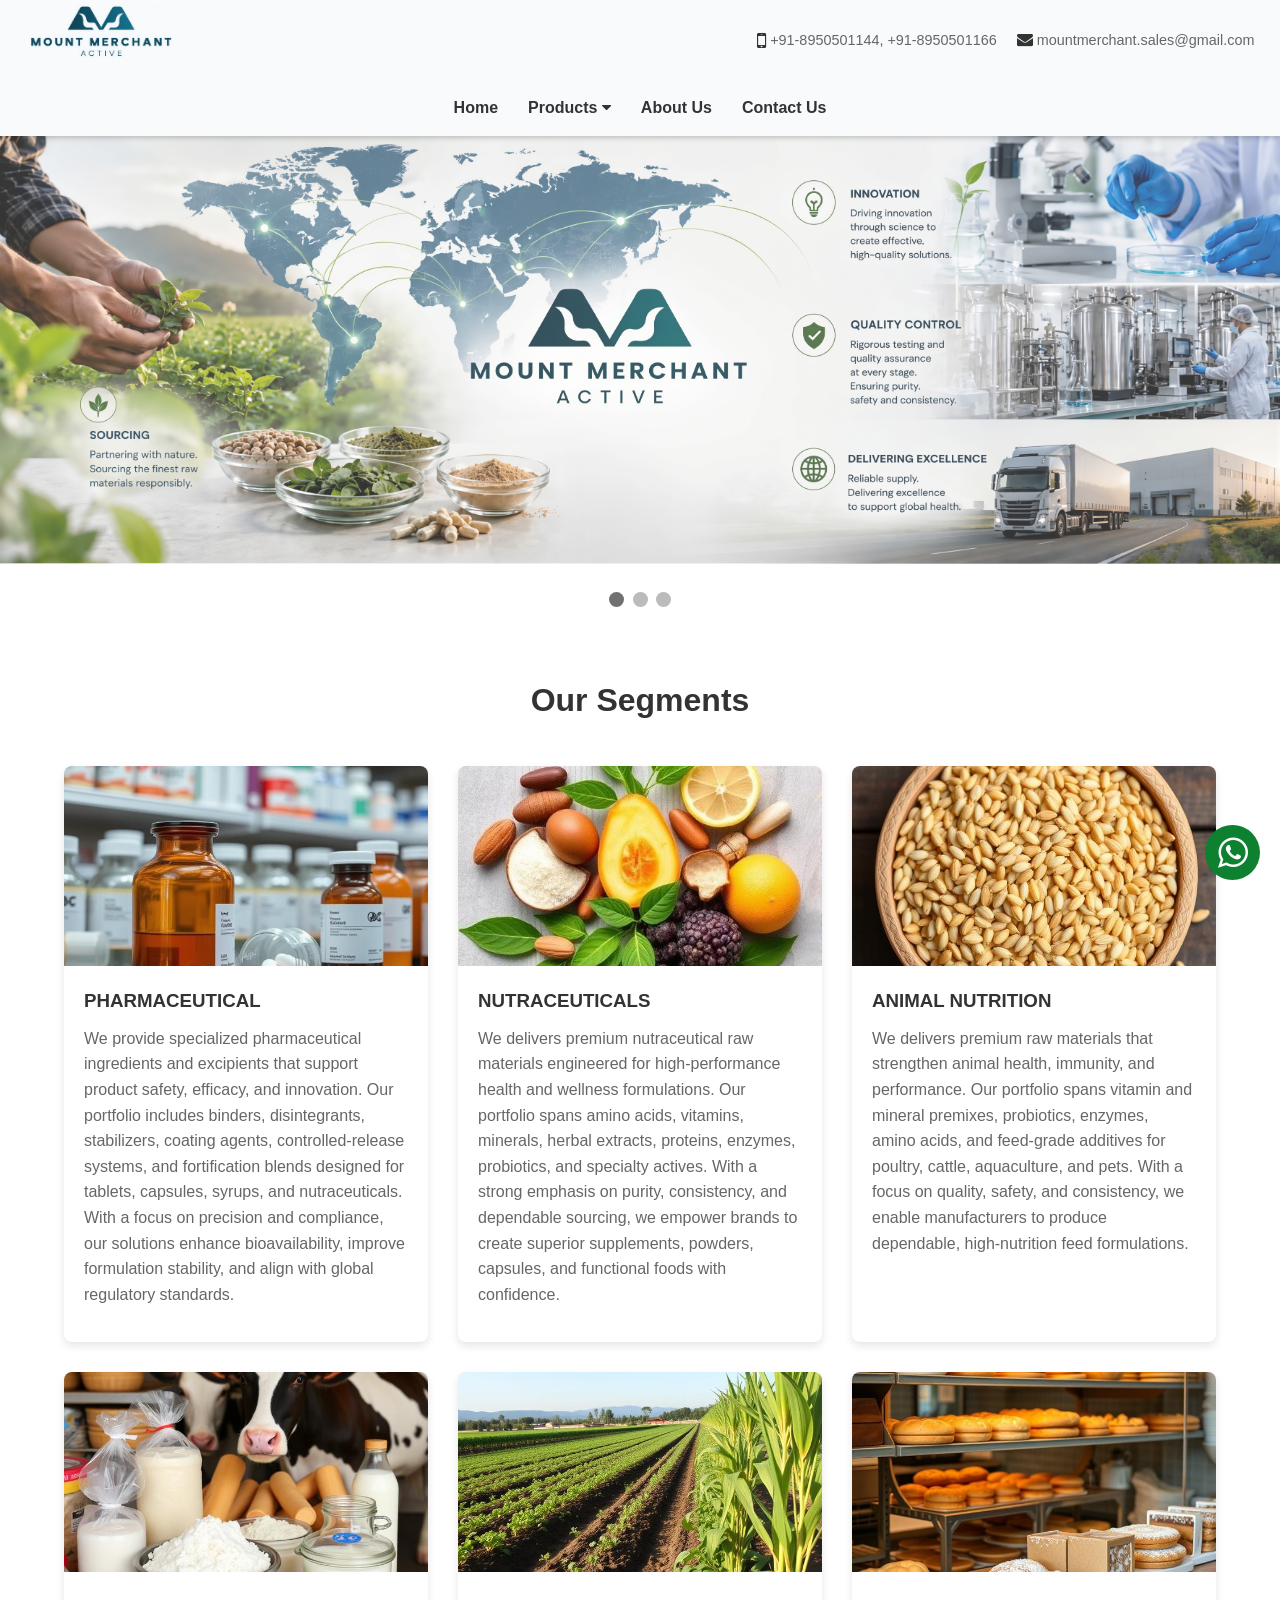
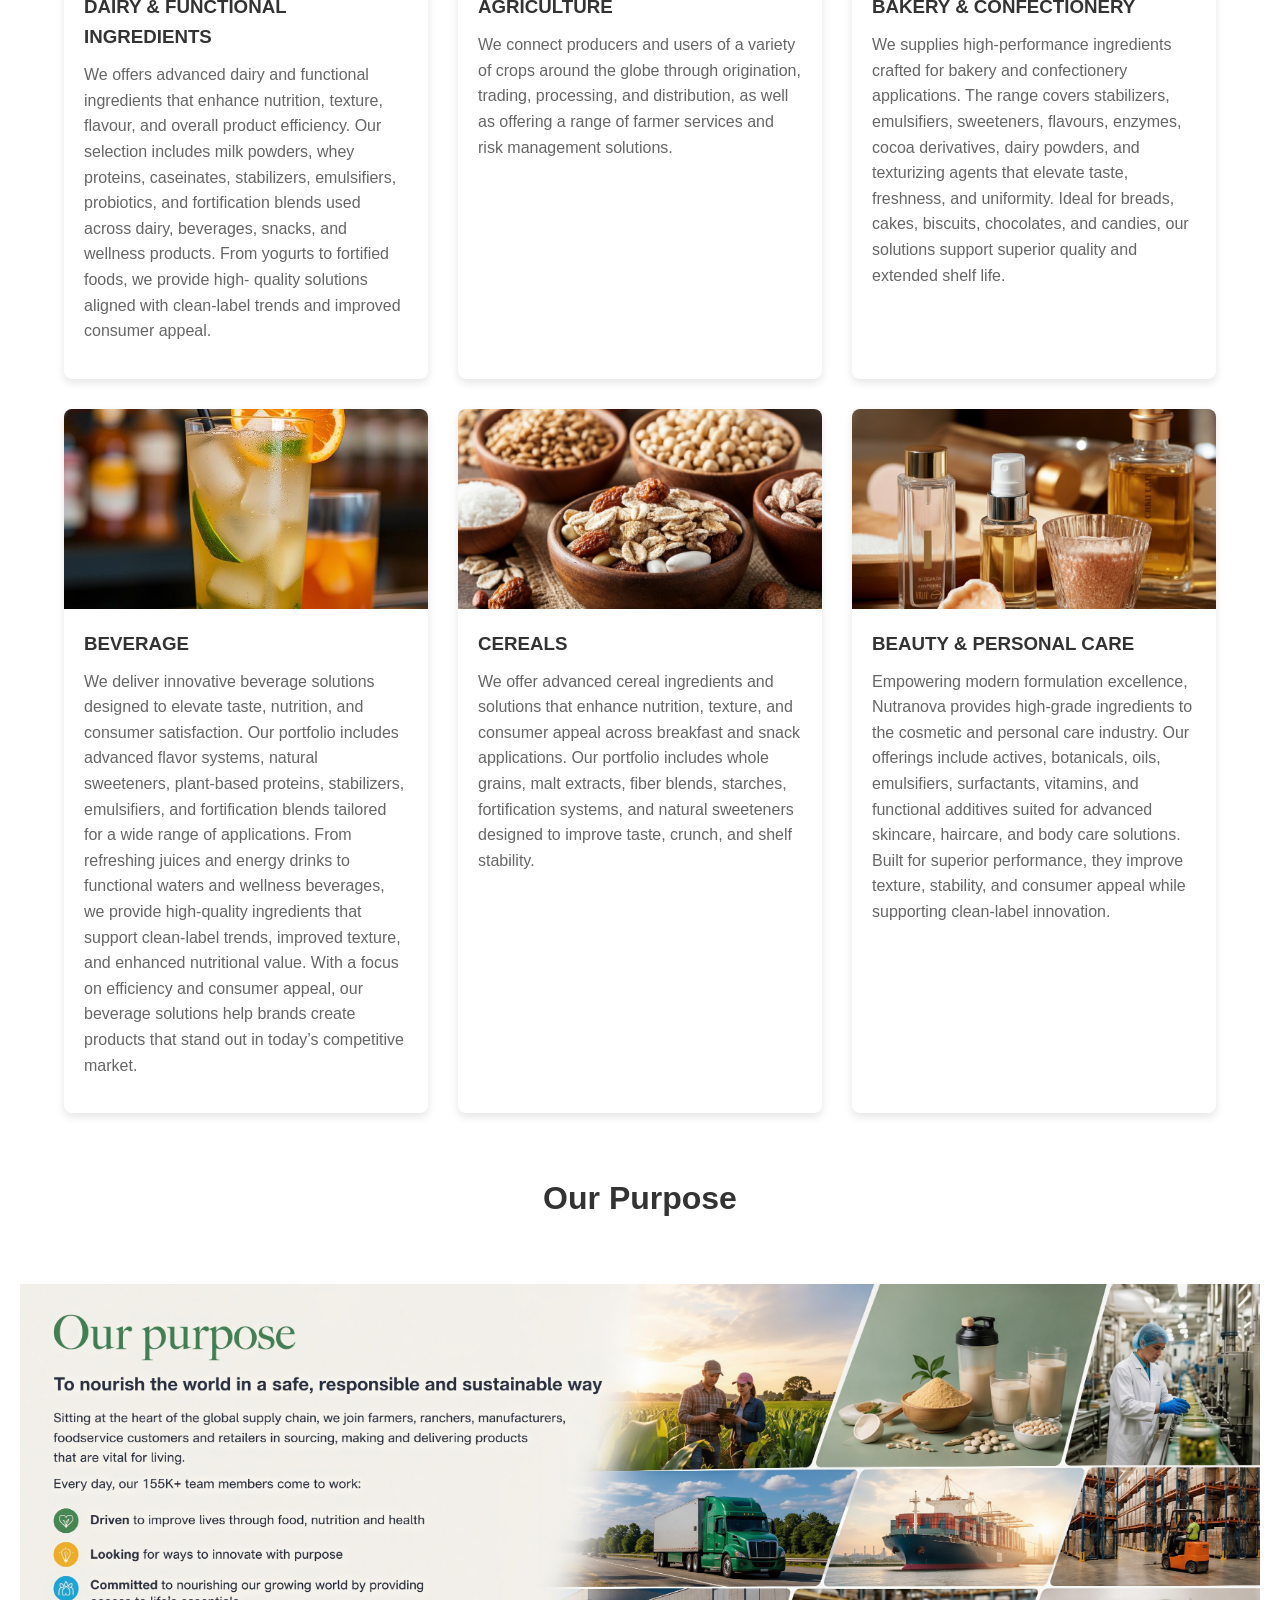
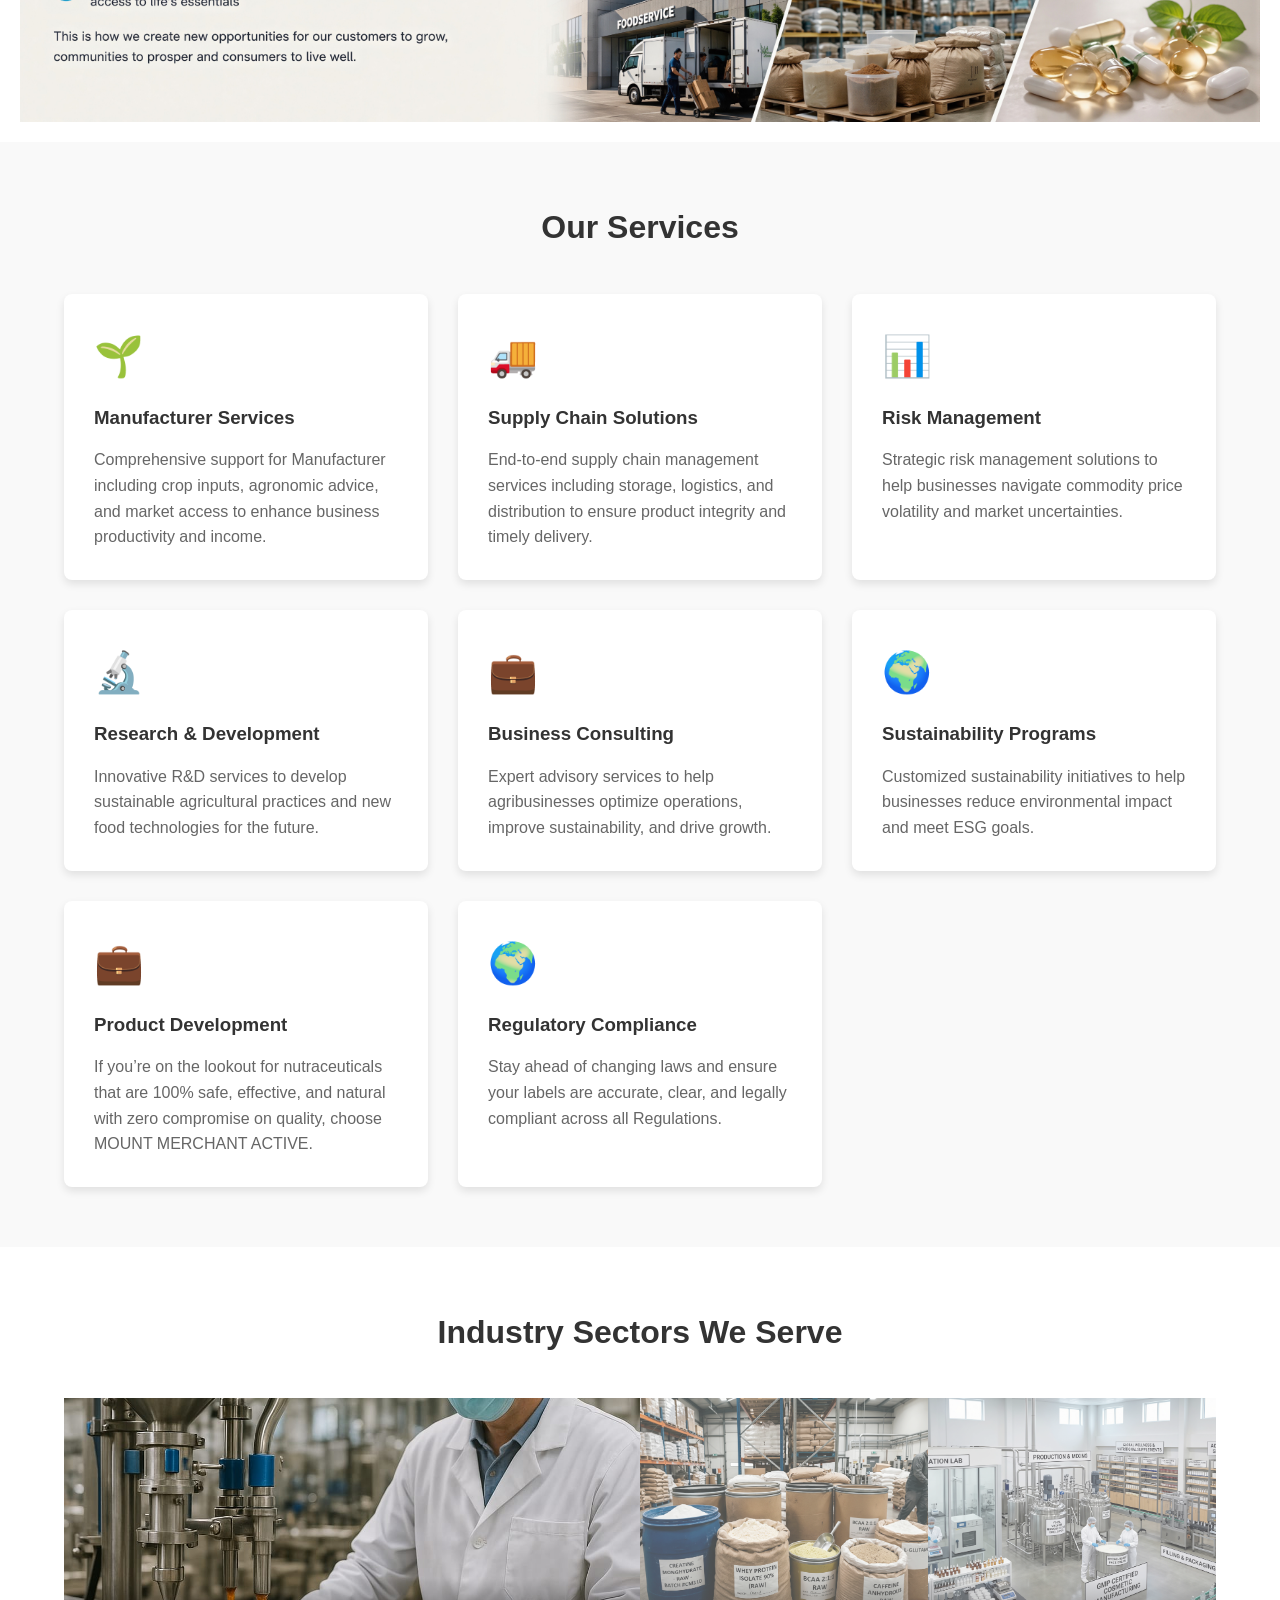
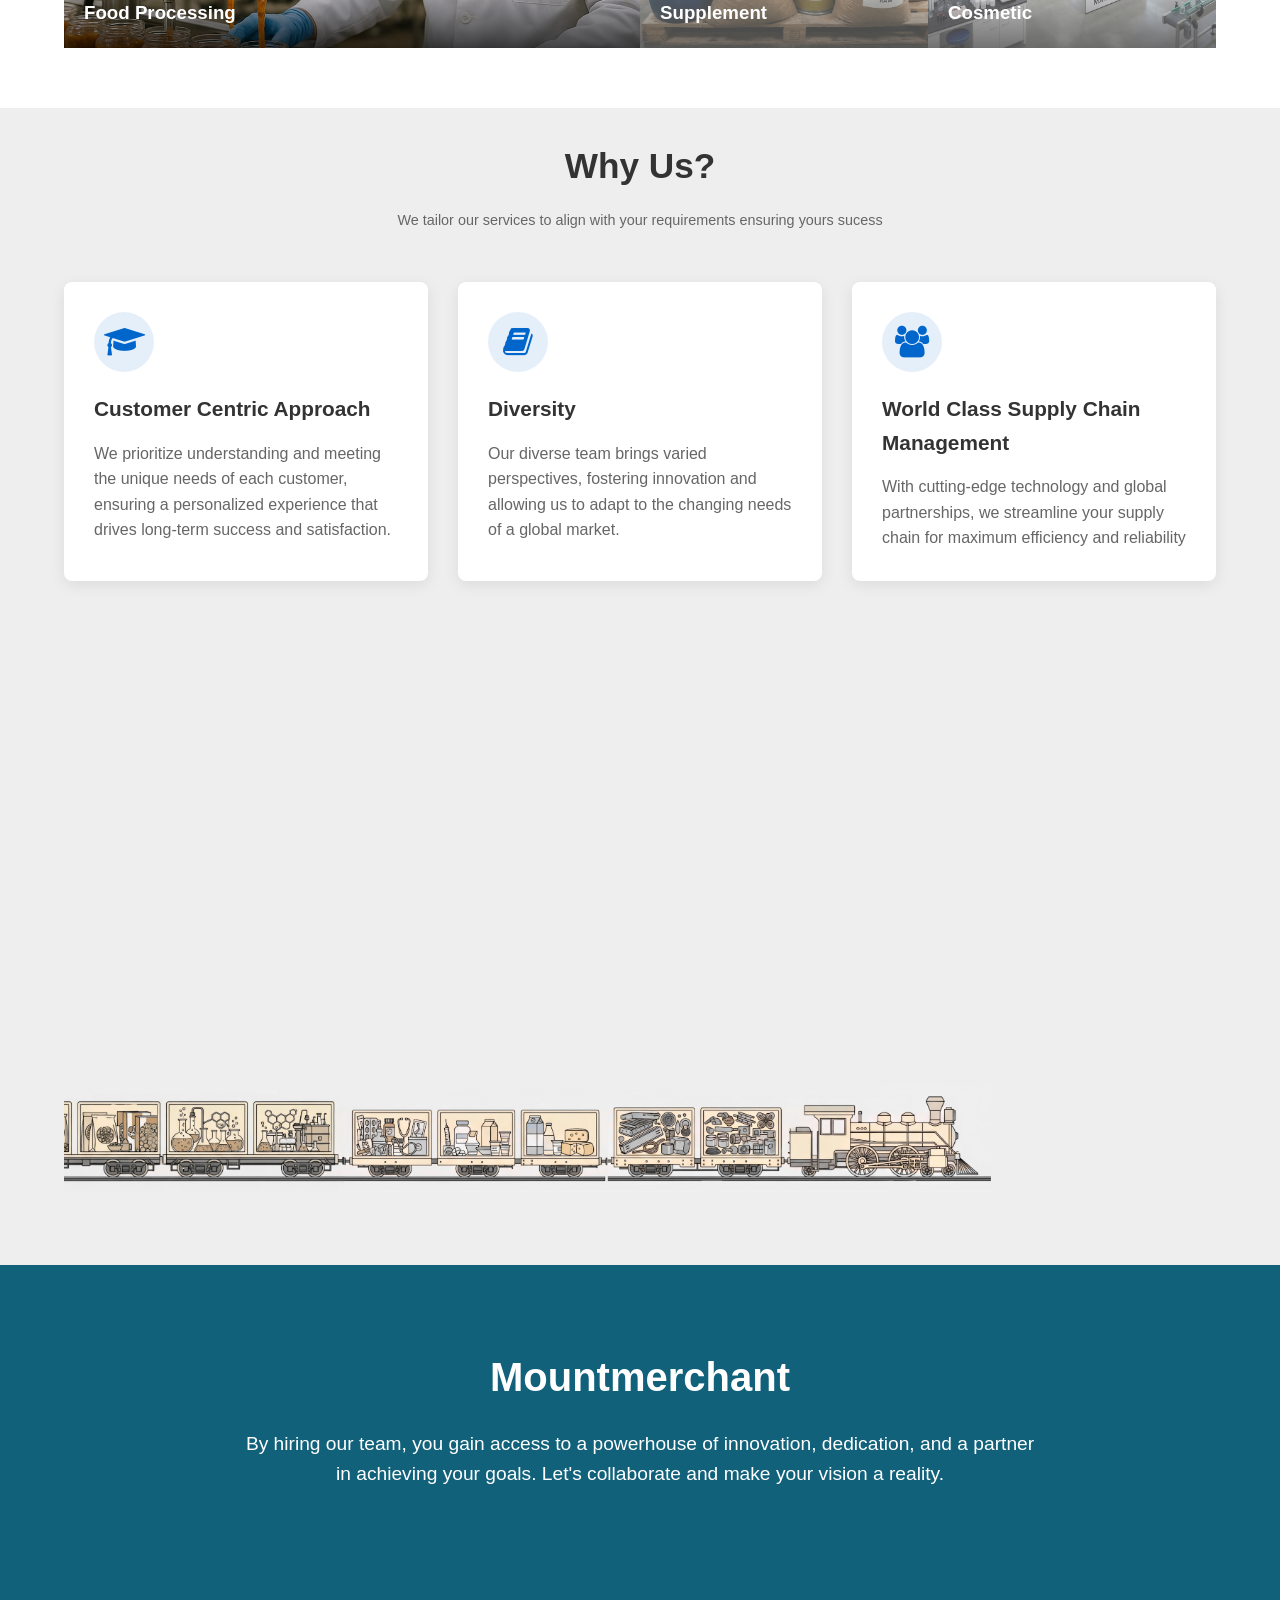
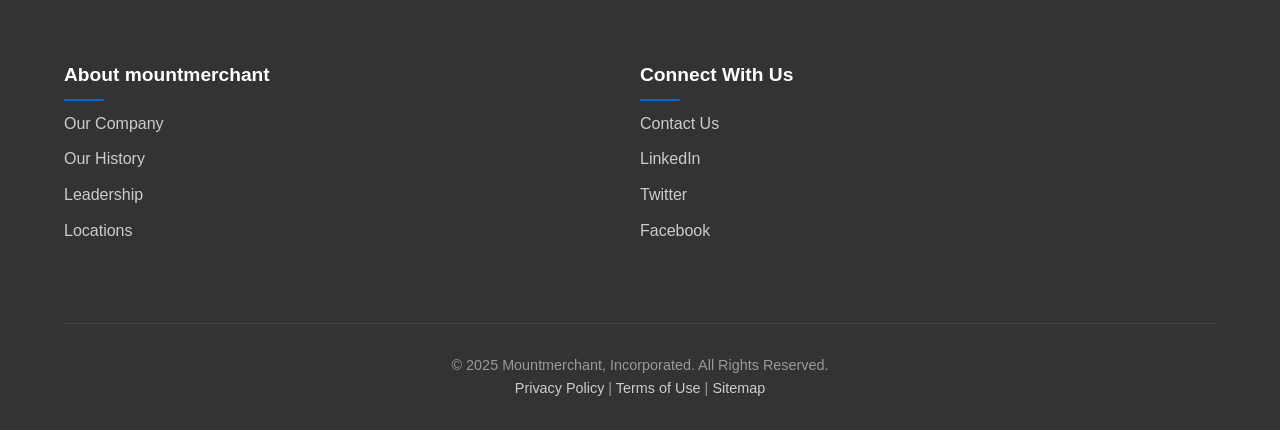
==== index.html @ d753a140 "added products" ====
<!DOCTYPE html>
<html lang="en">

<head>
    <meta charset="UTF-8">
    <meta name="viewport" content="width=device-width, initial-scale=1.0">
    <title>MOUNT MERCHANT</title>
    <link rel="stylesheet" href="https://cdnjs.cloudflare.com/ajax/libs/font-awesome/4.7.0/css/font-awesome.min.css">
    <link rel="stylesheet" href="mountmerchant-css.css ">
</head>

<body>
    <header>
        <div class="header-top">
            <div class="logo">
                <a href="index.html"><img src="logo.png" alt="mountmerchant Logo"></a>
            </div>
            <nav class="top-nav">
                <ul>
                    <li><i class="fa fa-mobile fa-lg"></i><a href="#"> +91-8950501144, +91-8950501166</a></li>
                    <li><i class="fa fa-envelope"></i><a href="#"> mountmerchant.sales@gmail.com</a></li>

                </ul>
            </nav>
            <button class="mobile-menu-btn">☰</button>
        </div>
        
        <nav class="main-nav">
            <ul>
                <li><a href="index.html">Home</a></li>
                <li class="dropdown-parent">
                    <a href="products.html">Products <i class="fa fa-caret-down"></i></a>
                    <ul class="dropdown">
                        <li><a href="vitamin.html">Vitamins &amp; Minerals</a></li>
                        <li><a href="food_add.html">Food Additives</a></li>
                        <li><a href="flavour.html">Flavours &amp; Sweeteners</a></li>
                        <li><a href="fruit.html">Fruit &amp; Vegetable Powder</a></li>
                        <li><a href="extract.html">Extracts</a></li>
                        <li><a href="amino.html">Amino Acids</a></li>
                        <li><a href="enzymes.html">Enzymes</a></li>
                        <li><a href="protiens.html">Proteins</a></li>
                        <li><a href="chem.html">Speciality Chemicals</a></li>
                        <li><a href="color.html">Colors</a></li>
                    </ul>
                </li>
                <li><a href="#">About Us</a></li>
                <li><a href="contact.html">Contact Us</a></li>
            </ul>
        </nav>
    </header>


    
    <div class="slideshow-container">

        <div class="mySlides fade">
            <img src="supp.png" style="width:100%">
            <div class="text">

            </div>
        </div>

        <div class="mySlides fade">
            <img src="supp2.png" style="width:100%">
            <div class="text">

            </div>
        </div>

        <div class="mySlides fade">
            <img src="supp3.png" style="width:100%">
            <div class="text">

            </div>
        </div>

    </div>
    <br>

    <div style="text-align:center">
        <span class="dot"></span>
        <span class="dot"></span>
        <span class="dot"></span>
    </div>



    <section class="products-section">
        <h2 class="section-title">Our Segments</h2>
        <div class="products-grid">
            <div class="product-card">
                <div class="product-img">
                    <img src="./Unknown-3.jpg" alt="Pharmaceutical">
                </div>
                <div class="product-info">
                    <h3>PHARMACEUTICAL</h3>
                    <p>We provide specialized pharmaceutical ingredients and excipients that support product safety,
                        efficacy, and innovation. Our portfolio includes binders, disintegrants, stabilizers, coating
                        agents, controlled-release systems, and fortification blends designed for tablets, capsules,
                        syrups, and nutraceuticals. With a focus on precision and compliance, our solutions enhance
                        bioavailability, improve formulation stability, and align with global regulatory standards.</p>


                </div>
            </div>
            <div class="product-card">
                <div class="product-img">
                    <img src="Unknown-7.jpg" alt="Nutraceutical">
                </div>
                <div class="product-info">
                    <h3>NUTRACEUTICALS</h3>
                    <p>We delivers premium nutraceutical raw materials engineered for high-performance
                        health and wellness formulations. Our portfolio spans amino acids, vitamins, minerals, herbal
                        extracts, proteins, enzymes, probiotics, and specialty actives. With a strong emphasis on
                        purity,
                        consistency, and dependable sourcing, we empower brands to create superior supplements,
                        powders, capsules, and functional foods with confidence.</p>


                </div>
            </div>
            <div class="product-card">
                <div class="product-img">
                    <img src="./Unknown.jpg" alt="Animal Nutrition">
                </div>
                <div class="product-info">
                    <h3>ANIMAL NUTRITION</h3>
                    <p>We delivers premium raw materials that strengthen animal health, immunity, and
                        performance. Our portfolio spans vitamin and mineral premixes, probiotics, enzymes, amino
                        acids, and feed-grade additives for poultry, cattle, aquaculture, and pets. With a focus on
                        quality, safety, and consistency, we enable manufacturers to produce dependable, high-nutrition
                        feed formulations.
                    </p>


                </div>
            </div>
            <div class="product-card">
                <div class="product-img">
                    <img src="./Unknown-13.jpg" alt="Dairy">
                </div>
                <div class="product-info">
                    <h3>⁠DAIRY & FUNCTIONAL INGREDIENTS</h3>
                    <p>We offers advanced dairy and functional ingredients that enhance nutrition, texture,
                        flavour, and overall product efficiency. Our selection includes milk powders, whey proteins,
                        caseinates, stabilizers, emulsifiers, probiotics, and fortification blends used across dairy,
                        beverages, snacks, and wellness products. From yogurts to fortified foods, we provide high-
                        quality solutions aligned with clean-label trends and improved consumer appeal.</p>


                </div>
            </div>
            <div class="product-card">
                <div class="product-img">
                    <img src="Unknown-2.jpg" alt="  Agriculture">
                </div>
                <div class="product-info">
                    <h3>AGRICULTURE</h3>
                    <p>We connect producers and users of a variety of crops around the globe through origination,
                        trading, processing, and distribution, as well as offering a range of farmer services and risk
                        management solutions.</p>


                </div>
            </div>


            <div class="product-card">
                <div class="product-img">
                    <img src="Unknown-8.jpg" alt="Bakery">
                </div>
                <div class="product-info">
                    <h3>BAKERY & CONFECTIONERY</h3>
                    <p>We supplies high-performance ingredients crafted for bakery and confectionery
                        applications. The range covers stabilizers, emulsifiers, sweeteners, flavours, enzymes, cocoa
                        derivatives, dairy powders, and texturizing agents that elevate taste, freshness, and
                        uniformity.
                        Ideal for breads, cakes, biscuits, chocolates, and candies, our solutions support superior
                        quality
                        and extended shelf life.</p>


                </div>
            </div>
            <div class="product-card">
                <div class="product-img">
                    <img src="Unknown-9.jpg" alt="Beverage">
                </div>
                <div class="product-info">
                    <h3>BEVERAGE</h3>
                    <p>We deliver innovative beverage solutions designed to elevate taste, nutrition, and consumer
                        satisfaction. Our portfolio includes advanced flavor systems, natural sweeteners, plant-based
                        proteins, stabilizers, emulsifiers, and fortification blends tailored for a wide range of
                        applications. From refreshing juices and energy drinks to functional waters and wellness
                        beverages, we provide high-quality ingredients that support clean-label trends, improved
                        texture, and enhanced nutritional value. With a focus on efficiency and consumer appeal, our
                        beverage solutions help brands create products that stand out in today’s competitive market.</p>


                </div>

            </div>

            <div class="product-card">
                <div class="product-img">
                    <img src="visualelectric-1742410345387.png" alt="Cereals">
                </div>
                <div class="product-info">
                    <h3>CEREALS</h3>
                    <p>We offer advanced cereal ingredients and solutions that enhance nutrition, texture, and consumer
                        appeal across breakfast and snack applications. Our portfolio includes whole grains, malt
                        extracts, fiber blends, starches, fortification systems, and natural sweeteners designed to
                        improve taste, crunch, and shelf stability.</p>


                </div>
            </div>

            <div class="product-card">
                <div class="product-img">
                    <img src="./visualelectric-1742409781086.png" alt="Beauty & Person Care">
                </div>
                <div class="product-info">
                    <h3>BEAUTY & PERSONAL CARE</h3>
                    <p>Empowering modern formulation excellence, Nutranova provides high-grade
                        ingredients to the cosmetic and personal care industry. Our offerings include actives,
                        botanicals, oils, emulsifiers, surfactants, vitamins, and functional additives suited for
                        advanced skincare, haircare, and body care solutions. Built for superior performance,
                        they improve texture, stability, and consumer appeal while supporting clean-label
                        innovation.</p>


                </div>
            </div>
        </div>
    </section>

    <!-- <section class="why-choose-us purpose-section">
        <div class="container">
            <h1 style="text-align: center;">Our Purpose</h1>
            <div class="why-choose-us-grid">
                <div class="why-choose-us-text">
                    <div class="section-title">

                        <p><b>To nourish the world in a safe, responsible and sustainable way</b></p> <br>
                        <p>Sitting at the heart of the global supply chain, we join farmers, ranchers, manufacturers,
                            foodservice customers and retailers in sourcing, making and delivering products that are
                            vital for
                            living.​</p>
                        <br>
                        <p>Every day, our 155K+ team members come to work:</p>
                        <br>
                        <p class="bullet">Driven to improve lives through food, nutrition and health</p>
                        <p class="bullet">Looking for ways to innovate with purpose</p>
                        <p class="bullet">Committed to nourishing our growing world by providing access to life’s
                            essentials</p>
                        <br>
                        <p>This is how we create new opportunities for our customers to grow, communities to prosper and
                            consumers
                            to live well.</p>
                    </div>
                </div>
                <div class="why-choose-us-image">
                    <img src="purpose.png" alt="Agriculture products and services">
                </div>
            </div>
        </div>

    </section> -->
    <h2 class="section-title">Our Purpose</h2>
    <div class="">
        
        <div >
            <img src="purpose.png" style="width:100%; padding: 20px;" alt="Purpose">
            <div class="text">

            </div>
        </div>

    </div>

    <section class="services-section">
        <h2 class="section-title">Our Services</h2>
        <div class="services-container">
            <div class="service-box">
                <div class="service-icon">🌱</div>
                <h3>Manufacturer Services</h3>
                <p>Comprehensive support for Manufacturer including crop inputs, agronomic advice, and market access to
                    enhance business productivity and income.</p>
            </div>
            <div class="service-box">
                <div class="service-icon">🚚</div>
                <h3>Supply Chain Solutions</h3>
                <p>End-to-end supply chain management services including storage, logistics, and distribution to ensure
                    product integrity and timely delivery.</p>
            </div>
            <div class="service-box">
                <div class="service-icon">📊</div>
                <h3>Risk Management</h3>
                <p>Strategic risk management solutions to help businesses navigate commodity price volatility and market
                    uncertainties.</p>
            </div>
            <div class="service-box">
                <div class="service-icon">🔬</div>
                <h3>Research & Development</h3>
                <p>Innovative R&D services to develop sustainable agricultural practices and new food technologies for
                    the future.</p>
            </div>
            <div class="service-box">
                <div class="service-icon">💼</div>
                <h3>Business Consulting</h3>
                <p>Expert advisory services to help agribusinesses optimize operations, improve sustainability, and
                    drive growth.</p>
            </div>
            <div class="service-box">
                <div class="service-icon">🌍</div>
                <h3>Sustainability Programs</h3>
                <p>Customized sustainability initiatives to help businesses reduce environmental impact and meet ESG
                    goals.</p>
            </div>
            <div class="service-box">
                <div class="service-icon">💼</div>
                <h3>Product Development</h3>
                <p>If you’re on the lookout for nutraceuticals that are 100% safe, effective, and natural with zero compromise on quality, choose MOUNT MERCHANT ACTIVE.</p>
            </div>
            <div class="service-box">
                <div class="service-icon">🌍</div>
                <h3>Regulatory Compliance</h3>
                <p>Stay ahead of changing laws and ensure your labels are accurate, clear, and legally compliant across all Regulations.</p>
            </div>
        </div>
    </section>

    <section class="sectors-section">
        <h2 class="section-title">Industry Sectors We Serve</h2>
        <div class="sectors-slider">
            <div class="sector-slide">
                <img src="Unknown.jpeg" alt="Food Processing">
                <div class="sector-overlay">
                    <h3>Food Processing</h3>
                </div>
            </div>
            <div class="sector-slide">
                <img src="indus1.jpeg" alt="Supplement">
                <div class="sector-overlay">
                    <h3>Supplement</h3>
                </div>
            </div>
            <div class="sector-slide">
                <img src="indus3.jpeg" alt="Cosmetic">
                <div class="sector-overlay">
                    <h3>Cosmetic</h3>
                </div>
            </div>
            <div class="sector-slide">
                <img src="indus2.jpeg" alt="Retail">
                <div class="sector-overlay">
                    <h3>Retail</h3>
                </div>
            </div>
            <div class="sector-slide">
                <img src="Unknown-3.jpeg" alt="Agriculture">
                <div class="sector-overlay">
                    <h3>Agriculture</h3>
                </div>
            </div>
            

        </div>
    </section>




    <section class="why-choose-us">
        <div class="container">
            <div class="section-title">
                <h2>Why Us?</h2>
                <p>We tailor our services to align with your requirements ensuring yours sucess</p>
            </div>

            <div class="features-grid">
                <div class="feature-box">
                    <div class="feature-icon">
                        <i class="fa fa-graduation-cap"></i>
                    </div>
                    <h3 class="feature-title">Customer Centric Approach</h3>
                    <p class="feature-description">We prioritize understanding and meeting the unique needs of each
                        customer, ensuring a personalized experience that drives long-term success and satisfaction.</p>
                </div>

                <div class="feature-box">
                    <div class="feature-icon">
                        <i class="fa fa-book"></i>
                    </div>
                    <h3 class="feature-title">Diversity</h3>
                    <p class="feature-description">Our diverse team brings varied perspectives, fostering innovation and
                        allowing us to adapt to the changing needs of a global market.
                    <h1></h1>
                    </p>
                </div>

                <div class="feature-box">
                    <div class="feature-icon">
                        <i class="fa fa-users"></i>
                    </div>
                    <h3 class="feature-title">World Class Supply Chain Management</h3>
                    <p class="feature-description">With cutting-edge technology and global partnerships, we streamline
                        your supply chain for maximum efficiency and reliability</p>
                </div>

                <div class="feature-box">
                    <div class="feature-icon">
                        <i class="fa fa-laptop"></i>
                    </div>
                    <h3 class="feature-title">Multitask To Strenthern Client Buisness</h3>
                    <p class="feature-description">We are equipped to handle multiple tasks simultaneously, offering
                        flexible solutions that enable your business to grow and thrive.</p>
                </div>

                <div class="feature-box">
                    <div class="feature-icon">
                        <i class="fa fa-line-chart"></i>
                    </div>
                    <h3 class="feature-title">Cost efficiency</h3>
                    <p class="feature-description">We deliver high-quality results while minimizing costs, helping your
                        business stay competitive and profitable in a fast-moving market.</p>
                </div>

                <div class="feature-box">
                    <div class="feature-icon">
                        <i class="fa fa-handshake-o"></i>
                    </div>
                    <h3 class="feature-title">Career Support</h3>
                    <p class="feature-description">We invest in our team’s growth through training and development
                        programs, ensuring that our employees deliver top-notch service to our clients.</p>
                </div>
            </div>
        </div>
        <div class="scroll-container-train">
            <img src="./Screenshot_20250909_110425_Google.jpg" class="scroll-img" alt="photo">
            <!-- duplicate image, staggered to overlap loops and avoid dead gap -->
            <img src="./Screenshot_20250909_110425_Google.jpg" class="scroll-img" alt="photo">
        </div>

    </section>

    <section class="cta-section">
        <h2>Mountmerchant</h2>
        <p>By hiring our team, you gain access to a powerhouse of innovation, dedication, and a partner in achieving
            your goals. Let's collaborate and make your vision a reality.</p>
    </section>

    <div class="icon-bar">
        <a href="https://api.whatsapp.com/send?phone=918950501144&text=I%20am%20interested%20in%20learning%20more%20about%20your%20services.
" target="_blank" class="facebook"><i class="fa fa-whatsapp"></i></a>
    </div>

    <footer>
        <div class="footer-content">
            <div class="footer-col">
                <h4>About mountmerchant</h4>
                <ul>
                    <li><a href="#">Our Company</a></li>
                    <li><a href="#">Our History</a></li>
                    <li><a href="#">Leadership</a></li>
                    <li><a href="#">Locations</a></li>
                </ul>
            </div>
            
            <div class="footer-col">
                <h4>Connect With Us</h4>
                <ul>
                    <li><a href="#">Contact Us</a></li>
                    <li><a href="#">LinkedIn</a></li>
                    <li><a href="#">Twitter</a></li>
                    <li><a href="#">Facebook</a></li>
                </ul>
            </div>
        </div>
        <div class="footer-bottom">
            <p>&copy; 2025 Mountmerchant, Incorporated. All Rights Reserved.</p>
            <p><a href="#">Privacy Policy</a> | <a href="#">Terms of Use</a> | <a href="#">Sitemap</a></p>
        </div>
    </footer>

    <script src="mountmerchant-js.js"></script>
    <script>

        const container = document.querySelector('.bars-container');
        for (let i = 0; i < 50; i++) {
            const bar = document.createElement('span');
            bar.style.setProperty('--i', i);
            container.appendChild(bar);
        }
    </script>
    <script>
        let slideIndex = 0;
        showSlides();

        function showSlides() {
            let i;
            let slides = document.getElementsByClassName("mySlides");
            let dots = document.getElementsByClassName("dot");
            for (i = 0; i < slides.length; i++) {
                slides[i].style.display = "none";
            }
            slideIndex++;
            if (slideIndex > slides.length) { slideIndex = 1 }
            for (i = 0; i < dots.length; i++) {
                dots[i].className = dots[i].className.replace(" active", "");
            }
            slides[slideIndex - 1].style.display = "block";
            dots[slideIndex - 1].className += " active";
            setTimeout(showSlides, 4000); // Change image every 2 seconds
        }
    </script>

</body>

</html>
---- mountmerchant-css.css ----
/* mountmerchant-css.css - Main stylesheet for the website */

/* Reset and Base Styles */
* {
    margin: 0;
    padding: 0;
    box-sizing: border-box;
}

body {
    font-family: 'Arial', sans-serif;
    line-height: 1.6;
    color: #333;
}

a {
    text-decoration: none;
    color: #0066cc;
}

ul {
    list-style: none;
}

img {
    max-width: 100%;
}

.btn {
    display: inline;
    padding: 10px 20px;
    background-color: #0066cc;
    color: white;
    border-radius:1000px 1px;
    font-weight: bold;
    transition: background-color ease-in s ;
}
.pbtn {
    display: inline;
    padding: 10px 20px;
    background-color: #11617a;
    color: white;
    font-weight: bold;
    width: 100%;
    border: none;
    bottom: 0%;
    cursor: pointer;
    transition: transform 0.3s ease;
}

.pbtn:hover {
    transform: scale(1.1);
    background-color: #11617a;
}

.btn:hover {
    background-color: #11617a;
}

.btn-white {
    background-color: white;
    color: #0066cc;
}

.btn-white:hover {
    background-color: #f0f0f0;
}
  
/* Fancy Netflix-like button */

.fancy-btn {
    
  
  
    position: relative;
    display: flex;
    align-items: center;
    justify-content: center;
    padding: 0 25px;
    height: 60px;
    background: rgba(0,0,0,0.2);
    border-radius: 10px;
    cursor: pointer;
    overflow: hidden;
    font-size: 1rem;
    text-transform: uppercase;
    letter-spacing: 0.1em;
    color: #000000;
    text-decoration: none;
    transition: color 0.3s, letter-spacing 0.3s;
    font-family: "Poppins", sans-serif;
    gap: 6px;
    z-index: 0; /* ↓↓ lower than text */
    
    }
  


/* Glow and spacing on hover */
.fancy-btn:hover {
    filter: drop-shadow(0 0 15px #100790) drop-shadow(0 0 35px #170795);
    letter-spacing: 0.2em;
    color: #fff;
}

/* Vertical bars */
.fancy-btn span:not(.text){
    position: absolute;
    bottom: 0;
    width: 4000px;
     background-blend-mode: 10;
    height: 0;
    background: linear-gradient( rgba(51, 155, 215, 0.8), rgba(20, 6, 222, 0.635));
    pointer-events: none;
    transition: height 0.35s ease;
    border-radius: 0px;
    z-index: -11; /* ↓↓ lower than text */
    animation:pulce-bar 5.5s ease-out ;
   
} @keyframes pulse-bar {
    0%, 100% {
      transform: scaleY(0.2);
      opacity: 0.3;
    }
    50% {
      transform: scaleY(1);
      opacity: 1;
    }
  }  




/* Position each of the 30 bars evenly */
.fancy-btn span:nth-child(1) { left: 3%; }
.fancy-btn span:nth-child(2) { left: 6%; }
.fancy-btn span:nth-child(3) { left: 9%; }
.fancy-btn span:nth-child(4) { left: 12%; }
.fancy-btn span:nth-child(5) { left: 15%; }
.fancy-btn span:nth-child(6) { left: 18%; }
.fancy-btn span:nth-child(7) { left: 21%; }
.fancy-btn span:nth-child(8) { left: 24%; }
.fancy-btn span:nth-child(9) { left: 27%; }
.fancy-btn span:nth-child(10) { left: 30%; }
.fancy-btn span:nth-child(11) { left: 33%; }
.fancy-btn span:nth-child(12) { left: 36%; }
.fancy-btn span:nth-child(13) { left: 39%; }
.fancy-btn span:nth-child(14) { left: 42%; }
.fancy-btn span:nth-child(15) { left: 45%; }
.fancy-btn span:nth-child(16) { left: 48%; }
.fancy-btn span:nth-child(17) { left: 51%; }
.fancy-btn span:nth-child(18) { left: 54%; }
.fancy-btn span:nth-child(19) { left: 57%; }
.fancy-btn span:nth-child(20) { left: 60%; }
.fancy-btn span:nth-child(21) { left: 63%; }
.fancy-btn span:nth-child(22) { left: 66%; }
.fancy-btn span:nth-child(23) { left: 69%; }
.fancy-btn span:nth-child(24) { left: 72%; }
.fancy-btn span:nth-child(25) { left: 75%; }
.fancy-btn span:nth-child(26) { left: 78%; }
.fancy-btn span:nth-child(27) { left: 81%; }
.fancy-btn span:nth-child(28) { left: 84%; }
.fancy-btn span:nth-child(29) { left: 87%; }
.fancy-btn span:nth-child(30) { left: 90%; }
.fancy-btn span:nth-child(31) { left: 0%; }
.fancy-btn span:nth-child(32) { left: 1%; }
.fancy-btn span:nth-child(33) { left: 2%; }
.fancy-btn span:nth-child(34) { left: 2.5%; }

/* Staggered animation delays */
.fancy-btn:hover span:nth-child(1) { transition-delay: 0s; height: 100%; }
.fancy-btn:hover span:nth-child(2) { transition-delay: 0.02s; height: 100%; }
.fancy-btn:hover span:nth-child(3) { transition-delay: 0.04s; height: 100%; }
.fancy-btn:hover span:nth-child(4) { transition-delay: 0.12s; height: 100%; }
.fancy-btn:hover span:nth-child(5) { transition-delay: 0.14s; height: 100%; }
.fancy-btn:hover span:nth-child(6) { transition-delay: 0.16s; height: 100%; }
.fancy-btn:hover span:nth-child(7) { transition-delay: 0.18s; height: 100%; }
.fancy-btn:hover span:nth-child(8) { transition-delay: 0.20s; height: 100%; }
.fancy-btn:hover span:nth-child(9) { transition-delay: 0.22s; height: 100%; }
.fancy-btn:hover span:nth-child(10) { transition-delay: 0.24s; height: 100%; }
.fancy-btn:hover span:nth-child(11) { transition-delay: 0.26s; height: 100%; }
.fancy-btn:hover span:nth-child(12) { transition-delay: 0.28s; height: 100%; }
.fancy-btn:hover span:nth-child(13) { transition-delay: 0.30s; height: 100%; }
.fancy-btn:hover span:nth-child(14) { transition-delay: 0.32s; height: 100%; }
.fancy-btn:hover span:nth-child(15) { transition-delay: 0.34s; height: 100%; }
.fancy-btn:hover span:nth-child(16) { transition-delay: 0.38s; height: 100%; }
.fancy-btn:hover span:nth-child(17) { transition-delay: 0.42s; height: 100%; }
.fancy-btn:hover span:nth-child(18) { transition-delay: 0.46s; height: 100%; }
.fancy-btn:hover span:nth-child(19) { transition-delay: 0.50s; height: 100%; }
.fancy-btn:hover span:nth-child(20) { transition-delay: 0.54s; height: 100%; }
.fancy-btn:hover span:nth-child(21) { transition-delay: 0.58s; height: 100%; }
.fancy-btn:hover span:nth-child(22) { transition-delay: 0.62s; height: 100%; }
.fancy-btn:hover span:nth-child(23) { transition-delay: 0.67s; height: 100%; }
.fancy-btn:hover span:nth-child(25) { transition-delay:0 .72s; height: 100%; }
.fancy-btn:hover span:nth-child(26) { transition-delay: 0.79s; height: 100%; }
.fancy-btn:hover span:nth-child(27) { transition-delay: 0.86s; height: 100%; }
.fancy-btn:hover span:nth-child(28) { transition-delay: 0.95ms; height: 100%; }
.fancy-btn:hover span:nth-child(29) { transition-delay: 1.5ms; height: 100%; }
.fancy-btn:hover span:nth-child(30) { transition-delay: 1.59ms; height: 100%; }
.fancy-btn:hover span:nth-child(31) { transition-delay: 0s; height: 100%; }
.fancy-btn:hover span:nth-child(32) { transition-delay: 0s; height: 100%; }
.fancy-btn:hover span:nth-child(33) { transition-delay: 0s; height: 100%; }
.fancy-btn:hover span:nth-child(34) { transition-delay: 0s; height: 100%; }
.fancy-btn.text {
    position: relative;
    z-index: 2; /* ↑↑ higher than bars */
}

.fancy-btn::before {
    content: '';
    position: absolute;
    inset: 0;
    background: repeating-linear-gradient(
        900deg,
        rgba(57, 39, 215, 0.485),
        rgba(60, 39, 219, 0.5) 2px,
        transparent 2px,
        transparent 4px
    );
    opacity: 0;
    transition: opacity 0.3s;
    pointer-events: none;
    z-index: -2;
}

.netflix-btn:hover::before {
    opacity: 0.5;
}


/* Header Styles */
header {
    background-color: #f9fafc;
    box-shadow: 0 2px 5px rgba(0,0,0,0.2);
    position: sticky;
    top: 0;
    z-index: 100;
}

.header-top {
    display: flex;
    justify-content: space-between;
    align-items: center;
    padding: 0px 2%;
    background-color: #f9fafc;
    /* border-bottom: 1px solid #eeeeee; */
}

.logo img {
    height: 80px;
}

.top-nav ul {
    display: flex;
}

.top-nav li {
    margin-left: 20px;
}

.top-nav a {
    color: #666;
    font-size: 0.9rem;
}

.top-nav a:hover {
    color: #11617a;
}

.mobile-menu-btn {
    display: none;
    background: none;
    border: none;
    font-size: 1.5rem;
    cursor: pointer;
}

.main-nav ul {
    display: flex;
    justify-content: center;
    padding: 15px 0;
}

.main-nav li {
    margin: 0 15px;
    position: relative;
}

.main-nav a {
    color: #333;
    font-weight: bold;
    padding: 5px 0;
    position: relative;
}

.main-nav .dropdown {
    display: none !important;
    position: absolute;
    top: calc(100% + 1px);
    left: 0;
    background-color:#ffffff;
    box-shadow: 0 8px 20px rgba(0,0,0,0.12);
    border-radius: 8px;
    padding: 10px 0;
    min-width: 220px;
    z-index: 10;
}

.dropdown li {
    margin: 0;
    font-size: small;
}

.dropdown li a {
    display: block;
    padding: 10px 20px;
    color: #333;
    white-space: nowrap;
}

.dropdown li a:hover {
    background-color: #c5dce2;
    color:  #11617a;
}

.dropdown-parent:hover > .dropdown,
.dropdown-parent:focus-within > .dropdown {
    display: block !important;
}

.main-nav a:hover {
    color: #11617a;
}

.main-nav a::after {
    content: '';
    position: absolute;
    width: 0;
    height: 2px;
    bottom: 0;
    left: 0;
    background-color:  #11617a;
    transition: width 0.3s;
}

.main-nav a:hover::after {
    width: 100%;
}

/* Hero Section */
.hero {
    position: relative;
    height: 500px;
    background-image: url('hero-image.jpg');
    background-size: cover;
    background-position: center;
    color: white;
    display: flex;
    align-items: center;
}

.hero::before {
    content: '';
    position: absolute;
    top: 0;
    left: 0;
    width: 100%;
    height: 100%;
    background: rgba(0,0,0,0.5);
}

.hero-content {
    position: relative;
    padding: 0 5%;
    max-width: 800px;
}

.hero h1 {
    font-size: 2.5rem;
    margin-bottom: 20px;
}

.hero p {
    font-size: 1.2rem;
    margin-bottom: 30px;
}

/* Products Section */
.products-section {
    padding: 60px 5%;
}

.section-title {
    text-align: center;
    margin-bottom: 40px;
    font-size: 2rem;
    color: #333;
}

.products-grid {
    display: grid;
    grid-template-columns: repeat(auto-fill, minmax(300px, 1fr));
    gap: 30px;
}

.product-card {
    border-radius: 8px;
    overflow: hidden;
    box-shadow: 0 4px 8px rgba(0,0,0,0.1);
    transition: transform 0.3s, box-shadow 0.3s;
    display: flex;
    flex-direction: column;
}

.product-card:hover {
    transform: translateY(-5px);
    box-shadow: 0 15px 25px #11617a;
}

.product-img {
    height: 200px;
    overflow: hidden;
}

.product-img img {
    width: 100%;
    height: 100%;
    object-fit: cover;
    transition: transform 0.5s;
}

.product-card:hover .product-img img {
    transform: scale(1.05);
}

.product-info {
    padding: 20px;
    flex: 1;
}

.product-info h3 {
    margin-bottom: 10px;
    color: #333;
}

.product-info p {
    color: #666;
    margin-bottom: 15px;
    min-height: 60px;
}

/* Services Section */
.services-section {
    padding: 60px 5%;
    background-color: #f9f9f9;
}

.services-container {
    display: grid;
    grid-template-columns: repeat(auto-fill, minmax(300px, 1fr));
    gap: 30px;
}

.service-box {
    background-color: white;
    padding: 30px;
    border-radius: 8px;
    box-shadow: 0 4px 8px rgba(0,0,0,0.1);
    transition: transform 0.3s;
    cursor: pointer;
}

.service-box:hover {
    transform: translateY(-5px);
}

.service-icon {
    font-size: 2.5rem;
    margin-bottom: 15px;
}

.service-box h3 {
    margin-bottom: 15px;
    color: #333;
}

.service-box p {
    color: #666;
}

/* Sectors Section */
.sectors-section {
    padding: 60px 5%;
}

.sectors-slider {
    display: flex;
    overflow-x: hidden;
}

.sector-slide {
    flex: 0 0 25%;
    position: relative;
    height: 250px;
    opacity: 0.7;
    transition: opacity 0.3s, flex 0.7s;
}

.sector-slide.active {
    flex: 0 0 50%;
    opacity: 1;
}

.sector-slide img {
    width: 100%;
    height: 100%;
    object-fit: cover;
}

.sector-overlay {
    position: absolute;
    bottom: 0;
    left: 0;
    width: 100%;
    padding: 20px;
    background: linear-gradient(transparent, rgba(0, 0, 0, 0.7));
    color: white;
}
/* Sectors section */
.sectors-section {
    padding: 60px 5%;
}

.sectors-slider2 {
    display: flex;
    overflow-x: auto;
    scroll-snap-type: x mandatory;
    scroll-behavior: smooth;
    -webkit-overflow-scrolling: touch;
    margin-bottom: 20px;
}

.sector-slide2 {
    flex: 0 0 300px;
    margin-right: 20px;
    scroll-snap-align: start;
    position: relative;
    height: 250px;
    border-radius: 8px;
    overflow: hidden;
}

.sector-slide2 img {
    width: 100%;
    height: 100%;
    object-fit: cover;
}

.sector-overlay2 {
    position: absolute;
    bottom: 0;
    left: 0;
    right: 0;
    background: linear-gradient(transparent, rgba(0, 0, 0, 0.7));
    padding: 20px;
    color: rgb(0, 0, 0);
}
/* CTA Section */
.cta-section {
    padding: 80px 5%;
    background-color: #11617a;
    color: white;
    text-align: center;
}

.cta-section {
    padding: 80px 5%;
    background-color: #11617a;
    color: white;
    text-align: center;
}

.cta-section h2 {
    font-size: 2.5rem;
    margin-bottom: 20px;
}

.cta-section p {
    font-size: 1.2rem;
    max-width: 800px;
    margin: 0 auto 30px;
}


.cta-section1 {
    padding: 20px 5%;
    background-color: #11617a;
    color: white;
    text-align: center;
}

.cta-section1 h2 {
    font-size: 2.5rem;
    margin-bottom: 20px;
    text-align: center;
}

.cta-section1 p {
    font-size: 1.2rem;
    max-width: 100%;
    margin: 0 auto 30px;
    text-justify: left;
}
/* Product specifications table */
.specs-section {
    padding: 50px 5%;
    background: linear-gradient(180deg, #f7f6f4 0%, #eef2f5 100%);
}

.specs-section .section-title {
    margin-bottom: 12px;
    color: #1f3850;
    text-align: center;
    font-size: 2rem;
}

.specs-section .section-subtitle {
    max-width: 760px;
    margin: 0 auto 30px;
    text-align: center;
    color: #566975;
    line-height: 1.7;
    font-size: 1rem;
}

.table-wrapper {
    overflow-x: auto;
    padding: 0 12px;
}

.spec-table {
    width: 100%;
    min-width: 620px;
    border-collapse: collapse;
    background: #ffffff;
    box-shadow: 0 24px 60px rgba(16, 40, 70, 0.12);
    border-radius: 18px;
    overflow: hidden;
}

.spec-table th,
.spec-table td {
    padding: 20px 22px;
    text-align: left;
    border-bottom: 1px solid #e7ebf0;
}

.spec-table th {
    background: linear-gradient(90deg, #d9e5f1, #eef4f9);
    color: #0d3959;
    font-weight: 700;
    text-transform: uppercase;
    letter-spacing: 0.08em;
}

.spec-table td {
    color: #4a5a6a;
}

.spec-table tr:nth-child(even) {
    background-color: #fbfcfd;
}

.spec-table tr:hover {
    background-color: #f1f7fb;
}

.spec-table tr:last-child td {
    border-bottom: none;
}

.spec-table td:first-child {
    color: #22334f;
    font-weight: 600;
}

@media (max-width: 768px) {
    .specs-section {
        padding: 40px 4%;
    }

    .spec-table {
        min-width: 0;
    }

    .spec-table th,
    .spec-table td {
        padding: 16px 14px;
    }
}

/* Footer */
footer {
    background-color: #333;
    color: white;
    padding: 60px 5% 30px;
}

.footer-content {
    display: flex;
    flex-wrap: wrap;
    justify-content: space-between;
    margin-bottom: 40px;
}

.footer-col {
    flex: 1;
    min-width: 200px;
    margin-bottom: 30px;
    padding-right: 20px;
}

.footer-col h4 {
    font-size: 1.2rem;
    margin-bottom: 20px;
    position: relative;
}

.footer-col h4::after {
    content: '';
    position: absolute;
    left: 0;
    bottom: -10px;
    width: 40px;
    height: 2px;
    background-color: #0066cc;
}

.footer-col ul li {
    margin-bottom: 10px;
}

.footer-col ul li a {
    color: #ccc;
    transition: color 0.3s;
}

.footer-col ul li a:hover {
    color: white;
}

.footer-bottom {
    text-align: center;
    padding-top: 30px;
    border-top: 1px solid #444;
    font-size: 0.9rem;
    color: #999;
}

.footer-bottom a {
    color: #ccc;
}

/* Contact Modal */
.contact-modal {
    position: fixed;
    top: 0;
    left: 0;
    width: 100%;
    height: 100%;
    background-color: rgba(0,0,0,0.7);
    display: flex;
    justify-content: center;
    align-items: center;
    z-index: 1000;
    opacity: 0;
    visibility: hidden;
    transition: opacity 0.3s;
}

.contact-modal.active {
    opacity: 1;
    visibility: visible;
}

.modal-content {
    background-color: white;
    padding: 30px;
    border-radius: 8px;
    width: 90%;
    max-width: 600px;
    position: relative;
    transform: translateY(20px);
    transition: transform 0.3s;
}

.contact-modal.active .modal-content {
    transform: translateY(0);
}

.close-btn {
    position: absolute;
    top: 10px;
    right: 15px;
    font-size: 1.5rem;
    cursor: pointer;
}

.form-group {
    margin-bottom: 20px;
}

.form-group label {
    display: block;
    margin-bottom: 8px;
    font-weight: bold;
}

.form-group input,
.form-group textarea {
    width: 100%;
    padding: 10px;
    border: 1px solid #ccc;
    border-radius: 4px;
}

/* Mobile Responsive */
@media (max-width: 768px) {
    .header-top {
        padding: 10px 3%;
    }
    
    .top-nav {
        display: none;
    }
    
    .mobile-menu-btn {
        display: block;
    }
    
    .main-nav {
        display: none;
    }
    
    .main-nav.active {
        display: block;
    }
    
    .main-nav ul {
        flex-direction: column;
        align-items: center;
    }
    
    .main-nav li {
        margin: 10px 0;
    }
    
    .hero {
        height: 400px;
    }
    
    .hero h1 {
        font-size: 2rem;
    }
    
    .products-grid {
        grid-template-columns: repeat(auto-fill, minmax(250px, 1fr));
    }
    
    .footer-content {
        flex-direction: column;
    }
    
    .footer-col {
        width: 100%;
        padding-right: 0;
    }
}

/* Animation classes */
@keyframes fadeIn {
    from { opacity: 0; transform: translateY(20px); }
    to { opacity: 1; transform: translateY(0); }
}

.show {
    animation: fadeIn 0.5s forwards;
}

/* NEW CSS FOR WHY CHOOSE US SECTION */
/* Why Choose Us Section Styles */
.why-choose-us {
    padding: 30px 5%;
    background-color: #eeeeee;
}


.why-choose-us .container {
    max-width: 1200px;
    margin: 0 auto;
}

.why-choose-us .section-title {
    text-align: center;
    margin-bottom: 50px;
}

.why-choose-us .section-title h2 {
    font-size: 2.2rem;
    color: #333;
    margin-bottom: 15px;
}

.why-choose-us .section-title p {
    font-size: 0.9rem;
    color: #666;
    max-width: 700px;
    margin: 0 auto;
}
.why-choose-us .why-choose-us-grid {
    display: grid;
    grid-template-columns: 1fr 1fr;
    gap: 20px;
    align-items: center;
}
.why-choose-us .why-choose-us-text .section-title {
    font-size: 1rem;
    text-align: left;
}
.why-choose-us .why-choose-us-image img {
    width: 100%;
    height: 100%;
    object-fit: cover;
    border-radius: 16px;
    box-shadow: 0 18px 40px rgba(0,0,0,0.12);
}
@media (max-width: 900px) {
    .why-choose-us .why-choose-us-grid {
        grid-template-columns: 1fr;
    }
    .why-choose-us .why-choose-us-text .section-title {
        text-align: center;
    }
    .why-choose-us .why-choose-us-image img {
        height: 300px;
    }
}

.bullet {
  display: list-item;
  list-style: disc;
  margin-left: 1.2em;
  font-size: 11px;
}
.scroll-container-train {
    width: 100%;            /* full width of screen */
    height: 300px;          /* adjust height for placement */
    overflow: hidden;       
    position: relative;
  }
  
    .scroll-img {
        width: 90%;           /* make image small */
        height: auto;           
        position: absolute;
        top: 50%;              /* move image lower (adjust as needed) */
        left: -110px;           /* start off-screen left */
        /* Keep long duration but stagger duplicates to avoid wait */
        animation: movePhoto 20s linear infinite;
    }

    /* Stagger second image so next loop starts visually earlier */
    .scroll-container-train .scroll-img:nth-child(2) {
        animation-delay: -10s; /* start halfway through the cycle */
    }
  
  /* Smooth left-to-right scroll */
  @keyframes movePhoto {
    0%   { transform: translateX(-150%); }   /* start fully off left */
    100% { transform: translateX(200vw); }   /* end fully off right */
  }
  




.features-grid {
    display: grid;
    grid-template-columns: repeat(auto-fill, minmax(350px, 1fr));
    gap: 30px;
}

.feature-box {
    background-color: white;
    border-radius: 8px;
    padding: 30px;
    box-shadow: 0 4px 15px rgba(0,0,0,0.08);
    transition: transform 0.3s, box-shadow 0.3s;
    opacity: 0; /* Start invisible for animation */
}

.feature-box:hover {
    transform: translateY(-5px);
    box-shadow: 0 8px 20px rgba(0,0,0,0.12);
}

.feature-box.show {
    opacity: 1;
}

.feature-icon {
    font-size: 2rem;
    color: #0066cc;
    margin-bottom: 20px;
    height: 60px;
    width: 60px;
    background-color: rgba(0, 102, 204, 0.1);
    border-radius: 50%;
    display: flex;
    align-items: center;
    justify-content: center;
    transition: transform 0.3s;
}

.feature-title {
    font-size: 1.3rem;
    color: #333;
    margin-bottom: 15px;
}

.feature-description {
    color: #666;
    line-height: 1.6;
}

/* Make feature boxes responsive */
@media (max-width: 768px) {
    .features-grid {
        grid-template-columns: repeat(auto-fill, minmax(280px, 1fr));
    }
    
    .feature-box {
        padding: 25px;
    }
}

@media (max-width: 480px) {
    .features-grid {
        grid-template-columns: 1fr;
    }
    
    .why-choose-us {
        padding: 40px 5%;
    }
}

* {box-sizing: border-box;}
body {font-family: Verdana, sans-serif;}
.mySlides {display: none;}
img {vertical-align: middle;}

/* Slideshow container */
.slideshow-container {
  width: 100%;
  max-width: 100%;
  position: relative;
    margin: 0;
    margin-top: 0px; /* pull slideshow up under the header */
    z-index: 0;
}

.slideshow-container img {
  width: 100%;
  height: 100%;
  object-fit: cover;
  opacity: 0.8;
}

/* Caption text */
.text {
  color: #f2f2f2;
  font-size: 15px;
  padding: 8px 12px;
  position: absolute;
  bottom: 8px;
  width: 100%;
  text-align: center;
}

/* Number text (1/3 etc) */
.numbertext {
  color: #f2f2f2;
  font-size: 12px;
  padding: 8px 12px;
  position: absolute;
  top: 0;
}

/* The dots/bullets/indicators */
.dot {
  height: 15px;
  width: 15px;
  margin: 0 2px;
  background-color: #bbb;
  border-radius: 50%;
  display: inline-block;
  transition: background-color 0.6s ease;
}

.active {
  background-color: #717171;
}

/* Fading animation */
.fade {
  animation-name: fade;
  animation-duration: 2s;
}

@keyframes fade {
  from {opacity: .5} 
  to {opacity: 1}
}

/* On smaller screens, decrease text size */
@media only screen and (max-width: 300px) {
  .text {font-size: 11px}
}

.icon-bar {
  position: fixed;
  bottom: 20px;
  right: 20px;
  transform: None;
  
}

/* Style the icon bar links */
.icon-bar a {
display: block;

  color: white;
  font-size: 40px;
  display: inline-flex;
width: 55px;
height: 55px;
align-items: center;
justify-content: center;
font-size: 35px;
padding: 0;
border-radius: 50%;
  
}

/* Style the social media icons with color, if you want */
.icon-bar a:hover {
  background-color: #0e8131;
  transform: scale(1.2);
}

.facebook {
  background: #0e8131;
  border-radius: 50%;
}
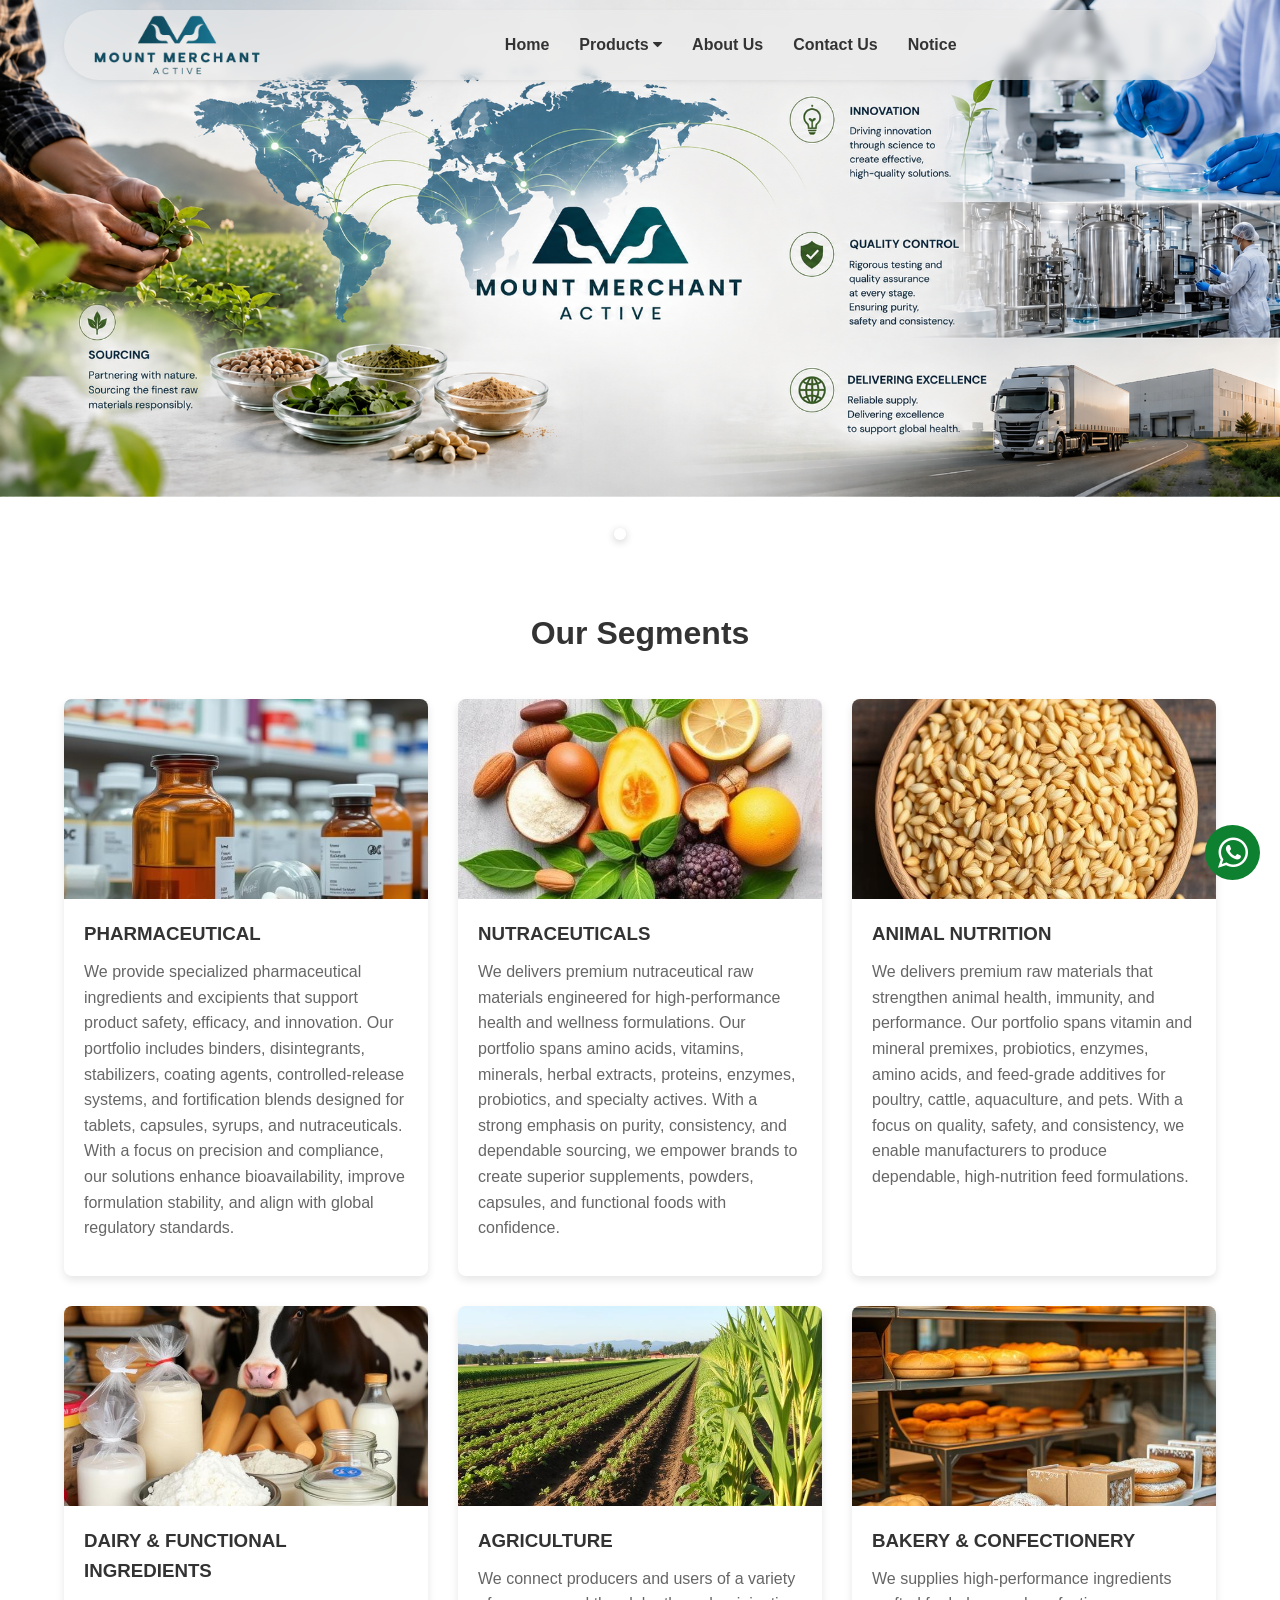
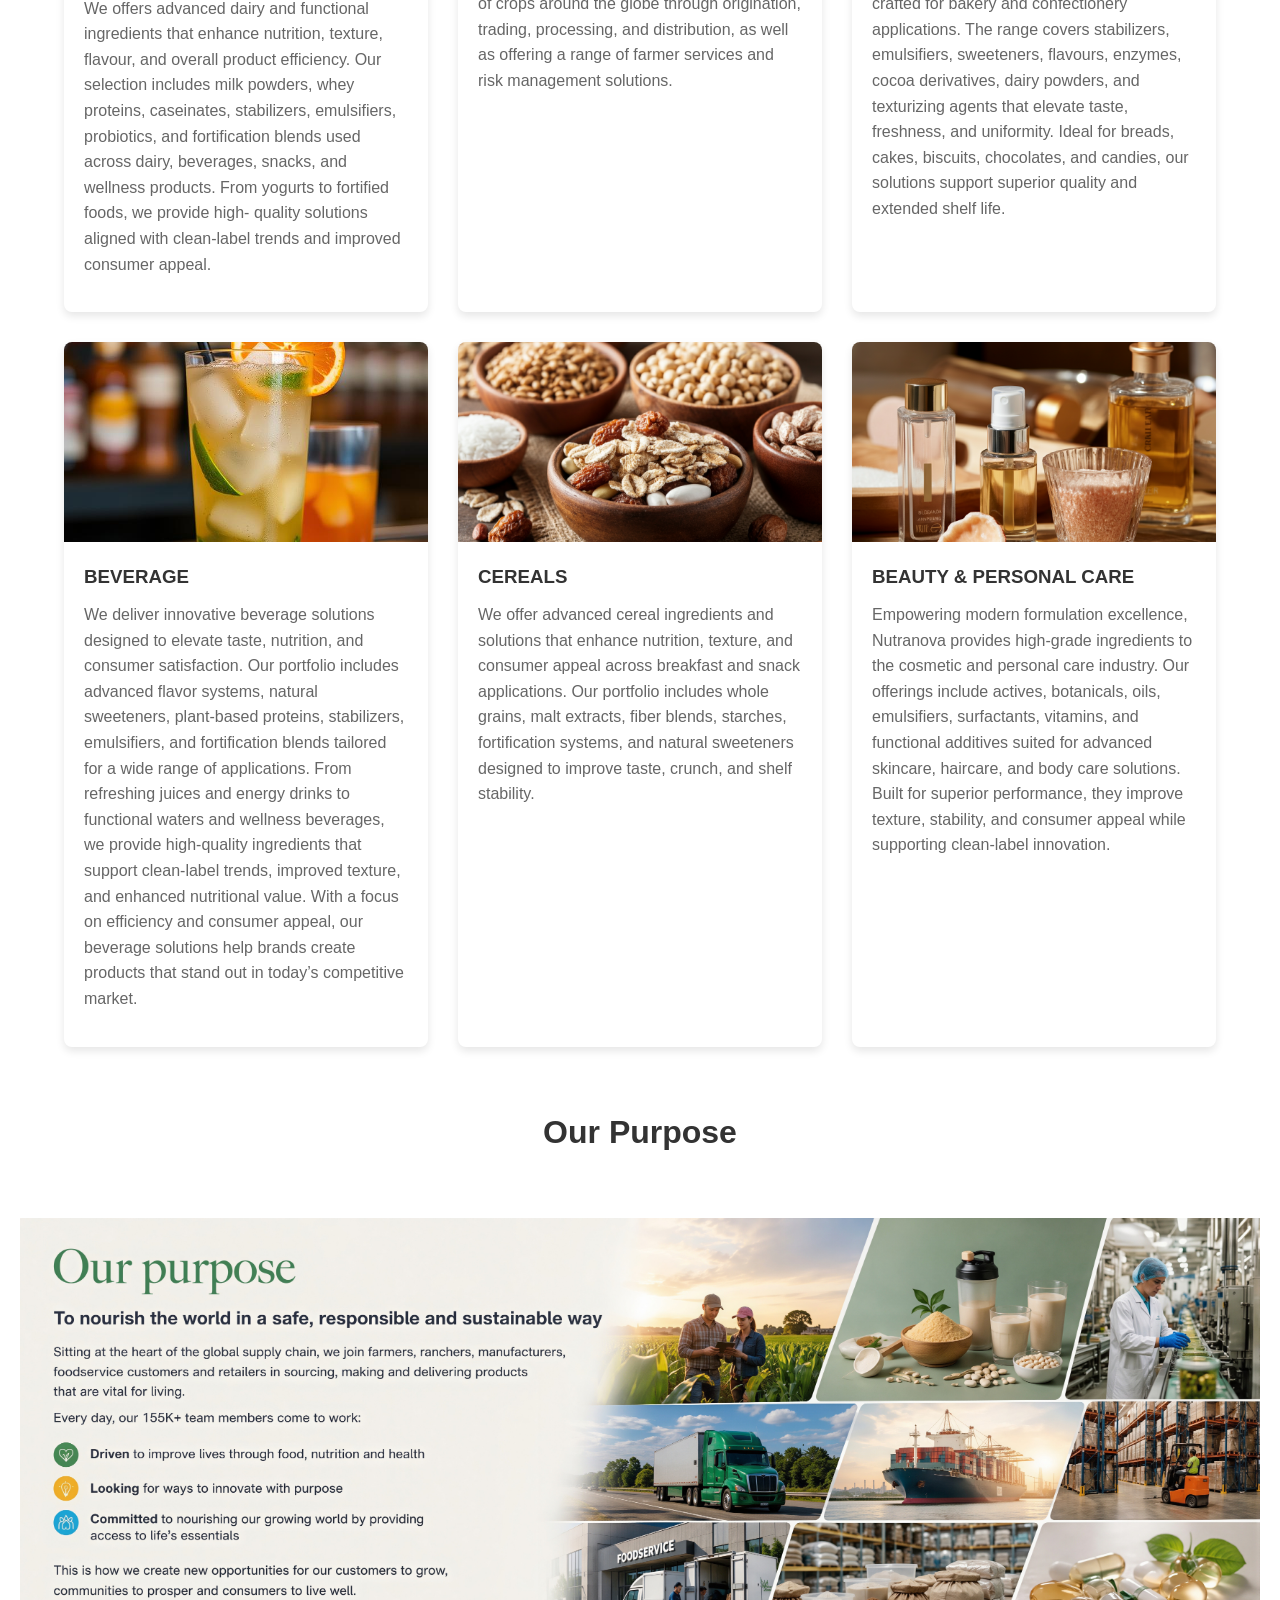
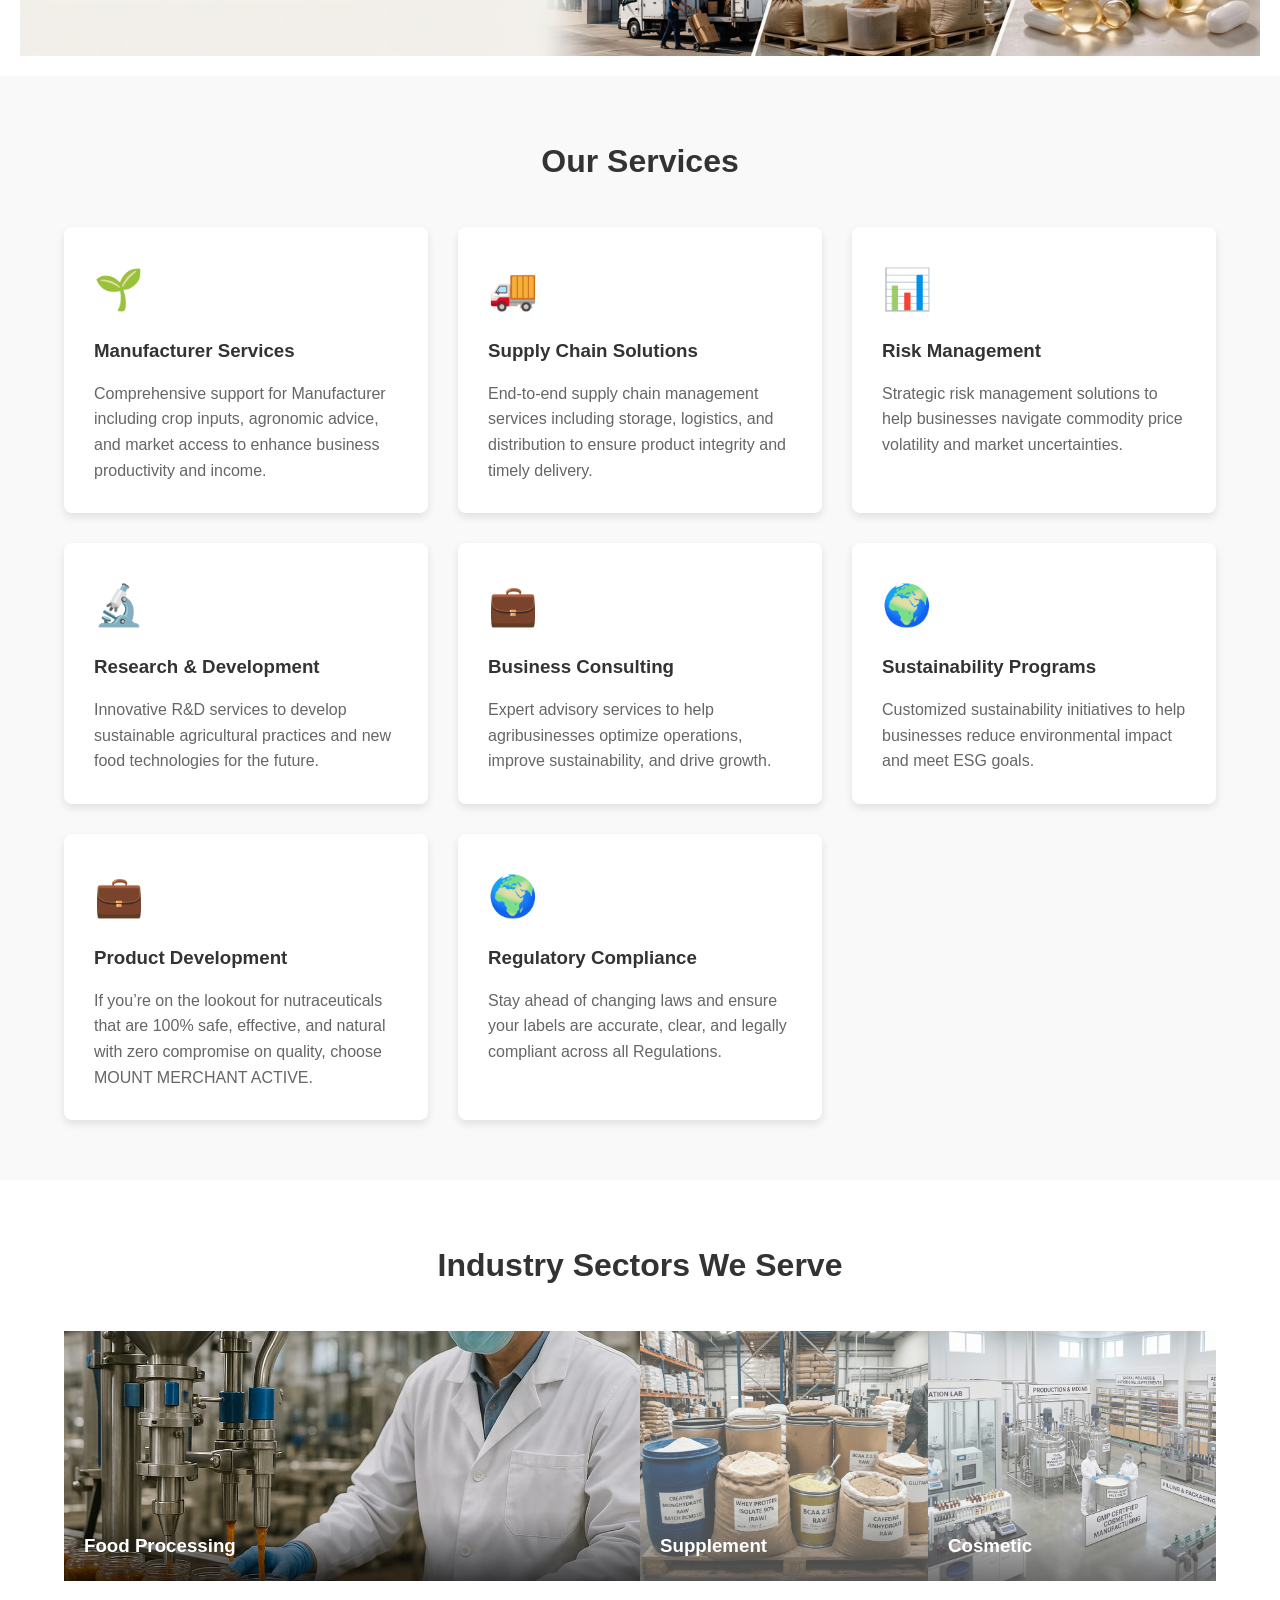
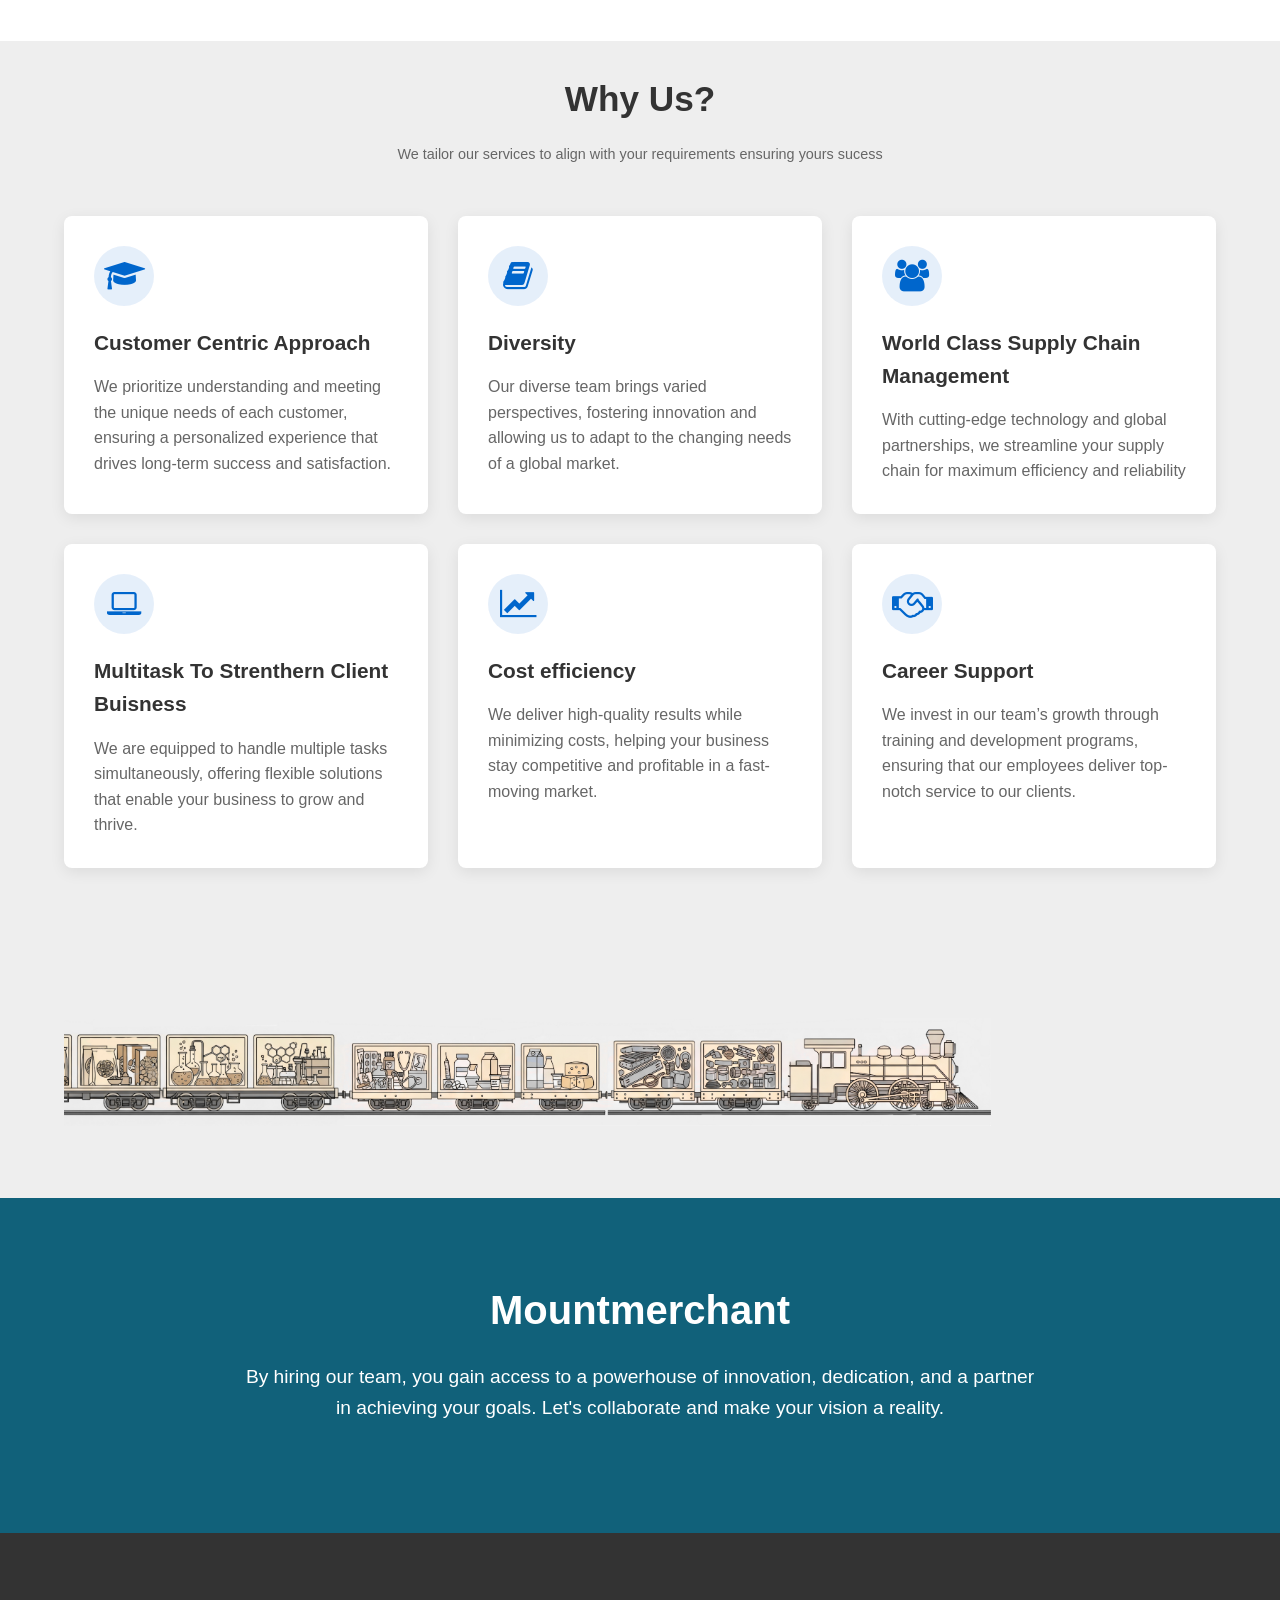
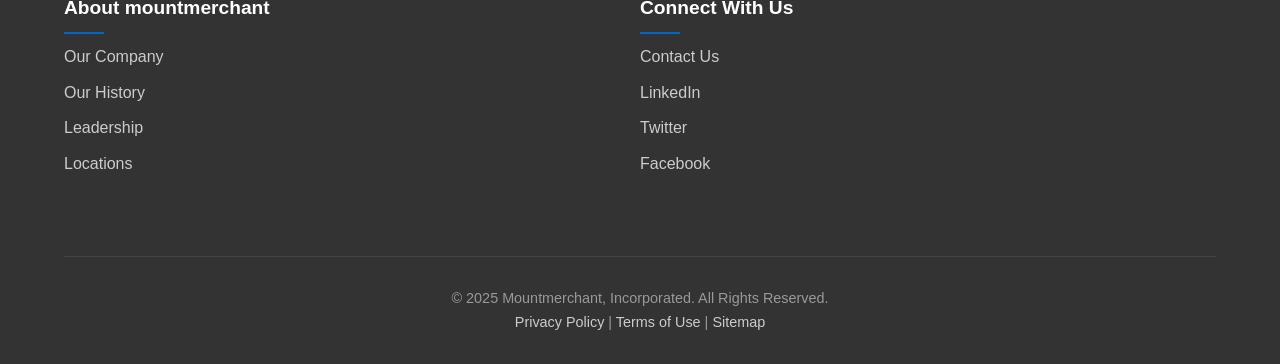
==== commit abd71b58: "UI Changes on header" ====
--- a/index.html
+++ b/index.html
@@ -12,20 +12,77 @@
 <body>
     <header>
         <div class="header-top">
-            <div class="logo">
+            <div class="logo" >
                 <a href="index.html"><img src="logo.png" alt="mountmerchant Logo"></a>
             </div>
-            <nav class="top-nav">
-                <ul>
-                    <li><i class="fa fa-mobile fa-lg"></i><a href="#"> +91-8950501144, +91-8950501166</a></li>
-                    <li><i class="fa fa-envelope"></i><a href="#"> mountmerchant.sales@gmail.com</a></li>
-
-                </ul>
-            </nav>
+
             <button class="mobile-menu-btn">☰</button>
+            <nav class="main-nav" >
+            <ul>
+                <li><a href="index.html">Home</a></li>
+                <li class="dropdown-parent">
+                    <a href="products.html">Products <i class="fa fa-caret-down"></i></a>
+                    <ul class="dropdown">
+                        <li><a href="vitamin.html">Vitamins &amp; Minerals</a></li>
+                        <li><a href="food_add.html">Food Additives</a></li>
+                        <li><a href="flavour.html">Flavours &amp; Sweeteners</a></li>
+                        <li><a href="fruit.html">Fruit &amp; Vegetable Powder</a></li>
+                        <li><a href="extract.html">Extracts</a></li>
+                        <li><a href="amino.html">Amino Acids</a></li>
+                        <li><a href="enzymes.html">Enzymes</a></li>
+                        <li><a href="protiens.html">Proteins</a></li>
+                        <li><a href="chem.html">Speciality Chemicals</a></li>
+                        <li><a href="color.html">Colors</a></li>
+                    </ul>
+                </li>
+                <li><a href="#">About Us</a></li>
+                <li><a href="contact.html">Contact Us</a></li>
+                <li><a href="#">Notice</a></li>
+            </ul>
+        </nav>
         </div>
         
-        <nav class="main-nav">
+        
+    </header>
+
+
+    
+    <div class="slideshow-container">
+
+        <div class="mySlides fade">
+            <img src="supp.png" style="width:100%">
+            <div class="text">
+
+            </div>
+            
+        </div>
+
+        <div class="mySlides fade">
+            <img src="supp2.png" style="width:100%">
+            <div class="text">
+
+            </div>
+        </div>
+
+        <div class="mySlides fade">
+            <img src="supp3.png" style="width:100%">
+            <div class="text">
+
+            </div>
+            
+        </div>
+
+    </div>
+    </div>
+    <br>
+
+    <div style="text-align:center">
+        <span class="dot"></span>
+        <span class="dot"></span>
+        <span class="dot"></span>
+    </div>
+
+<!-- <nav class="main-nav">
             <ul>
                 <li><a href="index.html">Home</a></li>
                 <li class="dropdown-parent">
@@ -46,44 +103,7 @@
                 <li><a href="#">About Us</a></li>
                 <li><a href="contact.html">Contact Us</a></li>
             </ul>
-        </nav>
-    </header>
-
-
-    
-    <div class="slideshow-container">
-
-        <div class="mySlides fade">
-            <img src="supp.png" style="width:100%">
-            <div class="text">
-
-            </div>
-        </div>
-
-        <div class="mySlides fade">
-            <img src="supp2.png" style="width:100%">
-            <div class="text">
-
-            </div>
-        </div>
-
-        <div class="mySlides fade">
-            <img src="supp3.png" style="width:100%">
-            <div class="text">
-
-            </div>
-        </div>
-
-    </div>
-    <br>
-
-    <div style="text-align:center">
-        <span class="dot"></span>
-        <span class="dot"></span>
-        <span class="dot"></span>
-    </div>
-
-
+        </nav> -->
 
     <section class="products-section">
         <h2 class="section-title">Our Segments</h2>
--- a/mountmerchant-css.css
+++ b/mountmerchant-css.css
@@ -230,25 +230,59 @@
 
 /* Header Styles */
 header {
+    background: rgba(236, 236, 236, 0.6);
+    backdrop-filter: blur(5px);
+    box-shadow: 0 2px 5px rgba(0, 0, 0, 0.055);
+    position: fixed;
+    width: 90%;
+
+    
+    /* position: fixed; */
+    top: 10px;
+    z-index: 100;
+    /* Round left side */
+  border-top-left-radius: 50px;
+  border-bottom-left-radius: 50px;
+
+  /* Round right side */
+  border-top-right-radius: 50px;
+  border-bottom-right-radius: 50px;
+  left: 50%;
+  transform: translateX(-50%); /* ensures perfect centering */
+  transition: background-color 0.3s ease;
+}
+
+.header-top {
+    background: rgba(255, 255, 255, 0.6);
+    /* backdrop-filter: blur(10px); */
+    display: flex;
+    justify-content: flex-start;
+    align-items: center;
+    padding-left: 15px ;
+    height: 40px;
     background-color: #f9fafc;
-    box-shadow: 0 2px 5px rgba(0,0,0,0.2);
-    position: sticky;
-    top: 0;
-    z-index: 100;
-}
-
-.header-top {
-    display: flex;
-    justify-content: space-between;
-    align-items: center;
-    padding: 0px 2%;
-    background-color: #f9fafc;
-    /* border-bottom: 1px solid #eeeeee; */
-}
+    background:transparent;
+    position: relative;
+    /* Round left side */
+  border-top-left-radius: 50px;
+  border-bottom-left-radius: 50px;
+
+  /* Round right side */
+  border-top-right-radius: 50px;
+  border-bottom-right-radius: 50px;
+  margin: 15px;
+}
+
 
 .logo img {
-    height: 80px;
-}
+    height: 60px;
+}
+
+.logo { order: 1; }
+
+.mobile-menu-btn { order: 3; margin: 0 auto;  }
+
+.main-nav { order: 2; margin: 0 auto; }
 
 .top-nav ul {
     display: flex;
@@ -593,7 +627,8 @@
 
 
 .cta-section1 {
-    padding: 20px 5%;
+    padding: 100px 5% 2% 5%;
+    /* padding: 20px 5%; */
     background-color: #11617a;
     color: white;
     text-align: center;
@@ -1072,8 +1107,10 @@
 .slideshow-container img {
   width: 100%;
   height: 100%;
+  max-height: 700px;
+  /* max-height: 700px; */
   object-fit: cover;
-  opacity: 0.8;
+  opacity: 1;
 }
 
 /* Caption text */
@@ -1163,3 +1200,34 @@
   border-radius: 50%;
 }
 
+.slideshow-container {
+            position: relative;
+        }
+
+        .dots-container {
+            position: absolute;
+            bottom: 20px;
+            left: 50%;
+            transform: translateX(-50%);
+            display: flex;
+            gap: 12px;
+            z-index: 10;
+        }
+
+        .dot {
+            width: 12px;
+            height: 12px;
+            border-radius: 50%;
+            background-color: rgba(255, 255, 255, 0.6);
+            cursor: pointer;
+            transition: all 0.3s ease;
+        }
+
+        .dot.active {
+            background-color: white;
+            box-shadow: 0 2px 8px rgba(0, 0, 0, 0.2);
+        }
+
+        .dot:hover {
+            background-color: rgba(255, 255, 255, 0.8);
+        }
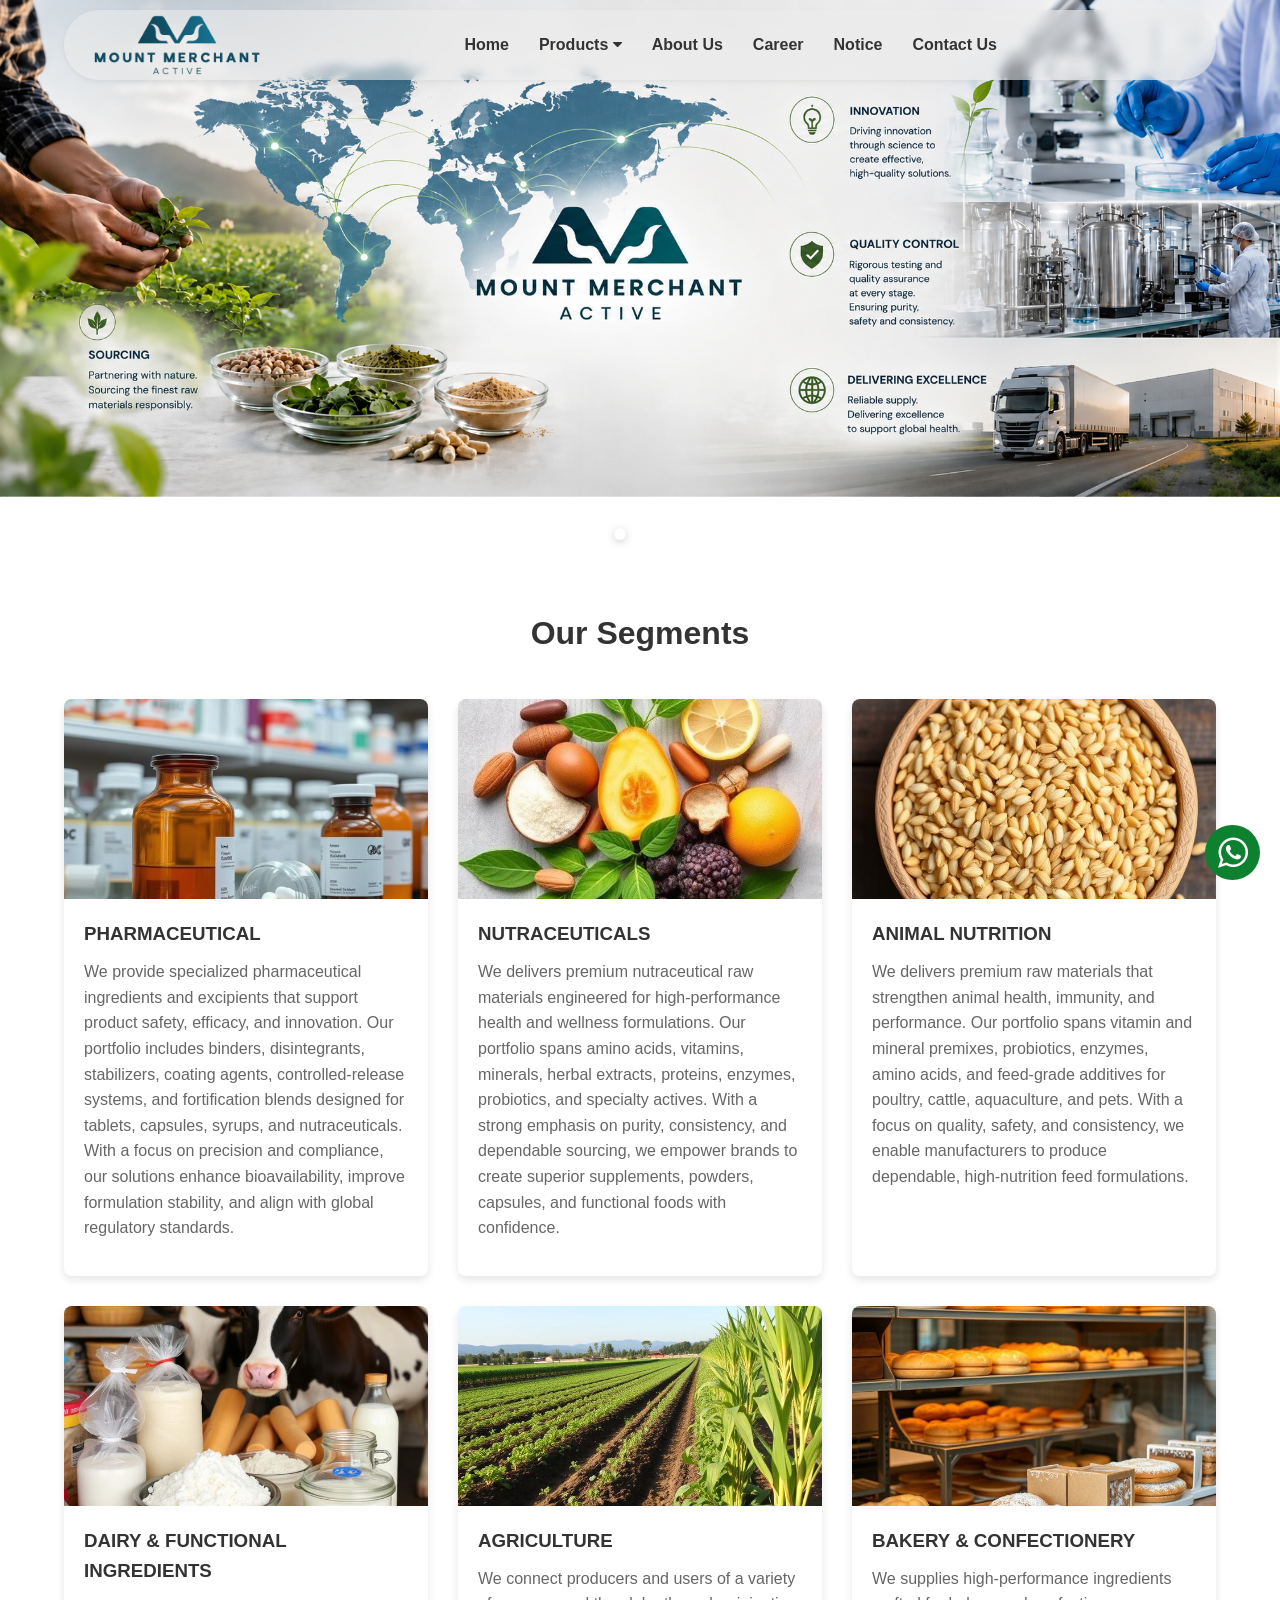
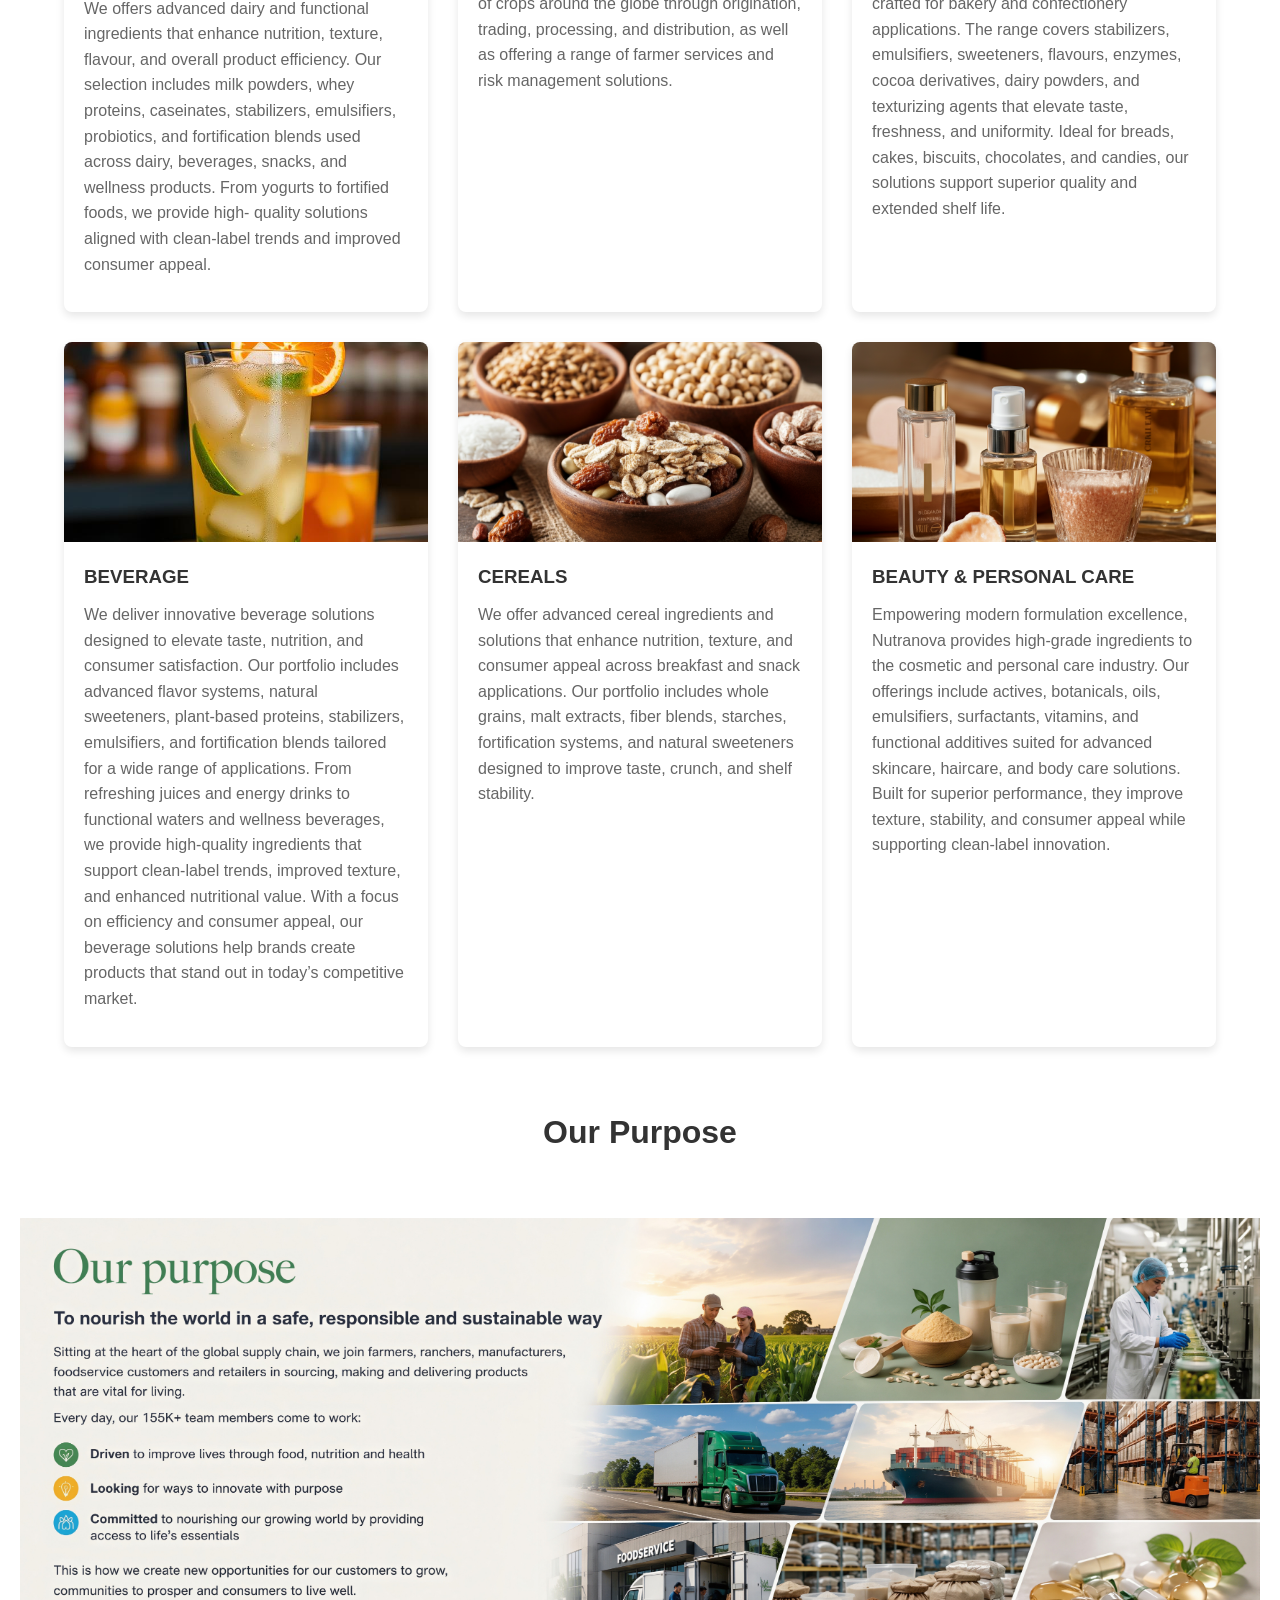
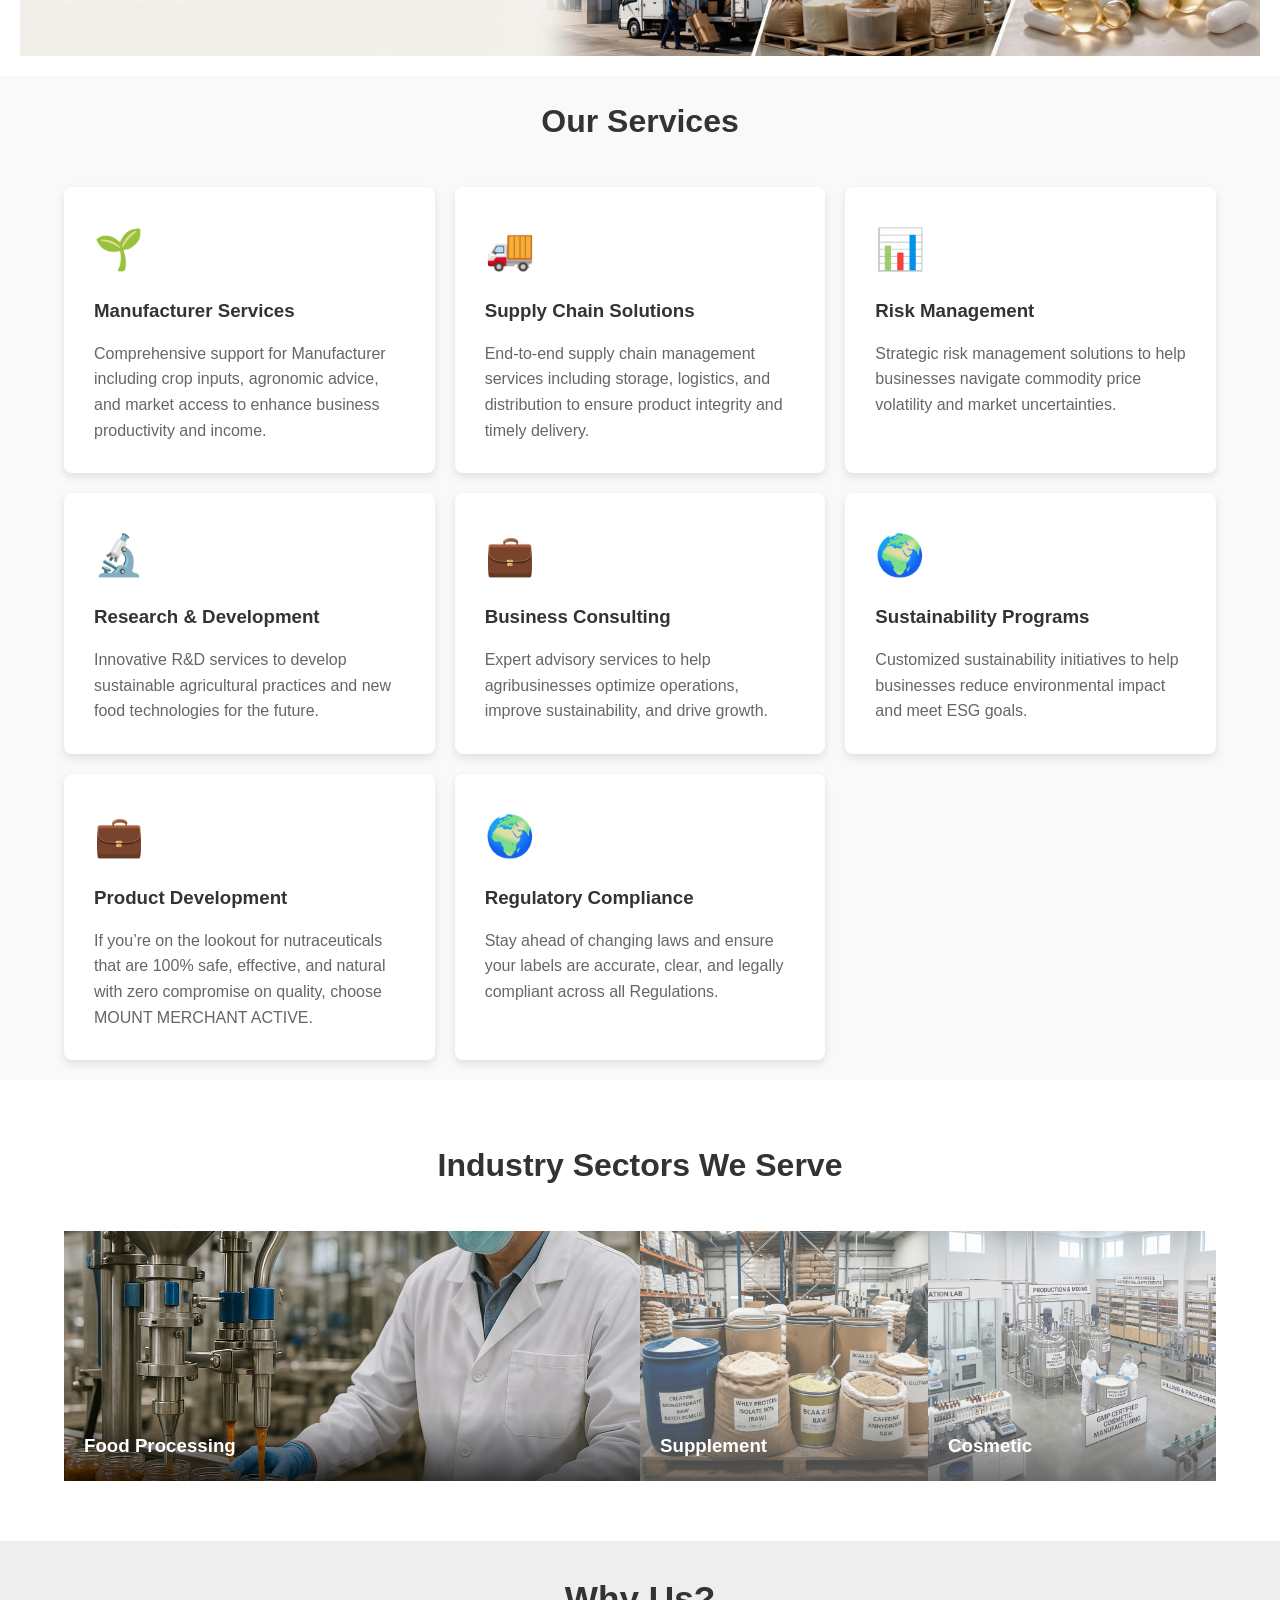
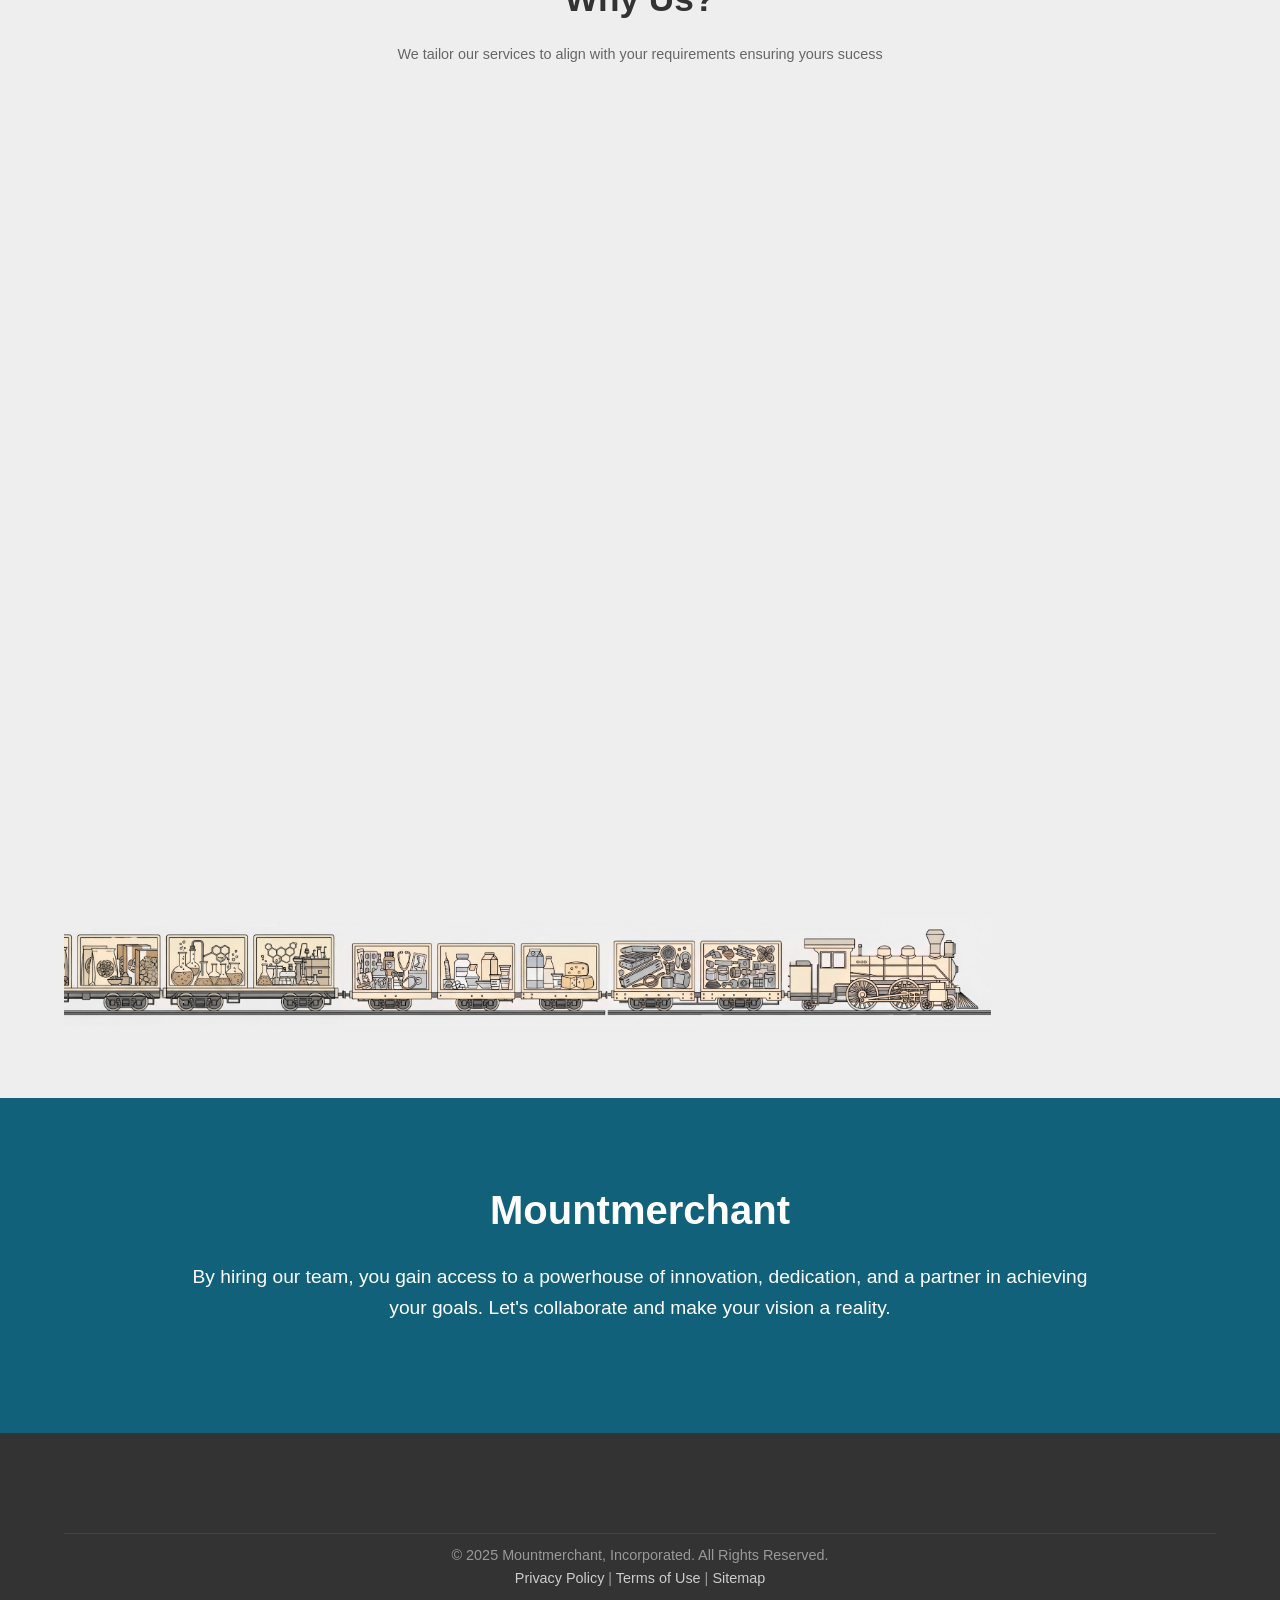
==== commit cddf031d: "WIP,contact, footer, mobile view" ====
--- a/index.html
+++ b/index.html
@@ -35,9 +35,11 @@
                         <li><a href="color.html">Colors</a></li>
                     </ul>
                 </li>
-                <li><a href="#">About Us</a></li>
+                <li><a href="wip.html">About Us</a></li>
+                
+                <li><a href="wip.html">Career</a></li>
+                <li><a href="wip.html">Notice</a></li>
                 <li><a href="contact.html">Contact Us</a></li>
-                <li><a href="#">Notice</a></li>
             </ul>
         </nav>
         </div>
@@ -478,7 +480,7 @@
 
     <footer>
         <div class="footer-content">
-            <div class="footer-col">
+            <!-- <div class="footer-col">
                 <h4>About mountmerchant</h4>
                 <ul>
                     <li><a href="#">Our Company</a></li>
@@ -496,7 +498,7 @@
                     <li><a href="#">Twitter</a></li>
                     <li><a href="#">Facebook</a></li>
                 </ul>
-            </div>
+            </div> -->
         </div>
         <div class="footer-bottom">
             <p>&copy; 2025 Mountmerchant, Incorporated. All Rights Reserved.</p>
--- a/mountmerchant-css.css
+++ b/mountmerchant-css.css
@@ -280,7 +280,11 @@
 
 .logo { order: 1; }
 
-.mobile-menu-btn { order: 3; margin: 0 auto;  }
+.mobile-menu-btn {
+  order: 3;
+  margin: 0;          /* reset the auto margin */
+  margin-left: auto;  /* pushes the button to the right */
+}
 
 .main-nav { order: 2; margin: 0 auto; }
 
@@ -381,6 +385,102 @@
     width: 100%;
 }
 
+.nav-close-btn {
+    display: none;
+}
+
+@media (max-width: 900px) {
+    header {
+        width: 100%;
+        left: 0;
+        transform: none;
+        border-radius: 0;
+        top: 0;
+    }
+
+    .mobile-menu-btn {
+        display: block;
+        color: #333;
+        font-size: 1.8rem;
+        border: none;
+        background: transparent;
+    }
+
+    .main-nav {
+        position: fixed;
+        top: 0;
+        left: -100%;
+        width: 100vw;
+        height: 100vh;
+        background: rgba(15, 23, 38, 0.96);
+        margin: 0;
+        padding: 80px 24px 24px;
+        display: flex;
+        justify-content: center;
+        align-items: flex-start;
+        transition: left 0.35s ease;
+        z-index: 200;
+    }
+
+    .main-nav.active {
+        left: 0;
+        background: #11617a;
+    }
+
+    .main-nav ul {
+        display: flex;
+        flex-direction: column;
+        gap: 5px;
+        width: 100%;
+        max-width: 360px;
+        padding: 0;
+    }
+
+    .main-nav li {
+        margin: 0;
+    }
+
+    .main-nav a {
+        color: #f8fafc;
+        font-size: 1.1rem;
+        font-weight: 600;
+        /* padding: 14px 18px; */
+        width: 100%;
+        display: inline-block;
+
+    }
+
+    .main-nav .dropdown {
+        position: static;
+        background: transparent;
+        box-shadow: none;
+        border-radius: 0;
+        padding: 0;
+        min-width: auto;
+    }
+
+    .dropdown li a {
+        padding: 12px 18px;
+        color: #dbeafe;
+    }
+
+    .nav-close-btn {
+        position: absolute;
+        top: 18px;
+        right: 18px;
+        width: 42px;
+        height: 42px;
+        border: none;
+        border-radius: 50%;
+        background: rgba(255,255,255,0.12);
+        color: #fff;
+        font-size: 1.7rem;
+        cursor: pointer;
+        display: grid;
+        place-items: center;
+    }
+}
+
 /* Hero Section */
 .hero {
     position: relative;
@@ -485,14 +585,14 @@
 
 /* Services Section */
 .services-section {
-    padding: 60px 5%;
+    padding: 20px 5%;
     background-color: #f9f9f9;
 }
 
 .services-container {
     display: grid;
-    grid-template-columns: repeat(auto-fill, minmax(300px, 1fr));
-    gap: 30px;
+    grid-template-columns: repeat(auto-fill, minmax(290px, 1fr));
+    gap: 20px;
 }
 
 .service-box {
@@ -516,6 +616,115 @@
 .service-box h3 {
     margin-bottom: 15px;
     color: #333;
+}
+
+.contact-hero {
+    padding: 40px 5%;
+    display: grid;
+    grid-template-columns: 1.8fr 1fr 1fr;
+    gap: 30px;
+    align-items: stretch;
+    /* max-width: 1200px; */
+    margin: 0 auto 60px;
+}
+
+.contact-image-box {
+    border-radius: 16px;
+    overflow: hidden;
+    box-shadow: 0 18px 40px rgba(0, 0, 0, 0.15);
+    height: 520px;
+}
+
+.contact-image-box img {
+    width: 100%;
+    height: 100%;
+    object-fit: cover;
+    display: block;
+}
+
+.contact-card-grid {
+    display: grid;
+    grid-template-columns: repeat(1, minmax(0, 1fr));
+    gap: 20px;
+}
+
+.contact-card {
+    background-color: #657c99;
+    color: #f2f4f7;
+    border-radius: 16px;
+    padding: 32px 28px;
+    min-height: 180px;
+    display: flex;
+    flex-direction: column;
+    justify-content: space-between;
+    box-shadow: 0 18px 40px rgba(0, 0, 0, 0.2);
+}
+
+.contact-card-intro {
+    min-height: 240px;
+}
+
+.contact-icon {
+    width: 60px;
+    height: 60px;
+    display: grid;
+    place-items: center;
+    background: rgba(255,255,255,0.08);
+    border-radius: 50%;
+    margin-bottom: 20px;
+    color: #ffffff;
+    font-size: 1.4rem;
+}
+
+.contact-card h3 {
+    margin-bottom: 18px;
+    font-size: 1.2rem;
+    letter-spacing: 0.08em;
+    text-transform: uppercase;
+    color: #e7f1ff;
+}
+
+.contact-card p {
+    color: #d2d8e0;
+    line-height: 1.7;
+}
+
+.contact-card a {
+    color: #fff;
+}
+
+.contact-social {
+    display: flex;
+    gap: 14px;
+    margin-top: 24px;
+}
+
+.contact-social a {
+    width: 44px;
+    height: 44px;
+    display: grid;
+    place-items: center;
+    border: 1px solid rgba(255,255,255,0.18);
+    border-radius: 50%;
+    color: #f2f4f7;
+    transition: background 0.25s, color 0.25s;
+}
+
+.contact-social a:hover {
+    background: #11617a;
+    color: #fff;
+}
+
+@media (max-width: 980px) {
+    .contact-hero {
+        grid-template-columns: 1fr;
+    }
+}
+
+@media (max-width: 640px) {
+    .contact-card {
+        padding: 26px 22px;
+    }
 }
 
 .service-box p {
@@ -600,6 +809,7 @@
     color: rgb(0, 0, 0);
 }
 /* CTA Section */
+
 .cta-section {
     padding: 80px 5%;
     background-color: #11617a;
@@ -607,13 +817,6 @@
     text-align: center;
 }
 
-.cta-section {
-    padding: 80px 5%;
-    background-color: #11617a;
-    color: white;
-    text-align: center;
-}
-
 .cta-section h2 {
     font-size: 2.5rem;
     margin-bottom: 20px;
@@ -621,8 +824,10 @@
 
 .cta-section p {
     font-size: 1.2rem;
-    max-width: 800px;
+    max-width: 80%;
     margin: 0 auto 30px;
+    text-justify: left;
+    
 }
 
 
@@ -786,7 +991,7 @@
 
 .footer-bottom {
     text-align: center;
-    padding-top: 30px;
+    padding-top: 10px;
     border-top: 1px solid #444;
     font-size: 0.9rem;
     color: #999;
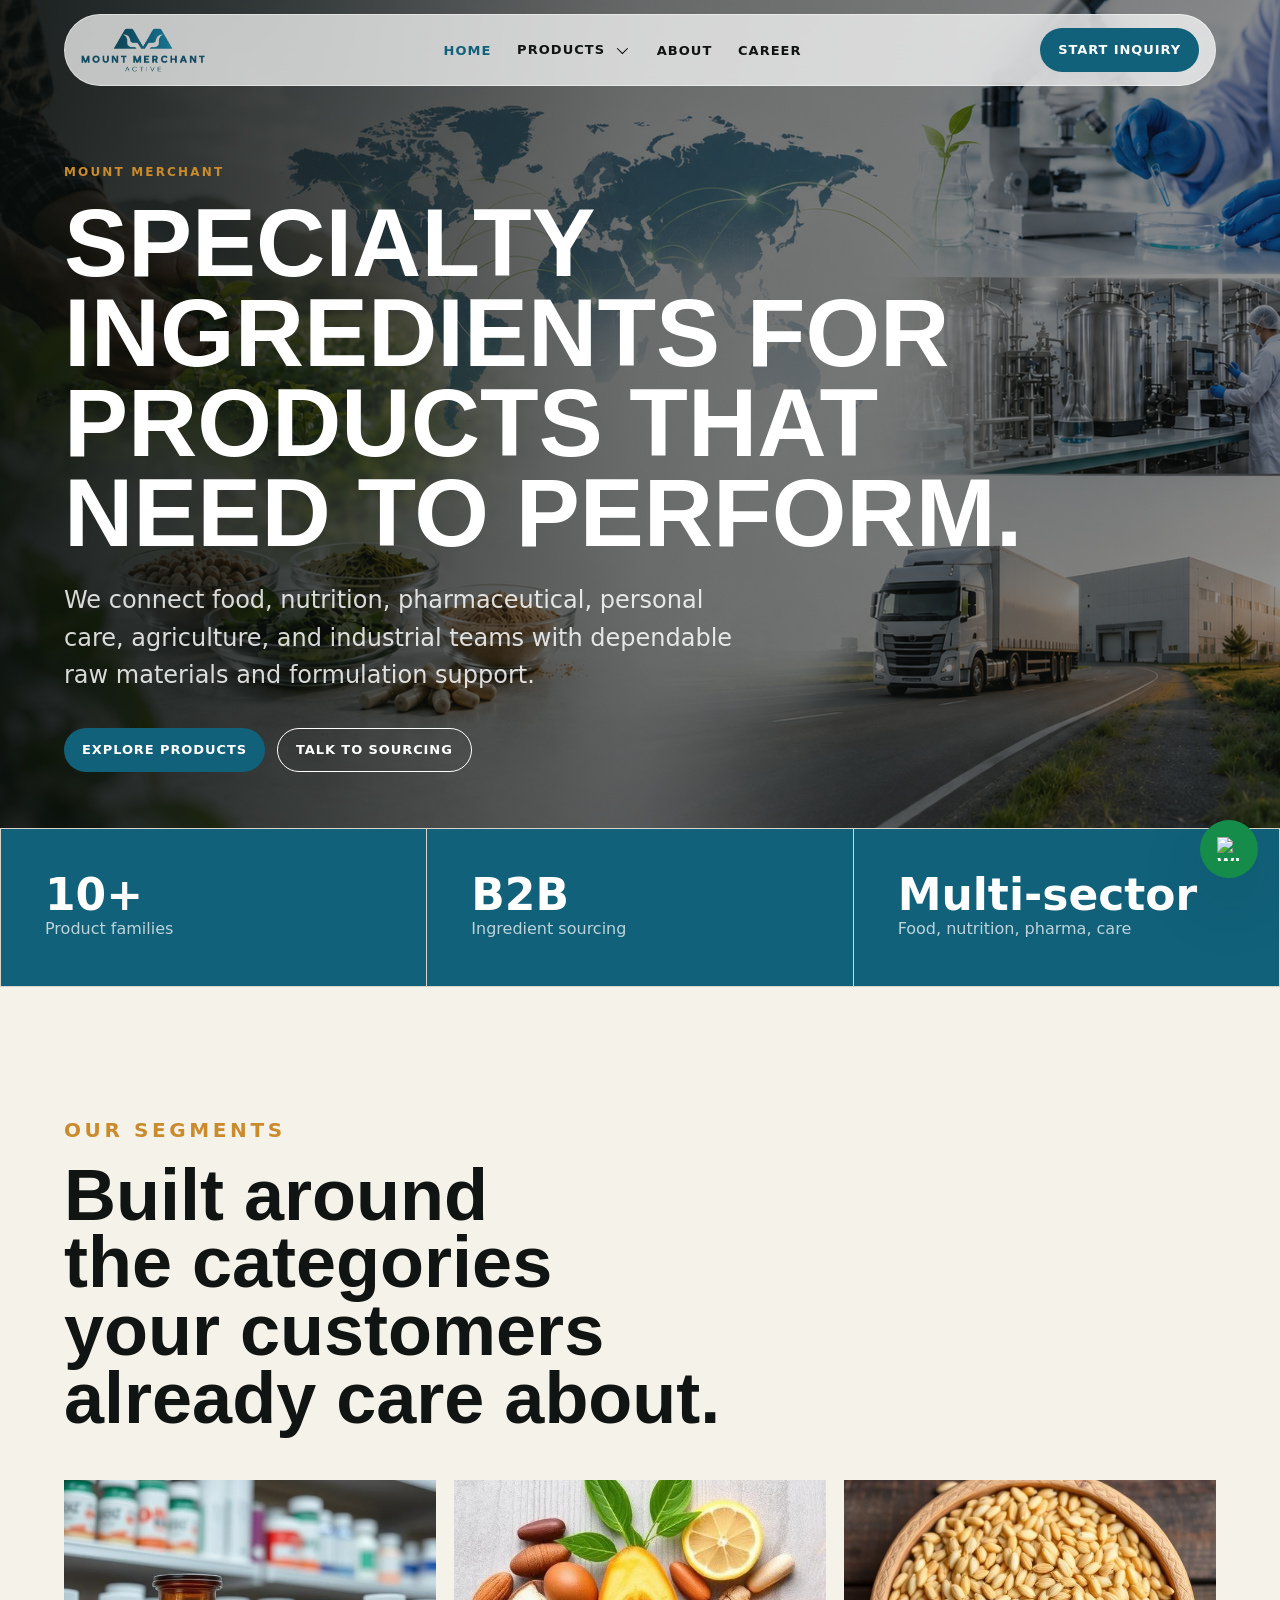
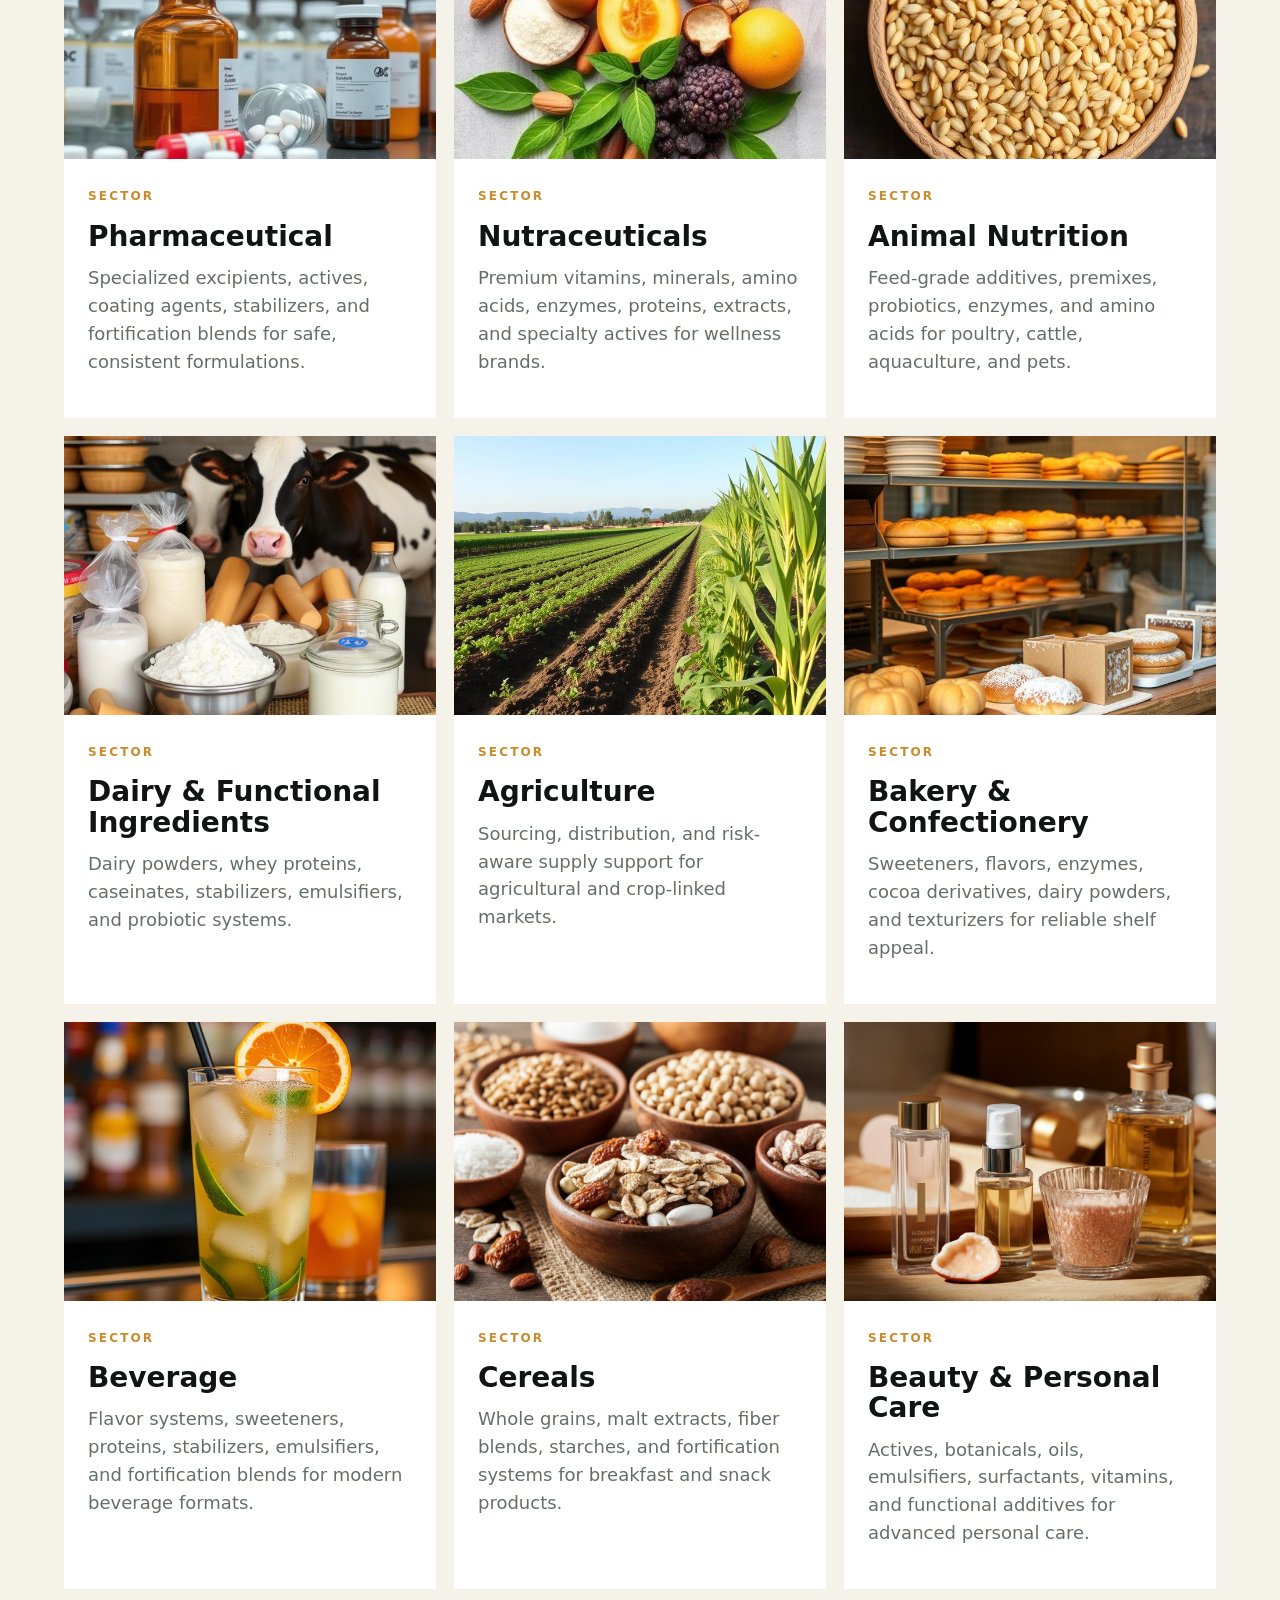
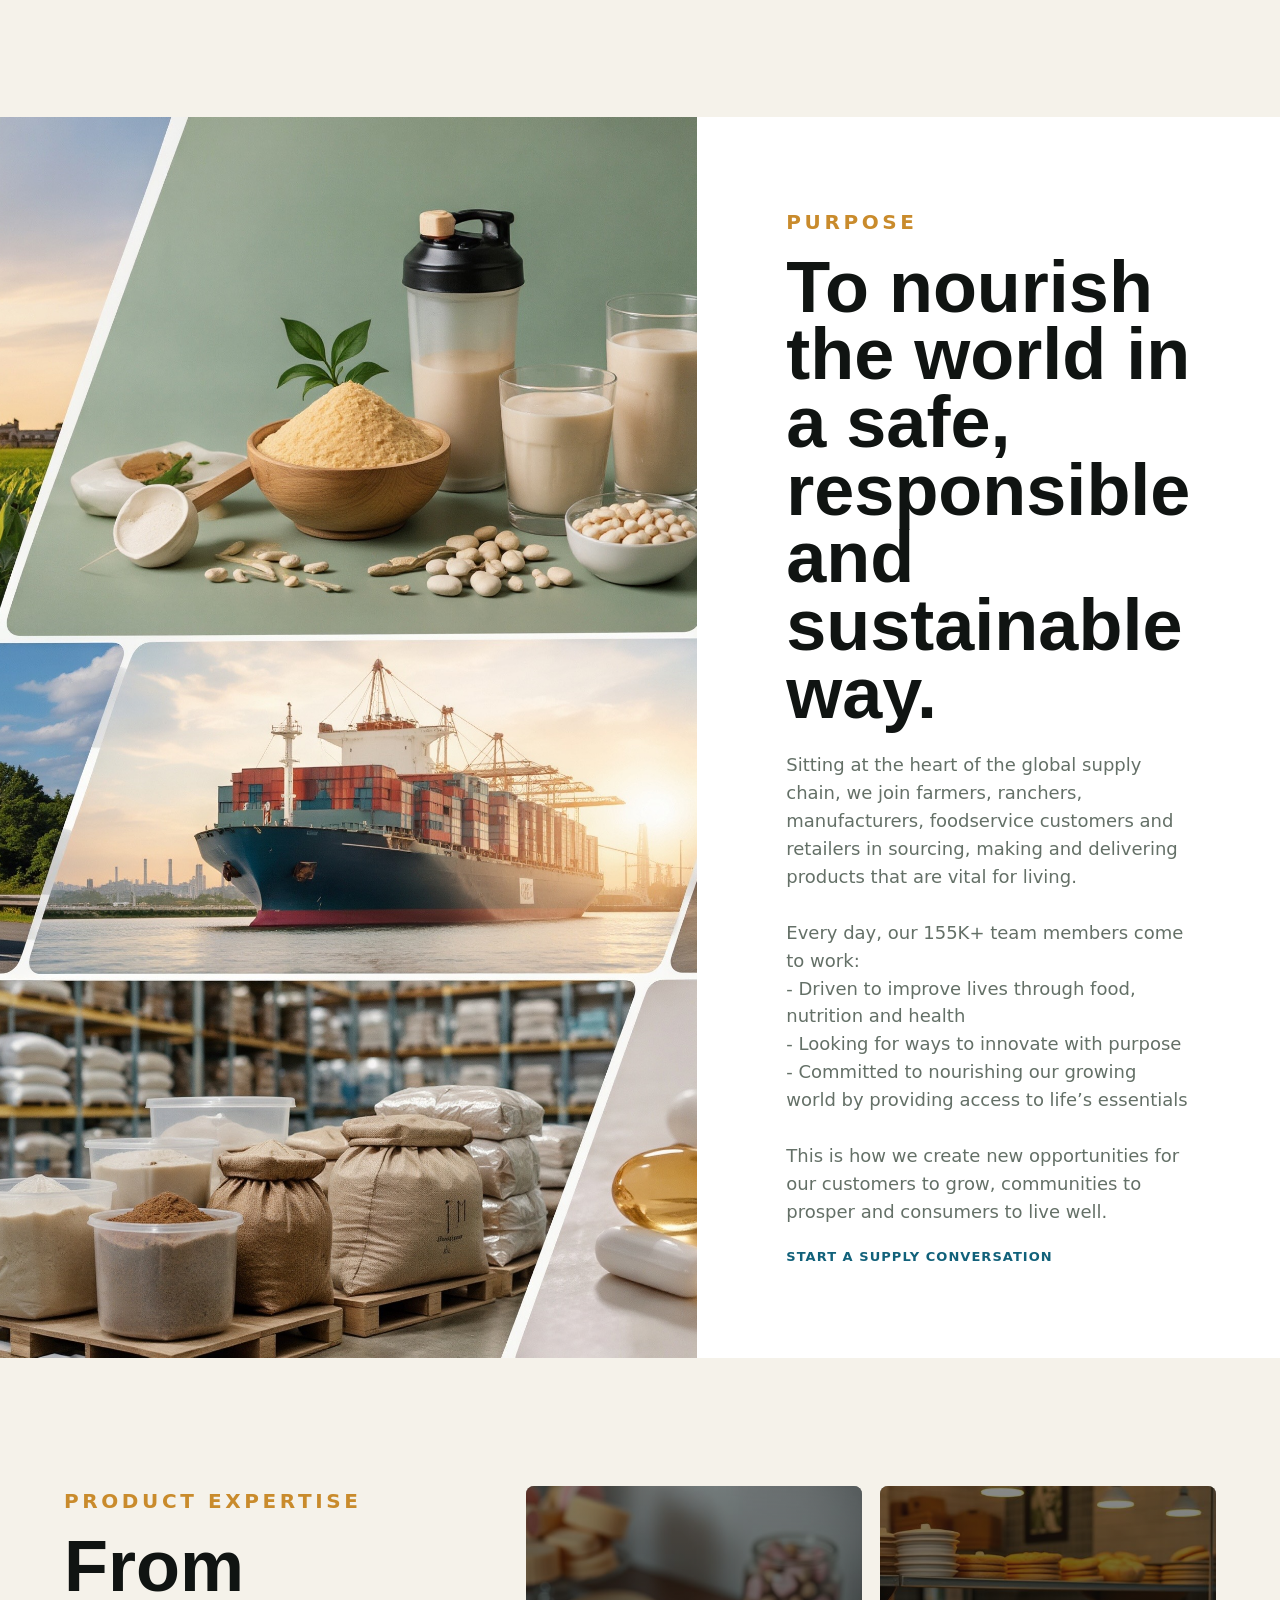
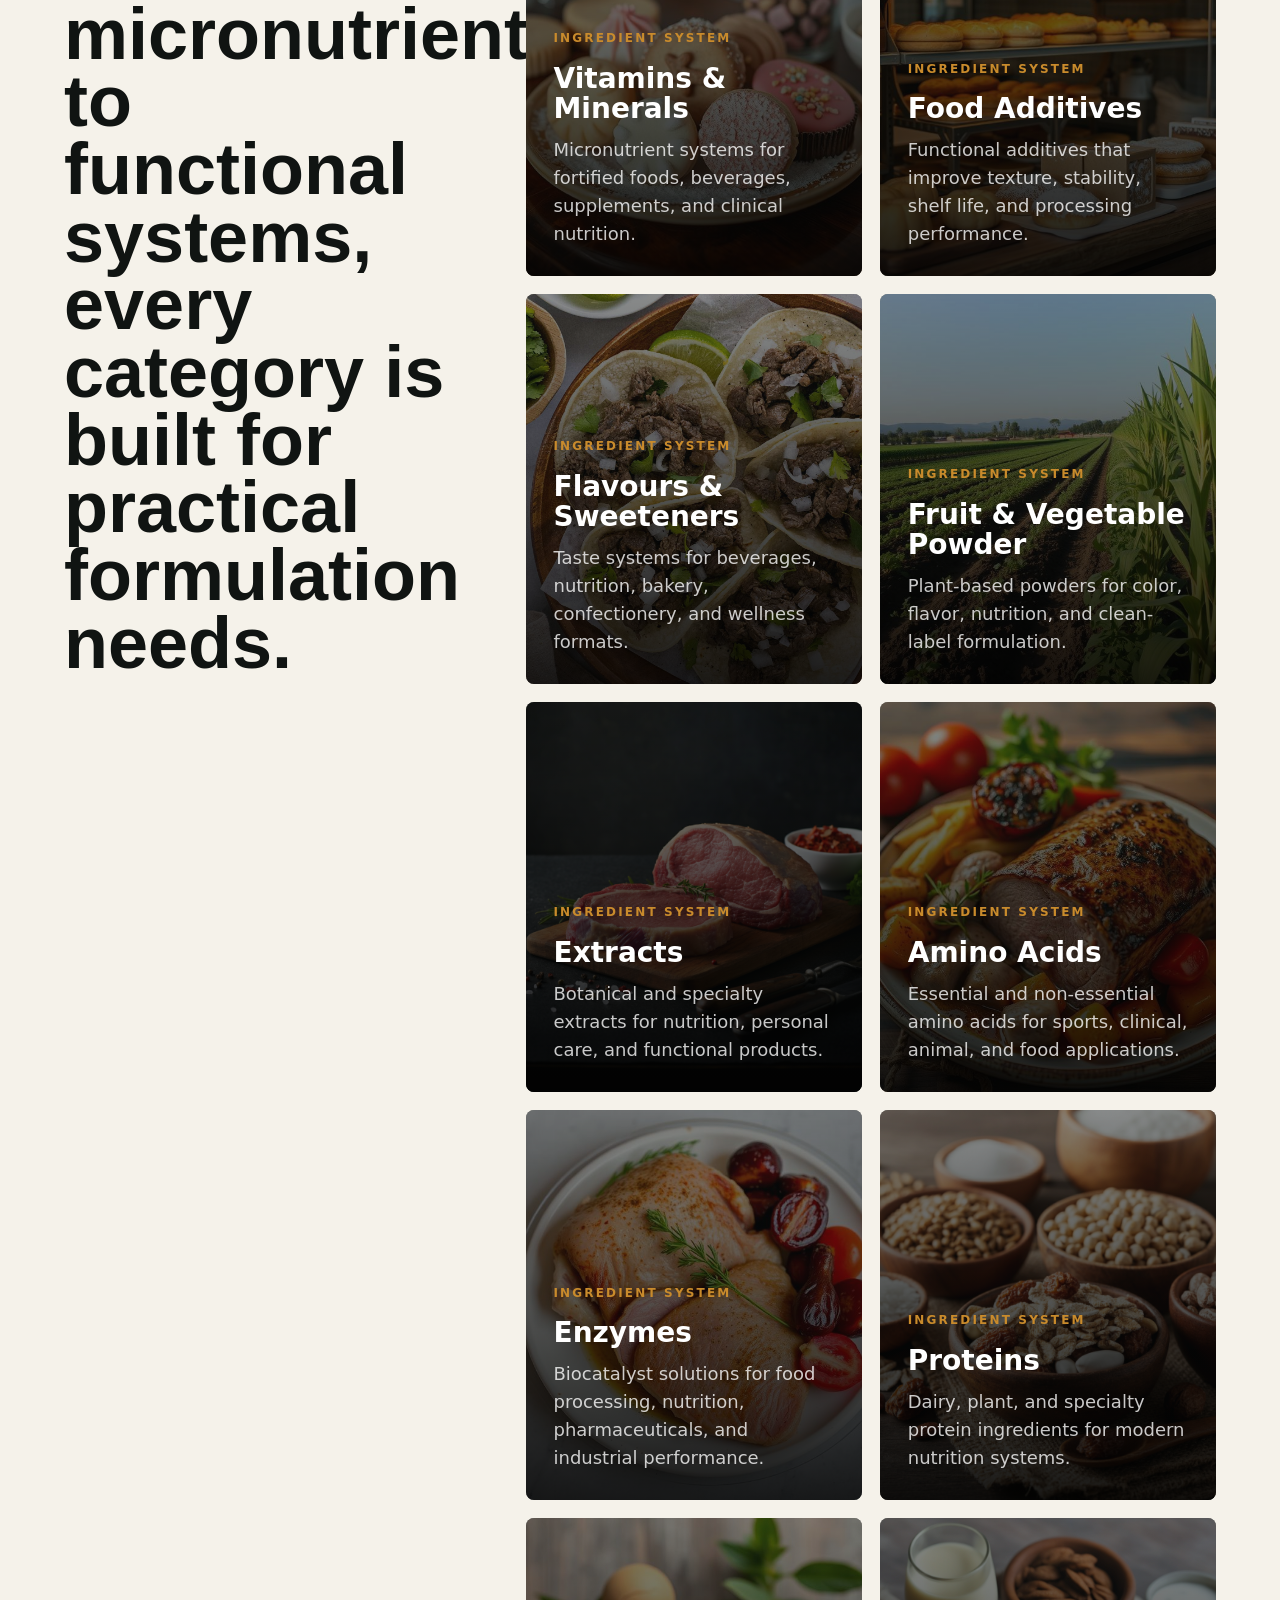
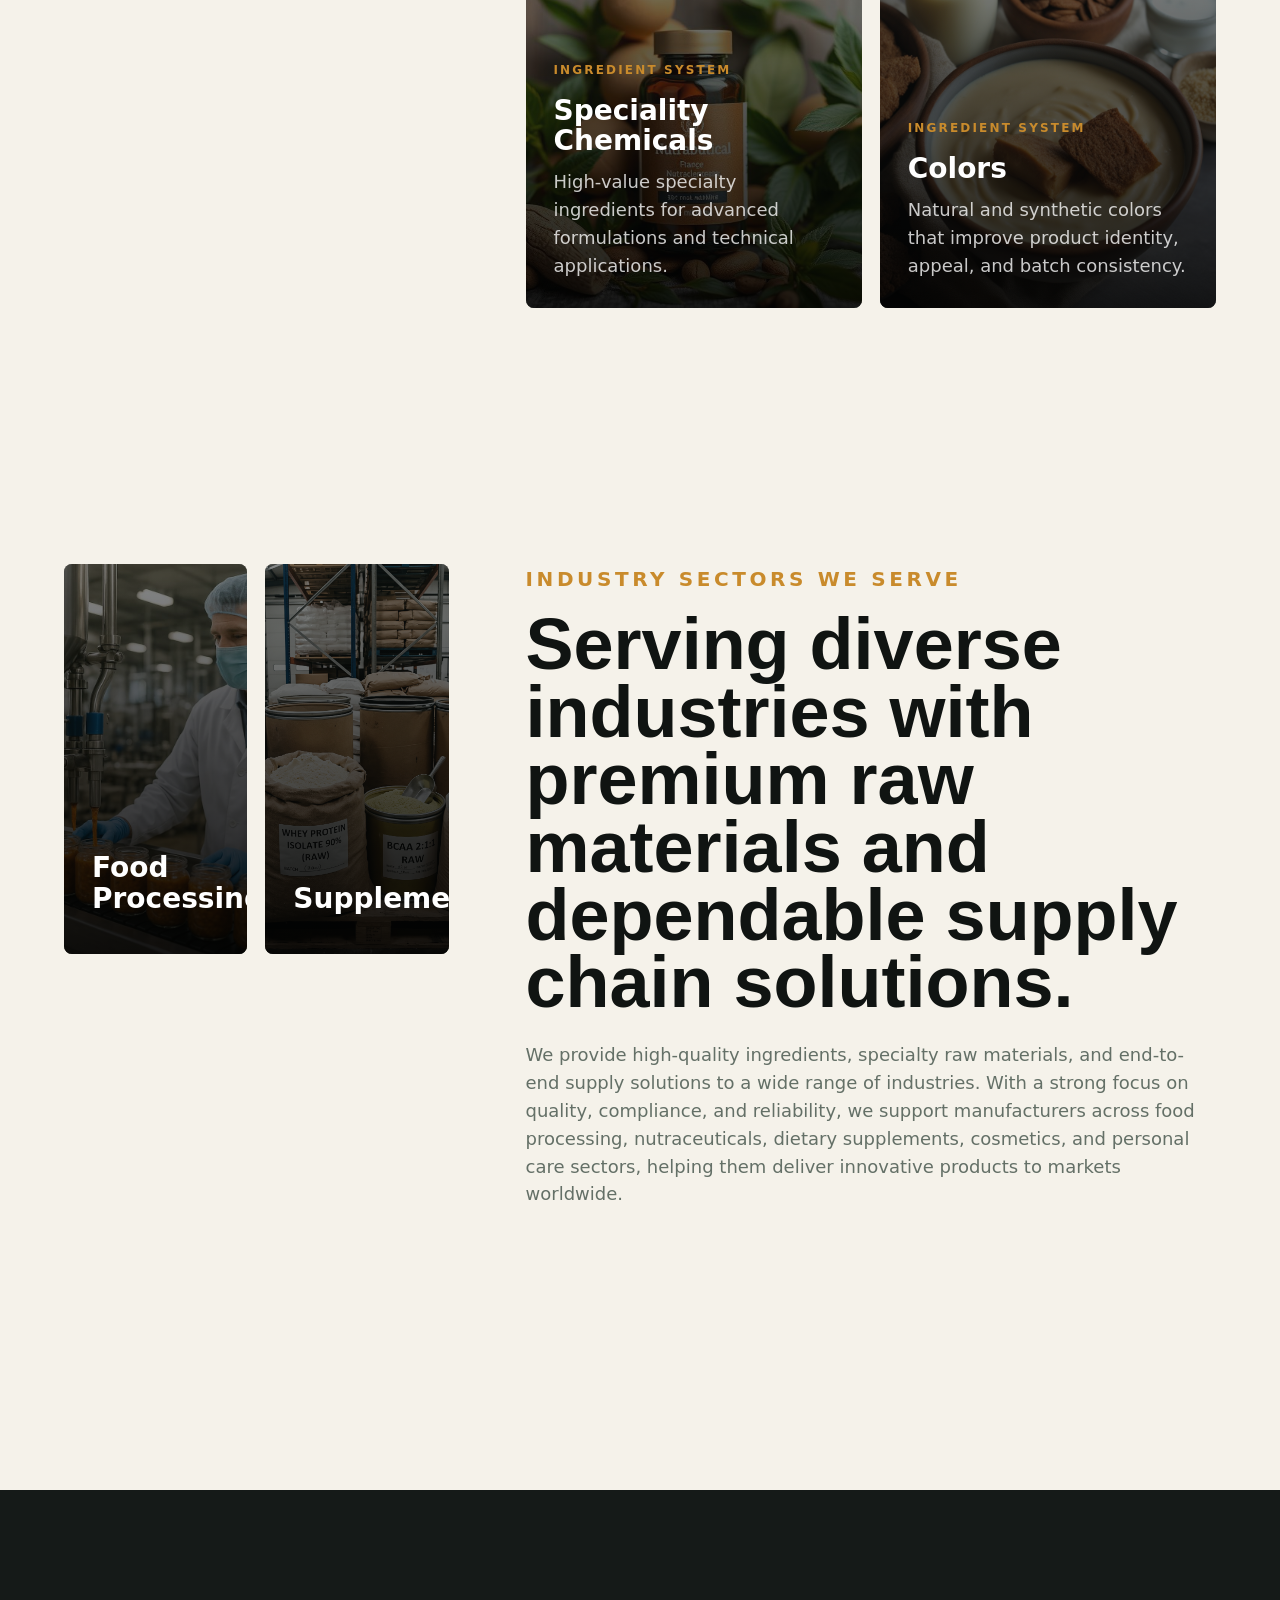
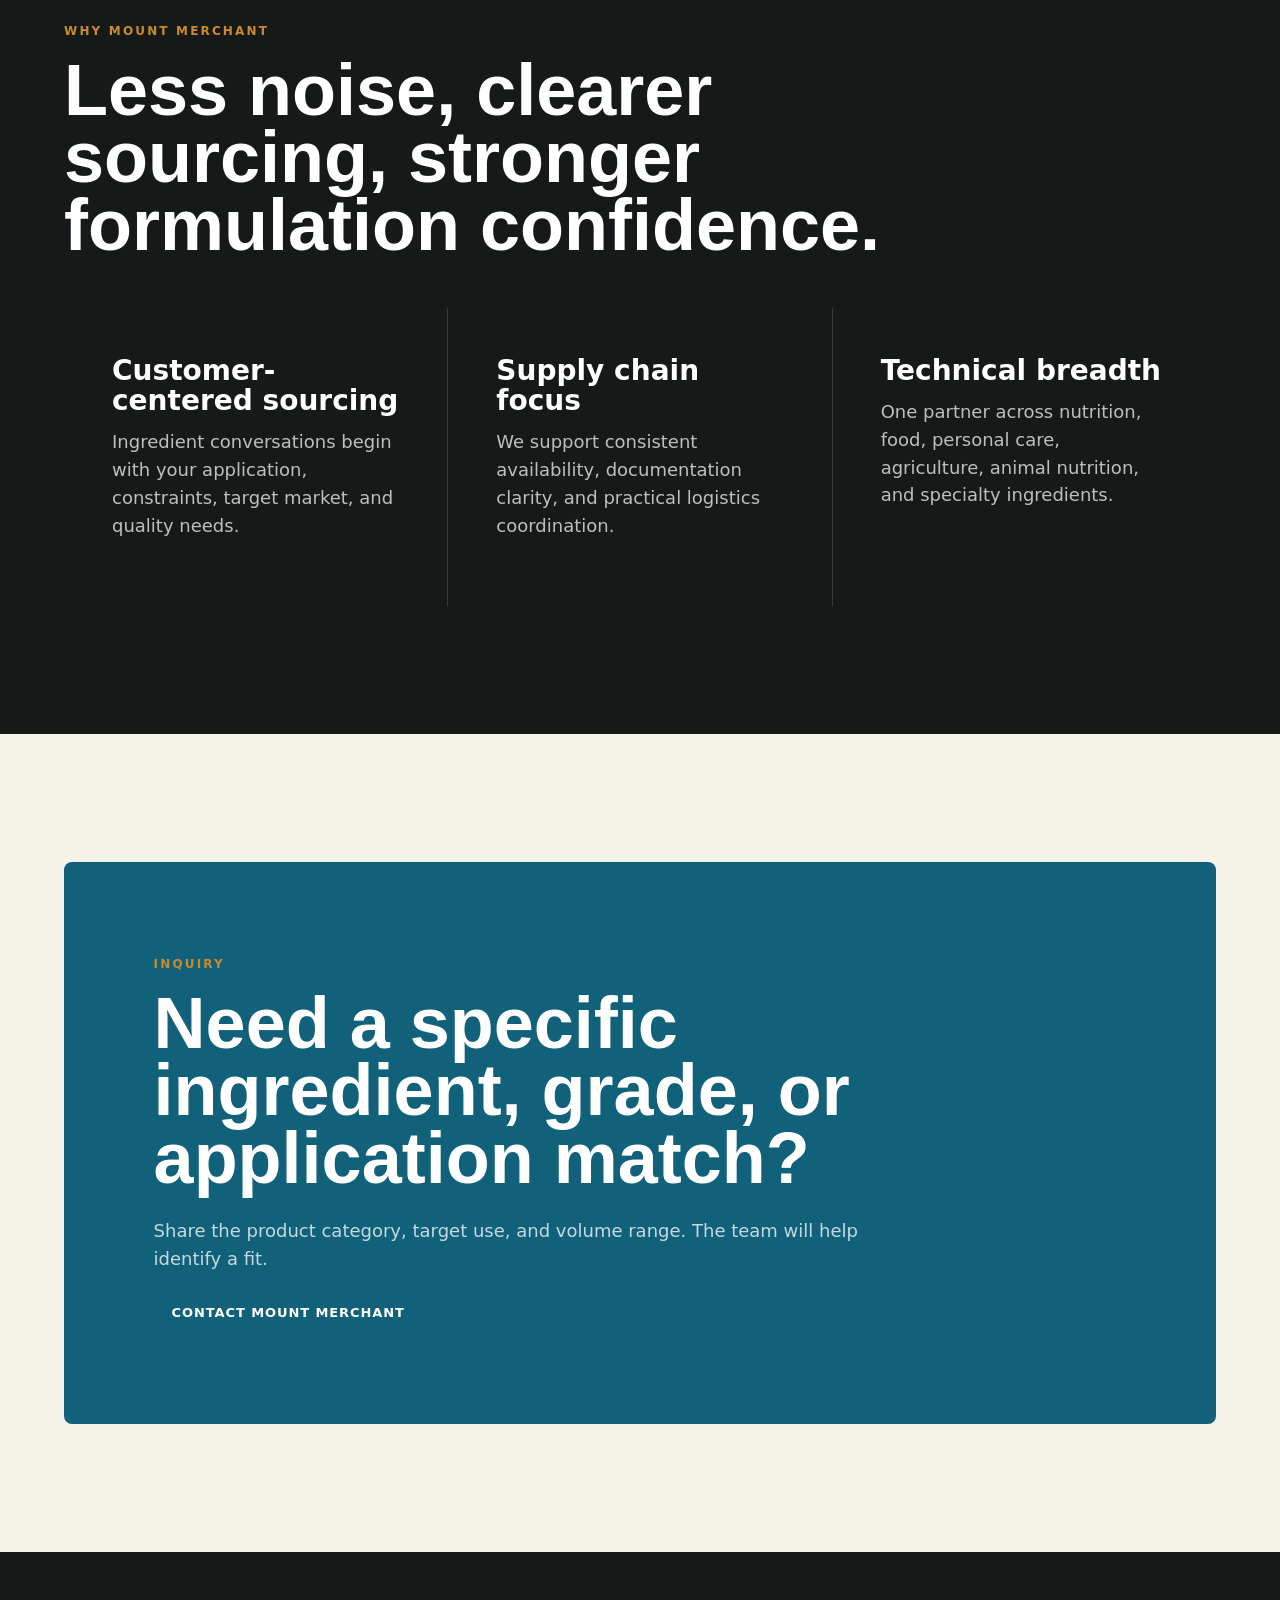
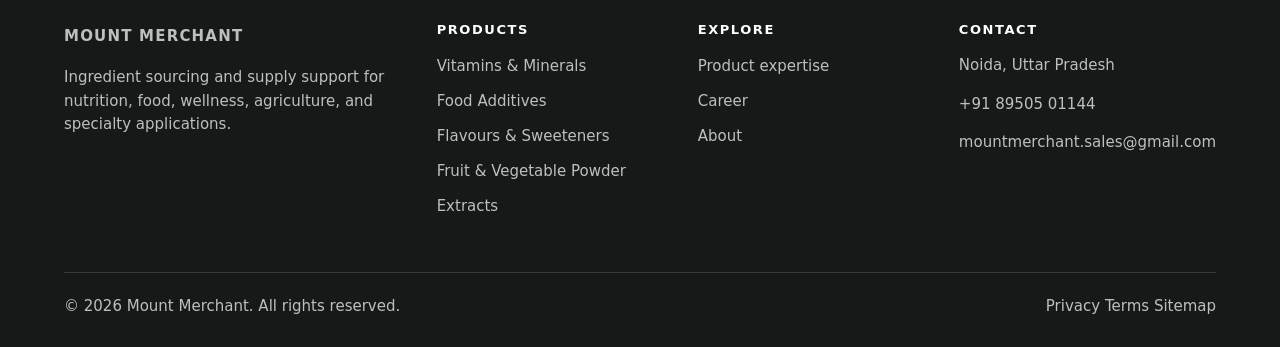
==== commit 2fe2d1a5: "New UI changed" ====
--- a/index.html
+++ b/index.html
@@ -1,543 +1,199 @@
-<!DOCTYPE html>
-<html lang="en">
-
-<head>
-    <meta charset="UTF-8">
-    <meta name="viewport" content="width=device-width, initial-scale=1.0">
-    <title>MOUNT MERCHANT</title>
-    <link rel="stylesheet" href="https://cdnjs.cloudflare.com/ajax/libs/font-awesome/4.7.0/css/font-awesome.min.css">
-    <link rel="stylesheet" href="mountmerchant-css.css ">
-</head>
-
-<body>
-    <header>
-        <div class="header-top">
-            <div class="logo" >
-                <a href="index.html"><img src="logo.png" alt="mountmerchant Logo"></a>
-            </div>
-
-            <button class="mobile-menu-btn">☰</button>
-            <nav class="main-nav" >
-            <ul>
-                <li><a href="index.html">Home</a></li>
-                <li class="dropdown-parent">
-                    <a href="products.html">Products <i class="fa fa-caret-down"></i></a>
-                    <ul class="dropdown">
-                        <li><a href="vitamin.html">Vitamins &amp; Minerals</a></li>
-                        <li><a href="food_add.html">Food Additives</a></li>
-                        <li><a href="flavour.html">Flavours &amp; Sweeteners</a></li>
-                        <li><a href="fruit.html">Fruit &amp; Vegetable Powder</a></li>
-                        <li><a href="extract.html">Extracts</a></li>
-                        <li><a href="amino.html">Amino Acids</a></li>
-                        <li><a href="enzymes.html">Enzymes</a></li>
-                        <li><a href="protiens.html">Proteins</a></li>
-                        <li><a href="chem.html">Speciality Chemicals</a></li>
-                        <li><a href="color.html">Colors</a></li>
-                    </ul>
-                </li>
-                <li><a href="wip.html">About Us</a></li>
-                
-                <li><a href="wip.html">Career</a></li>
-                <li><a href="wip.html">Notice</a></li>
-                <li><a href="contact.html">Contact Us</a></li>
-            </ul>
-        </nav>
-        </div>
-        
-        
-    </header>
-
-
-    
-    <div class="slideshow-container">
-
-        <div class="mySlides fade">
-            <img src="supp.png" style="width:100%">
-            <div class="text">
-
-            </div>
-            
-        </div>
-
-        <div class="mySlides fade">
-            <img src="supp2.png" style="width:100%">
-            <div class="text">
-
-            </div>
-        </div>
-
-        <div class="mySlides fade">
-            <img src="supp3.png" style="width:100%">
-            <div class="text">
-
-            </div>
-            
-        </div>
-
-    </div>
-    </div>
-    <br>
-
-    <div style="text-align:center">
-        <span class="dot"></span>
-        <span class="dot"></span>
-        <span class="dot"></span>
-    </div>
-
-<!-- <nav class="main-nav">
-            <ul>
-                <li><a href="index.html">Home</a></li>
-                <li class="dropdown-parent">
-                    <a href="products.html">Products <i class="fa fa-caret-down"></i></a>
-                    <ul class="dropdown">
-                        <li><a href="vitamin.html">Vitamins &amp; Minerals</a></li>
-                        <li><a href="food_add.html">Food Additives</a></li>
-                        <li><a href="flavour.html">Flavours &amp; Sweeteners</a></li>
-                        <li><a href="fruit.html">Fruit &amp; Vegetable Powder</a></li>
-                        <li><a href="extract.html">Extracts</a></li>
-                        <li><a href="amino.html">Amino Acids</a></li>
-                        <li><a href="enzymes.html">Enzymes</a></li>
-                        <li><a href="protiens.html">Proteins</a></li>
-                        <li><a href="chem.html">Speciality Chemicals</a></li>
-                        <li><a href="color.html">Colors</a></li>
-                    </ul>
-                </li>
-                <li><a href="#">About Us</a></li>
-                <li><a href="contact.html">Contact Us</a></li>
-            </ul>
-        </nav> -->
-
-    <section class="products-section">
-        <h2 class="section-title">Our Segments</h2>
-        <div class="products-grid">
-            <div class="product-card">
-                <div class="product-img">
-                    <img src="./Unknown-3.jpg" alt="Pharmaceutical">
-                </div>
-                <div class="product-info">
-                    <h3>PHARMACEUTICAL</h3>
-                    <p>We provide specialized pharmaceutical ingredients and excipients that support product safety,
-                        efficacy, and innovation. Our portfolio includes binders, disintegrants, stabilizers, coating
-                        agents, controlled-release systems, and fortification blends designed for tablets, capsules,
-                        syrups, and nutraceuticals. With a focus on precision and compliance, our solutions enhance
-                        bioavailability, improve formulation stability, and align with global regulatory standards.</p>
-
-
-                </div>
-            </div>
-            <div class="product-card">
-                <div class="product-img">
-                    <img src="Unknown-7.jpg" alt="Nutraceutical">
-                </div>
-                <div class="product-info">
-                    <h3>NUTRACEUTICALS</h3>
-                    <p>We delivers premium nutraceutical raw materials engineered for high-performance
-                        health and wellness formulations. Our portfolio spans amino acids, vitamins, minerals, herbal
-                        extracts, proteins, enzymes, probiotics, and specialty actives. With a strong emphasis on
-                        purity,
-                        consistency, and dependable sourcing, we empower brands to create superior supplements,
-                        powders, capsules, and functional foods with confidence.</p>
-
-
-                </div>
-            </div>
-            <div class="product-card">
-                <div class="product-img">
-                    <img src="./Unknown.jpg" alt="Animal Nutrition">
-                </div>
-                <div class="product-info">
-                    <h3>ANIMAL NUTRITION</h3>
-                    <p>We delivers premium raw materials that strengthen animal health, immunity, and
-                        performance. Our portfolio spans vitamin and mineral premixes, probiotics, enzymes, amino
-                        acids, and feed-grade additives for poultry, cattle, aquaculture, and pets. With a focus on
-                        quality, safety, and consistency, we enable manufacturers to produce dependable, high-nutrition
-                        feed formulations.
-                    </p>
-
-
-                </div>
-            </div>
-            <div class="product-card">
-                <div class="product-img">
-                    <img src="./Unknown-13.jpg" alt="Dairy">
-                </div>
-                <div class="product-info">
-                    <h3>⁠DAIRY & FUNCTIONAL INGREDIENTS</h3>
-                    <p>We offers advanced dairy and functional ingredients that enhance nutrition, texture,
-                        flavour, and overall product efficiency. Our selection includes milk powders, whey proteins,
-                        caseinates, stabilizers, emulsifiers, probiotics, and fortification blends used across dairy,
-                        beverages, snacks, and wellness products. From yogurts to fortified foods, we provide high-
-                        quality solutions aligned with clean-label trends and improved consumer appeal.</p>
-
-
-                </div>
-            </div>
-            <div class="product-card">
-                <div class="product-img">
-                    <img src="Unknown-2.jpg" alt="  Agriculture">
-                </div>
-                <div class="product-info">
-                    <h3>AGRICULTURE</h3>
-                    <p>We connect producers and users of a variety of crops around the globe through origination,
-                        trading, processing, and distribution, as well as offering a range of farmer services and risk
-                        management solutions.</p>
-
-
-                </div>
-            </div>
-
-
-            <div class="product-card">
-                <div class="product-img">
-                    <img src="Unknown-8.jpg" alt="Bakery">
-                </div>
-                <div class="product-info">
-                    <h3>BAKERY & CONFECTIONERY</h3>
-                    <p>We supplies high-performance ingredients crafted for bakery and confectionery
-                        applications. The range covers stabilizers, emulsifiers, sweeteners, flavours, enzymes, cocoa
-                        derivatives, dairy powders, and texturizing agents that elevate taste, freshness, and
-                        uniformity.
-                        Ideal for breads, cakes, biscuits, chocolates, and candies, our solutions support superior
-                        quality
-                        and extended shelf life.</p>
-
-
-                </div>
-            </div>
-            <div class="product-card">
-                <div class="product-img">
-                    <img src="Unknown-9.jpg" alt="Beverage">
-                </div>
-                <div class="product-info">
-                    <h3>BEVERAGE</h3>
-                    <p>We deliver innovative beverage solutions designed to elevate taste, nutrition, and consumer
-                        satisfaction. Our portfolio includes advanced flavor systems, natural sweeteners, plant-based
-                        proteins, stabilizers, emulsifiers, and fortification blends tailored for a wide range of
-                        applications. From refreshing juices and energy drinks to functional waters and wellness
-                        beverages, we provide high-quality ingredients that support clean-label trends, improved
-                        texture, and enhanced nutritional value. With a focus on efficiency and consumer appeal, our
-                        beverage solutions help brands create products that stand out in today’s competitive market.</p>
-
-
-                </div>
-
-            </div>
-
-            <div class="product-card">
-                <div class="product-img">
-                    <img src="visualelectric-1742410345387.png" alt="Cereals">
-                </div>
-                <div class="product-info">
-                    <h3>CEREALS</h3>
-                    <p>We offer advanced cereal ingredients and solutions that enhance nutrition, texture, and consumer
-                        appeal across breakfast and snack applications. Our portfolio includes whole grains, malt
-                        extracts, fiber blends, starches, fortification systems, and natural sweeteners designed to
-                        improve taste, crunch, and shelf stability.</p>
-
-
-                </div>
-            </div>
-
-            <div class="product-card">
-                <div class="product-img">
-                    <img src="./visualelectric-1742409781086.png" alt="Beauty & Person Care">
-                </div>
-                <div class="product-info">
-                    <h3>BEAUTY & PERSONAL CARE</h3>
-                    <p>Empowering modern formulation excellence, Nutranova provides high-grade
-                        ingredients to the cosmetic and personal care industry. Our offerings include actives,
-                        botanicals, oils, emulsifiers, surfactants, vitamins, and functional additives suited for
-                        advanced skincare, haircare, and body care solutions. Built for superior performance,
-                        they improve texture, stability, and consumer appeal while supporting clean-label
-                        innovation.</p>
-
-
-                </div>
-            </div>
-        </div>
-    </section>
-
-    <!-- <section class="why-choose-us purpose-section">
-        <div class="container">
-            <h1 style="text-align: center;">Our Purpose</h1>
-            <div class="why-choose-us-grid">
-                <div class="why-choose-us-text">
-                    <div class="section-title">
-
-                        <p><b>To nourish the world in a safe, responsible and sustainable way</b></p> <br>
-                        <p>Sitting at the heart of the global supply chain, we join farmers, ranchers, manufacturers,
-                            foodservice customers and retailers in sourcing, making and delivering products that are
-                            vital for
-                            living.​</p>
-                        <br>
-                        <p>Every day, our 155K+ team members come to work:</p>
-                        <br>
-                        <p class="bullet">Driven to improve lives through food, nutrition and health</p>
-                        <p class="bullet">Looking for ways to innovate with purpose</p>
-                        <p class="bullet">Committed to nourishing our growing world by providing access to life’s
-                            essentials</p>
-                        <br>
-                        <p>This is how we create new opportunities for our customers to grow, communities to prosper and
-                            consumers
-                            to live well.</p>
-                    </div>
-                </div>
-                <div class="why-choose-us-image">
-                    <img src="purpose.png" alt="Agriculture products and services">
-                </div>
-            </div>
-        </div>
-
-    </section> -->
-    <h2 class="section-title">Our Purpose</h2>
-    <div class="">
-        
-        <div >
-            <img src="purpose.png" style="width:100%; padding: 20px;" alt="Purpose">
-            <div class="text">
-
-            </div>
-        </div>
-
-    </div>
-
-    <section class="services-section">
-        <h2 class="section-title">Our Services</h2>
-        <div class="services-container">
-            <div class="service-box">
-                <div class="service-icon">🌱</div>
-                <h3>Manufacturer Services</h3>
-                <p>Comprehensive support for Manufacturer including crop inputs, agronomic advice, and market access to
-                    enhance business productivity and income.</p>
-            </div>
-            <div class="service-box">
-                <div class="service-icon">🚚</div>
-                <h3>Supply Chain Solutions</h3>
-                <p>End-to-end supply chain management services including storage, logistics, and distribution to ensure
-                    product integrity and timely delivery.</p>
-            </div>
-            <div class="service-box">
-                <div class="service-icon">📊</div>
-                <h3>Risk Management</h3>
-                <p>Strategic risk management solutions to help businesses navigate commodity price volatility and market
-                    uncertainties.</p>
-            </div>
-            <div class="service-box">
-                <div class="service-icon">🔬</div>
-                <h3>Research & Development</h3>
-                <p>Innovative R&D services to develop sustainable agricultural practices and new food technologies for
-                    the future.</p>
-            </div>
-            <div class="service-box">
-                <div class="service-icon">💼</div>
-                <h3>Business Consulting</h3>
-                <p>Expert advisory services to help agribusinesses optimize operations, improve sustainability, and
-                    drive growth.</p>
-            </div>
-            <div class="service-box">
-                <div class="service-icon">🌍</div>
-                <h3>Sustainability Programs</h3>
-                <p>Customized sustainability initiatives to help businesses reduce environmental impact and meet ESG
-                    goals.</p>
-            </div>
-            <div class="service-box">
-                <div class="service-icon">💼</div>
-                <h3>Product Development</h3>
-                <p>If you’re on the lookout for nutraceuticals that are 100% safe, effective, and natural with zero compromise on quality, choose MOUNT MERCHANT ACTIVE.</p>
-            </div>
-            <div class="service-box">
-                <div class="service-icon">🌍</div>
-                <h3>Regulatory Compliance</h3>
-                <p>Stay ahead of changing laws and ensure your labels are accurate, clear, and legally compliant across all Regulations.</p>
-            </div>
-        </div>
-    </section>
-
-    <section class="sectors-section">
-        <h2 class="section-title">Industry Sectors We Serve</h2>
-        <div class="sectors-slider">
-            <div class="sector-slide">
-                <img src="Unknown.jpeg" alt="Food Processing">
-                <div class="sector-overlay">
-                    <h3>Food Processing</h3>
-                </div>
-            </div>
-            <div class="sector-slide">
-                <img src="indus1.jpeg" alt="Supplement">
-                <div class="sector-overlay">
-                    <h3>Supplement</h3>
-                </div>
-            </div>
-            <div class="sector-slide">
-                <img src="indus3.jpeg" alt="Cosmetic">
-                <div class="sector-overlay">
-                    <h3>Cosmetic</h3>
-                </div>
-            </div>
-            <div class="sector-slide">
-                <img src="indus2.jpeg" alt="Retail">
-                <div class="sector-overlay">
-                    <h3>Retail</h3>
-                </div>
-            </div>
-            <div class="sector-slide">
-                <img src="Unknown-3.jpeg" alt="Agriculture">
-                <div class="sector-overlay">
-                    <h3>Agriculture</h3>
-                </div>
-            </div>
-            
-
-        </div>
-    </section>
-
-
-
-
-    <section class="why-choose-us">
-        <div class="container">
-            <div class="section-title">
-                <h2>Why Us?</h2>
-                <p>We tailor our services to align with your requirements ensuring yours sucess</p>
-            </div>
-
-            <div class="features-grid">
-                <div class="feature-box">
-                    <div class="feature-icon">
-                        <i class="fa fa-graduation-cap"></i>
-                    </div>
-                    <h3 class="feature-title">Customer Centric Approach</h3>
-                    <p class="feature-description">We prioritize understanding and meeting the unique needs of each
-                        customer, ensuring a personalized experience that drives long-term success and satisfaction.</p>
-                </div>
-
-                <div class="feature-box">
-                    <div class="feature-icon">
-                        <i class="fa fa-book"></i>
-                    </div>
-                    <h3 class="feature-title">Diversity</h3>
-                    <p class="feature-description">Our diverse team brings varied perspectives, fostering innovation and
-                        allowing us to adapt to the changing needs of a global market.
-                    <h1></h1>
-                    </p>
-                </div>
-
-                <div class="feature-box">
-                    <div class="feature-icon">
-                        <i class="fa fa-users"></i>
-                    </div>
-                    <h3 class="feature-title">World Class Supply Chain Management</h3>
-                    <p class="feature-description">With cutting-edge technology and global partnerships, we streamline
-                        your supply chain for maximum efficiency and reliability</p>
-                </div>
-
-                <div class="feature-box">
-                    <div class="feature-icon">
-                        <i class="fa fa-laptop"></i>
-                    </div>
-                    <h3 class="feature-title">Multitask To Strenthern Client Buisness</h3>
-                    <p class="feature-description">We are equipped to handle multiple tasks simultaneously, offering
-                        flexible solutions that enable your business to grow and thrive.</p>
-                </div>
-
-                <div class="feature-box">
-                    <div class="feature-icon">
-                        <i class="fa fa-line-chart"></i>
-                    </div>
-                    <h3 class="feature-title">Cost efficiency</h3>
-                    <p class="feature-description">We deliver high-quality results while minimizing costs, helping your
-                        business stay competitive and profitable in a fast-moving market.</p>
-                </div>
-
-                <div class="feature-box">
-                    <div class="feature-icon">
-                        <i class="fa fa-handshake-o"></i>
-                    </div>
-                    <h3 class="feature-title">Career Support</h3>
-                    <p class="feature-description">We invest in our team’s growth through training and development
-                        programs, ensuring that our employees deliver top-notch service to our clients.</p>
-                </div>
-            </div>
-        </div>
-        <div class="scroll-container-train">
-            <img src="./Screenshot_20250909_110425_Google.jpg" class="scroll-img" alt="photo">
-            <!-- duplicate image, staggered to overlap loops and avoid dead gap -->
-            <img src="./Screenshot_20250909_110425_Google.jpg" class="scroll-img" alt="photo">
-        </div>
-
-    </section>
-
-    <section class="cta-section">
-        <h2>Mountmerchant</h2>
-        <p>By hiring our team, you gain access to a powerhouse of innovation, dedication, and a partner in achieving
-            your goals. Let's collaborate and make your vision a reality.</p>
-    </section>
-
-    <div class="icon-bar">
-        <a href="https://api.whatsapp.com/send?phone=918950501144&text=I%20am%20interested%20in%20learning%20more%20about%20your%20services.
-" target="_blank" class="facebook"><i class="fa fa-whatsapp"></i></a>
-    </div>
-
-    <footer>
-        <div class="footer-content">
-            <!-- <div class="footer-col">
-                <h4>About mountmerchant</h4>
-                <ul>
-                    <li><a href="#">Our Company</a></li>
-                    <li><a href="#">Our History</a></li>
-                    <li><a href="#">Leadership</a></li>
-                    <li><a href="#">Locations</a></li>
-                </ul>
-            </div>
-            
-            <div class="footer-col">
-                <h4>Connect With Us</h4>
-                <ul>
-                    <li><a href="#">Contact Us</a></li>
-                    <li><a href="#">LinkedIn</a></li>
-                    <li><a href="#">Twitter</a></li>
-                    <li><a href="#">Facebook</a></li>
-                </ul>
-            </div> -->
-        </div>
-        <div class="footer-bottom">
-            <p>&copy; 2025 Mountmerchant, Incorporated. All Rights Reserved.</p>
-            <p><a href="#">Privacy Policy</a> | <a href="#">Terms of Use</a> | <a href="#">Sitemap</a></p>
-        </div>
-    </footer>
-
-    <script src="mountmerchant-js.js"></script>
-    <script>
-
-        const container = document.querySelector('.bars-container');
-        for (let i = 0; i < 50; i++) {
-            const bar = document.createElement('span');
-            bar.style.setProperty('--i', i);
-            container.appendChild(bar);
-        }
-    </script>
-    <script>
-        let slideIndex = 0;
-        showSlides();
-
-        function showSlides() {
-            let i;
-            let slides = document.getElementsByClassName("mySlides");
-            let dots = document.getElementsByClassName("dot");
-            for (i = 0; i < slides.length; i++) {
-                slides[i].style.display = "none";
-            }
-            slideIndex++;
-            if (slideIndex > slides.length) { slideIndex = 1 }
-            for (i = 0; i < dots.length; i++) {
-                dots[i].className = dots[i].className.replace(" active", "");
-            }
-            slides[slideIndex - 1].style.display = "block";
-            dots[slideIndex - 1].className += " active";
-            setTimeout(showSlides, 4000); // Change image every 2 seconds
-        }
-    </script>
-
-</body>
-
-</html>+﻿<!DOCTYPE html>
+<html lang="en">
+<head>
+  <meta charset="UTF-8">
+  <meta name="viewport" content="width=device-width, initial-scale=1.0">
+  <meta name="description" content="Mount Merchant supplies specialty ingredients for nutrition, food, pharmaceutical, personal care, agriculture, and industrial applications.">
+  <title>Mount Merchant | Specialty Ingredient Sourcing</title>
+  <link rel="preload" href="mountmerchant-css.css" as="style">
+  <link rel="stylesheet" href="mountmerchant-css.css">
+</head>
+<body>
+<header class="site-header" data-site-header>
+  <a class="skip-link" href="#main">Skip to content</a>
+  <div class="nav-shell">
+    <a class="brand" href="index.html" aria-label="Mount Merchant home"><img src="logo.png" alt="Mount Merchant logo" width="140" height="72"></a>
+    <button class="mobile-menu-btn" type="button" aria-label="Open navigation" aria-expanded="false" aria-controls="site-nav"><span></span><span></span></button>
+    <nav class="main-nav" id="site-nav" aria-label="Primary navigation">
+      <ul>
+        <li><a aria-current="page" href="index.html">Home</a></li>
+        <li class="dropdown-parent"><a href="products.html">Products</a><button class="submenu-toggle" type="button" aria-label="Toggle product menu" aria-expanded="false"></button><ul class="dropdown"><li><a href="vitamin.html">Vitamins & Minerals</a></li>
+<li><a href="food_add.html">Food Additives</a></li>
+<li><a href="flavour.html">Flavours & Sweeteners</a></li>
+<li><a href="fruit.html">Fruit & Vegetable Powder</a></li>
+<li><a href="extract.html">Extracts</a></li>
+<li><a href="amino.html">Amino Acids</a></li>
+<li><a href="enzymes.html">Enzymes</a></li>
+<li><a href="protiens.html">Proteins</a></li>
+<li><a href="chem.html">Speciality Chemicals</a></li>
+<li><a href="color.html">Colors</a></li></ul></li>
+        <li><a href="wip.html">About</a></li>
+        <li><a href="wip.html">Career</a></li>
+      </ul>
+    </nav>
+    <a class="nav-cta" href="contact.html">Start inquiry</a>
+  </div>
+</header>
+<main id="main">
+<section class="hero home-hero">
+  <img src="top1.png" alt="Bulk nutrition ingredients in a warehouse" fetchpriority="high">
+  <div class="hero-copy reveal"><span class="eyebrow">Mount Merchant</span><h1>Specialty ingredients for products that need to perform.</h1><p>We connect food, nutrition, pharmaceutical, personal care, agriculture, and industrial teams with dependable raw materials and formulation support.</p><div class="hero-actions"><a class="btn primary" href="products.html">Explore products</a><a class="btn ghost" href="contact.html">Talk to sourcing</a></div></div>
+</section>
+<section class="proof-strip" aria-label="Mount Merchant strengths"><div><strong>10+</strong><span>Product families</span></div><div><strong>B2B</strong><span>Ingredient sourcing</span></div><div><strong>Multi-sector</strong><span>Food, nutrition, pharma, care</span></div></section>
+<section class="editorial-section"><div class="section-heading reveal"><span class="eyebrow" style="font-size: 20px;">OUR SEGMENTS</span><h2>Built around the categories your customers already care about.</h2></div><div class="story-grid"><article class="story-card reveal"><img src="Unknown-3.jpg" alt="Pharmaceutical" loading="lazy"><div><span class="eyebrow">Sector</span><h3>Pharmaceutical</h3><p>Specialized excipients, actives, coating agents, stabilizers, and fortification blends for safe, consistent formulations.</p></div></article>
+<article class="story-card reveal"><img src="Unknown-7.jpg" alt="Nutraceuticals" loading="lazy"><div><span class="eyebrow">Sector</span><h3>Nutraceuticals</h3><p>Premium vitamins, minerals, amino acids, enzymes, proteins, extracts, and specialty actives for wellness brands.</p></div></article>
+<article class="story-card reveal"><img src="Unknown.jpg" alt="Animal Nutrition" loading="lazy"><div><span class="eyebrow">Sector</span><h3>Animal Nutrition</h3><p>Feed-grade additives, premixes, probiotics, enzymes, and amino acids for poultry, cattle, aquaculture, and pets.</p></div></article>
+<article class="story-card reveal"><img src="Unknown-13.jpg" alt="Dairy & Functional Ingredients" loading="lazy"><div><span class="eyebrow">Sector</span><h3>Dairy & Functional Ingredients</h3><p>Dairy powders, whey proteins, caseinates, stabilizers, emulsifiers, and probiotic systems.</p></div></article>
+<article class="story-card reveal"><img src="Unknown-2.jpg" alt="Agriculture" loading="lazy"><div><span class="eyebrow">Sector</span><h3>Agriculture</h3><p>Sourcing, distribution, and risk-aware supply support for agricultural and crop-linked markets.</p></div></article>
+<article class="story-card reveal"><img src="Unknown-8.jpg" alt="Bakery & Confectionery" loading="lazy"><div><span class="eyebrow">Sector</span><h3>Bakery & Confectionery</h3><p>Sweeteners, flavors, enzymes, cocoa derivatives, dairy powders, and texturizers for reliable shelf appeal.</p></div></article>
+<article class="story-card reveal"><img src="Unknown-9.jpg" alt="Beverage" loading="lazy"><div><span class="eyebrow">Sector</span><h3>Beverage</h3><p>Flavor systems, sweeteners, proteins, stabilizers, emulsifiers, and fortification blends for modern beverage formats.</p></div></article>
+<article class="story-card reveal"><img src="visualelectric-1742410345387.png" alt="Cereals" loading="lazy"><div><span class="eyebrow">Sector</span><h3>Cereals</h3><p>Whole grains, malt extracts, fiber blends, starches, and fortification systems for breakfast and snack products.</p></div></article>
+<article class="story-card reveal"><img src="visualelectric-1742409781086.png" alt="Beauty & Personal Care" loading="lazy"><div><span class="eyebrow">Sector</span><h3>Beauty & Personal Care</h3><p>Actives, botanicals, oils, emulsifiers, surfactants, vitamins, and functional additives for advanced personal care.</p></div></article></div></section>
+<section class="purpose-section"><div class="purpose-media reveal"><img src="purpose.png" alt="Purpose led global supply chain" loading="lazy"></div><div class="purpose-copy reveal"><span class="eyebrow" style="font-size: 20px;">Purpose</span><h2>To nourish the world in a safe, responsible and sustainable way.</h2><p>Sitting at the heart of the global supply chain, we join farmers, ranchers, manufacturers, foodservice customers and retailers in sourcing, making and delivering products that are vital for living.
+<br><br>
+Every day, our 155K+ team members come to work:<br>
+- Driven to improve lives through food, nutrition and health<br>
+- Looking for ways to innovate with purpose<br>
+- Committed to nourishing our growing world by providing access to life’s essentials<br><br>
+
+This is how we create new opportunities for our customers to grow, communities to prosper and consumers to live well.</p><a class="text-link" href="contact.html">Start a supply conversation</a></div></section>
+
+<section class="editorial-section split-section"><div class="section-kicker reveal"><span class="eyebrow" style="font-size:20px;">Product expertise</span><h2>From micronutrients to functional systems, every category is built for practical formulation needs.</h2></div><div class="product-mosaic"><article class="product-tile reveal">
+  <a href="vitamin.html" aria-label="Read more about Vitamins & Minerals">
+    <img src="Unknown-10.jpg" alt="Vitamins & Minerals" loading="lazy">
+    <span class="eyebrow">Ingredient system</span>
+    <h3>Vitamins & Minerals</h3>
+    <p>Micronutrient systems for fortified foods, beverages, supplements, and clinical nutrition.</p>
+  </a>
+
+</article>
+<article class="product-tile reveal">
+  <a href="food_add.html" aria-label="Read more about Food Additives">
+    <img src="Unknown-8.jpg" alt="Food Additives" loading="lazy">
+    <span class="eyebrow">Ingredient system</span>
+    <h3>Food Additives</h3>
+    <p>Functional additives that improve texture, stability, shelf life, and processing performance.</p>
+  </a>
+</article>
+<article class="product-tile reveal">
+  <a href="flavour.html" aria-label="Read more about Flavours & Sweeteners">
+    <img src="street-tacos-12.jpg" alt="Flavours & Sweeteners" loading="lazy">
+    <span class="eyebrow">Ingredient system</span>
+    <h3>Flavours & Sweeteners</h3>
+    <p>Taste systems for beverages, nutrition, bakery, confectionery, and wellness formats.</p>
+  </a>
+</article>
+<article class="product-tile reveal">
+  <a href="fruit.html" aria-label="Read more about Fruit & Vegetable Powder">
+    <img src="Unknown-2.jpg" alt="Fruit & Vegetable Powder" loading="lazy">
+    <span class="eyebrow">Ingredient system</span>
+    <h3>Fruit & Vegetable Powder</h3>
+    <p>Plant-based powders for color, flavor, nutrition, and clean-label formulation.</p>
+  </a>
+</article>
+<article class="product-tile reveal">
+  <a href="extract.html" aria-label="Read more about Extracts">
+    <img src="visualelectric-1742410004958.png" alt="Extracts" loading="lazy">
+    <span class="eyebrow">Ingredient system</span>
+    <h3>Extracts</h3>
+    <p>Botanical and specialty extracts for nutrition, personal care, and functional products.</p>
+  </a>
+</article>
+<article class="product-tile reveal">
+  <a href="amino.html" aria-label="Read more about Amino Acids">
+    <img src="Unknown-5.jpg" alt="Amino Acids" loading="lazy">
+    <span class="eyebrow">Ingredient system</span>
+    <h3>Amino Acids</h3>
+    <p>Essential and non-essential amino acids for sports, clinical, animal, and food applications.</p>
+  </a>
+</article>
+<article class="product-tile reveal">
+  <a href="enzymes.html" aria-label="Read more about Enzymes">
+    <img src="Unknown-4.jpg" alt="Enzymes" loading="lazy">
+    <span class="eyebrow">Ingredient system</span>
+    <h3>Enzymes</h3>
+    <p>Biocatalyst solutions for food processing, nutrition, pharmaceuticals, and industrial performance.</p>
+  </a>
+</article>
+<article class="product-tile reveal">
+  <a href="protiens.html" aria-label="Read more about Proteins">
+    <img src="visualelectric-1742410345387.png" alt="Proteins" loading="lazy">
+    <span class="eyebrow">Ingredient system</span>
+    <h3>Proteins</h3>
+    <p>Dairy, plant, and specialty protein ingredients for modern nutrition systems.</p>
+  </a>
+</article>
+<article class="product-tile reveal">
+  <a href="chem.html" aria-label="Read more about Speciality Chemicals">
+    <img src="Unknown-6.jpg" alt="Speciality Chemicals" loading="lazy">
+    <span class="eyebrow">Ingredient system</span>
+    <h3>Speciality Chemicals</h3>
+    <p>High-value specialty ingredients for advanced formulations and technical applications.</p>
+  </a>
+</article>
+<article class="product-tile reveal">
+  <a href="color.html" aria-label="Read more about Colors">
+    <img src="Unknown-14.jpg" alt="Colors" loading="lazy">
+    <span class="eyebrow">Ingredient system</span>
+    <h3>Colors</h3>
+    <p>Natural and synthetic colors that improve product identity, appeal, and batch consistency.</p>
+  </a>
+</article></div></section>
+
+<section class="editorial-section split-section"><div class="product-mosaic"><article class="product-tile reveal">
+  <a href="vitamin.html" aria-label="Read more about Vitamins & Minerals">
+    <img src="Unknown.jpeg" alt="Vitamins & Minerals" loading="lazy">
+    <!-- <span class="eyebrow">Ingredient system</span> -->
+    <h3>Food Processing</h3>
+   
+  </a>
+
+</article>
+<article class="product-tile reveal">
+  <a href="food_add.html" aria-label="Read more about Food Additives">
+    <img src="indus1.jpeg" alt="Food Additives" loading="lazy">
+    <!-- <span class="eyebrow">Ingredient system</span> -->
+    <h3>Supplements</h3>
+    <!-- <p>Functional additives that improve texture, stability, shelf life, and processing performance.</p> -->
+  </a>
+</article>
+<article class="product-tile reveal">
+  <a href="flavour.html" aria-label="Read more about Flavours & Sweeteners">
+    <img src="indus3.jpeg" alt="Flavours & Sweeteners" loading="lazy">
+    <!-- <span class="eyebrow">Ingredient system</span> -->
+    <h3>Cosmetics</h3>
+    <!-- <p>Taste systems for beverages, nutrition, bakery, confectionery, and wellness formats.</p> -->
+  </a>
+</article>
+<article class="product-tile reveal">
+  <a href="fruit.html" aria-label="Read more about Fruit & Vegetable Powder">
+    <img src="indus2.jpeg" alt="Fruit & Vegetable Powder" loading="lazy">
+    <!-- <span class="eyebrow">Ingredient system</span> -->
+    <h3>Retail</h3>
+    <!-- <p>Plant-based powders for color, flavor, nutrition, and clean-label formulation.</p> -->
+  </a>
+</article>
+
+</article></div><div class="section-kicker reveal"><span class="eyebrow" style="font-size:20px;">Industry Sectors We Serve</span><h2>Serving diverse industries with premium raw materials and dependable supply chain solutions. </h2>
+<p>We provide high-quality ingredients, specialty raw materials, and end-to-end supply solutions to a wide range of industries. With a strong focus on quality, compliance, and reliability, we support manufacturers across food processing, nutraceuticals, dietary supplements, cosmetics, and personal care sectors, helping them deliver innovative products to markets worldwide.</p></div></section>
+<section class="dark-band"><div class="section-heading reveal"><span class="eyebrow">Why Mount Merchant</span><h2>Less noise, clearer sourcing, stronger formulation confidence.</h2></div><div class="feature-row"><article><h3>Customer-centered sourcing</h3><p>Ingredient conversations begin with your application, constraints, target market, and quality needs.</p></article><article><h3>Supply chain focus</h3><p>We support consistent availability, documentation clarity, and practical logistics coordination.</p></article><article><h3>Technical breadth</h3><p>One partner across nutrition, food, personal care, agriculture, animal nutrition, and specialty ingredients.</p></article></div></section>
+
+<section class="cta-panel reveal"><span class="eyebrow">Inquiry</span><h2>Need a specific ingredient, grade, or application match?</h2><p>Share the product category, target use, and volume range. The team will help identify a fit.</p><a class="btn primary" href="contact.html">Contact Mount Merchant</a></section>
+</main>
+<a class="whatsapp-float" href="https://api.whatsapp.com/send?phone=918950501144&text=I%20am%20interested%20in%20learning%20more%20about%20your%20services." target="_blank" rel="noopener" aria-label="Chat with Mount Merchant on WhatsApp">
+  <img src="https://upload.wikimedia.org/wikipedia/commons/6/6b/WhatsApp.svg" alt="WhatsApp" style="width:24px;height:24px;">
+</a>
+<footer class="site-footer">
+  <div class="footer-grid">
+    <div><a class="footer-brand" href="index.html">Mount Merchant</a><p>Ingredient sourcing and supply support for nutrition, food, wellness, agriculture, and specialty applications.</p></div>
+    <div><h2>Products</h2><ul><li><a href="vitamin.html">Vitamins & Minerals</a></li><li><a href="food_add.html">Food Additives</a></li><li><a href="flavour.html">Flavours & Sweeteners</a></li><li><a href="fruit.html">Fruit & Vegetable Powder</a></li><li><a href="extract.html">Extracts</a></li></ul></div>
+    <div><h2>Explore</h2><ul><li><a href="products.html">Product expertise</a></li><li><a href="wip.html">Career</a></li><li><a href="wip.html">About</a></li></ul></div>
+    <div><h2>Contact</h2><p>Noida, Uttar Pradesh</p><p><a href="tel:+918950501144">+91 89505 01144</a></p><p><a href="mailto:mountmerchant.sales@gmail.com">mountmerchant.sales@gmail.com</a></p></div>
+  </div>
+  <div class="footer-bottom"><p>&copy; 2026 Mount Merchant. All rights reserved.</p><p><a href="contact.html">Privacy</a> <a href="contact.html">Terms</a> <a href="products.html">Sitemap</a></p></div>
+</footer>
+<script src="mountmerchant-js.js" defer></script>
+</body>
+</html>
+
+
--- a/mountmerchant-css.css
+++ b/mountmerchant-css.css
@@ -1,1438 +1,920 @@
-/* mountmerchant-css.css - Main stylesheet for the website */
-
-/* Reset and Base Styles */
-* {
-    margin: 0;
-    padding: 0;
-    box-sizing: border-box;
-}
-
-body {
-    font-family: 'Arial', sans-serif;
-    line-height: 1.6;
-    color: #333;
-}
-
-a {
-    text-decoration: none;
-    color: #0066cc;
-}
-
-ul {
-    list-style: none;
-}
-
-img {
-    max-width: 100%;
-}
-
-.btn {
-    display: inline;
-    padding: 10px 20px;
-    background-color: #0066cc;
-    color: white;
-    border-radius:1000px 1px;
-    font-weight: bold;
-    transition: background-color ease-in s ;
-}
-.pbtn {
-    display: inline;
-    padding: 10px 20px;
-    background-color: #11617a;
-    color: white;
-    font-weight: bold;
-    width: 100%;
-    border: none;
-    bottom: 0%;
-    cursor: pointer;
-    transition: transform 0.3s ease;
-}
-
-.pbtn:hover {
-    transform: scale(1.1);
-    background-color: #11617a;
-}
-
-.btn:hover {
-    background-color: #11617a;
-}
-
-.btn-white {
-    background-color: white;
-    color: #0066cc;
-}
-
-.btn-white:hover {
-    background-color: #f0f0f0;
-}
-  
-/* Fancy Netflix-like button */
-
-.fancy-btn {
-    
-  
-  
-    position: relative;
-    display: flex;
-    align-items: center;
-    justify-content: center;
-    padding: 0 25px;
-    height: 60px;
-    background: rgba(0,0,0,0.2);
-    border-radius: 10px;
-    cursor: pointer;
-    overflow: hidden;
-    font-size: 1rem;
-    text-transform: uppercase;
-    letter-spacing: 0.1em;
-    color: #000000;
-    text-decoration: none;
-    transition: color 0.3s, letter-spacing 0.3s;
-    font-family: "Poppins", sans-serif;
-    gap: 6px;
-    z-index: 0; /* ↓↓ lower than text */
-    
-    }
-  
-
-
-/* Glow and spacing on hover */
-.fancy-btn:hover {
-    filter: drop-shadow(0 0 15px #100790) drop-shadow(0 0 35px #170795);
-    letter-spacing: 0.2em;
-    color: #fff;
-}
-
-/* Vertical bars */
-.fancy-btn span:not(.text){
-    position: absolute;
-    bottom: 0;
-    width: 4000px;
-     background-blend-mode: 10;
-    height: 0;
-    background: linear-gradient( rgba(51, 155, 215, 0.8), rgba(20, 6, 222, 0.635));
-    pointer-events: none;
-    transition: height 0.35s ease;
-    border-radius: 0px;
-    z-index: -11; /* ↓↓ lower than text */
-    animation:pulce-bar 5.5s ease-out ;
-   
-} @keyframes pulse-bar {
-    0%, 100% {
-      transform: scaleY(0.2);
-      opacity: 0.3;
-    }
-    50% {
-      transform: scaleY(1);
-      opacity: 1;
-    }
-  }  
-
-
-
-
-/* Position each of the 30 bars evenly */
-.fancy-btn span:nth-child(1) { left: 3%; }
-.fancy-btn span:nth-child(2) { left: 6%; }
-.fancy-btn span:nth-child(3) { left: 9%; }
-.fancy-btn span:nth-child(4) { left: 12%; }
-.fancy-btn span:nth-child(5) { left: 15%; }
-.fancy-btn span:nth-child(6) { left: 18%; }
-.fancy-btn span:nth-child(7) { left: 21%; }
-.fancy-btn span:nth-child(8) { left: 24%; }
-.fancy-btn span:nth-child(9) { left: 27%; }
-.fancy-btn span:nth-child(10) { left: 30%; }
-.fancy-btn span:nth-child(11) { left: 33%; }
-.fancy-btn span:nth-child(12) { left: 36%; }
-.fancy-btn span:nth-child(13) { left: 39%; }
-.fancy-btn span:nth-child(14) { left: 42%; }
-.fancy-btn span:nth-child(15) { left: 45%; }
-.fancy-btn span:nth-child(16) { left: 48%; }
-.fancy-btn span:nth-child(17) { left: 51%; }
-.fancy-btn span:nth-child(18) { left: 54%; }
-.fancy-btn span:nth-child(19) { left: 57%; }
-.fancy-btn span:nth-child(20) { left: 60%; }
-.fancy-btn span:nth-child(21) { left: 63%; }
-.fancy-btn span:nth-child(22) { left: 66%; }
-.fancy-btn span:nth-child(23) { left: 69%; }
-.fancy-btn span:nth-child(24) { left: 72%; }
-.fancy-btn span:nth-child(25) { left: 75%; }
-.fancy-btn span:nth-child(26) { left: 78%; }
-.fancy-btn span:nth-child(27) { left: 81%; }
-.fancy-btn span:nth-child(28) { left: 84%; }
-.fancy-btn span:nth-child(29) { left: 87%; }
-.fancy-btn span:nth-child(30) { left: 90%; }
-.fancy-btn span:nth-child(31) { left: 0%; }
-.fancy-btn span:nth-child(32) { left: 1%; }
-.fancy-btn span:nth-child(33) { left: 2%; }
-.fancy-btn span:nth-child(34) { left: 2.5%; }
-
-/* Staggered animation delays */
-.fancy-btn:hover span:nth-child(1) { transition-delay: 0s; height: 100%; }
-.fancy-btn:hover span:nth-child(2) { transition-delay: 0.02s; height: 100%; }
-.fancy-btn:hover span:nth-child(3) { transition-delay: 0.04s; height: 100%; }
-.fancy-btn:hover span:nth-child(4) { transition-delay: 0.12s; height: 100%; }
-.fancy-btn:hover span:nth-child(5) { transition-delay: 0.14s; height: 100%; }
-.fancy-btn:hover span:nth-child(6) { transition-delay: 0.16s; height: 100%; }
-.fancy-btn:hover span:nth-child(7) { transition-delay: 0.18s; height: 100%; }
-.fancy-btn:hover span:nth-child(8) { transition-delay: 0.20s; height: 100%; }
-.fancy-btn:hover span:nth-child(9) { transition-delay: 0.22s; height: 100%; }
-.fancy-btn:hover span:nth-child(10) { transition-delay: 0.24s; height: 100%; }
-.fancy-btn:hover span:nth-child(11) { transition-delay: 0.26s; height: 100%; }
-.fancy-btn:hover span:nth-child(12) { transition-delay: 0.28s; height: 100%; }
-.fancy-btn:hover span:nth-child(13) { transition-delay: 0.30s; height: 100%; }
-.fancy-btn:hover span:nth-child(14) { transition-delay: 0.32s; height: 100%; }
-.fancy-btn:hover span:nth-child(15) { transition-delay: 0.34s; height: 100%; }
-.fancy-btn:hover span:nth-child(16) { transition-delay: 0.38s; height: 100%; }
-.fancy-btn:hover span:nth-child(17) { transition-delay: 0.42s; height: 100%; }
-.fancy-btn:hover span:nth-child(18) { transition-delay: 0.46s; height: 100%; }
-.fancy-btn:hover span:nth-child(19) { transition-delay: 0.50s; height: 100%; }
-.fancy-btn:hover span:nth-child(20) { transition-delay: 0.54s; height: 100%; }
-.fancy-btn:hover span:nth-child(21) { transition-delay: 0.58s; height: 100%; }
-.fancy-btn:hover span:nth-child(22) { transition-delay: 0.62s; height: 100%; }
-.fancy-btn:hover span:nth-child(23) { transition-delay: 0.67s; height: 100%; }
-.fancy-btn:hover span:nth-child(25) { transition-delay:0 .72s; height: 100%; }
-.fancy-btn:hover span:nth-child(26) { transition-delay: 0.79s; height: 100%; }
-.fancy-btn:hover span:nth-child(27) { transition-delay: 0.86s; height: 100%; }
-.fancy-btn:hover span:nth-child(28) { transition-delay: 0.95ms; height: 100%; }
-.fancy-btn:hover span:nth-child(29) { transition-delay: 1.5ms; height: 100%; }
-.fancy-btn:hover span:nth-child(30) { transition-delay: 1.59ms; height: 100%; }
-.fancy-btn:hover span:nth-child(31) { transition-delay: 0s; height: 100%; }
-.fancy-btn:hover span:nth-child(32) { transition-delay: 0s; height: 100%; }
-.fancy-btn:hover span:nth-child(33) { transition-delay: 0s; height: 100%; }
-.fancy-btn:hover span:nth-child(34) { transition-delay: 0s; height: 100%; }
-.fancy-btn.text {
-    position: relative;
-    z-index: 2; /* ↑↑ higher than bars */
-}
-
-.fancy-btn::before {
-    content: '';
-    position: absolute;
-    inset: 0;
-    background: repeating-linear-gradient(
-        900deg,
-        rgba(57, 39, 215, 0.485),
-        rgba(60, 39, 219, 0.5) 2px,
-        transparent 2px,
-        transparent 4px
-    );
-    opacity: 0;
-    transition: opacity 0.3s;
-    pointer-events: none;
-    z-index: -2;
-}
-
-.netflix-btn:hover::before {
-    opacity: 0.5;
-}
-
-
-/* Header Styles */
-header {
-    background: rgba(236, 236, 236, 0.6);
-    backdrop-filter: blur(5px);
-    box-shadow: 0 2px 5px rgba(0, 0, 0, 0.055);
-    position: fixed;
-    width: 90%;
-
-    
-    /* position: fixed; */
-    top: 10px;
-    z-index: 100;
-    /* Round left side */
-  border-top-left-radius: 50px;
-  border-bottom-left-radius: 50px;
-
-  /* Round right side */
-  border-top-right-radius: 50px;
-  border-bottom-right-radius: 50px;
-  left: 50%;
-  transform: translateX(-50%); /* ensures perfect centering */
-  transition: background-color 0.3s ease;
-}
-
-.header-top {
-    background: rgba(255, 255, 255, 0.6);
-    /* backdrop-filter: blur(10px); */
-    display: flex;
-    justify-content: flex-start;
-    align-items: center;
-    padding-left: 15px ;
-    height: 40px;
-    background-color: #f9fafc;
-    background:transparent;
-    position: relative;
-    /* Round left side */
-  border-top-left-radius: 50px;
-  border-bottom-left-radius: 50px;
-
-  /* Round right side */
-  border-top-right-radius: 50px;
-  border-bottom-right-radius: 50px;
-  margin: 15px;
-}
-
-
-.logo img {
-    height: 60px;
-}
-
-.logo { order: 1; }
-
-.mobile-menu-btn {
-  order: 3;
-  margin: 0;          /* reset the auto margin */
-  margin-left: auto;  /* pushes the button to the right */
-}
-
-.main-nav { order: 2; margin: 0 auto; }
-
-.top-nav ul {
-    display: flex;
-}
-
-.top-nav li {
-    margin-left: 20px;
-}
-
-.top-nav a {
-    color: #666;
-    font-size: 0.9rem;
-}
-
-.top-nav a:hover {
-    color: #11617a;
-}
-
-.mobile-menu-btn {
-    display: none;
-    background: none;
-    border: none;
-    font-size: 1.5rem;
-    cursor: pointer;
-}
-
-.main-nav ul {
-    display: flex;
-    justify-content: center;
-    padding: 15px 0;
-}
-
-.main-nav li {
-    margin: 0 15px;
-    position: relative;
-}
-
-.main-nav a {
-    color: #333;
-    font-weight: bold;
-    padding: 5px 0;
-    position: relative;
-}
-
-.main-nav .dropdown {
-    display: none !important;
-    position: absolute;
-    top: calc(100% + 1px);
-    left: 0;
-    background-color:#ffffff;
-    box-shadow: 0 8px 20px rgba(0,0,0,0.12);
-    border-radius: 8px;
-    padding: 10px 0;
-    min-width: 220px;
-    z-index: 10;
-}
-
-.dropdown li {
-    margin: 0;
-    font-size: small;
-}
-
-.dropdown li a {
-    display: block;
-    padding: 10px 20px;
-    color: #333;
-    white-space: nowrap;
-}
-
-.dropdown li a:hover {
-    background-color: #c5dce2;
-    color:  #11617a;
-}
-
-.dropdown-parent:hover > .dropdown,
-.dropdown-parent:focus-within > .dropdown {
-    display: block !important;
-}
-
-.main-nav a:hover {
-    color: #11617a;
-}
-
-.main-nav a::after {
-    content: '';
-    position: absolute;
-    width: 0;
-    height: 2px;
-    bottom: 0;
-    left: 0;
-    background-color:  #11617a;
-    transition: width 0.3s;
-}
-
-.main-nav a:hover::after {
-    width: 100%;
-}
-
-.nav-close-btn {
-    display: none;
-}
-
-@media (max-width: 900px) {
-    header {
-        width: 100%;
-        left: 0;
-        transform: none;
-        border-radius: 0;
-        top: 0;
-    }
-
-    .mobile-menu-btn {
-        display: block;
-        color: #333;
-        font-size: 1.8rem;
-        border: none;
-        background: transparent;
-    }
-
-    .main-nav {
-        position: fixed;
-        top: 0;
-        left: -100%;
-        width: 100vw;
-        height: 100vh;
-        background: rgba(15, 23, 38, 0.96);
-        margin: 0;
-        padding: 80px 24px 24px;
-        display: flex;
-        justify-content: center;
-        align-items: flex-start;
-        transition: left 0.35s ease;
-        z-index: 200;
-    }
-
-    .main-nav.active {
-        left: 0;
-        background: #11617a;
-    }
-
-    .main-nav ul {
-        display: flex;
-        flex-direction: column;
-        gap: 5px;
-        width: 100%;
-        max-width: 360px;
-        padding: 0;
-    }
-
-    .main-nav li {
-        margin: 0;
-    }
-
-    .main-nav a {
-        color: #f8fafc;
-        font-size: 1.1rem;
-        font-weight: 600;
-        /* padding: 14px 18px; */
-        width: 100%;
-        display: inline-block;
-
-    }
-
-    .main-nav .dropdown {
-        position: static;
-        background: transparent;
-        box-shadow: none;
-        border-radius: 0;
-        padding: 0;
-        min-width: auto;
-    }
-
-    .dropdown li a {
-        padding: 12px 18px;
-        color: #dbeafe;
-    }
-
-    .nav-close-btn {
-        position: absolute;
-        top: 18px;
-        right: 18px;
-        width: 42px;
-        height: 42px;
-        border: none;
-        border-radius: 50%;
-        background: rgba(255,255,255,0.12);
-        color: #fff;
-        font-size: 1.7rem;
-        cursor: pointer;
-        display: grid;
-        place-items: center;
-    }
-}
-
-/* Hero Section */
-.hero {
-    position: relative;
-    height: 500px;
-    background-image: url('hero-image.jpg');
-    background-size: cover;
-    background-position: center;
-    color: white;
-    display: flex;
-    align-items: center;
-}
-
-.hero::before {
-    content: '';
-    position: absolute;
-    top: 0;
-    left: 0;
-    width: 100%;
-    height: 100%;
-    background: rgba(0,0,0,0.5);
-}
-
-.hero-content {
-    position: relative;
-    padding: 0 5%;
-    max-width: 800px;
-}
-
-.hero h1 {
-    font-size: 2.5rem;
-    margin-bottom: 20px;
-}
-
-.hero p {
-    font-size: 1.2rem;
-    margin-bottom: 30px;
-}
-
-/* Products Section */
-.products-section {
-    padding: 60px 5%;
-}
-
-.section-title {
-    text-align: center;
-    margin-bottom: 40px;
-    font-size: 2rem;
-    color: #333;
-}
-
-.products-grid {
-    display: grid;
-    grid-template-columns: repeat(auto-fill, minmax(300px, 1fr));
-    gap: 30px;
-}
-
-.product-card {
-    border-radius: 8px;
-    overflow: hidden;
-    box-shadow: 0 4px 8px rgba(0,0,0,0.1);
-    transition: transform 0.3s, box-shadow 0.3s;
-    display: flex;
-    flex-direction: column;
-}
-
-.product-card:hover {
-    transform: translateY(-5px);
-    box-shadow: 0 15px 25px #11617a;
-}
-
-.product-img {
-    height: 200px;
-    overflow: hidden;
-}
-
-.product-img img {
-    width: 100%;
-    height: 100%;
-    object-fit: cover;
-    transition: transform 0.5s;
-}
-
-.product-card:hover .product-img img {
-    transform: scale(1.05);
-}
-
-.product-info {
-    padding: 20px;
-    flex: 1;
-}
-
-.product-info h3 {
-    margin-bottom: 10px;
-    color: #333;
-}
-
-.product-info p {
-    color: #666;
-    margin-bottom: 15px;
-    min-height: 60px;
-}
-
-/* Services Section */
-.services-section {
-    padding: 20px 5%;
-    background-color: #f9f9f9;
-}
-
-.services-container {
-    display: grid;
-    grid-template-columns: repeat(auto-fill, minmax(290px, 1fr));
-    gap: 20px;
-}
-
-.service-box {
-    background-color: white;
-    padding: 30px;
-    border-radius: 8px;
-    box-shadow: 0 4px 8px rgba(0,0,0,0.1);
-    transition: transform 0.3s;
-    cursor: pointer;
-}
-
-.service-box:hover {
-    transform: translateY(-5px);
-}
-
-.service-icon {
-    font-size: 2.5rem;
-    margin-bottom: 15px;
-}
-
-.service-box h3 {
-    margin-bottom: 15px;
-    color: #333;
-}
-
-.contact-hero {
-    padding: 40px 5%;
-    display: grid;
-    grid-template-columns: 1.8fr 1fr 1fr;
-    gap: 30px;
-    align-items: stretch;
-    /* max-width: 1200px; */
-    margin: 0 auto 60px;
-}
-
-.contact-image-box {
-    border-radius: 16px;
-    overflow: hidden;
-    box-shadow: 0 18px 40px rgba(0, 0, 0, 0.15);
-    height: 520px;
-}
-
-.contact-image-box img {
-    width: 100%;
-    height: 100%;
-    object-fit: cover;
-    display: block;
-}
-
-.contact-card-grid {
-    display: grid;
-    grid-template-columns: repeat(1, minmax(0, 1fr));
-    gap: 20px;
-}
-
-.contact-card {
-    background-color: #657c99;
-    color: #f2f4f7;
-    border-radius: 16px;
-    padding: 32px 28px;
-    min-height: 180px;
-    display: flex;
-    flex-direction: column;
-    justify-content: space-between;
-    box-shadow: 0 18px 40px rgba(0, 0, 0, 0.2);
-}
-
-.contact-card-intro {
-    min-height: 240px;
-}
-
-.contact-icon {
-    width: 60px;
-    height: 60px;
-    display: grid;
-    place-items: center;
-    background: rgba(255,255,255,0.08);
-    border-radius: 50%;
-    margin-bottom: 20px;
-    color: #ffffff;
-    font-size: 1.4rem;
-}
-
-.contact-card h3 {
-    margin-bottom: 18px;
-    font-size: 1.2rem;
-    letter-spacing: 0.08em;
-    text-transform: uppercase;
-    color: #e7f1ff;
-}
-
-.contact-card p {
-    color: #d2d8e0;
-    line-height: 1.7;
-}
-
-.contact-card a {
-    color: #fff;
-}
-
-.contact-social {
-    display: flex;
-    gap: 14px;
-    margin-top: 24px;
-}
-
-.contact-social a {
-    width: 44px;
-    height: 44px;
-    display: grid;
-    place-items: center;
-    border: 1px solid rgba(255,255,255,0.18);
-    border-radius: 50%;
-    color: #f2f4f7;
-    transition: background 0.25s, color 0.25s;
-}
-
-.contact-social a:hover {
-    background: #11617a;
-    color: #fff;
-}
-
-@media (max-width: 980px) {
-    .contact-hero {
-        grid-template-columns: 1fr;
-    }
-}
-
-@media (max-width: 640px) {
-    .contact-card {
-        padding: 26px 22px;
-    }
-}
-
-.service-box p {
-    color: #666;
-}
-
-/* Sectors Section */
-.sectors-section {
-    padding: 60px 5%;
-}
-
-.sectors-slider {
-    display: flex;
-    overflow-x: hidden;
-}
-
-.sector-slide {
-    flex: 0 0 25%;
-    position: relative;
-    height: 250px;
-    opacity: 0.7;
-    transition: opacity 0.3s, flex 0.7s;
-}
-
-.sector-slide.active {
-    flex: 0 0 50%;
-    opacity: 1;
-}
-
-.sector-slide img {
-    width: 100%;
-    height: 100%;
-    object-fit: cover;
-}
-
-.sector-overlay {
-    position: absolute;
-    bottom: 0;
-    left: 0;
-    width: 100%;
-    padding: 20px;
-    background: linear-gradient(transparent, rgba(0, 0, 0, 0.7));
-    color: white;
-}
-/* Sectors section */
-.sectors-section {
-    padding: 60px 5%;
-}
-
-.sectors-slider2 {
-    display: flex;
-    overflow-x: auto;
-    scroll-snap-type: x mandatory;
-    scroll-behavior: smooth;
-    -webkit-overflow-scrolling: touch;
-    margin-bottom: 20px;
-}
-
-.sector-slide2 {
-    flex: 0 0 300px;
-    margin-right: 20px;
-    scroll-snap-align: start;
-    position: relative;
-    height: 250px;
-    border-radius: 8px;
-    overflow: hidden;
-}
-
-.sector-slide2 img {
-    width: 100%;
-    height: 100%;
-    object-fit: cover;
-}
-
-.sector-overlay2 {
-    position: absolute;
-    bottom: 0;
-    left: 0;
-    right: 0;
-    background: linear-gradient(transparent, rgba(0, 0, 0, 0.7));
-    padding: 20px;
-    color: rgb(0, 0, 0);
-}
-/* CTA Section */
-
-.cta-section {
-    padding: 80px 5%;
-    background-color: #11617a;
-    color: white;
-    text-align: center;
-}
-
-.cta-section h2 {
-    font-size: 2.5rem;
-    margin-bottom: 20px;
-}
-
-.cta-section p {
-    font-size: 1.2rem;
-    max-width: 80%;
-    margin: 0 auto 30px;
-    text-justify: left;
-    
-}
-
-
-.cta-section1 {
-    padding: 100px 5% 2% 5%;
-    /* padding: 20px 5%; */
-    background-color: #11617a;
-    color: white;
-    text-align: center;
-}
-
-.cta-section1 h2 {
-    font-size: 2.5rem;
-    margin-bottom: 20px;
-    text-align: center;
-}
-
-.cta-section1 p {
-    font-size: 1.2rem;
-    max-width: 100%;
-    margin: 0 auto 30px;
-    text-justify: left;
-}
-/* Product specifications table */
-.specs-section {
-    padding: 50px 5%;
-    background: linear-gradient(180deg, #f7f6f4 0%, #eef2f5 100%);
-}
-
-.specs-section .section-title {
-    margin-bottom: 12px;
-    color: #1f3850;
-    text-align: center;
-    font-size: 2rem;
-}
-
-.specs-section .section-subtitle {
-    max-width: 760px;
-    margin: 0 auto 30px;
-    text-align: center;
-    color: #566975;
-    line-height: 1.7;
-    font-size: 1rem;
-}
-
-.table-wrapper {
-    overflow-x: auto;
-    padding: 0 12px;
-}
-
-.spec-table {
-    width: 100%;
-    min-width: 620px;
-    border-collapse: collapse;
-    background: #ffffff;
-    box-shadow: 0 24px 60px rgba(16, 40, 70, 0.12);
-    border-radius: 18px;
-    overflow: hidden;
-}
-
-.spec-table th,
-.spec-table td {
-    padding: 20px 22px;
-    text-align: left;
-    border-bottom: 1px solid #e7ebf0;
-}
-
-.spec-table th {
-    background: linear-gradient(90deg, #d9e5f1, #eef4f9);
-    color: #0d3959;
-    font-weight: 700;
-    text-transform: uppercase;
-    letter-spacing: 0.08em;
-}
-
-.spec-table td {
-    color: #4a5a6a;
-}
-
-.spec-table tr:nth-child(even) {
-    background-color: #fbfcfd;
-}
-
-.spec-table tr:hover {
-    background-color: #f1f7fb;
-}
-
-.spec-table tr:last-child td {
-    border-bottom: none;
-}
-
-.spec-table td:first-child {
-    color: #22334f;
-    font-weight: 600;
-}
-
-@media (max-width: 768px) {
-    .specs-section {
-        padding: 40px 4%;
-    }
-
-    .spec-table {
-        min-width: 0;
-    }
-
-    .spec-table th,
-    .spec-table td {
-        padding: 16px 14px;
-    }
-}
-
-/* Footer */
-footer {
-    background-color: #333;
-    color: white;
-    padding: 60px 5% 30px;
-}
-
-.footer-content {
-    display: flex;
-    flex-wrap: wrap;
-    justify-content: space-between;
-    margin-bottom: 40px;
-}
-
-.footer-col {
-    flex: 1;
-    min-width: 200px;
-    margin-bottom: 30px;
-    padding-right: 20px;
-}
-
-.footer-col h4 {
-    font-size: 1.2rem;
-    margin-bottom: 20px;
-    position: relative;
-}
-
-.footer-col h4::after {
-    content: '';
-    position: absolute;
-    left: 0;
-    bottom: -10px;
-    width: 40px;
-    height: 2px;
-    background-color: #0066cc;
-}
-
-.footer-col ul li {
-    margin-bottom: 10px;
-}
-
-.footer-col ul li a {
-    color: #ccc;
-    transition: color 0.3s;
-}
-
-.footer-col ul li a:hover {
-    color: white;
-}
-
-.footer-bottom {
-    text-align: center;
-    padding-top: 10px;
-    border-top: 1px solid #444;
-    font-size: 0.9rem;
-    color: #999;
-}
-
-.footer-bottom a {
-    color: #ccc;
-}
-
-/* Contact Modal */
-.contact-modal {
-    position: fixed;
-    top: 0;
-    left: 0;
-    width: 100%;
-    height: 100%;
-    background-color: rgba(0,0,0,0.7);
-    display: flex;
-    justify-content: center;
-    align-items: center;
-    z-index: 1000;
-    opacity: 0;
-    visibility: hidden;
-    transition: opacity 0.3s;
-}
-
-.contact-modal.active {
-    opacity: 1;
-    visibility: visible;
-}
-
-.modal-content {
-    background-color: white;
-    padding: 30px;
-    border-radius: 8px;
-    width: 90%;
-    max-width: 600px;
-    position: relative;
-    transform: translateY(20px);
-    transition: transform 0.3s;
-}
-
-.contact-modal.active .modal-content {
-    transform: translateY(0);
-}
-
-.close-btn {
-    position: absolute;
-    top: 10px;
-    right: 15px;
-    font-size: 1.5rem;
-    cursor: pointer;
-}
-
-.form-group {
-    margin-bottom: 20px;
-}
-
-.form-group label {
-    display: block;
-    margin-bottom: 8px;
-    font-weight: bold;
-}
-
-.form-group input,
-.form-group textarea {
-    width: 100%;
-    padding: 10px;
-    border: 1px solid #ccc;
-    border-radius: 4px;
-}
-
-/* Mobile Responsive */
-@media (max-width: 768px) {
-    .header-top {
-        padding: 10px 3%;
-    }
-    
-    .top-nav {
-        display: none;
-    }
-    
-    .mobile-menu-btn {
-        display: block;
-    }
-    
-    .main-nav {
-        display: none;
-    }
-    
-    .main-nav.active {
-        display: block;
-    }
-    
-    .main-nav ul {
-        flex-direction: column;
-        align-items: center;
-    }
-    
-    .main-nav li {
-        margin: 10px 0;
-    }
-    
-    .hero {
-        height: 400px;
-    }
-    
-    .hero h1 {
-        font-size: 2rem;
-    }
-    
-    .products-grid {
-        grid-template-columns: repeat(auto-fill, minmax(250px, 1fr));
-    }
-    
-    .footer-content {
-        flex-direction: column;
-    }
-    
-    .footer-col {
-        width: 100%;
-        padding-right: 0;
-    }
-}
-
-/* Animation classes */
-@keyframes fadeIn {
-    from { opacity: 0; transform: translateY(20px); }
-    to { opacity: 1; transform: translateY(0); }
-}
-
-.show {
-    animation: fadeIn 0.5s forwards;
-}
-
-/* NEW CSS FOR WHY CHOOSE US SECTION */
-/* Why Choose Us Section Styles */
-.why-choose-us {
-    padding: 30px 5%;
-    background-color: #eeeeee;
-}
-
-
-.why-choose-us .container {
-    max-width: 1200px;
-    margin: 0 auto;
-}
-
-.why-choose-us .section-title {
-    text-align: center;
-    margin-bottom: 50px;
-}
-
-.why-choose-us .section-title h2 {
-    font-size: 2.2rem;
-    color: #333;
-    margin-bottom: 15px;
-}
-
-.why-choose-us .section-title p {
-    font-size: 0.9rem;
-    color: #666;
-    max-width: 700px;
-    margin: 0 auto;
-}
-.why-choose-us .why-choose-us-grid {
-    display: grid;
-    grid-template-columns: 1fr 1fr;
-    gap: 20px;
-    align-items: center;
-}
-.why-choose-us .why-choose-us-text .section-title {
-    font-size: 1rem;
-    text-align: left;
-}
-.why-choose-us .why-choose-us-image img {
-    width: 100%;
-    height: 100%;
-    object-fit: cover;
-    border-radius: 16px;
-    box-shadow: 0 18px 40px rgba(0,0,0,0.12);
-}
-@media (max-width: 900px) {
-    .why-choose-us .why-choose-us-grid {
-        grid-template-columns: 1fr;
-    }
-    .why-choose-us .why-choose-us-text .section-title {
-        text-align: center;
-    }
-    .why-choose-us .why-choose-us-image img {
-        height: 300px;
-    }
-}
-
-.bullet {
-  display: list-item;
-  list-style: disc;
-  margin-left: 1.2em;
-  font-size: 11px;
-}
-.scroll-container-train {
-    width: 100%;            /* full width of screen */
-    height: 300px;          /* adjust height for placement */
-    overflow: hidden;       
-    position: relative;
-  }
-  
-    .scroll-img {
-        width: 90%;           /* make image small */
-        height: auto;           
-        position: absolute;
-        top: 50%;              /* move image lower (adjust as needed) */
-        left: -110px;           /* start off-screen left */
-        /* Keep long duration but stagger duplicates to avoid wait */
-        animation: movePhoto 20s linear infinite;
-    }
-
-    /* Stagger second image so next loop starts visually earlier */
-    .scroll-container-train .scroll-img:nth-child(2) {
-        animation-delay: -10s; /* start halfway through the cycle */
-    }
-  
-  /* Smooth left-to-right scroll */
-  @keyframes movePhoto {
-    0%   { transform: translateX(-150%); }   /* start fully off left */
-    100% { transform: translateX(200vw); }   /* end fully off right */
-  }
-  
-
-
-
-
-.features-grid {
-    display: grid;
-    grid-template-columns: repeat(auto-fill, minmax(350px, 1fr));
-    gap: 30px;
-}
-
-.feature-box {
-    background-color: white;
-    border-radius: 8px;
-    padding: 30px;
-    box-shadow: 0 4px 15px rgba(0,0,0,0.08);
-    transition: transform 0.3s, box-shadow 0.3s;
-    opacity: 0; /* Start invisible for animation */
-}
-
-.feature-box:hover {
-    transform: translateY(-5px);
-    box-shadow: 0 8px 20px rgba(0,0,0,0.12);
-}
-
-.feature-box.show {
-    opacity: 1;
-}
-
-.feature-icon {
-    font-size: 2rem;
-    color: #0066cc;
-    margin-bottom: 20px;
-    height: 60px;
-    width: 60px;
-    background-color: rgba(0, 102, 204, 0.1);
-    border-radius: 50%;
-    display: flex;
-    align-items: center;
-    justify-content: center;
-    transition: transform 0.3s;
-}
-
-.feature-title {
-    font-size: 1.3rem;
-    color: #333;
-    margin-bottom: 15px;
-}
-
-.feature-description {
-    color: #666;
-    line-height: 1.6;
-}
-
-/* Make feature boxes responsive */
-@media (max-width: 768px) {
-    .features-grid {
-        grid-template-columns: repeat(auto-fill, minmax(280px, 1fr));
-    }
-    
-    .feature-box {
-        padding: 25px;
-    }
-}
-
-@media (max-width: 480px) {
-    .features-grid {
-        grid-template-columns: 1fr;
-    }
-    
-    .why-choose-us {
-        padding: 40px 5%;
-    }
-}
-
-* {box-sizing: border-box;}
-body {font-family: Verdana, sans-serif;}
-.mySlides {display: none;}
-img {vertical-align: middle;}
-
-/* Slideshow container */
-.slideshow-container {
-  width: 100%;
-  max-width: 100%;
-  position: relative;
-    margin: 0;
-    margin-top: 0px; /* pull slideshow up under the header */
-    z-index: 0;
-}
-
-.slideshow-container img {
-  width: 100%;
-  height: 100%;
-  max-height: 700px;
-  /* max-height: 700px; */
-  object-fit: cover;
-  opacity: 1;
-}
-
-/* Caption text */
-.text {
-  color: #f2f2f2;
-  font-size: 15px;
-  padding: 8px 12px;
-  position: absolute;
-  bottom: 8px;
-  width: 100%;
-  text-align: center;
-}
-
-/* Number text (1/3 etc) */
-.numbertext {
-  color: #f2f2f2;
-  font-size: 12px;
-  padding: 8px 12px;
-  position: absolute;
-  top: 0;
-}
-
-/* The dots/bullets/indicators */
-.dot {
-  height: 15px;
-  width: 15px;
-  margin: 0 2px;
-  background-color: #bbb;
-  border-radius: 50%;
-  display: inline-block;
-  transition: background-color 0.6s ease;
-}
-
-.active {
-  background-color: #717171;
-}
-
-/* Fading animation */
-.fade {
-  animation-name: fade;
-  animation-duration: 2s;
-}
-
-@keyframes fade {
-  from {opacity: .5} 
-  to {opacity: 1}
-}
-
-/* On smaller screens, decrease text size */
-@media only screen and (max-width: 300px) {
-  .text {font-size: 11px}
-}
-
-.icon-bar {
-  position: fixed;
-  bottom: 20px;
-  right: 20px;
-  transform: None;
-  
-}
-
-/* Style the icon bar links */
-.icon-bar a {
-display: block;
-
-  color: white;
-  font-size: 40px;
-  display: inline-flex;
-width: 55px;
-height: 55px;
-align-items: center;
-justify-content: center;
-font-size: 35px;
-padding: 0;
-border-radius: 50%;
-  
-}
-
-/* Style the social media icons with color, if you want */
-.icon-bar a:hover {
-  background-color: #0e8131;
-  transform: scale(1.2);
-}
-
-.facebook {
-  background: #0e8131;
-  border-radius: 50%;
-}
-
-.slideshow-container {
-            position: relative;
-        }
-
-        .dots-container {
-            position: absolute;
-            bottom: 20px;
-            left: 50%;
-            transform: translateX(-50%);
-            display: flex;
-            gap: 12px;
-            z-index: 10;
-        }
-
-        .dot {
-            width: 12px;
-            height: 12px;
-            border-radius: 50%;
-            background-color: rgba(255, 255, 255, 0.6);
-            cursor: pointer;
-            transition: all 0.3s ease;
-        }
-
-        .dot.active {
-            background-color: white;
-            box-shadow: 0 2px 8px rgba(0, 0, 0, 0.2);
-        }
-
-        .dot:hover {
-            background-color: rgba(255, 255, 255, 0.8);
-        }+﻿:root {
+    --color-ink: #101412;
+    --color-muted: #647067;
+    --color-primary: #11617a;
+    --color-secondary: #11617a;
+    --color-accent: #c98b2c;
+    --color-paper: #f5f2ea;
+    --color-white: #fff;
+    --color-charcoal: #151a18;
+    --color-line: #d8d4c8;
+    --shadow-soft: 0 24px 70px rgba(16, 37, 31, .14);
+    --space-page: clamp(20px, 5vw, 72px);
+    --radius-sm: 4px;
+    --radius-md: 8px;
+    --font-sans: Inter, ui-sans-serif, system-ui, -apple-system, BlinkMacSystemFont, "Segoe UI", Arial, sans-serif;
+    --font-display: "Arial Narrow", "Helvetica Neue", Arial, sans-serif
+}
+
+* {
+    box-sizing: border-box
+}
+
+html {
+    scroll-behavior: smooth
+}
+
+body {
+    margin: 0;
+    font-family: var(--font-sans);
+    color: var(--color-ink);
+    background: var(--color-paper);
+    line-height: 1.55
+}
+
+body.nav-open {
+    overflow: hidden
+}
+
+a {
+    color: inherit;
+    text-decoration: none
+}
+
+a:hover {
+    color: var(--color-secondary)
+}
+
+img {
+    display: block;
+    max-width: 100%;
+    height: auto
+}
+
+ul {
+    margin: 0;
+    padding: 0;
+    list-style: none
+}
+
+.skip-link {
+    position: fixed;
+    left: 16px;
+    top: -80px;
+    z-index: 999;
+    background: var(--color-white);
+    padding: 10px 14px;
+    border-radius: var(--radius-sm)
+}
+
+.skip-link:focus {
+    top: 16px
+}
+
+.site-header {
+    position: fixed;
+    left: 0;
+    top: 0;
+    z-index: 100;
+    width: 100%;
+    padding: 14px var(--space-page);
+    transition: background .25s ease
+}
+
+.site-header.is-scrolled {
+    background: rgba(245, 242, 234, .92);
+    backdrop-filter: blur(18px);
+    box-shadow: 0 1px 0 rgba(16, 37, 31, .08)
+}
+
+.nav-shell {
+    min-height: 70px;
+    display: grid;
+    grid-template-columns: auto 1fr auto;
+    align-items: center;
+    gap: 24px;
+    border: 1px solid rgba(255, 255, 255, .45);
+    background: rgba(255, 255, 255, .72);
+    backdrop-filter: blur(22px);
+    padding: 8px 16px;
+    border-radius: 999px
+}
+
+.brand img {
+    width: 124px;
+    height: 54px;
+    object-fit: contain
+}
+
+.main-nav>ul {
+    display: flex;
+    justify-content: center;
+    align-items: center;
+    gap: clamp(14px, 2vw, 32px)
+}
+
+.main-nav a {
+    font-size: 13px;
+    font-weight: 750;
+    letter-spacing: .08em;
+    text-transform: uppercase
+}
+
+.main-nav a[aria-current=page] {
+    color: var(--color-secondary)
+}
+
+.dropdown-parent {
+    position: relative;
+    display: flex;
+    align-items: center;
+    gap: 6px
+}
+
+.submenu-toggle {
+    width: 20px;
+    height: 20px;
+    border: 0;
+    background: transparent;
+    cursor: pointer
+}
+
+.submenu-toggle:after {
+    content: "";
+    display: block;
+    width: 7px;
+    height: 7px;
+    border-right: 1.5px solid currentColor;
+    border-bottom: 1.5px solid currentColor;
+    transform: rotate(45deg) translateY(-2px)
+}
+
+.dropdown {
+    position: absolute;
+    left: -20px;
+    top: calc(100% + 22px);
+    min-width: 270px;
+    padding: 16px;
+    border-radius: var(--radius-md);
+    background: var(--color-white);
+    box-shadow: var(--shadow-soft);
+    opacity: 0;
+    visibility: hidden;
+    transform: translateY(8px);
+    transition: .2s ease
+}
+
+.dropdown-parent:hover .dropdown,
+.dropdown-parent:focus-within .dropdown,
+.dropdown.is-open {
+    opacity: 1;
+    visibility: visible;
+    transform: translateY(0)
+}
+
+.dropdown li+li {
+    margin-top: 10px
+}
+
+.nav-cta,
+.btn {
+    display: inline-flex;
+    align-items: center;
+    justify-content: center;
+    min-height: 44px;
+    padding: 0 18px;
+    border-radius: 999px;
+    font-size: 13px;
+    font-weight: 800;
+    letter-spacing: .07em;
+    text-transform: uppercase;
+    transition: transform .2s ease, background .2s ease, color .2s ease
+}
+
+.nav-cta,
+.btn.primary {
+    background: var(--color-primary);
+    color: var(--color-white)
+}
+
+.btn.ghost {
+    border: 1px solid currentColor;
+    color: var(--color-white)
+}
+
+.btn:hover,
+.nav-cta:hover {
+    transform: translateY(-2px);
+    background: var(--color-secondary);
+    color: var(--color-white)
+}
+
+.mobile-menu-btn {
+    display: none
+}
+
+.hero,
+.page-hero {
+    position: relative;
+    min-height: 92vh;
+    display: grid;
+    align-items: end;
+    padding: 150px var(--space-page) 56px;
+    overflow: hidden;
+    background: var(--color-charcoal);
+    color: var(--color-white)
+}
+
+.hero>img,
+.page-hero>img {
+    position: absolute;
+    inset: 0;
+    width: 100%;
+    height: 100%;
+    object-fit: cover;
+    opacity: .62
+}
+
+.hero:after,
+.page-hero:after {
+    content: "";
+    position: absolute;
+    inset: 0;
+    background: linear-gradient(90deg, rgba(8, 13, 11, .86), rgba(8, 13, 11, .34), rgba(8, 13, 11, .12))
+}
+
+.hero-copy,
+.page-hero-copy {
+    position: relative;
+    z-index: 1;
+    max-width: 980px
+}
+
+.eyebrow {
+    display: inline-block;
+    margin-bottom: 16px;
+    color: var(--color-accent);
+    font-size: 12px;
+    font-weight: 850;
+    letter-spacing: .18em;
+    text-transform: uppercase
+}
+
+h1,
+h2,
+h3,
+p {
+    margin-top: 0
+}
+
+h1,
+h2 {
+    font-family: var(--font-display);
+    line-height: .94;
+    letter-spacing: 0;
+    text-wrap: balance
+}
+
+h1 {
+    font-size: clamp(46px, 8vw, 96px);
+    margin-bottom: 24px;
+    text-transform: uppercase
+}
+
+h2 {
+    font-size: clamp(36px, 6vw, 72px);
+    margin-bottom: 24px
+}
+
+h3 {
+    font-size: clamp(20px, 2.2vw, 28px);
+    line-height: 1.08;
+    margin-bottom: 12px
+}
+
+p {
+    color: var(--color-muted);
+    font-size: clamp(16px, 1.6vw, 18px)
+}
+
+.hero p,
+.page-hero p {
+    max-width: 680px;
+    color: rgba(255, 255, 255, .84);
+    font-size: clamp(18px, 2vw, 24px)
+}
+
+.hero-actions {
+    display: flex;
+    flex-wrap: wrap;
+    gap: 12px;
+    margin-top: 34px
+}
+
+.proof-strip,
+.quick-facts {
+    display: grid;
+    grid-template-columns: repeat(3, 1fr);
+    gap: 1px;
+    background: var(--color-line);
+    padding: 1px
+}
+
+.proof-strip div,
+.quick-facts div {
+    background: var(--color-primary);
+    color: var(--color-white);
+    padding: clamp(24px, 4vw, 44px)
+}
+
+.proof-strip strong,
+.quick-facts strong {
+    display: block;
+    font-size: clamp(24px, 4vw, 44px);
+    line-height: 1
+}
+
+.proof-strip span,
+.quick-facts span {
+    color: rgba(255, 255, 255, .72)
+}
+
+.editorial-section,
+.contact-layout,
+.product-detail {
+    padding: clamp(72px, 10vw, 140px) var(--space-page)
+}
+
+.split-section {
+    display: grid;
+    grid-template-columns: minmax(280px, .78fr) 1.4fr;
+    gap: clamp(40px, 6vw, 90px);
+    align-items: start
+}
+
+.section-heading {
+    max-width: 920px;
+    margin-bottom: 48px
+}
+
+.section-kicker {
+    position: sticky;
+    top: 120px
+}
+
+.product-mosaic,
+.product-directory {
+    display: grid;
+    grid-template-columns: repeat(2, minmax(0, 1fr));
+    gap: 18px
+}
+
+.product-directory {
+    grid-template-columns: repeat(3, minmax(0, 1fr))
+}
+
+.product-tile a {
+    min-height: 390px;
+    display: flex;
+    flex-direction: column;
+    justify-content: end;
+    position: relative;
+    overflow: hidden;
+    padding: 28px;
+    background: var(--color-charcoal);
+    color: var(--color-white);
+    border-radius: var(--radius-md)
+}
+
+.product-tile img {
+    position: absolute;
+    inset: 0;
+    width: 100%;
+    height: 100%;
+    object-fit: cover;
+    opacity: .58;
+    transition: transform .5s ease, opacity .3s ease
+}
+
+.product-tile a:after {
+    content: "";
+    position: absolute;
+    inset: 0;
+    background: linear-gradient(0deg, rgba(0, 0, 0, .82), rgba(0, 0, 0, .12))
+}
+
+.product-tile h3,
+.product-tile p,
+.product-tile .eyebrow {
+    position: relative;
+    z-index: 1
+}
+
+.product-tile p {
+    color: rgba(255, 255, 255, .78);
+    margin-bottom: 0
+}
+
+.product-tile:hover img {
+    transform: scale(1.06);
+    opacity: .72
+}
+
+.purpose-section {
+    display: grid;
+    grid-template-columns: 1.15fr .85fr;
+    min-height: 720px;
+    background: var(--color-white)
+}
+
+.purpose-media img {
+    width: 100%;
+    height: 100%;
+    object-fit: cover
+}
+
+.purpose-copy {
+    align-self: center;
+    padding: clamp(48px, 7vw, 96px)
+}
+
+.text-link {
+    color: var(--color-secondary);
+    font-weight: 850;
+    text-transform: uppercase;
+    letter-spacing: .08em;
+    font-size: 13px
+}
+
+.story-grid {
+    display: grid;
+    grid-template-columns: repeat(3, 1fr);
+    gap: 18px
+}
+
+.story-card {
+    background: var(--color-white)
+}
+
+.story-card img {
+    width: 100%;
+    aspect-ratio: 4/3;
+    object-fit: cover
+}
+
+.story-card div {
+    padding: 24px
+}
+
+.dark-band {
+    background: var(--color-charcoal);
+    color: var(--color-white);
+    padding: clamp(72px, 10vw, 140px) var(--space-page)
+}
+
+.dark-band p {
+    color: rgba(255, 255, 255, .72)
+}
+
+.feature-row {
+    display: grid;
+    grid-template-columns: repeat(3, 1fr);
+    gap: 1px;
+    background: rgba(255, 255, 255, .14)
+}
+
+.feature-row article {
+    background: var(--color-charcoal);
+    padding: clamp(28px, 4vw, 48px)
+}
+
+.cta-panel {
+    margin: clamp(72px, 10vw, 140px) var(--space-page);
+    padding: clamp(40px, 7vw, 90px);
+    background: var(--color-primary);
+    color: var(--color-white);
+    border-radius: var(--radius-md)
+}
+
+.cta-panel p {
+    max-width: 760px;
+    color: rgba(255, 255, 255, .76)
+}
+
+.page-hero {
+    min-height: 72vh
+}
+
+.product-hero {
+    min-height: 78vh
+}
+
+.specs-section {
+    margin-top: 56px
+}
+
+.specs-section h2 {
+    font-size: clamp(28px, 4vw, 48px);
+    color: var(--color-primary)
+}
+
+.detail-intro {
+    max-width: 880px
+}
+
+.table-wrapper {
+    overflow-x: auto;
+    border: 1px solid var(--color-line);
+    background: var(--color-white);
+    border-radius: var(--radius-md);
+    box-shadow: 0 16px 45px rgba(16, 37, 31, .08)
+}
+
+.spec-table {
+    width: 100%;
+    min-width: 680px;
+    border-collapse: collapse
+}
+
+.spec-table th,
+.spec-table td {
+    padding: 18px 20px;
+    text-align: left;
+    vertical-align: top;
+    border-bottom: 1px solid var(--color-line)
+}
+
+.spec-table th {
+    background: var(--color-primary);
+    color: var(--color-white);
+    font-size: 12px;
+    letter-spacing: .09em;
+    text-transform: uppercase
+}
+
+.spec-table td:first-child {
+    font-weight: 760;
+    color: var(--color-primary)
+}
+
+.contact-layout {
+    display: grid;
+    grid-template-columns: .8fr 1.2fr;
+    gap: 56px
+}
+
+.contact-methods {
+    display: grid;
+    grid-template-columns: repeat(2, 1fr);
+    gap: 18px
+}
+
+.contact-card {
+    padding: 30px;
+    background: var(--color-white);
+    border-radius: var(--radius-md);
+    box-shadow: 0 12px 35px rgba(16, 37, 31, .08)
+}
+
+.contact-card span {
+    color: var(--color-accent);
+    font-weight: 850
+}
+
+.whatsapp-float {
+    position: fixed;
+    right: 22px;
+    bottom: 22px;
+    z-index: 90;
+    width: 58px;
+    height: 58px;
+    display: grid;
+    place-items: center;
+    border-radius: 999px;
+    background: #168c4a;
+    color: #fff;
+    font-weight: 900;
+    box-shadow: var(--shadow-soft)
+}
+
+.site-footer {
+    background: var(--color-charcoal);
+    color: var(--color-white);
+    padding: 72px var(--space-page) 28px
+}
+
+.footer-grid {
+    display: grid;
+    grid-template-columns: 1.5fr 1fr 1fr 1fr;
+    gap: 38px
+}
+
+.footer-brand {
+    display: inline-block;
+    margin-bottom: 18px;
+    font-size: 24px;
+    font-weight: 900;
+    text-transform: uppercase;
+    letter-spacing: .08em
+}
+
+.site-footer h2 {
+    font-family: var(--font-sans);
+    font-size: 13px;
+    letter-spacing: .12em;
+    text-transform: uppercase;
+    margin-bottom: 18px
+}
+
+.site-footer p,
+.site-footer a {
+    color: rgba(255, 255, 255, .72);
+    font-size: 15px
+}
+
+.site-footer li+li {
+    margin-top: 10px
+}
+
+.footer-bottom {
+    display: flex;
+    justify-content: space-between;
+    gap: 20px;
+    margin-top: 54px;
+    padding-top: 22px;
+    border-top: 1px solid rgba(255, 255, 255, .14)
+}
+
+.footer-bottom p {
+    margin-bottom: 0
+}
+
+.reveal {
+    opacity: 0;
+    transform: translateY(18px);
+    transition: opacity .55s ease, transform .55s ease
+}
+
+.reveal.is-visible {
+    opacity: 1;
+    transform: translateY(0)
+}
+
+@media(max-width:980px) {
+    .nav-shell {
+        grid-template-columns: auto auto;
+        justify-content: space-between;
+        border-radius: 28px
+    }
+
+    .mobile-menu-btn {
+        display: inline-grid;
+        gap: 6px;
+        width: 46px;
+        height: 46px;
+        place-content: center;
+        border: 0;
+        border-radius: 999px;
+        background: var(--color-primary);
+        color: var(--color-white)
+    }
+
+    .mobile-menu-btn span {
+        display: block;
+        width: 20px;
+        height: 2px;
+        background: currentColor
+    }
+
+    .main-nav {
+        position: fixed;
+        inset: 0;
+        padding: 0 28px;
+        transform: translateX(100%);
+        transition: transform .28s ease;
+        background: transparent; /* removed solid nav background */
+        z-index: 9999;
+        overflow-y: auto;
+        -webkit-overflow-scrolling: touch;
+        will-change: transform;
+        pointer-events: none;
+        height: 100vh; /* full viewport */
+        display: flex;
+        flex-direction: column;
+        justify-content: center; /* center items vertically */
+        align-items: center;
+        top: 10vh;
+    }
+
+    body.nav-open .main-nav {
+        transform: translateX(0);
+        background: transparent;
+        color: var(--color-white);
+        pointer-events: auto;
+    }
+
+    /* dim the screen and blur page content, keep the menu sharp */
+    body.nav-open::before {
+        content: "";
+        position: fixed;
+        inset: 0;
+        background: rgba(34, 34, 34, 0.35);
+        z-index: 9000;
+        transition: opacity .28s ease;
+        opacity: 1;
+        pointer-events: none;
+    }
+
+    /* blur all direct children of body except the nav and header so the menu remains crisp */
+    body.nav-open > *:not(.main-nav):not(.site-header) {
+        filter: blur(8px);
+        -webkit-filter: blur(8px);
+        transition: filter .28s ease;
+        pointer-events: none;
+        user-select: none;
+    }
+
+    /* ensure header (which contains the nav) is not blurred */
+    body.nav-open .site-header {
+        filter: none;
+        -webkit-filter: none;
+    }
+
+    /* force no blur on the nav and its contents */
+    body.nav-open .main-nav,
+    body.nav-open .main-nav * {
+        filter: none !important;
+        -webkit-filter: none !important;
+    }
+
+    .main-nav>ul {
+        display: flex;
+        flex-direction: column;
+        gap: 16px;
+        margin: 0;
+        padding: 0 6px;
+        width: 100%;
+        max-width: 520px;
+        align-items: stretch;
+        text-align: center;
+    }
+
+    /* keep links highly legible over the blurred/dimmed background */
+    .main-nav a {
+        color: var(--color-white);
+        font-size: 20px;
+        font-weight: 800;
+        text-shadow: 0 2px 6px rgba(65, 65, 65, 0.6);
+        display: block;
+        padding: 12px 14px;
+    }
+
+    /* subtle per-item surface to help readability while nav itself is transparent */
+    .main-nav li a {
+        background: rgba(32, 32, 32, 0.493);
+        border-radius: 8px;
+        margin: 6px 0;
+    }
+
+    .main-nav li {
+        margin-bottom: 15px
+    }
+
+    .main-nav a {
+        color: var(--color-white);
+        font-size: 14px;
+        text-align: left;
+    }
+
+    .dropdown {
+        position: static;
+        display: none;
+        opacity: 1;
+        visibility: visible;
+        transform: none;
+        background: transparent;
+        box-shadow: none;
+        margin-top: 10px;
+        padding: 0;
+        width: 100%;
+        color: var(--color-white);
+    }
+
+    .dropdown.is-open {
+        display: block !important;
+    }
+
+    .dropdown li {
+        margin-bottom: 10px;
+    }
+
+    .dropdown a {
+        font-size: 10px;
+        color: rgb(255, 255, 255) !important;
+        display: block;
+        padding: 12px 16px;
+        background: rgba(0, 0, 0, 0.22);
+        border-radius: 10px;
+    }
+
+    .dropdown-parent {
+        display: block;
+    }
+
+    .dropdown-parent > a {
+        display: flex;
+        justify-content: space-between;
+        align-items: center;
+        width: 100%;
+    }
+
+    .submenu-toggle {
+        color: var(--color-white)
+    }
+
+    .nav-cta {
+        display: none
+    }
+
+    .split-section,
+    .purpose-section,
+    .contact-layout {
+        grid-template-columns: 1fr
+    }
+
+    .section-kicker {
+        position: static
+    }
+
+    .product-directory,
+    .product-mosaic,
+    .story-grid,
+    .feature-row,
+    .contact-methods {
+        grid-template-columns: 1fr
+    }
+
+    .proof-strip,
+    .quick-facts,
+    .footer-grid {
+        grid-template-columns: 1fr
+    }
+
+    .footer-bottom {
+        display: block
+    }
+}
+
+@media(max-width:620px) {
+    .site-header {
+        padding: 10px 12px
+    }
+
+    .hero,
+    .page-hero {
+        min-height: 86vh;
+        padding: 130px 20px 36px
+    }
+
+    .hero-actions {
+        align-items: stretch;
+        flex-direction: column
+    }
+
+    .btn {
+        width: 100%
+    }
+
+    .editorial-section,
+    .contact-layout,
+    .product-detail,
+    .dark-band {
+        padding-left: 20px;
+        padding-right: 20px
+    }
+
+    .cta-panel {
+        margin-left: 20px;
+        margin-right: 20px
+    }
+
+    .product-tile a {
+        min-height: 320px
+    }
+}
+
+@media(prefers-reduced-motion:reduce) {
+
+    *,
+    *:before,
+    *:after {
+        scroll-behavior: auto !important;
+        transition: none !important;
+        animation: none !important
+    }
+
+    .reveal {
+        opacity: 1;
+        transform: none
+    }
+}
--- a/mountmerchant-css.css
+++ b/mountmerchant-css.css
@@ -1,1438 +1,920 @@
-/* mountmerchant-css.css - Main stylesheet for the website */
-
-/* Reset and Base Styles */
-* {
-    margin: 0;
-    padding: 0;
-    box-sizing: border-box;
-}
-
-body {
-    font-family: 'Arial', sans-serif;
-    line-height: 1.6;
-    color: #333;
-}
-
-a {
-    text-decoration: none;
-    color: #0066cc;
-}
-
-ul {
-    list-style: none;
-}
-
-img {
-    max-width: 100%;
-}
-
-.btn {
-    display: inline;
-    padding: 10px 20px;
-    background-color: #0066cc;
-    color: white;
-    border-radius:1000px 1px;
-    font-weight: bold;
-    transition: background-color ease-in s ;
-}
-.pbtn {
-    display: inline;
-    padding: 10px 20px;
-    background-color: #11617a;
-    color: white;
-    font-weight: bold;
-    width: 100%;
-    border: none;
-    bottom: 0%;
-    cursor: pointer;
-    transition: transform 0.3s ease;
-}
-
-.pbtn:hover {
-    transform: scale(1.1);
-    background-color: #11617a;
-}
-
-.btn:hover {
-    background-color: #11617a;
-}
-
-.btn-white {
-    background-color: white;
-    color: #0066cc;
-}
-
-.btn-white:hover {
-    background-color: #f0f0f0;
-}
-  
-/* Fancy Netflix-like button */
-
-.fancy-btn {
-    
-  
-  
-    position: relative;
-    display: flex;
-    align-items: center;
-    justify-content: center;
-    padding: 0 25px;
-    height: 60px;
-    background: rgba(0,0,0,0.2);
-    border-radius: 10px;
-    cursor: pointer;
-    overflow: hidden;
-    font-size: 1rem;
-    text-transform: uppercase;
-    letter-spacing: 0.1em;
-    color: #000000;
-    text-decoration: none;
-    transition: color 0.3s, letter-spacing 0.3s;
-    font-family: "Poppins", sans-serif;
-    gap: 6px;
-    z-index: 0; /* ↓↓ lower than text */
-    
-    }
-  
-
-
-/* Glow and spacing on hover */
-.fancy-btn:hover {
-    filter: drop-shadow(0 0 15px #100790) drop-shadow(0 0 35px #170795);
-    letter-spacing: 0.2em;
-    color: #fff;
-}
-
-/* Vertical bars */
-.fancy-btn span:not(.text){
-    position: absolute;
-    bottom: 0;
-    width: 4000px;
-     background-blend-mode: 10;
-    height: 0;
-    background: linear-gradient( rgba(51, 155, 215, 0.8), rgba(20, 6, 222, 0.635));
-    pointer-events: none;
-    transition: height 0.35s ease;
-    border-radius: 0px;
-    z-index: -11; /* ↓↓ lower than text */
-    animation:pulce-bar 5.5s ease-out ;
-   
-} @keyframes pulse-bar {
-    0%, 100% {
-      transform: scaleY(0.2);
-      opacity: 0.3;
-    }
-    50% {
-      transform: scaleY(1);
-      opacity: 1;
-    }
-  }  
-
-
-
-
-/* Position each of the 30 bars evenly */
-.fancy-btn span:nth-child(1) { left: 3%; }
-.fancy-btn span:nth-child(2) { left: 6%; }
-.fancy-btn span:nth-child(3) { left: 9%; }
-.fancy-btn span:nth-child(4) { left: 12%; }
-.fancy-btn span:nth-child(5) { left: 15%; }
-.fancy-btn span:nth-child(6) { left: 18%; }
-.fancy-btn span:nth-child(7) { left: 21%; }
-.fancy-btn span:nth-child(8) { left: 24%; }
-.fancy-btn span:nth-child(9) { left: 27%; }
-.fancy-btn span:nth-child(10) { left: 30%; }
-.fancy-btn span:nth-child(11) { left: 33%; }
-.fancy-btn span:nth-child(12) { left: 36%; }
-.fancy-btn span:nth-child(13) { left: 39%; }
-.fancy-btn span:nth-child(14) { left: 42%; }
-.fancy-btn span:nth-child(15) { left: 45%; }
-.fancy-btn span:nth-child(16) { left: 48%; }
-.fancy-btn span:nth-child(17) { left: 51%; }
-.fancy-btn span:nth-child(18) { left: 54%; }
-.fancy-btn span:nth-child(19) { left: 57%; }
-.fancy-btn span:nth-child(20) { left: 60%; }
-.fancy-btn span:nth-child(21) { left: 63%; }
-.fancy-btn span:nth-child(22) { left: 66%; }
-.fancy-btn span:nth-child(23) { left: 69%; }
-.fancy-btn span:nth-child(24) { left: 72%; }
-.fancy-btn span:nth-child(25) { left: 75%; }
-.fancy-btn span:nth-child(26) { left: 78%; }
-.fancy-btn span:nth-child(27) { left: 81%; }
-.fancy-btn span:nth-child(28) { left: 84%; }
-.fancy-btn span:nth-child(29) { left: 87%; }
-.fancy-btn span:nth-child(30) { left: 90%; }
-.fancy-btn span:nth-child(31) { left: 0%; }
-.fancy-btn span:nth-child(32) { left: 1%; }
-.fancy-btn span:nth-child(33) { left: 2%; }
-.fancy-btn span:nth-child(34) { left: 2.5%; }
-
-/* Staggered animation delays */
-.fancy-btn:hover span:nth-child(1) { transition-delay: 0s; height: 100%; }
-.fancy-btn:hover span:nth-child(2) { transition-delay: 0.02s; height: 100%; }
-.fancy-btn:hover span:nth-child(3) { transition-delay: 0.04s; height: 100%; }
-.fancy-btn:hover span:nth-child(4) { transition-delay: 0.12s; height: 100%; }
-.fancy-btn:hover span:nth-child(5) { transition-delay: 0.14s; height: 100%; }
-.fancy-btn:hover span:nth-child(6) { transition-delay: 0.16s; height: 100%; }
-.fancy-btn:hover span:nth-child(7) { transition-delay: 0.18s; height: 100%; }
-.fancy-btn:hover span:nth-child(8) { transition-delay: 0.20s; height: 100%; }
-.fancy-btn:hover span:nth-child(9) { transition-delay: 0.22s; height: 100%; }
-.fancy-btn:hover span:nth-child(10) { transition-delay: 0.24s; height: 100%; }
-.fancy-btn:hover span:nth-child(11) { transition-delay: 0.26s; height: 100%; }
-.fancy-btn:hover span:nth-child(12) { transition-delay: 0.28s; height: 100%; }
-.fancy-btn:hover span:nth-child(13) { transition-delay: 0.30s; height: 100%; }
-.fancy-btn:hover span:nth-child(14) { transition-delay: 0.32s; height: 100%; }
-.fancy-btn:hover span:nth-child(15) { transition-delay: 0.34s; height: 100%; }
-.fancy-btn:hover span:nth-child(16) { transition-delay: 0.38s; height: 100%; }
-.fancy-btn:hover span:nth-child(17) { transition-delay: 0.42s; height: 100%; }
-.fancy-btn:hover span:nth-child(18) { transition-delay: 0.46s; height: 100%; }
-.fancy-btn:hover span:nth-child(19) { transition-delay: 0.50s; height: 100%; }
-.fancy-btn:hover span:nth-child(20) { transition-delay: 0.54s; height: 100%; }
-.fancy-btn:hover span:nth-child(21) { transition-delay: 0.58s; height: 100%; }
-.fancy-btn:hover span:nth-child(22) { transition-delay: 0.62s; height: 100%; }
-.fancy-btn:hover span:nth-child(23) { transition-delay: 0.67s; height: 100%; }
-.fancy-btn:hover span:nth-child(25) { transition-delay:0 .72s; height: 100%; }
-.fancy-btn:hover span:nth-child(26) { transition-delay: 0.79s; height: 100%; }
-.fancy-btn:hover span:nth-child(27) { transition-delay: 0.86s; height: 100%; }
-.fancy-btn:hover span:nth-child(28) { transition-delay: 0.95ms; height: 100%; }
-.fancy-btn:hover span:nth-child(29) { transition-delay: 1.5ms; height: 100%; }
-.fancy-btn:hover span:nth-child(30) { transition-delay: 1.59ms; height: 100%; }
-.fancy-btn:hover span:nth-child(31) { transition-delay: 0s; height: 100%; }
-.fancy-btn:hover span:nth-child(32) { transition-delay: 0s; height: 100%; }
-.fancy-btn:hover span:nth-child(33) { transition-delay: 0s; height: 100%; }
-.fancy-btn:hover span:nth-child(34) { transition-delay: 0s; height: 100%; }
-.fancy-btn.text {
-    position: relative;
-    z-index: 2; /* ↑↑ higher than bars */
-}
-
-.fancy-btn::before {
-    content: '';
-    position: absolute;
-    inset: 0;
-    background: repeating-linear-gradient(
-        900deg,
-        rgba(57, 39, 215, 0.485),
-        rgba(60, 39, 219, 0.5) 2px,
-        transparent 2px,
-        transparent 4px
-    );
-    opacity: 0;
-    transition: opacity 0.3s;
-    pointer-events: none;
-    z-index: -2;
-}
-
-.netflix-btn:hover::before {
-    opacity: 0.5;
-}
-
-
-/* Header Styles */
-header {
-    background: rgba(236, 236, 236, 0.6);
-    backdrop-filter: blur(5px);
-    box-shadow: 0 2px 5px rgba(0, 0, 0, 0.055);
-    position: fixed;
-    width: 90%;
-
-    
-    /* position: fixed; */
-    top: 10px;
-    z-index: 100;
-    /* Round left side */
-  border-top-left-radius: 50px;
-  border-bottom-left-radius: 50px;
-
-  /* Round right side */
-  border-top-right-radius: 50px;
-  border-bottom-right-radius: 50px;
-  left: 50%;
-  transform: translateX(-50%); /* ensures perfect centering */
-  transition: background-color 0.3s ease;
-}
-
-.header-top {
-    background: rgba(255, 255, 255, 0.6);
-    /* backdrop-filter: blur(10px); */
-    display: flex;
-    justify-content: flex-start;
-    align-items: center;
-    padding-left: 15px ;
-    height: 40px;
-    background-color: #f9fafc;
-    background:transparent;
-    position: relative;
-    /* Round left side */
-  border-top-left-radius: 50px;
-  border-bottom-left-radius: 50px;
-
-  /* Round right side */
-  border-top-right-radius: 50px;
-  border-bottom-right-radius: 50px;
-  margin: 15px;
-}
-
-
-.logo img {
-    height: 60px;
-}
-
-.logo { order: 1; }
-
-.mobile-menu-btn {
-  order: 3;
-  margin: 0;          /* reset the auto margin */
-  margin-left: auto;  /* pushes the button to the right */
-}
-
-.main-nav { order: 2; margin: 0 auto; }
-
-.top-nav ul {
-    display: flex;
-}
-
-.top-nav li {
-    margin-left: 20px;
-}
-
-.top-nav a {
-    color: #666;
-    font-size: 0.9rem;
-}
-
-.top-nav a:hover {
-    color: #11617a;
-}
-
-.mobile-menu-btn {
-    display: none;
-    background: none;
-    border: none;
-    font-size: 1.5rem;
-    cursor: pointer;
-}
-
-.main-nav ul {
-    display: flex;
-    justify-content: center;
-    padding: 15px 0;
-}
-
-.main-nav li {
-    margin: 0 15px;
-    position: relative;
-}
-
-.main-nav a {
-    color: #333;
-    font-weight: bold;
-    padding: 5px 0;
-    position: relative;
-}
-
-.main-nav .dropdown {
-    display: none !important;
-    position: absolute;
-    top: calc(100% + 1px);
-    left: 0;
-    background-color:#ffffff;
-    box-shadow: 0 8px 20px rgba(0,0,0,0.12);
-    border-radius: 8px;
-    padding: 10px 0;
-    min-width: 220px;
-    z-index: 10;
-}
-
-.dropdown li {
-    margin: 0;
-    font-size: small;
-}
-
-.dropdown li a {
-    display: block;
-    padding: 10px 20px;
-    color: #333;
-    white-space: nowrap;
-}
-
-.dropdown li a:hover {
-    background-color: #c5dce2;
-    color:  #11617a;
-}
-
-.dropdown-parent:hover > .dropdown,
-.dropdown-parent:focus-within > .dropdown {
-    display: block !important;
-}
-
-.main-nav a:hover {
-    color: #11617a;
-}
-
-.main-nav a::after {
-    content: '';
-    position: absolute;
-    width: 0;
-    height: 2px;
-    bottom: 0;
-    left: 0;
-    background-color:  #11617a;
-    transition: width 0.3s;
-}
-
-.main-nav a:hover::after {
-    width: 100%;
-}
-
-.nav-close-btn {
-    display: none;
-}
-
-@media (max-width: 900px) {
-    header {
-        width: 100%;
-        left: 0;
-        transform: none;
-        border-radius: 0;
-        top: 0;
-    }
-
-    .mobile-menu-btn {
-        display: block;
-        color: #333;
-        font-size: 1.8rem;
-        border: none;
-        background: transparent;
-    }
-
-    .main-nav {
-        position: fixed;
-        top: 0;
-        left: -100%;
-        width: 100vw;
-        height: 100vh;
-        background: rgba(15, 23, 38, 0.96);
-        margin: 0;
-        padding: 80px 24px 24px;
-        display: flex;
-        justify-content: center;
-        align-items: flex-start;
-        transition: left 0.35s ease;
-        z-index: 200;
-    }
-
-    .main-nav.active {
-        left: 0;
-        background: #11617a;
-    }
-
-    .main-nav ul {
-        display: flex;
-        flex-direction: column;
-        gap: 5px;
-        width: 100%;
-        max-width: 360px;
-        padding: 0;
-    }
-
-    .main-nav li {
-        margin: 0;
-    }
-
-    .main-nav a {
-        color: #f8fafc;
-        font-size: 1.1rem;
-        font-weight: 600;
-        /* padding: 14px 18px; */
-        width: 100%;
-        display: inline-block;
-
-    }
-
-    .main-nav .dropdown {
-        position: static;
-        background: transparent;
-        box-shadow: none;
-        border-radius: 0;
-        padding: 0;
-        min-width: auto;
-    }
-
-    .dropdown li a {
-        padding: 12px 18px;
-        color: #dbeafe;
-    }
-
-    .nav-close-btn {
-        position: absolute;
-        top: 18px;
-        right: 18px;
-        width: 42px;
-        height: 42px;
-        border: none;
-        border-radius: 50%;
-        background: rgba(255,255,255,0.12);
-        color: #fff;
-        font-size: 1.7rem;
-        cursor: pointer;
-        display: grid;
-        place-items: center;
-    }
-}
-
-/* Hero Section */
-.hero {
-    position: relative;
-    height: 500px;
-    background-image: url('hero-image.jpg');
-    background-size: cover;
-    background-position: center;
-    color: white;
-    display: flex;
-    align-items: center;
-}
-
-.hero::before {
-    content: '';
-    position: absolute;
-    top: 0;
-    left: 0;
-    width: 100%;
-    height: 100%;
-    background: rgba(0,0,0,0.5);
-}
-
-.hero-content {
-    position: relative;
-    padding: 0 5%;
-    max-width: 800px;
-}
-
-.hero h1 {
-    font-size: 2.5rem;
-    margin-bottom: 20px;
-}
-
-.hero p {
-    font-size: 1.2rem;
-    margin-bottom: 30px;
-}
-
-/* Products Section */
-.products-section {
-    padding: 60px 5%;
-}
-
-.section-title {
-    text-align: center;
-    margin-bottom: 40px;
-    font-size: 2rem;
-    color: #333;
-}
-
-.products-grid {
-    display: grid;
-    grid-template-columns: repeat(auto-fill, minmax(300px, 1fr));
-    gap: 30px;
-}
-
-.product-card {
-    border-radius: 8px;
-    overflow: hidden;
-    box-shadow: 0 4px 8px rgba(0,0,0,0.1);
-    transition: transform 0.3s, box-shadow 0.3s;
-    display: flex;
-    flex-direction: column;
-}
-
-.product-card:hover {
-    transform: translateY(-5px);
-    box-shadow: 0 15px 25px #11617a;
-}
-
-.product-img {
-    height: 200px;
-    overflow: hidden;
-}
-
-.product-img img {
-    width: 100%;
-    height: 100%;
-    object-fit: cover;
-    transition: transform 0.5s;
-}
-
-.product-card:hover .product-img img {
-    transform: scale(1.05);
-}
-
-.product-info {
-    padding: 20px;
-    flex: 1;
-}
-
-.product-info h3 {
-    margin-bottom: 10px;
-    color: #333;
-}
-
-.product-info p {
-    color: #666;
-    margin-bottom: 15px;
-    min-height: 60px;
-}
-
-/* Services Section */
-.services-section {
-    padding: 20px 5%;
-    background-color: #f9f9f9;
-}
-
-.services-container {
-    display: grid;
-    grid-template-columns: repeat(auto-fill, minmax(290px, 1fr));
-    gap: 20px;
-}
-
-.service-box {
-    background-color: white;
-    padding: 30px;
-    border-radius: 8px;
-    box-shadow: 0 4px 8px rgba(0,0,0,0.1);
-    transition: transform 0.3s;
-    cursor: pointer;
-}
-
-.service-box:hover {
-    transform: translateY(-5px);
-}
-
-.service-icon {
-    font-size: 2.5rem;
-    margin-bottom: 15px;
-}
-
-.service-box h3 {
-    margin-bottom: 15px;
-    color: #333;
-}
-
-.contact-hero {
-    padding: 40px 5%;
-    display: grid;
-    grid-template-columns: 1.8fr 1fr 1fr;
-    gap: 30px;
-    align-items: stretch;
-    /* max-width: 1200px; */
-    margin: 0 auto 60px;
-}
-
-.contact-image-box {
-    border-radius: 16px;
-    overflow: hidden;
-    box-shadow: 0 18px 40px rgba(0, 0, 0, 0.15);
-    height: 520px;
-}
-
-.contact-image-box img {
-    width: 100%;
-    height: 100%;
-    object-fit: cover;
-    display: block;
-}
-
-.contact-card-grid {
-    display: grid;
-    grid-template-columns: repeat(1, minmax(0, 1fr));
-    gap: 20px;
-}
-
-.contact-card {
-    background-color: #657c99;
-    color: #f2f4f7;
-    border-radius: 16px;
-    padding: 32px 28px;
-    min-height: 180px;
-    display: flex;
-    flex-direction: column;
-    justify-content: space-between;
-    box-shadow: 0 18px 40px rgba(0, 0, 0, 0.2);
-}
-
-.contact-card-intro {
-    min-height: 240px;
-}
-
-.contact-icon {
-    width: 60px;
-    height: 60px;
-    display: grid;
-    place-items: center;
-    background: rgba(255,255,255,0.08);
-    border-radius: 50%;
-    margin-bottom: 20px;
-    color: #ffffff;
-    font-size: 1.4rem;
-}
-
-.contact-card h3 {
-    margin-bottom: 18px;
-    font-size: 1.2rem;
-    letter-spacing: 0.08em;
-    text-transform: uppercase;
-    color: #e7f1ff;
-}
-
-.contact-card p {
-    color: #d2d8e0;
-    line-height: 1.7;
-}
-
-.contact-card a {
-    color: #fff;
-}
-
-.contact-social {
-    display: flex;
-    gap: 14px;
-    margin-top: 24px;
-}
-
-.contact-social a {
-    width: 44px;
-    height: 44px;
-    display: grid;
-    place-items: center;
-    border: 1px solid rgba(255,255,255,0.18);
-    border-radius: 50%;
-    color: #f2f4f7;
-    transition: background 0.25s, color 0.25s;
-}
-
-.contact-social a:hover {
-    background: #11617a;
-    color: #fff;
-}
-
-@media (max-width: 980px) {
-    .contact-hero {
-        grid-template-columns: 1fr;
-    }
-}
-
-@media (max-width: 640px) {
-    .contact-card {
-        padding: 26px 22px;
-    }
-}
-
-.service-box p {
-    color: #666;
-}
-
-/* Sectors Section */
-.sectors-section {
-    padding: 60px 5%;
-}
-
-.sectors-slider {
-    display: flex;
-    overflow-x: hidden;
-}
-
-.sector-slide {
-    flex: 0 0 25%;
-    position: relative;
-    height: 250px;
-    opacity: 0.7;
-    transition: opacity 0.3s, flex 0.7s;
-}
-
-.sector-slide.active {
-    flex: 0 0 50%;
-    opacity: 1;
-}
-
-.sector-slide img {
-    width: 100%;
-    height: 100%;
-    object-fit: cover;
-}
-
-.sector-overlay {
-    position: absolute;
-    bottom: 0;
-    left: 0;
-    width: 100%;
-    padding: 20px;
-    background: linear-gradient(transparent, rgba(0, 0, 0, 0.7));
-    color: white;
-}
-/* Sectors section */
-.sectors-section {
-    padding: 60px 5%;
-}
-
-.sectors-slider2 {
-    display: flex;
-    overflow-x: auto;
-    scroll-snap-type: x mandatory;
-    scroll-behavior: smooth;
-    -webkit-overflow-scrolling: touch;
-    margin-bottom: 20px;
-}
-
-.sector-slide2 {
-    flex: 0 0 300px;
-    margin-right: 20px;
-    scroll-snap-align: start;
-    position: relative;
-    height: 250px;
-    border-radius: 8px;
-    overflow: hidden;
-}
-
-.sector-slide2 img {
-    width: 100%;
-    height: 100%;
-    object-fit: cover;
-}
-
-.sector-overlay2 {
-    position: absolute;
-    bottom: 0;
-    left: 0;
-    right: 0;
-    background: linear-gradient(transparent, rgba(0, 0, 0, 0.7));
-    padding: 20px;
-    color: rgb(0, 0, 0);
-}
-/* CTA Section */
-
-.cta-section {
-    padding: 80px 5%;
-    background-color: #11617a;
-    color: white;
-    text-align: center;
-}
-
-.cta-section h2 {
-    font-size: 2.5rem;
-    margin-bottom: 20px;
-}
-
-.cta-section p {
-    font-size: 1.2rem;
-    max-width: 80%;
-    margin: 0 auto 30px;
-    text-justify: left;
-    
-}
-
-
-.cta-section1 {
-    padding: 100px 5% 2% 5%;
-    /* padding: 20px 5%; */
-    background-color: #11617a;
-    color: white;
-    text-align: center;
-}
-
-.cta-section1 h2 {
-    font-size: 2.5rem;
-    margin-bottom: 20px;
-    text-align: center;
-}
-
-.cta-section1 p {
-    font-size: 1.2rem;
-    max-width: 100%;
-    margin: 0 auto 30px;
-    text-justify: left;
-}
-/* Product specifications table */
-.specs-section {
-    padding: 50px 5%;
-    background: linear-gradient(180deg, #f7f6f4 0%, #eef2f5 100%);
-}
-
-.specs-section .section-title {
-    margin-bottom: 12px;
-    color: #1f3850;
-    text-align: center;
-    font-size: 2rem;
-}
-
-.specs-section .section-subtitle {
-    max-width: 760px;
-    margin: 0 auto 30px;
-    text-align: center;
-    color: #566975;
-    line-height: 1.7;
-    font-size: 1rem;
-}
-
-.table-wrapper {
-    overflow-x: auto;
-    padding: 0 12px;
-}
-
-.spec-table {
-    width: 100%;
-    min-width: 620px;
-    border-collapse: collapse;
-    background: #ffffff;
-    box-shadow: 0 24px 60px rgba(16, 40, 70, 0.12);
-    border-radius: 18px;
-    overflow: hidden;
-}
-
-.spec-table th,
-.spec-table td {
-    padding: 20px 22px;
-    text-align: left;
-    border-bottom: 1px solid #e7ebf0;
-}
-
-.spec-table th {
-    background: linear-gradient(90deg, #d9e5f1, #eef4f9);
-    color: #0d3959;
-    font-weight: 700;
-    text-transform: uppercase;
-    letter-spacing: 0.08em;
-}
-
-.spec-table td {
-    color: #4a5a6a;
-}
-
-.spec-table tr:nth-child(even) {
-    background-color: #fbfcfd;
-}
-
-.spec-table tr:hover {
-    background-color: #f1f7fb;
-}
-
-.spec-table tr:last-child td {
-    border-bottom: none;
-}
-
-.spec-table td:first-child {
-    color: #22334f;
-    font-weight: 600;
-}
-
-@media (max-width: 768px) {
-    .specs-section {
-        padding: 40px 4%;
-    }
-
-    .spec-table {
-        min-width: 0;
-    }
-
-    .spec-table th,
-    .spec-table td {
-        padding: 16px 14px;
-    }
-}
-
-/* Footer */
-footer {
-    background-color: #333;
-    color: white;
-    padding: 60px 5% 30px;
-}
-
-.footer-content {
-    display: flex;
-    flex-wrap: wrap;
-    justify-content: space-between;
-    margin-bottom: 40px;
-}
-
-.footer-col {
-    flex: 1;
-    min-width: 200px;
-    margin-bottom: 30px;
-    padding-right: 20px;
-}
-
-.footer-col h4 {
-    font-size: 1.2rem;
-    margin-bottom: 20px;
-    position: relative;
-}
-
-.footer-col h4::after {
-    content: '';
-    position: absolute;
-    left: 0;
-    bottom: -10px;
-    width: 40px;
-    height: 2px;
-    background-color: #0066cc;
-}
-
-.footer-col ul li {
-    margin-bottom: 10px;
-}
-
-.footer-col ul li a {
-    color: #ccc;
-    transition: color 0.3s;
-}
-
-.footer-col ul li a:hover {
-    color: white;
-}
-
-.footer-bottom {
-    text-align: center;
-    padding-top: 10px;
-    border-top: 1px solid #444;
-    font-size: 0.9rem;
-    color: #999;
-}
-
-.footer-bottom a {
-    color: #ccc;
-}
-
-/* Contact Modal */
-.contact-modal {
-    position: fixed;
-    top: 0;
-    left: 0;
-    width: 100%;
-    height: 100%;
-    background-color: rgba(0,0,0,0.7);
-    display: flex;
-    justify-content: center;
-    align-items: center;
-    z-index: 1000;
-    opacity: 0;
-    visibility: hidden;
-    transition: opacity 0.3s;
-}
-
-.contact-modal.active {
-    opacity: 1;
-    visibility: visible;
-}
-
-.modal-content {
-    background-color: white;
-    padding: 30px;
-    border-radius: 8px;
-    width: 90%;
-    max-width: 600px;
-    position: relative;
-    transform: translateY(20px);
-    transition: transform 0.3s;
-}
-
-.contact-modal.active .modal-content {
-    transform: translateY(0);
-}
-
-.close-btn {
-    position: absolute;
-    top: 10px;
-    right: 15px;
-    font-size: 1.5rem;
-    cursor: pointer;
-}
-
-.form-group {
-    margin-bottom: 20px;
-}
-
-.form-group label {
-    display: block;
-    margin-bottom: 8px;
-    font-weight: bold;
-}
-
-.form-group input,
-.form-group textarea {
-    width: 100%;
-    padding: 10px;
-    border: 1px solid #ccc;
-    border-radius: 4px;
-}
-
-/* Mobile Responsive */
-@media (max-width: 768px) {
-    .header-top {
-        padding: 10px 3%;
-    }
-    
-    .top-nav {
-        display: none;
-    }
-    
-    .mobile-menu-btn {
-        display: block;
-    }
-    
-    .main-nav {
-        display: none;
-    }
-    
-    .main-nav.active {
-        display: block;
-    }
-    
-    .main-nav ul {
-        flex-direction: column;
-        align-items: center;
-    }
-    
-    .main-nav li {
-        margin: 10px 0;
-    }
-    
-    .hero {
-        height: 400px;
-    }
-    
-    .hero h1 {
-        font-size: 2rem;
-    }
-    
-    .products-grid {
-        grid-template-columns: repeat(auto-fill, minmax(250px, 1fr));
-    }
-    
-    .footer-content {
-        flex-direction: column;
-    }
-    
-    .footer-col {
-        width: 100%;
-        padding-right: 0;
-    }
-}
-
-/* Animation classes */
-@keyframes fadeIn {
-    from { opacity: 0; transform: translateY(20px); }
-    to { opacity: 1; transform: translateY(0); }
-}
-
-.show {
-    animation: fadeIn 0.5s forwards;
-}
-
-/* NEW CSS FOR WHY CHOOSE US SECTION */
-/* Why Choose Us Section Styles */
-.why-choose-us {
-    padding: 30px 5%;
-    background-color: #eeeeee;
-}
-
-
-.why-choose-us .container {
-    max-width: 1200px;
-    margin: 0 auto;
-}
-
-.why-choose-us .section-title {
-    text-align: center;
-    margin-bottom: 50px;
-}
-
-.why-choose-us .section-title h2 {
-    font-size: 2.2rem;
-    color: #333;
-    margin-bottom: 15px;
-}
-
-.why-choose-us .section-title p {
-    font-size: 0.9rem;
-    color: #666;
-    max-width: 700px;
-    margin: 0 auto;
-}
-.why-choose-us .why-choose-us-grid {
-    display: grid;
-    grid-template-columns: 1fr 1fr;
-    gap: 20px;
-    align-items: center;
-}
-.why-choose-us .why-choose-us-text .section-title {
-    font-size: 1rem;
-    text-align: left;
-}
-.why-choose-us .why-choose-us-image img {
-    width: 100%;
-    height: 100%;
-    object-fit: cover;
-    border-radius: 16px;
-    box-shadow: 0 18px 40px rgba(0,0,0,0.12);
-}
-@media (max-width: 900px) {
-    .why-choose-us .why-choose-us-grid {
-        grid-template-columns: 1fr;
-    }
-    .why-choose-us .why-choose-us-text .section-title {
-        text-align: center;
-    }
-    .why-choose-us .why-choose-us-image img {
-        height: 300px;
-    }
-}
-
-.bullet {
-  display: list-item;
-  list-style: disc;
-  margin-left: 1.2em;
-  font-size: 11px;
-}
-.scroll-container-train {
-    width: 100%;            /* full width of screen */
-    height: 300px;          /* adjust height for placement */
-    overflow: hidden;       
-    position: relative;
-  }
-  
-    .scroll-img {
-        width: 90%;           /* make image small */
-        height: auto;           
-        position: absolute;
-        top: 50%;              /* move image lower (adjust as needed) */
-        left: -110px;           /* start off-screen left */
-        /* Keep long duration but stagger duplicates to avoid wait */
-        animation: movePhoto 20s linear infinite;
-    }
-
-    /* Stagger second image so next loop starts visually earlier */
-    .scroll-container-train .scroll-img:nth-child(2) {
-        animation-delay: -10s; /* start halfway through the cycle */
-    }
-  
-  /* Smooth left-to-right scroll */
-  @keyframes movePhoto {
-    0%   { transform: translateX(-150%); }   /* start fully off left */
-    100% { transform: translateX(200vw); }   /* end fully off right */
-  }
-  
-
-
-
-
-.features-grid {
-    display: grid;
-    grid-template-columns: repeat(auto-fill, minmax(350px, 1fr));
-    gap: 30px;
-}
-
-.feature-box {
-    background-color: white;
-    border-radius: 8px;
-    padding: 30px;
-    box-shadow: 0 4px 15px rgba(0,0,0,0.08);
-    transition: transform 0.3s, box-shadow 0.3s;
-    opacity: 0; /* Start invisible for animation */
-}
-
-.feature-box:hover {
-    transform: translateY(-5px);
-    box-shadow: 0 8px 20px rgba(0,0,0,0.12);
-}
-
-.feature-box.show {
-    opacity: 1;
-}
-
-.feature-icon {
-    font-size: 2rem;
-    color: #0066cc;
-    margin-bottom: 20px;
-    height: 60px;
-    width: 60px;
-    background-color: rgba(0, 102, 204, 0.1);
-    border-radius: 50%;
-    display: flex;
-    align-items: center;
-    justify-content: center;
-    transition: transform 0.3s;
-}
-
-.feature-title {
-    font-size: 1.3rem;
-    color: #333;
-    margin-bottom: 15px;
-}
-
-.feature-description {
-    color: #666;
-    line-height: 1.6;
-}
-
-/* Make feature boxes responsive */
-@media (max-width: 768px) {
-    .features-grid {
-        grid-template-columns: repeat(auto-fill, minmax(280px, 1fr));
-    }
-    
-    .feature-box {
-        padding: 25px;
-    }
-}
-
-@media (max-width: 480px) {
-    .features-grid {
-        grid-template-columns: 1fr;
-    }
-    
-    .why-choose-us {
-        padding: 40px 5%;
-    }
-}
-
-* {box-sizing: border-box;}
-body {font-family: Verdana, sans-serif;}
-.mySlides {display: none;}
-img {vertical-align: middle;}
-
-/* Slideshow container */
-.slideshow-container {
-  width: 100%;
-  max-width: 100%;
-  position: relative;
-    margin: 0;
-    margin-top: 0px; /* pull slideshow up under the header */
-    z-index: 0;
-}
-
-.slideshow-container img {
-  width: 100%;
-  height: 100%;
-  max-height: 700px;
-  /* max-height: 700px; */
-  object-fit: cover;
-  opacity: 1;
-}
-
-/* Caption text */
-.text {
-  color: #f2f2f2;
-  font-size: 15px;
-  padding: 8px 12px;
-  position: absolute;
-  bottom: 8px;
-  width: 100%;
-  text-align: center;
-}
-
-/* Number text (1/3 etc) */
-.numbertext {
-  color: #f2f2f2;
-  font-size: 12px;
-  padding: 8px 12px;
-  position: absolute;
-  top: 0;
-}
-
-/* The dots/bullets/indicators */
-.dot {
-  height: 15px;
-  width: 15px;
-  margin: 0 2px;
-  background-color: #bbb;
-  border-radius: 50%;
-  display: inline-block;
-  transition: background-color 0.6s ease;
-}
-
-.active {
-  background-color: #717171;
-}
-
-/* Fading animation */
-.fade {
-  animation-name: fade;
-  animation-duration: 2s;
-}
-
-@keyframes fade {
-  from {opacity: .5} 
-  to {opacity: 1}
-}
-
-/* On smaller screens, decrease text size */
-@media only screen and (max-width: 300px) {
-  .text {font-size: 11px}
-}
-
-.icon-bar {
-  position: fixed;
-  bottom: 20px;
-  right: 20px;
-  transform: None;
-  
-}
-
-/* Style the icon bar links */
-.icon-bar a {
-display: block;
-
-  color: white;
-  font-size: 40px;
-  display: inline-flex;
-width: 55px;
-height: 55px;
-align-items: center;
-justify-content: center;
-font-size: 35px;
-padding: 0;
-border-radius: 50%;
-  
-}
-
-/* Style the social media icons with color, if you want */
-.icon-bar a:hover {
-  background-color: #0e8131;
-  transform: scale(1.2);
-}
-
-.facebook {
-  background: #0e8131;
-  border-radius: 50%;
-}
-
-.slideshow-container {
-            position: relative;
-        }
-
-        .dots-container {
-            position: absolute;
-            bottom: 20px;
-            left: 50%;
-            transform: translateX(-50%);
-            display: flex;
-            gap: 12px;
-            z-index: 10;
-        }
-
-        .dot {
-            width: 12px;
-            height: 12px;
-            border-radius: 50%;
-            background-color: rgba(255, 255, 255, 0.6);
-            cursor: pointer;
-            transition: all 0.3s ease;
-        }
-
-        .dot.active {
-            background-color: white;
-            box-shadow: 0 2px 8px rgba(0, 0, 0, 0.2);
-        }
-
-        .dot:hover {
-            background-color: rgba(255, 255, 255, 0.8);
-        }+﻿:root {
+    --color-ink: #101412;
+    --color-muted: #647067;
+    --color-primary: #11617a;
+    --color-secondary: #11617a;
+    --color-accent: #c98b2c;
+    --color-paper: #f5f2ea;
+    --color-white: #fff;
+    --color-charcoal: #151a18;
+    --color-line: #d8d4c8;
+    --shadow-soft: 0 24px 70px rgba(16, 37, 31, .14);
+    --space-page: clamp(20px, 5vw, 72px);
+    --radius-sm: 4px;
+    --radius-md: 8px;
+    --font-sans: Inter, ui-sans-serif, system-ui, -apple-system, BlinkMacSystemFont, "Segoe UI", Arial, sans-serif;
+    --font-display: "Arial Narrow", "Helvetica Neue", Arial, sans-serif
+}
+
+* {
+    box-sizing: border-box
+}
+
+html {
+    scroll-behavior: smooth
+}
+
+body {
+    margin: 0;
+    font-family: var(--font-sans);
+    color: var(--color-ink);
+    background: var(--color-paper);
+    line-height: 1.55
+}
+
+body.nav-open {
+    overflow: hidden
+}
+
+a {
+    color: inherit;
+    text-decoration: none
+}
+
+a:hover {
+    color: var(--color-secondary)
+}
+
+img {
+    display: block;
+    max-width: 100%;
+    height: auto
+}
+
+ul {
+    margin: 0;
+    padding: 0;
+    list-style: none
+}
+
+.skip-link {
+    position: fixed;
+    left: 16px;
+    top: -80px;
+    z-index: 999;
+    background: var(--color-white);
+    padding: 10px 14px;
+    border-radius: var(--radius-sm)
+}
+
+.skip-link:focus {
+    top: 16px
+}
+
+.site-header {
+    position: fixed;
+    left: 0;
+    top: 0;
+    z-index: 100;
+    width: 100%;
+    padding: 14px var(--space-page);
+    transition: background .25s ease
+}
+
+.site-header.is-scrolled {
+    background: rgba(245, 242, 234, .92);
+    backdrop-filter: blur(18px);
+    box-shadow: 0 1px 0 rgba(16, 37, 31, .08)
+}
+
+.nav-shell {
+    min-height: 70px;
+    display: grid;
+    grid-template-columns: auto 1fr auto;
+    align-items: center;
+    gap: 24px;
+    border: 1px solid rgba(255, 255, 255, .45);
+    background: rgba(255, 255, 255, .72);
+    backdrop-filter: blur(22px);
+    padding: 8px 16px;
+    border-radius: 999px
+}
+
+.brand img {
+    width: 124px;
+    height: 54px;
+    object-fit: contain
+}
+
+.main-nav>ul {
+    display: flex;
+    justify-content: center;
+    align-items: center;
+    gap: clamp(14px, 2vw, 32px)
+}
+
+.main-nav a {
+    font-size: 13px;
+    font-weight: 750;
+    letter-spacing: .08em;
+    text-transform: uppercase
+}
+
+.main-nav a[aria-current=page] {
+    color: var(--color-secondary)
+}
+
+.dropdown-parent {
+    position: relative;
+    display: flex;
+    align-items: center;
+    gap: 6px
+}
+
+.submenu-toggle {
+    width: 20px;
+    height: 20px;
+    border: 0;
+    background: transparent;
+    cursor: pointer
+}
+
+.submenu-toggle:after {
+    content: "";
+    display: block;
+    width: 7px;
+    height: 7px;
+    border-right: 1.5px solid currentColor;
+    border-bottom: 1.5px solid currentColor;
+    transform: rotate(45deg) translateY(-2px)
+}
+
+.dropdown {
+    position: absolute;
+    left: -20px;
+    top: calc(100% + 22px);
+    min-width: 270px;
+    padding: 16px;
+    border-radius: var(--radius-md);
+    background: var(--color-white);
+    box-shadow: var(--shadow-soft);
+    opacity: 0;
+    visibility: hidden;
+    transform: translateY(8px);
+    transition: .2s ease
+}
+
+.dropdown-parent:hover .dropdown,
+.dropdown-parent:focus-within .dropdown,
+.dropdown.is-open {
+    opacity: 1;
+    visibility: visible;
+    transform: translateY(0)
+}
+
+.dropdown li+li {
+    margin-top: 10px
+}
+
+.nav-cta,
+.btn {
+    display: inline-flex;
+    align-items: center;
+    justify-content: center;
+    min-height: 44px;
+    padding: 0 18px;
+    border-radius: 999px;
+    font-size: 13px;
+    font-weight: 800;
+    letter-spacing: .07em;
+    text-transform: uppercase;
+    transition: transform .2s ease, background .2s ease, color .2s ease
+}
+
+.nav-cta,
+.btn.primary {
+    background: var(--color-primary);
+    color: var(--color-white)
+}
+
+.btn.ghost {
+    border: 1px solid currentColor;
+    color: var(--color-white)
+}
+
+.btn:hover,
+.nav-cta:hover {
+    transform: translateY(-2px);
+    background: var(--color-secondary);
+    color: var(--color-white)
+}
+
+.mobile-menu-btn {
+    display: none
+}
+
+.hero,
+.page-hero {
+    position: relative;
+    min-height: 92vh;
+    display: grid;
+    align-items: end;
+    padding: 150px var(--space-page) 56px;
+    overflow: hidden;
+    background: var(--color-charcoal);
+    color: var(--color-white)
+}
+
+.hero>img,
+.page-hero>img {
+    position: absolute;
+    inset: 0;
+    width: 100%;
+    height: 100%;
+    object-fit: cover;
+    opacity: .62
+}
+
+.hero:after,
+.page-hero:after {
+    content: "";
+    position: absolute;
+    inset: 0;
+    background: linear-gradient(90deg, rgba(8, 13, 11, .86), rgba(8, 13, 11, .34), rgba(8, 13, 11, .12))
+}
+
+.hero-copy,
+.page-hero-copy {
+    position: relative;
+    z-index: 1;
+    max-width: 980px
+}
+
+.eyebrow {
+    display: inline-block;
+    margin-bottom: 16px;
+    color: var(--color-accent);
+    font-size: 12px;
+    font-weight: 850;
+    letter-spacing: .18em;
+    text-transform: uppercase
+}
+
+h1,
+h2,
+h3,
+p {
+    margin-top: 0
+}
+
+h1,
+h2 {
+    font-family: var(--font-display);
+    line-height: .94;
+    letter-spacing: 0;
+    text-wrap: balance
+}
+
+h1 {
+    font-size: clamp(46px, 8vw, 96px);
+    margin-bottom: 24px;
+    text-transform: uppercase
+}
+
+h2 {
+    font-size: clamp(36px, 6vw, 72px);
+    margin-bottom: 24px
+}
+
+h3 {
+    font-size: clamp(20px, 2.2vw, 28px);
+    line-height: 1.08;
+    margin-bottom: 12px
+}
+
+p {
+    color: var(--color-muted);
+    font-size: clamp(16px, 1.6vw, 18px)
+}
+
+.hero p,
+.page-hero p {
+    max-width: 680px;
+    color: rgba(255, 255, 255, .84);
+    font-size: clamp(18px, 2vw, 24px)
+}
+
+.hero-actions {
+    display: flex;
+    flex-wrap: wrap;
+    gap: 12px;
+    margin-top: 34px
+}
+
+.proof-strip,
+.quick-facts {
+    display: grid;
+    grid-template-columns: repeat(3, 1fr);
+    gap: 1px;
+    background: var(--color-line);
+    padding: 1px
+}
+
+.proof-strip div,
+.quick-facts div {
+    background: var(--color-primary);
+    color: var(--color-white);
+    padding: clamp(24px, 4vw, 44px)
+}
+
+.proof-strip strong,
+.quick-facts strong {
+    display: block;
+    font-size: clamp(24px, 4vw, 44px);
+    line-height: 1
+}
+
+.proof-strip span,
+.quick-facts span {
+    color: rgba(255, 255, 255, .72)
+}
+
+.editorial-section,
+.contact-layout,
+.product-detail {
+    padding: clamp(72px, 10vw, 140px) var(--space-page)
+}
+
+.split-section {
+    display: grid;
+    grid-template-columns: minmax(280px, .78fr) 1.4fr;
+    gap: clamp(40px, 6vw, 90px);
+    align-items: start
+}
+
+.section-heading {
+    max-width: 920px;
+    margin-bottom: 48px
+}
+
+.section-kicker {
+    position: sticky;
+    top: 120px
+}
+
+.product-mosaic,
+.product-directory {
+    display: grid;
+    grid-template-columns: repeat(2, minmax(0, 1fr));
+    gap: 18px
+}
+
+.product-directory {
+    grid-template-columns: repeat(3, minmax(0, 1fr))
+}
+
+.product-tile a {
+    min-height: 390px;
+    display: flex;
+    flex-direction: column;
+    justify-content: end;
+    position: relative;
+    overflow: hidden;
+    padding: 28px;
+    background: var(--color-charcoal);
+    color: var(--color-white);
+    border-radius: var(--radius-md)
+}
+
+.product-tile img {
+    position: absolute;
+    inset: 0;
+    width: 100%;
+    height: 100%;
+    object-fit: cover;
+    opacity: .58;
+    transition: transform .5s ease, opacity .3s ease
+}
+
+.product-tile a:after {
+    content: "";
+    position: absolute;
+    inset: 0;
+    background: linear-gradient(0deg, rgba(0, 0, 0, .82), rgba(0, 0, 0, .12))
+}
+
+.product-tile h3,
+.product-tile p,
+.product-tile .eyebrow {
+    position: relative;
+    z-index: 1
+}
+
+.product-tile p {
+    color: rgba(255, 255, 255, .78);
+    margin-bottom: 0
+}
+
+.product-tile:hover img {
+    transform: scale(1.06);
+    opacity: .72
+}
+
+.purpose-section {
+    display: grid;
+    grid-template-columns: 1.15fr .85fr;
+    min-height: 720px;
+    background: var(--color-white)
+}
+
+.purpose-media img {
+    width: 100%;
+    height: 100%;
+    object-fit: cover
+}
+
+.purpose-copy {
+    align-self: center;
+    padding: clamp(48px, 7vw, 96px)
+}
+
+.text-link {
+    color: var(--color-secondary);
+    font-weight: 850;
+    text-transform: uppercase;
+    letter-spacing: .08em;
+    font-size: 13px
+}
+
+.story-grid {
+    display: grid;
+    grid-template-columns: repeat(3, 1fr);
+    gap: 18px
+}
+
+.story-card {
+    background: var(--color-white)
+}
+
+.story-card img {
+    width: 100%;
+    aspect-ratio: 4/3;
+    object-fit: cover
+}
+
+.story-card div {
+    padding: 24px
+}
+
+.dark-band {
+    background: var(--color-charcoal);
+    color: var(--color-white);
+    padding: clamp(72px, 10vw, 140px) var(--space-page)
+}
+
+.dark-band p {
+    color: rgba(255, 255, 255, .72)
+}
+
+.feature-row {
+    display: grid;
+    grid-template-columns: repeat(3, 1fr);
+    gap: 1px;
+    background: rgba(255, 255, 255, .14)
+}
+
+.feature-row article {
+    background: var(--color-charcoal);
+    padding: clamp(28px, 4vw, 48px)
+}
+
+.cta-panel {
+    margin: clamp(72px, 10vw, 140px) var(--space-page);
+    padding: clamp(40px, 7vw, 90px);
+    background: var(--color-primary);
+    color: var(--color-white);
+    border-radius: var(--radius-md)
+}
+
+.cta-panel p {
+    max-width: 760px;
+    color: rgba(255, 255, 255, .76)
+}
+
+.page-hero {
+    min-height: 72vh
+}
+
+.product-hero {
+    min-height: 78vh
+}
+
+.specs-section {
+    margin-top: 56px
+}
+
+.specs-section h2 {
+    font-size: clamp(28px, 4vw, 48px);
+    color: var(--color-primary)
+}
+
+.detail-intro {
+    max-width: 880px
+}
+
+.table-wrapper {
+    overflow-x: auto;
+    border: 1px solid var(--color-line);
+    background: var(--color-white);
+    border-radius: var(--radius-md);
+    box-shadow: 0 16px 45px rgba(16, 37, 31, .08)
+}
+
+.spec-table {
+    width: 100%;
+    min-width: 680px;
+    border-collapse: collapse
+}
+
+.spec-table th,
+.spec-table td {
+    padding: 18px 20px;
+    text-align: left;
+    vertical-align: top;
+    border-bottom: 1px solid var(--color-line)
+}
+
+.spec-table th {
+    background: var(--color-primary);
+    color: var(--color-white);
+    font-size: 12px;
+    letter-spacing: .09em;
+    text-transform: uppercase
+}
+
+.spec-table td:first-child {
+    font-weight: 760;
+    color: var(--color-primary)
+}
+
+.contact-layout {
+    display: grid;
+    grid-template-columns: .8fr 1.2fr;
+    gap: 56px
+}
+
+.contact-methods {
+    display: grid;
+    grid-template-columns: repeat(2, 1fr);
+    gap: 18px
+}
+
+.contact-card {
+    padding: 30px;
+    background: var(--color-white);
+    border-radius: var(--radius-md);
+    box-shadow: 0 12px 35px rgba(16, 37, 31, .08)
+}
+
+.contact-card span {
+    color: var(--color-accent);
+    font-weight: 850
+}
+
+.whatsapp-float {
+    position: fixed;
+    right: 22px;
+    bottom: 22px;
+    z-index: 90;
+    width: 58px;
+    height: 58px;
+    display: grid;
+    place-items: center;
+    border-radius: 999px;
+    background: #168c4a;
+    color: #fff;
+    font-weight: 900;
+    box-shadow: var(--shadow-soft)
+}
+
+.site-footer {
+    background: var(--color-charcoal);
+    color: var(--color-white);
+    padding: 72px var(--space-page) 28px
+}
+
+.footer-grid {
+    display: grid;
+    grid-template-columns: 1.5fr 1fr 1fr 1fr;
+    gap: 38px
+}
+
+.footer-brand {
+    display: inline-block;
+    margin-bottom: 18px;
+    font-size: 24px;
+    font-weight: 900;
+    text-transform: uppercase;
+    letter-spacing: .08em
+}
+
+.site-footer h2 {
+    font-family: var(--font-sans);
+    font-size: 13px;
+    letter-spacing: .12em;
+    text-transform: uppercase;
+    margin-bottom: 18px
+}
+
+.site-footer p,
+.site-footer a {
+    color: rgba(255, 255, 255, .72);
+    font-size: 15px
+}
+
+.site-footer li+li {
+    margin-top: 10px
+}
+
+.footer-bottom {
+    display: flex;
+    justify-content: space-between;
+    gap: 20px;
+    margin-top: 54px;
+    padding-top: 22px;
+    border-top: 1px solid rgba(255, 255, 255, .14)
+}
+
+.footer-bottom p {
+    margin-bottom: 0
+}
+
+.reveal {
+    opacity: 0;
+    transform: translateY(18px);
+    transition: opacity .55s ease, transform .55s ease
+}
+
+.reveal.is-visible {
+    opacity: 1;
+    transform: translateY(0)
+}
+
+@media(max-width:980px) {
+    .nav-shell {
+        grid-template-columns: auto auto;
+        justify-content: space-between;
+        border-radius: 28px
+    }
+
+    .mobile-menu-btn {
+        display: inline-grid;
+        gap: 6px;
+        width: 46px;
+        height: 46px;
+        place-content: center;
+        border: 0;
+        border-radius: 999px;
+        background: var(--color-primary);
+        color: var(--color-white)
+    }
+
+    .mobile-menu-btn span {
+        display: block;
+        width: 20px;
+        height: 2px;
+        background: currentColor
+    }
+
+    .main-nav {
+        position: fixed;
+        inset: 0;
+        padding: 0 28px;
+        transform: translateX(100%);
+        transition: transform .28s ease;
+        background: transparent; /* removed solid nav background */
+        z-index: 9999;
+        overflow-y: auto;
+        -webkit-overflow-scrolling: touch;
+        will-change: transform;
+        pointer-events: none;
+        height: 100vh; /* full viewport */
+        display: flex;
+        flex-direction: column;
+        justify-content: center; /* center items vertically */
+        align-items: center;
+        top: 10vh;
+    }
+
+    body.nav-open .main-nav {
+        transform: translateX(0);
+        background: transparent;
+        color: var(--color-white);
+        pointer-events: auto;
+    }
+
+    /* dim the screen and blur page content, keep the menu sharp */
+    body.nav-open::before {
+        content: "";
+        position: fixed;
+        inset: 0;
+        background: rgba(34, 34, 34, 0.35);
+        z-index: 9000;
+        transition: opacity .28s ease;
+        opacity: 1;
+        pointer-events: none;
+    }
+
+    /* blur all direct children of body except the nav and header so the menu remains crisp */
+    body.nav-open > *:not(.main-nav):not(.site-header) {
+        filter: blur(8px);
+        -webkit-filter: blur(8px);
+        transition: filter .28s ease;
+        pointer-events: none;
+        user-select: none;
+    }
+
+    /* ensure header (which contains the nav) is not blurred */
+    body.nav-open .site-header {
+        filter: none;
+        -webkit-filter: none;
+    }
+
+    /* force no blur on the nav and its contents */
+    body.nav-open .main-nav,
+    body.nav-open .main-nav * {
+        filter: none !important;
+        -webkit-filter: none !important;
+    }
+
+    .main-nav>ul {
+        display: flex;
+        flex-direction: column;
+        gap: 16px;
+        margin: 0;
+        padding: 0 6px;
+        width: 100%;
+        max-width: 520px;
+        align-items: stretch;
+        text-align: center;
+    }
+
+    /* keep links highly legible over the blurred/dimmed background */
+    .main-nav a {
+        color: var(--color-white);
+        font-size: 20px;
+        font-weight: 800;
+        text-shadow: 0 2px 6px rgba(65, 65, 65, 0.6);
+        display: block;
+        padding: 12px 14px;
+    }
+
+    /* subtle per-item surface to help readability while nav itself is transparent */
+    .main-nav li a {
+        background: rgba(32, 32, 32, 0.493);
+        border-radius: 8px;
+        margin: 6px 0;
+    }
+
+    .main-nav li {
+        margin-bottom: 15px
+    }
+
+    .main-nav a {
+        color: var(--color-white);
+        font-size: 14px;
+        text-align: left;
+    }
+
+    .dropdown {
+        position: static;
+        display: none;
+        opacity: 1;
+        visibility: visible;
+        transform: none;
+        background: transparent;
+        box-shadow: none;
+        margin-top: 10px;
+        padding: 0;
+        width: 100%;
+        color: var(--color-white);
+    }
+
+    .dropdown.is-open {
+        display: block !important;
+    }
+
+    .dropdown li {
+        margin-bottom: 10px;
+    }
+
+    .dropdown a {
+        font-size: 10px;
+        color: rgb(255, 255, 255) !important;
+        display: block;
+        padding: 12px 16px;
+        background: rgba(0, 0, 0, 0.22);
+        border-radius: 10px;
+    }
+
+    .dropdown-parent {
+        display: block;
+    }
+
+    .dropdown-parent > a {
+        display: flex;
+        justify-content: space-between;
+        align-items: center;
+        width: 100%;
+    }
+
+    .submenu-toggle {
+        color: var(--color-white)
+    }
+
+    .nav-cta {
+        display: none
+    }
+
+    .split-section,
+    .purpose-section,
+    .contact-layout {
+        grid-template-columns: 1fr
+    }
+
+    .section-kicker {
+        position: static
+    }
+
+    .product-directory,
+    .product-mosaic,
+    .story-grid,
+    .feature-row,
+    .contact-methods {
+        grid-template-columns: 1fr
+    }
+
+    .proof-strip,
+    .quick-facts,
+    .footer-grid {
+        grid-template-columns: 1fr
+    }
+
+    .footer-bottom {
+        display: block
+    }
+}
+
+@media(max-width:620px) {
+    .site-header {
+        padding: 10px 12px
+    }
+
+    .hero,
+    .page-hero {
+        min-height: 86vh;
+        padding: 130px 20px 36px
+    }
+
+    .hero-actions {
+        align-items: stretch;
+        flex-direction: column
+    }
+
+    .btn {
+        width: 100%
+    }
+
+    .editorial-section,
+    .contact-layout,
+    .product-detail,
+    .dark-band {
+        padding-left: 20px;
+        padding-right: 20px
+    }
+
+    .cta-panel {
+        margin-left: 20px;
+        margin-right: 20px
+    }
+
+    .product-tile a {
+        min-height: 320px
+    }
+}
+
+@media(prefers-reduced-motion:reduce) {
+
+    *,
+    *:before,
+    *:after {
+        scroll-behavior: auto !important;
+        transition: none !important;
+        animation: none !important
+    }
+
+    .reveal {
+        opacity: 1;
+        transform: none
+    }
+}
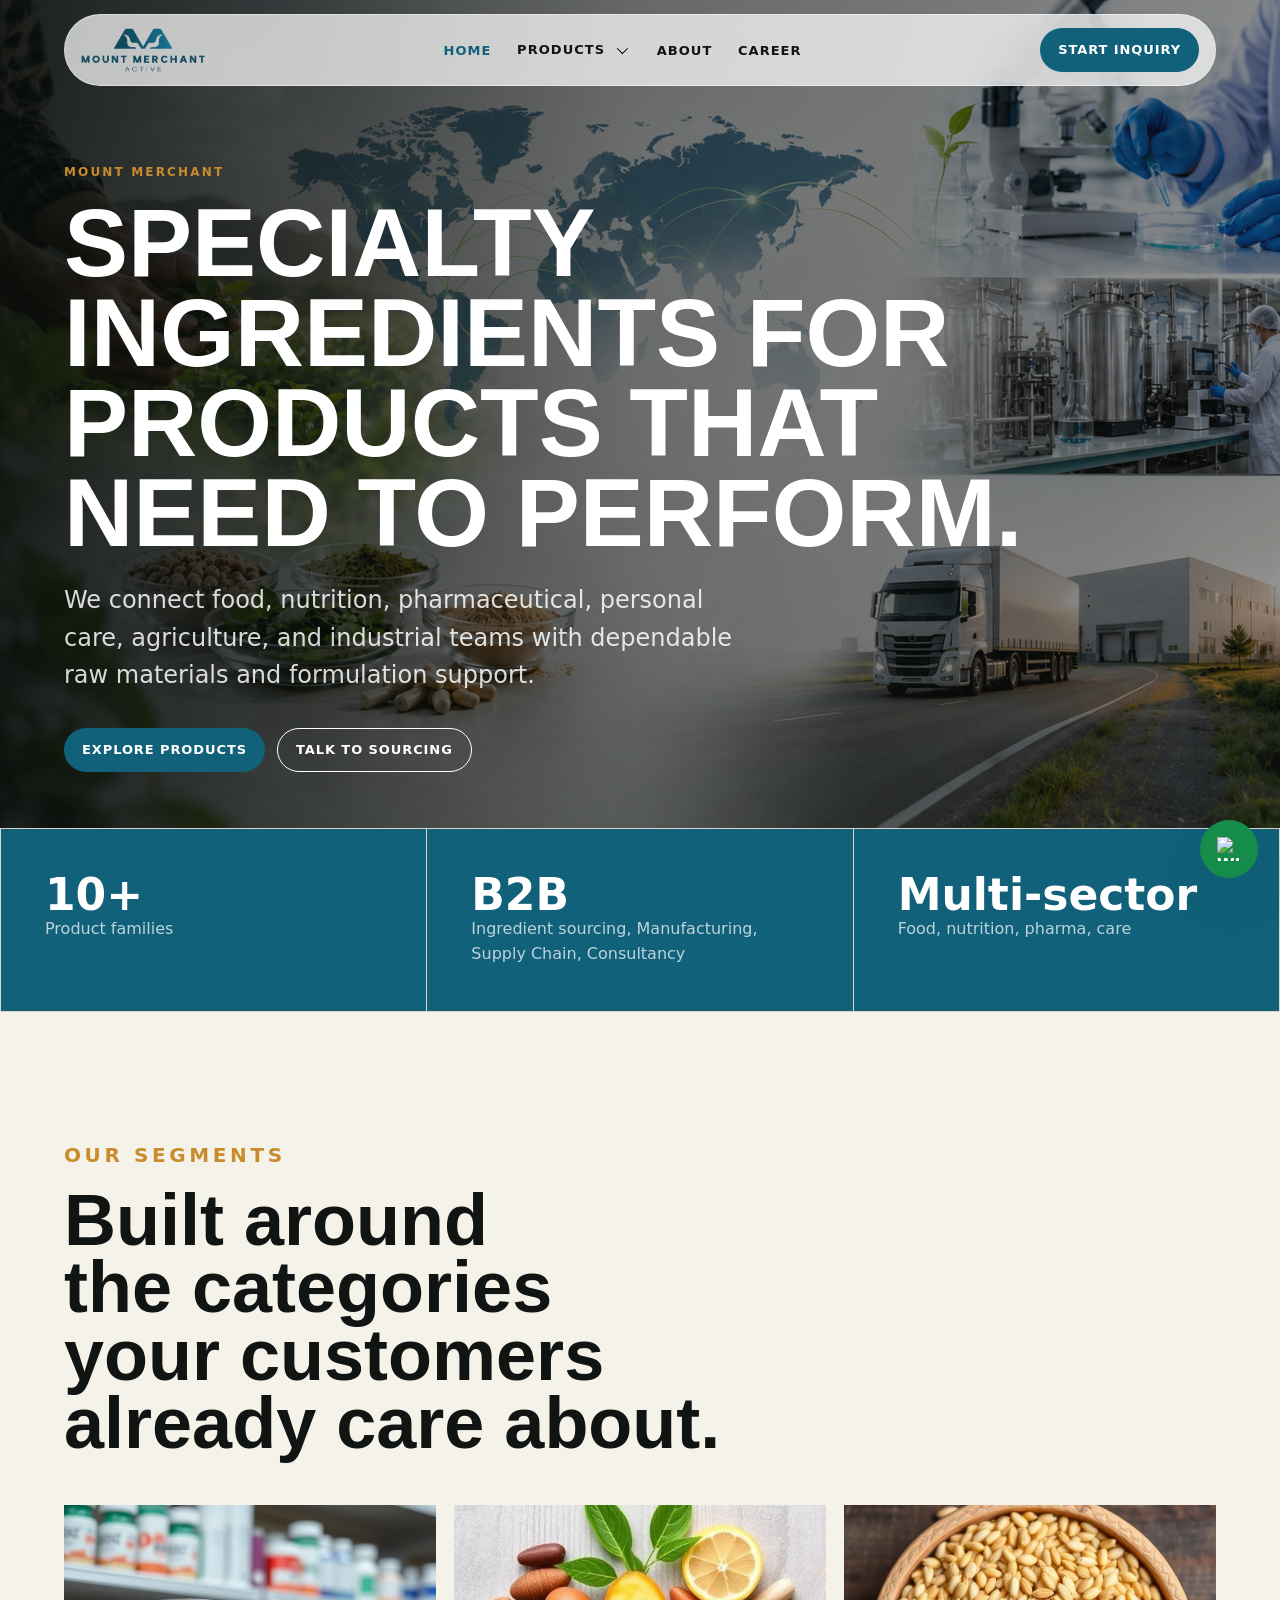
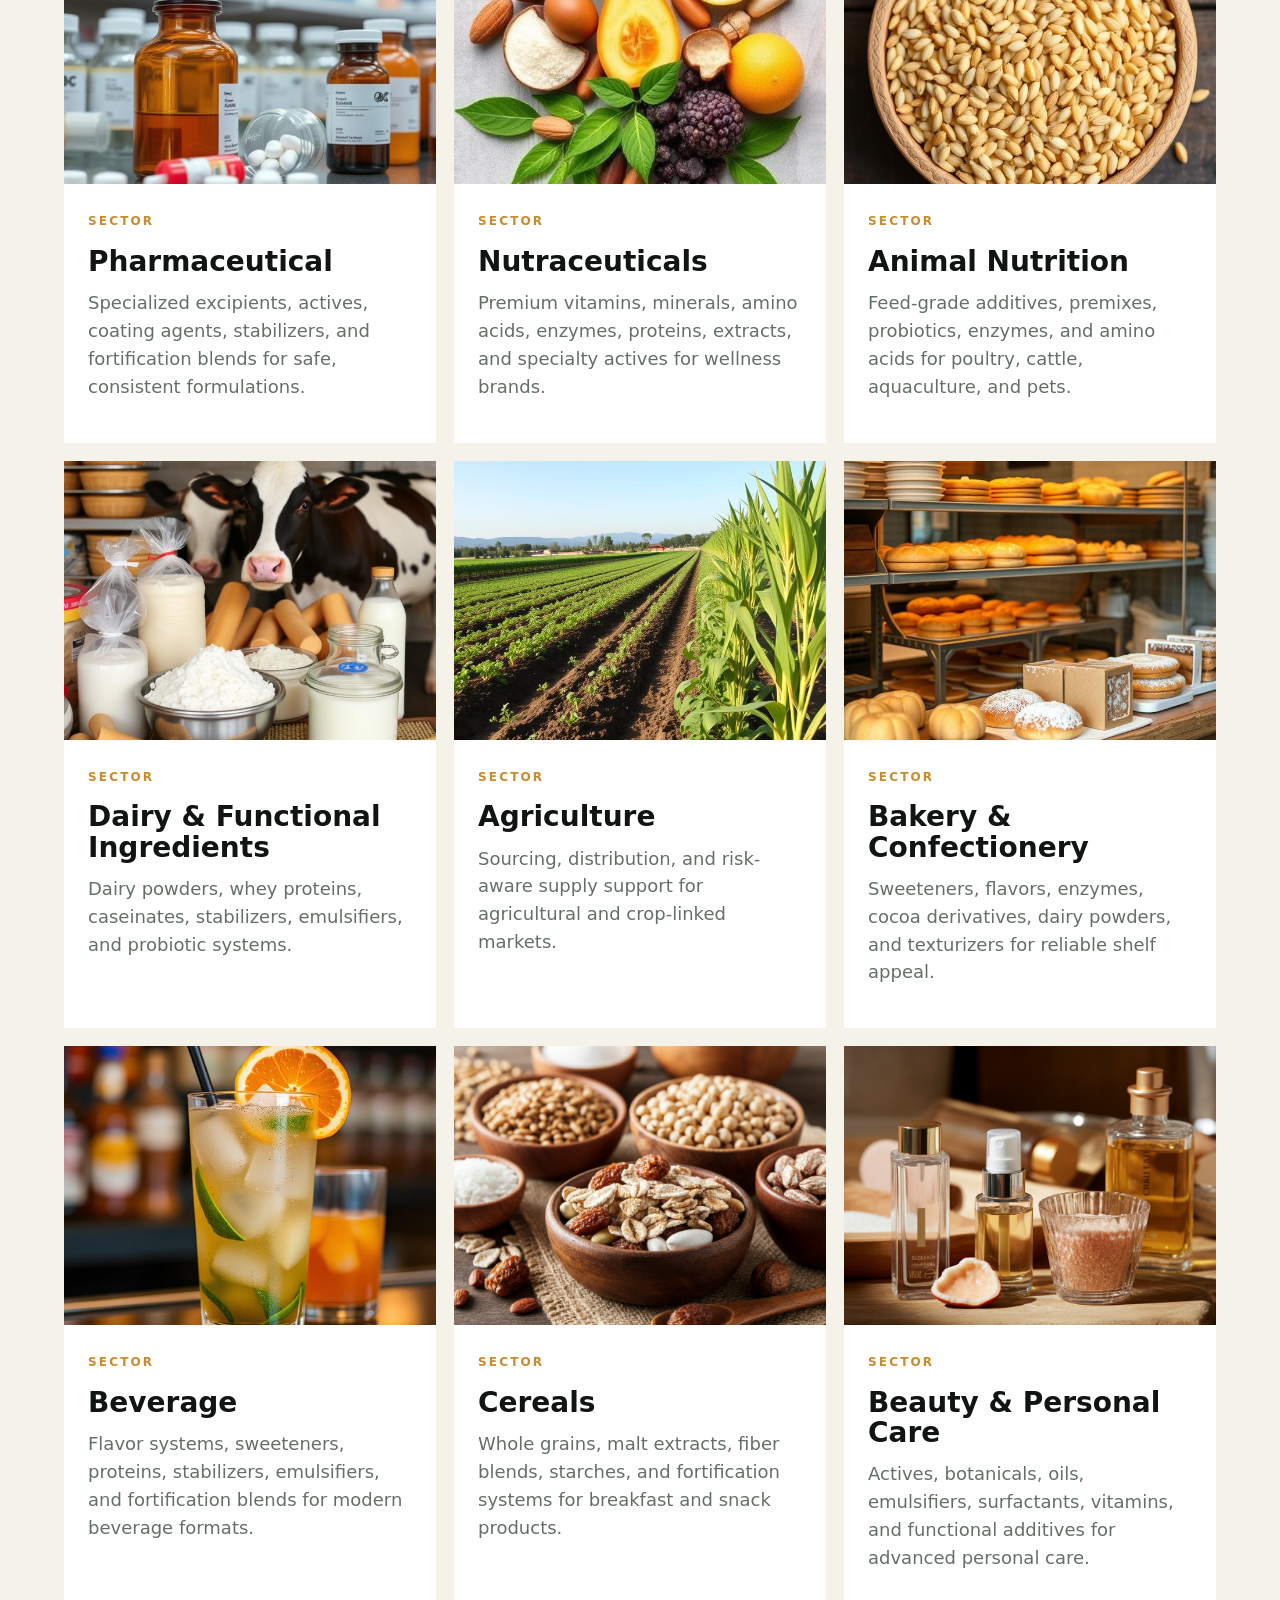
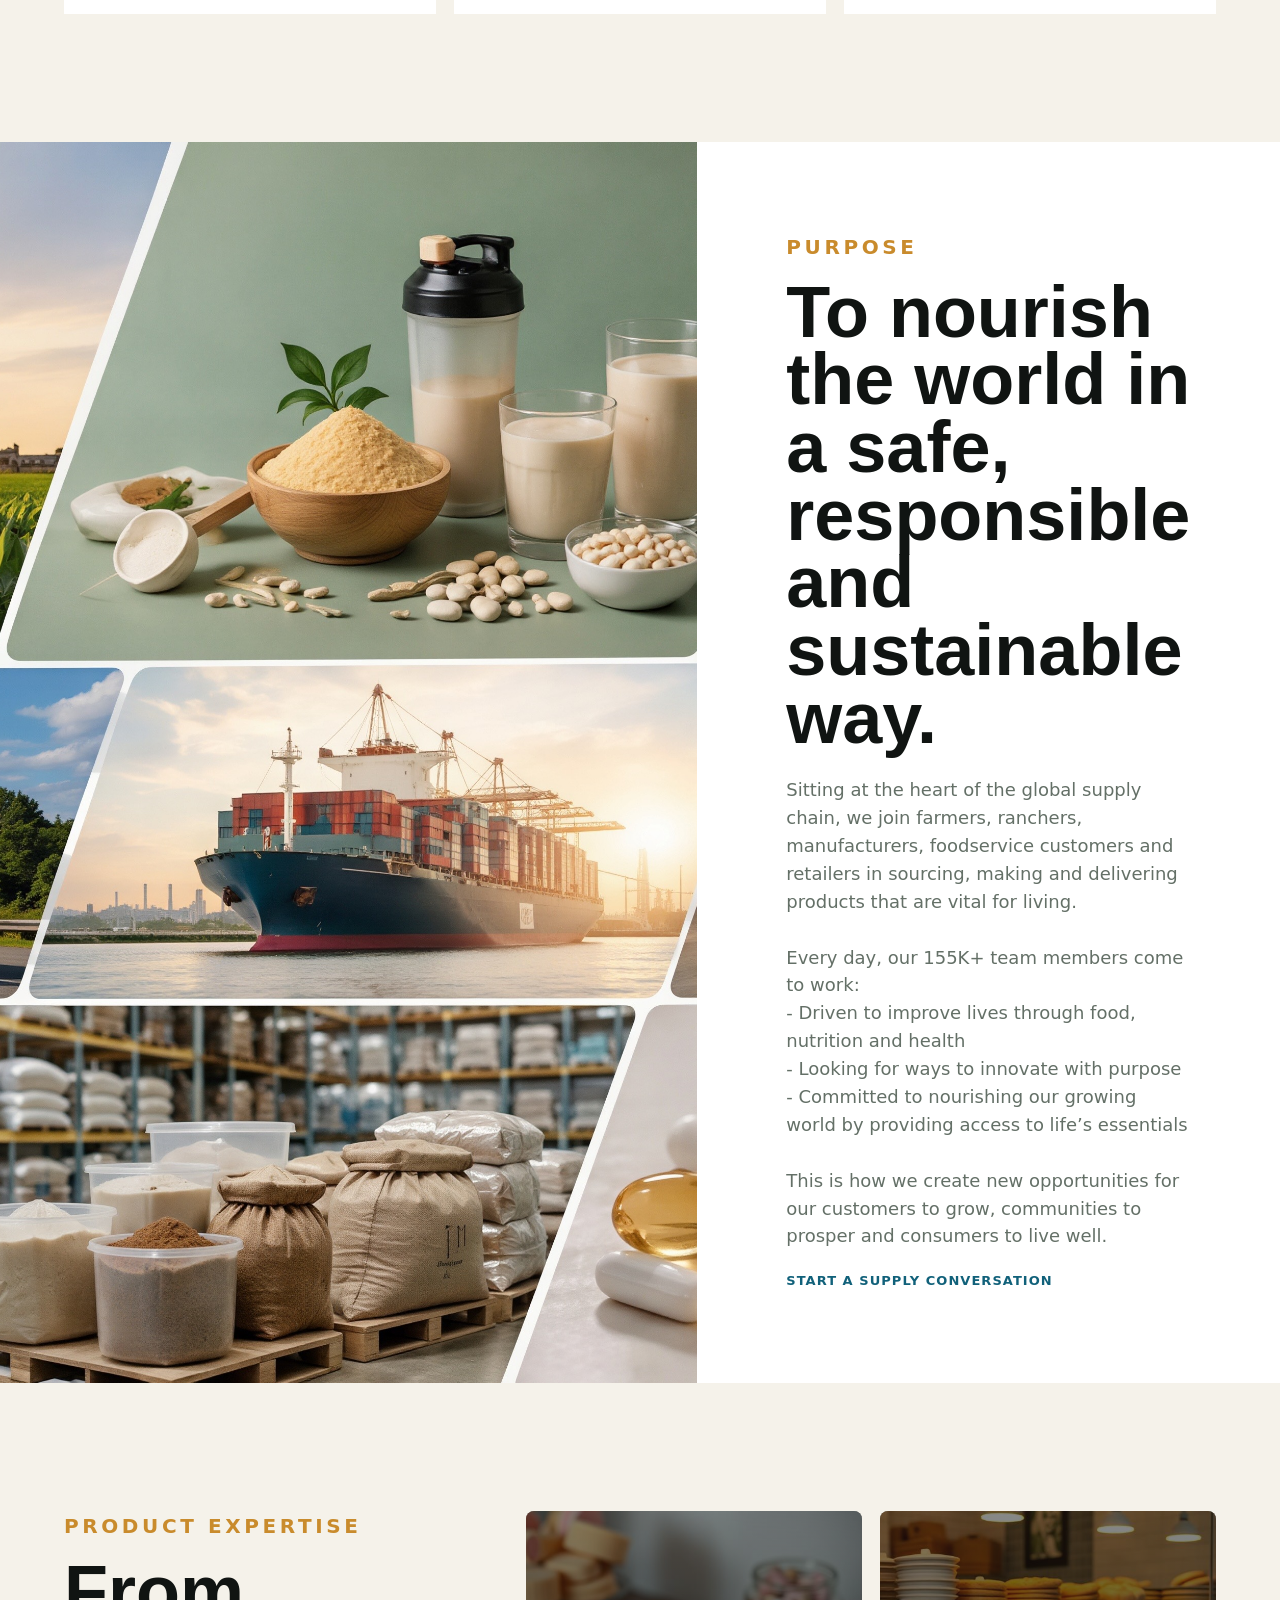
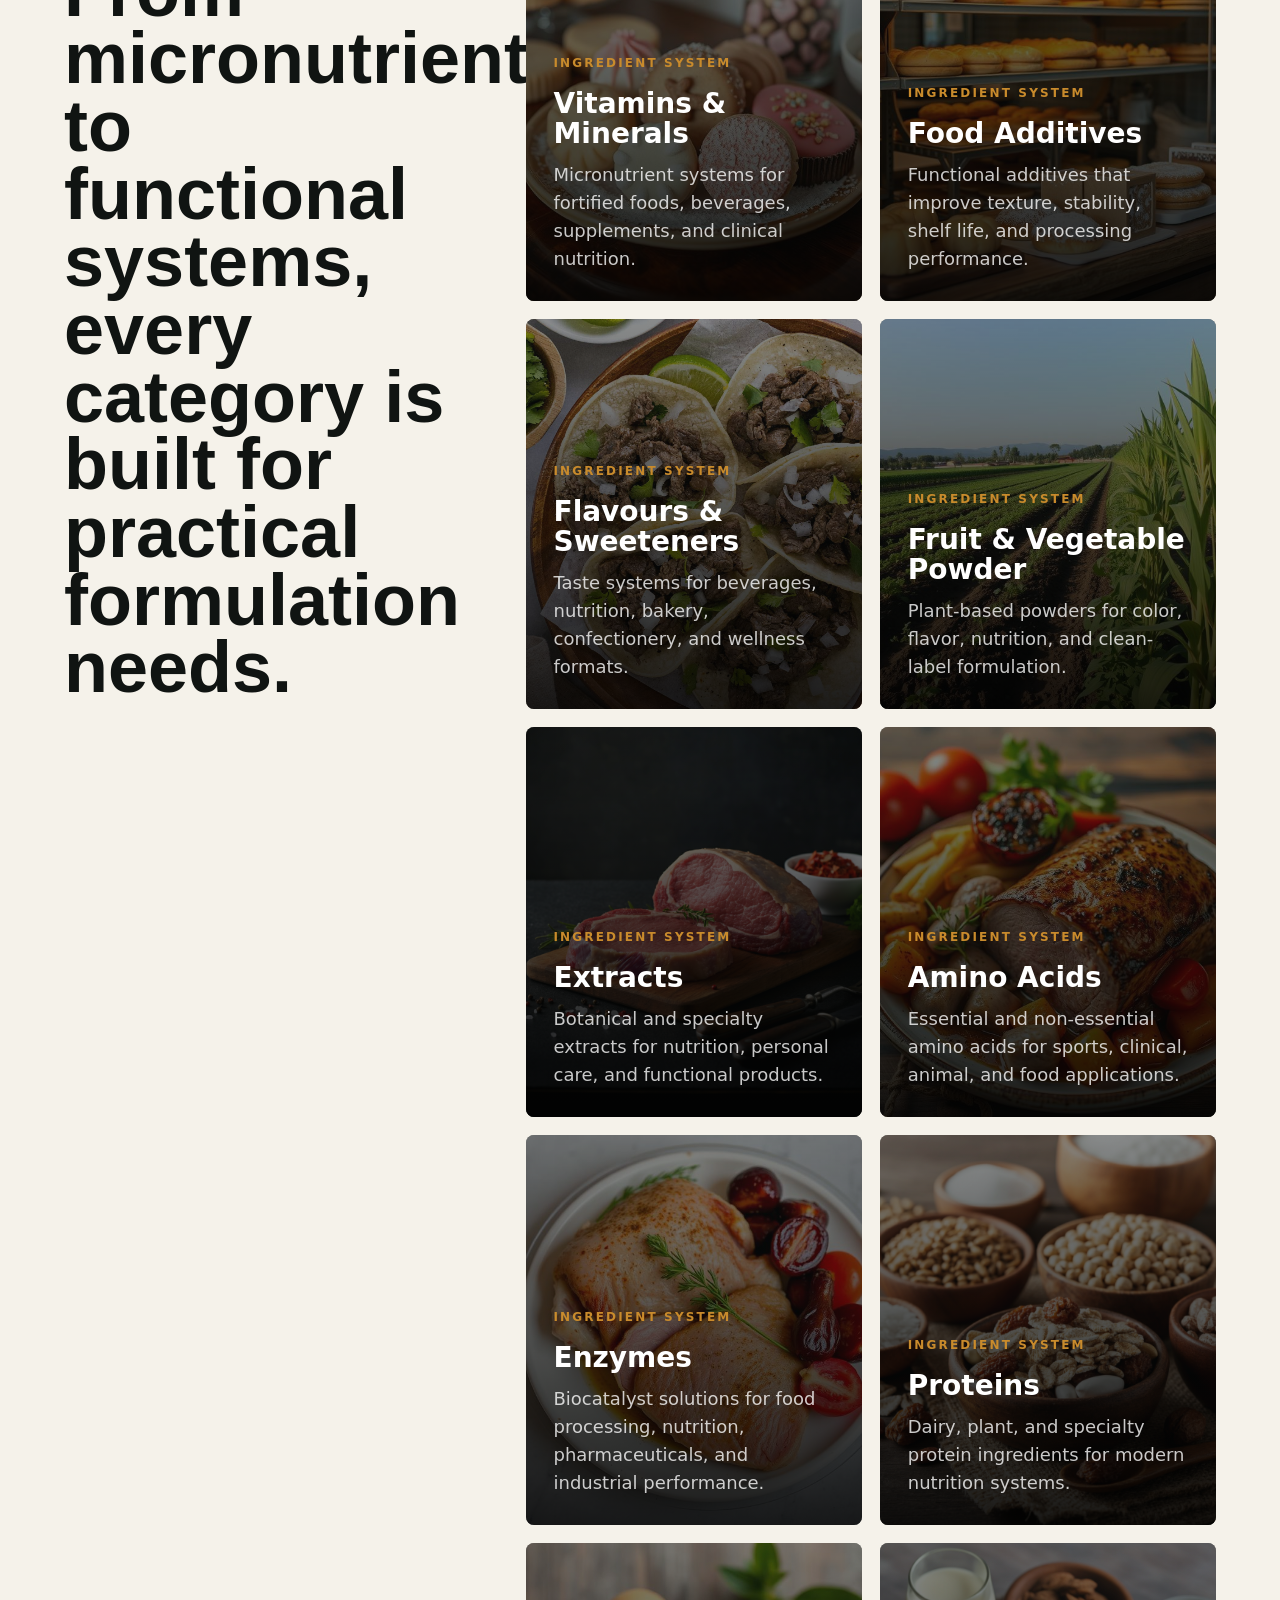
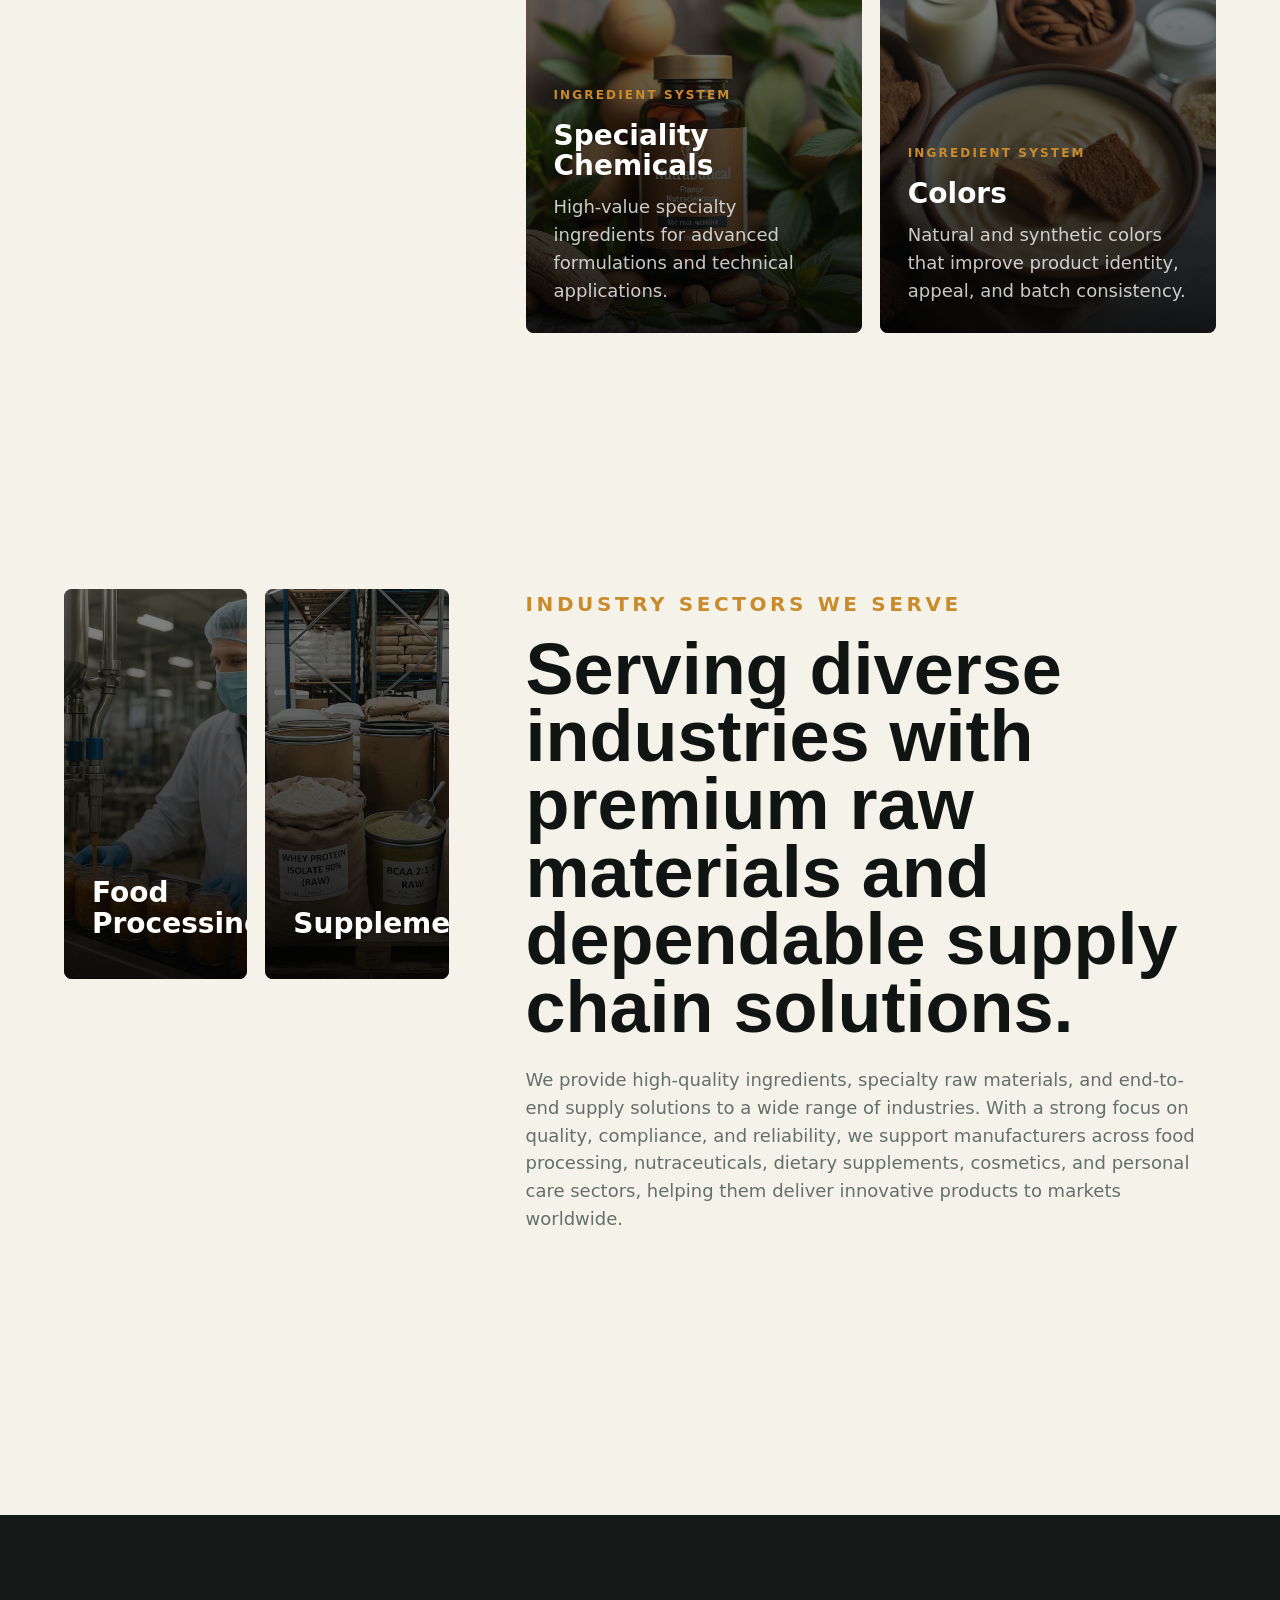
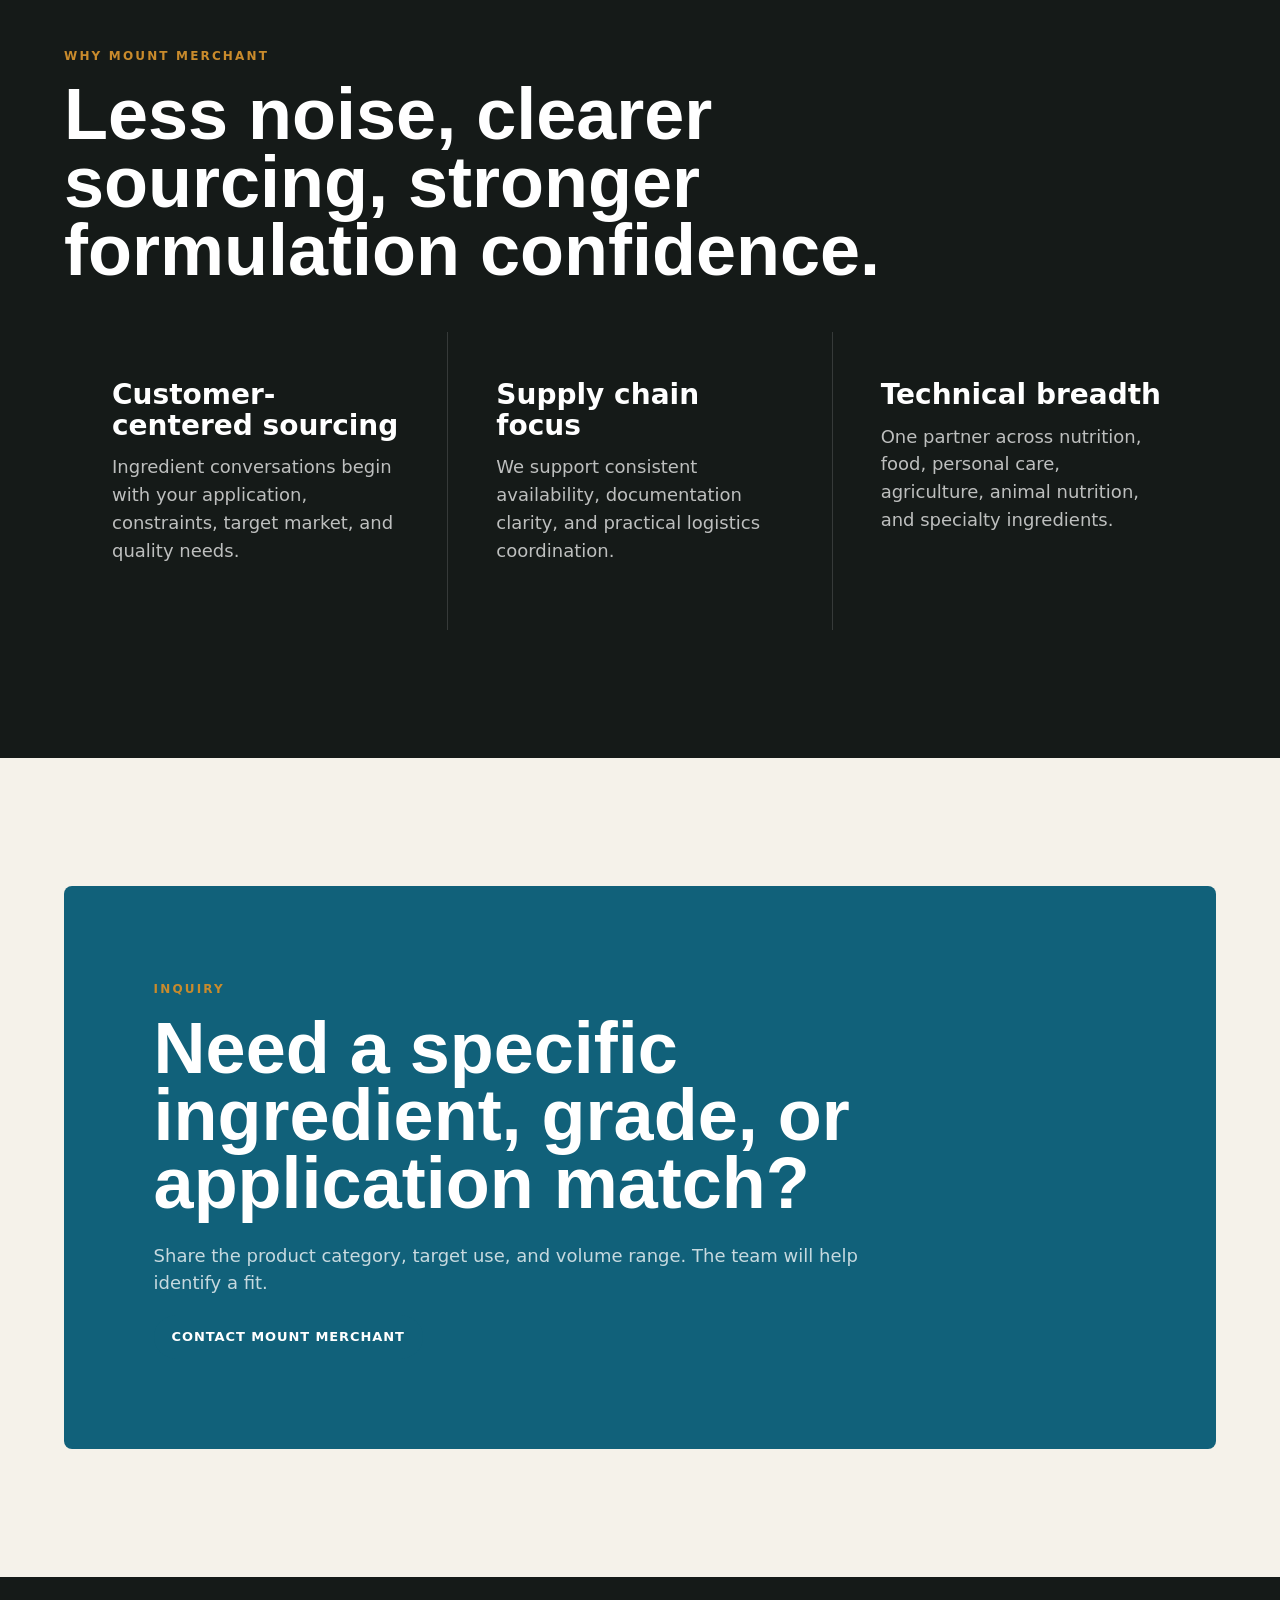
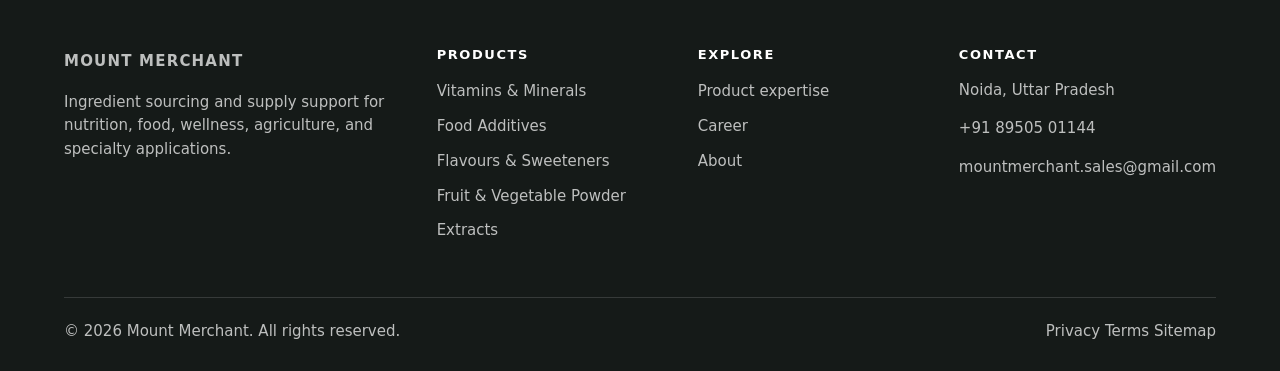
==== commit 7c7dacab: "Enhance proof-strip section with new strengths Added additional strengths for Mount Merchant includi" ====
--- a/index.html
+++ b/index.html
@@ -39,7 +39,8 @@
   <img src="top1.png" alt="Bulk nutrition ingredients in a warehouse" fetchpriority="high">
   <div class="hero-copy reveal"><span class="eyebrow">Mount Merchant</span><h1>Specialty ingredients for products that need to perform.</h1><p>We connect food, nutrition, pharmaceutical, personal care, agriculture, and industrial teams with dependable raw materials and formulation support.</p><div class="hero-actions"><a class="btn primary" href="products.html">Explore products</a><a class="btn ghost" href="contact.html">Talk to sourcing</a></div></div>
 </section>
-<section class="proof-strip" aria-label="Mount Merchant strengths"><div><strong>10+</strong><span>Product families</span></div><div><strong>B2B</strong><span>Ingredient sourcing</span></div><div><strong>Multi-sector</strong><span>Food, nutrition, pharma, care</span></div></section>
+<section class="proof-strip" aria-label="Mount Merchant strengths"><div><strong>10+</strong><span>Product families</span></div><div><strong>B2B</strong>
+  <span>Ingredient sourcing, Manufacturing, Supply Chain, Consultancy</span></div><div><strong>Multi-sector</strong><span>Food, nutrition, pharma, care</span></div></section>
 <section class="editorial-section"><div class="section-heading reveal"><span class="eyebrow" style="font-size: 20px;">OUR SEGMENTS</span><h2>Built around the categories your customers already care about.</h2></div><div class="story-grid"><article class="story-card reveal"><img src="Unknown-3.jpg" alt="Pharmaceutical" loading="lazy"><div><span class="eyebrow">Sector</span><h3>Pharmaceutical</h3><p>Specialized excipients, actives, coating agents, stabilizers, and fortification blends for safe, consistent formulations.</p></div></article>
 <article class="story-card reveal"><img src="Unknown-7.jpg" alt="Nutraceuticals" loading="lazy"><div><span class="eyebrow">Sector</span><h3>Nutraceuticals</h3><p>Premium vitamins, minerals, amino acids, enzymes, proteins, extracts, and specialty actives for wellness brands.</p></div></article>
 <article class="story-card reveal"><img src="Unknown.jpg" alt="Animal Nutrition" loading="lazy"><div><span class="eyebrow">Sector</span><h3>Animal Nutrition</h3><p>Feed-grade additives, premixes, probiotics, enzymes, and amino acids for poultry, cattle, aquaculture, and pets.</p></div></article>
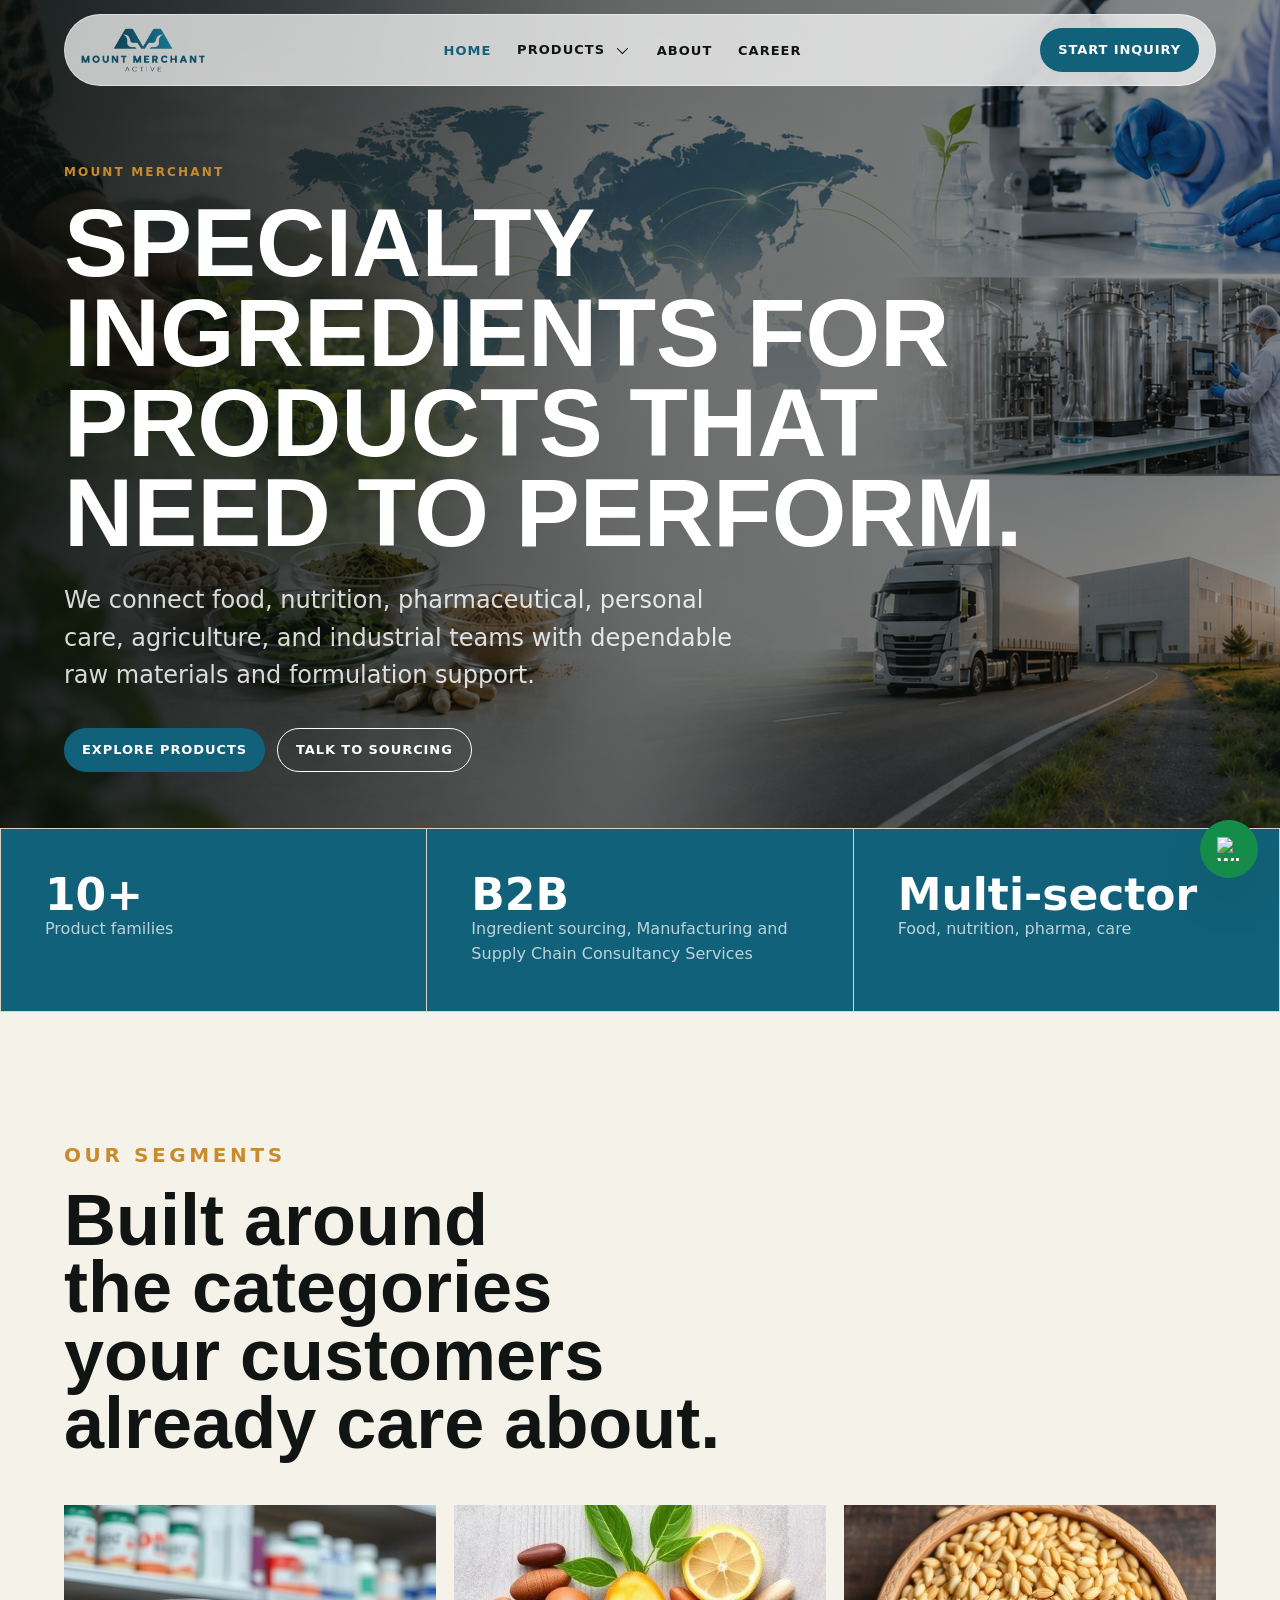
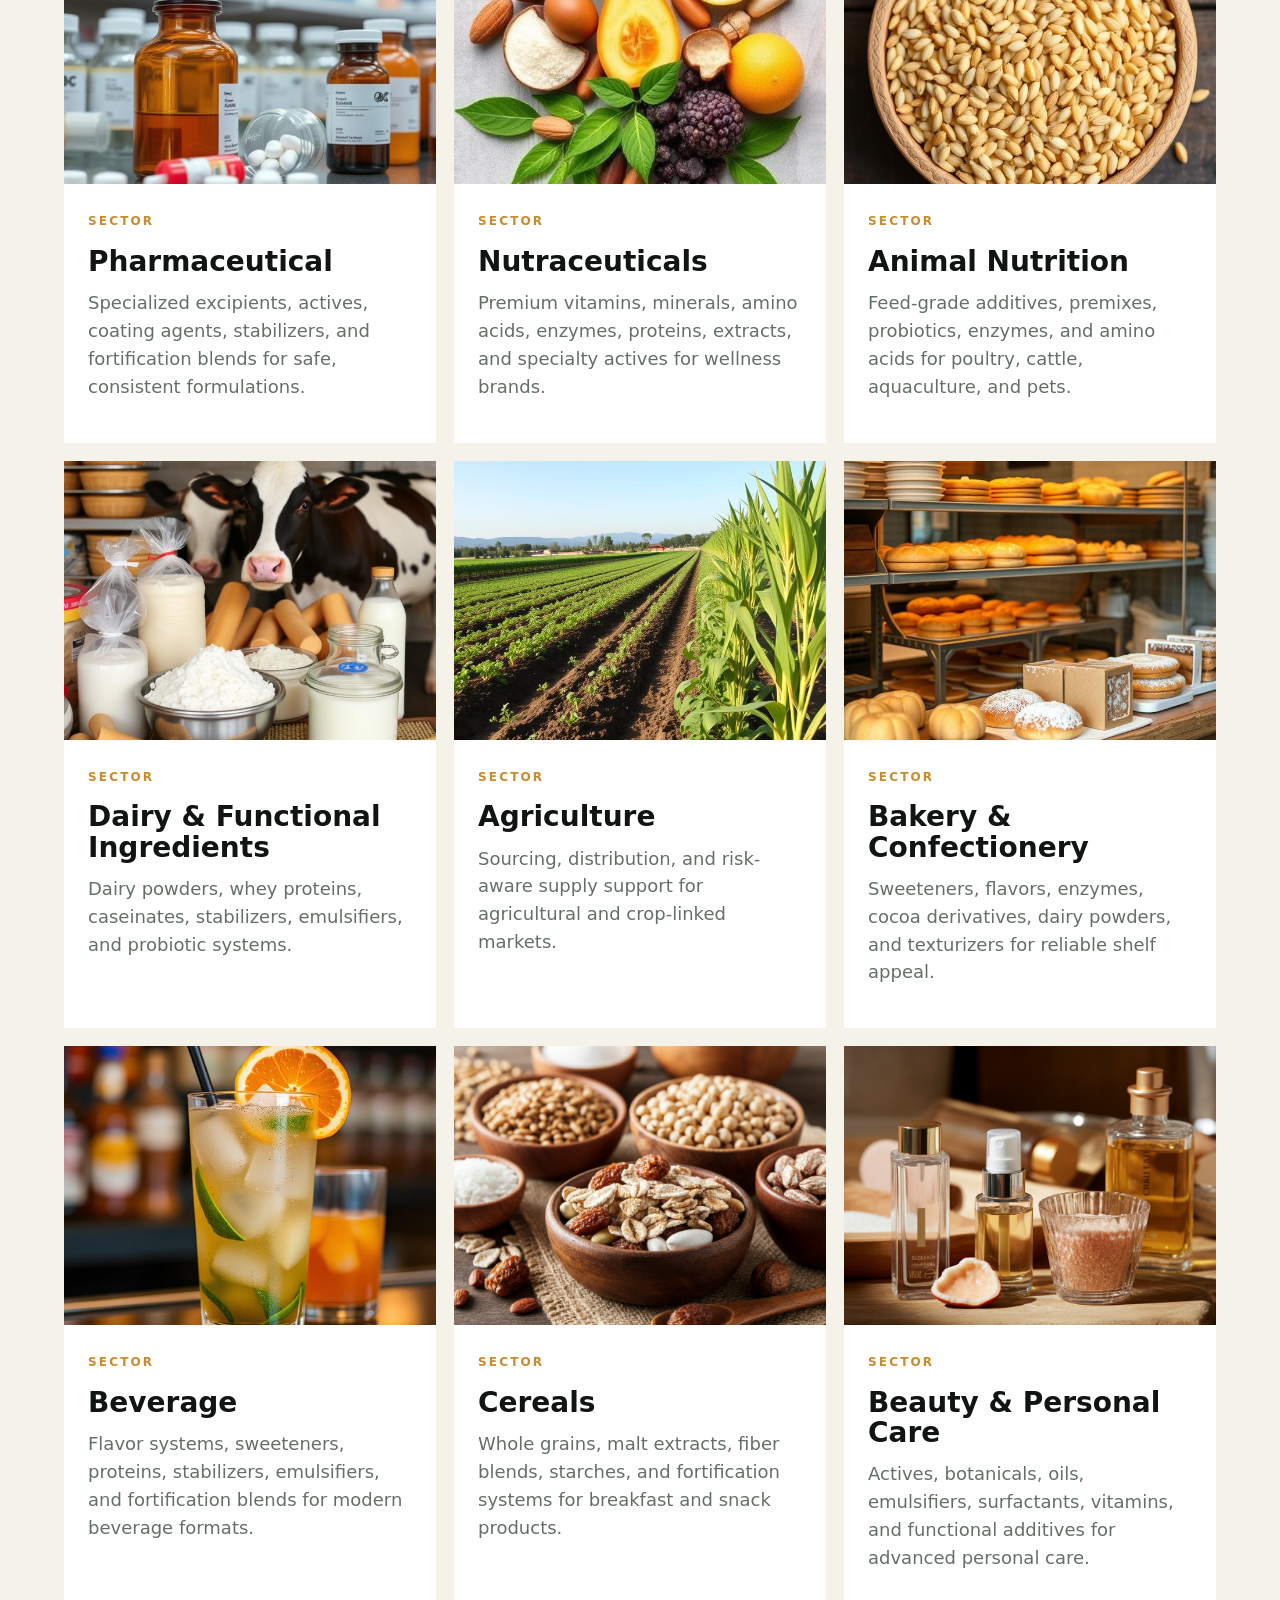
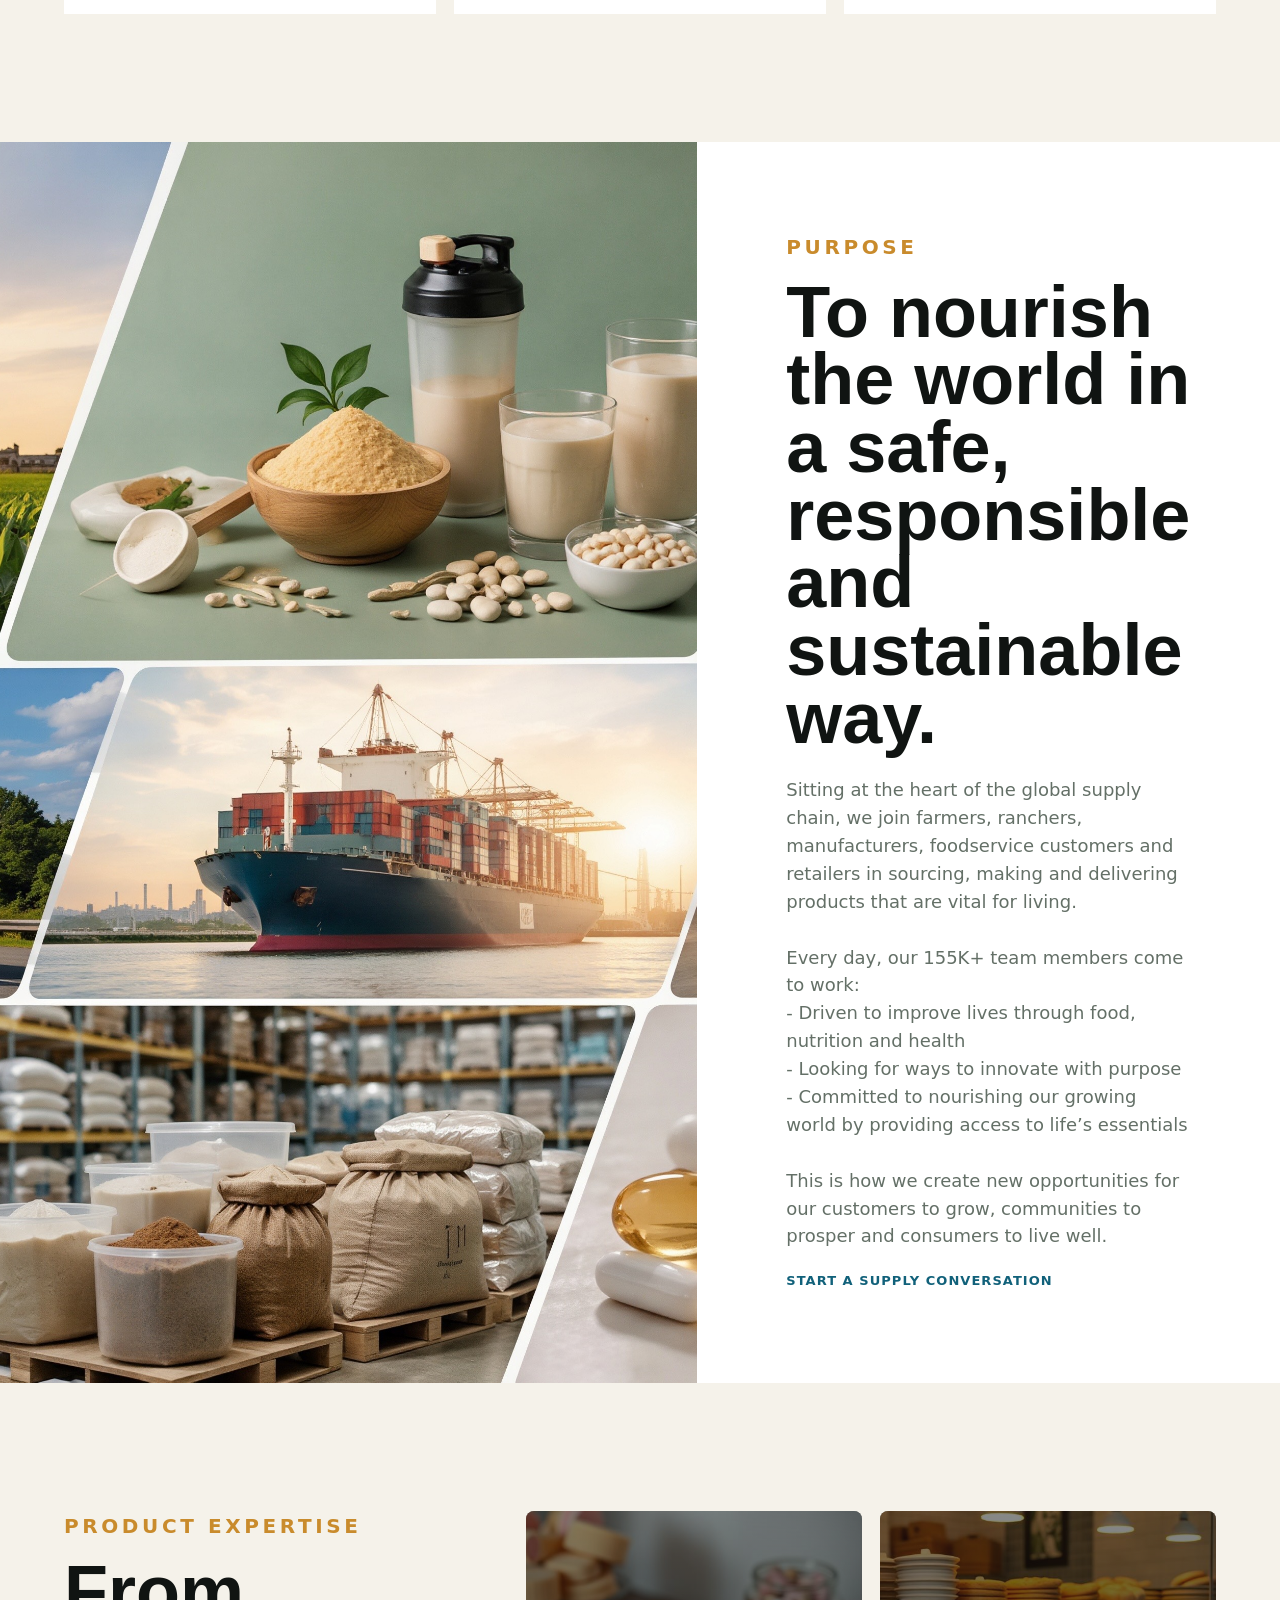
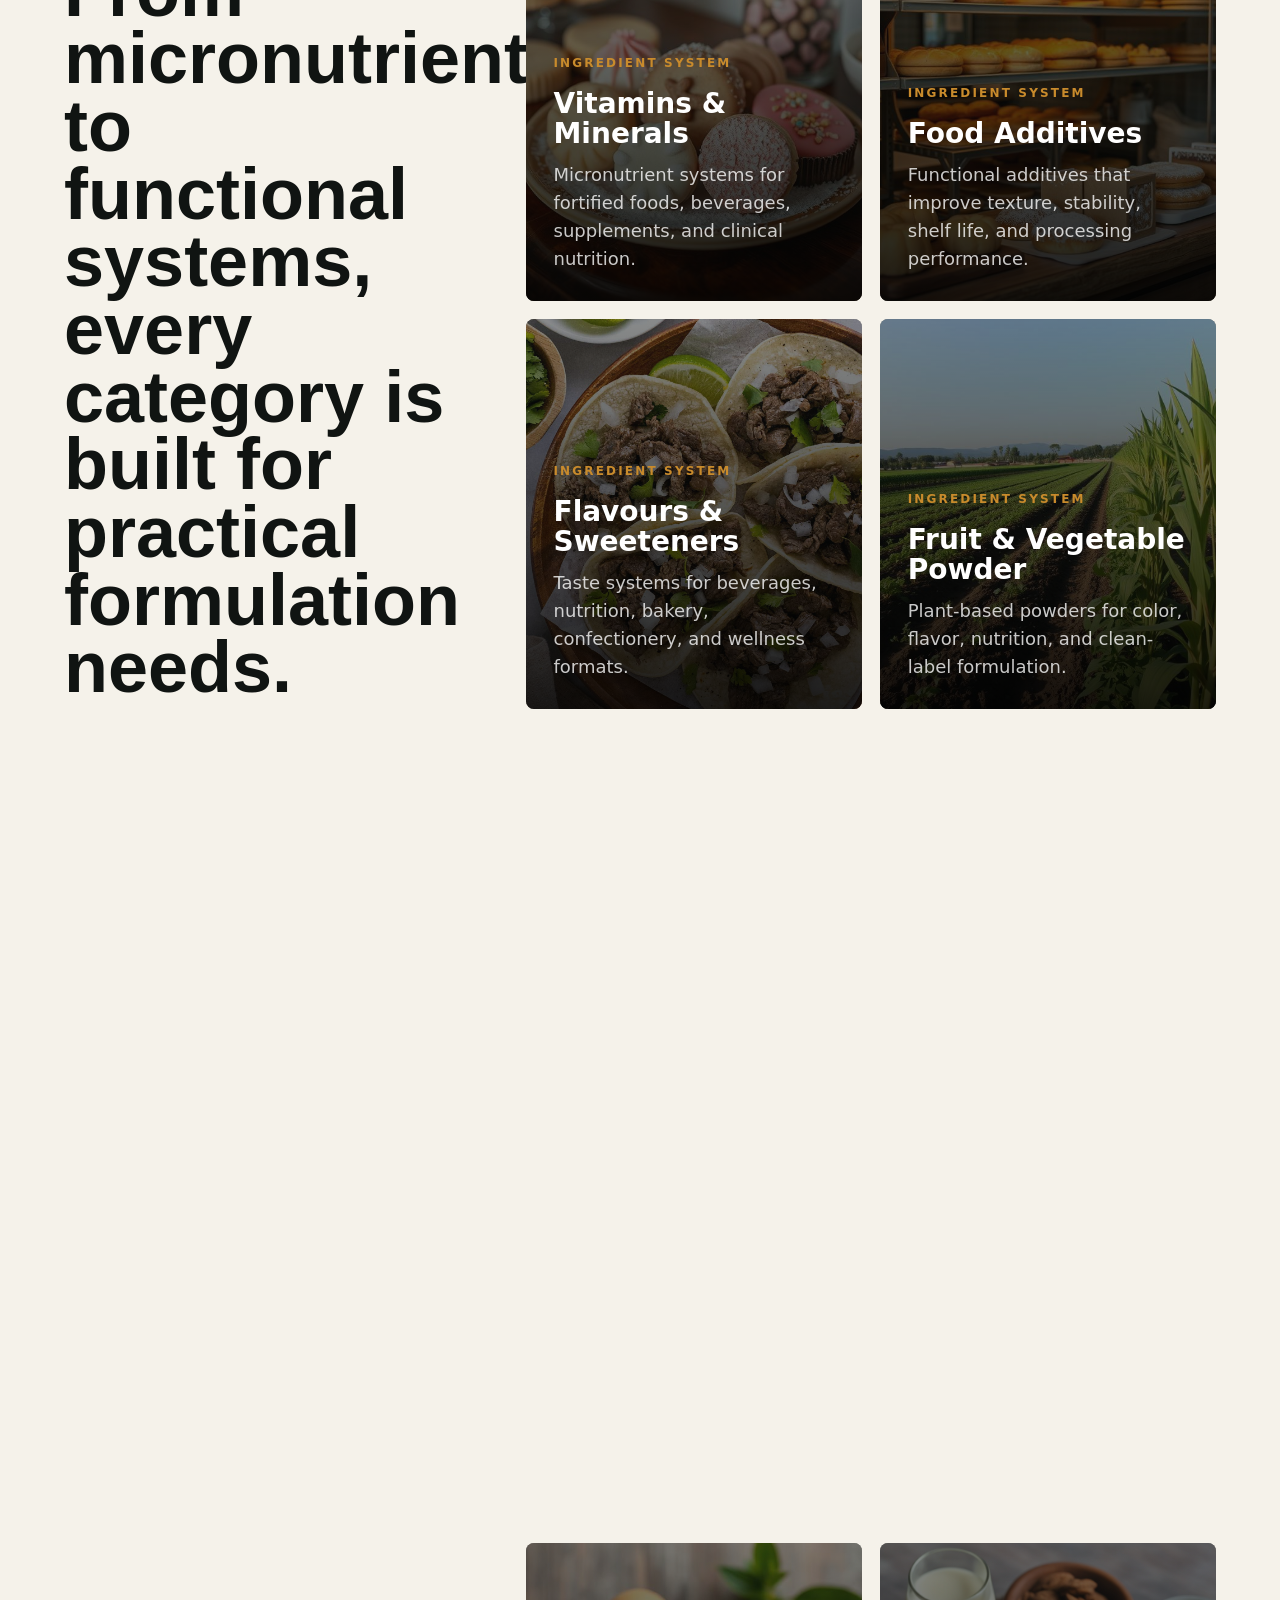
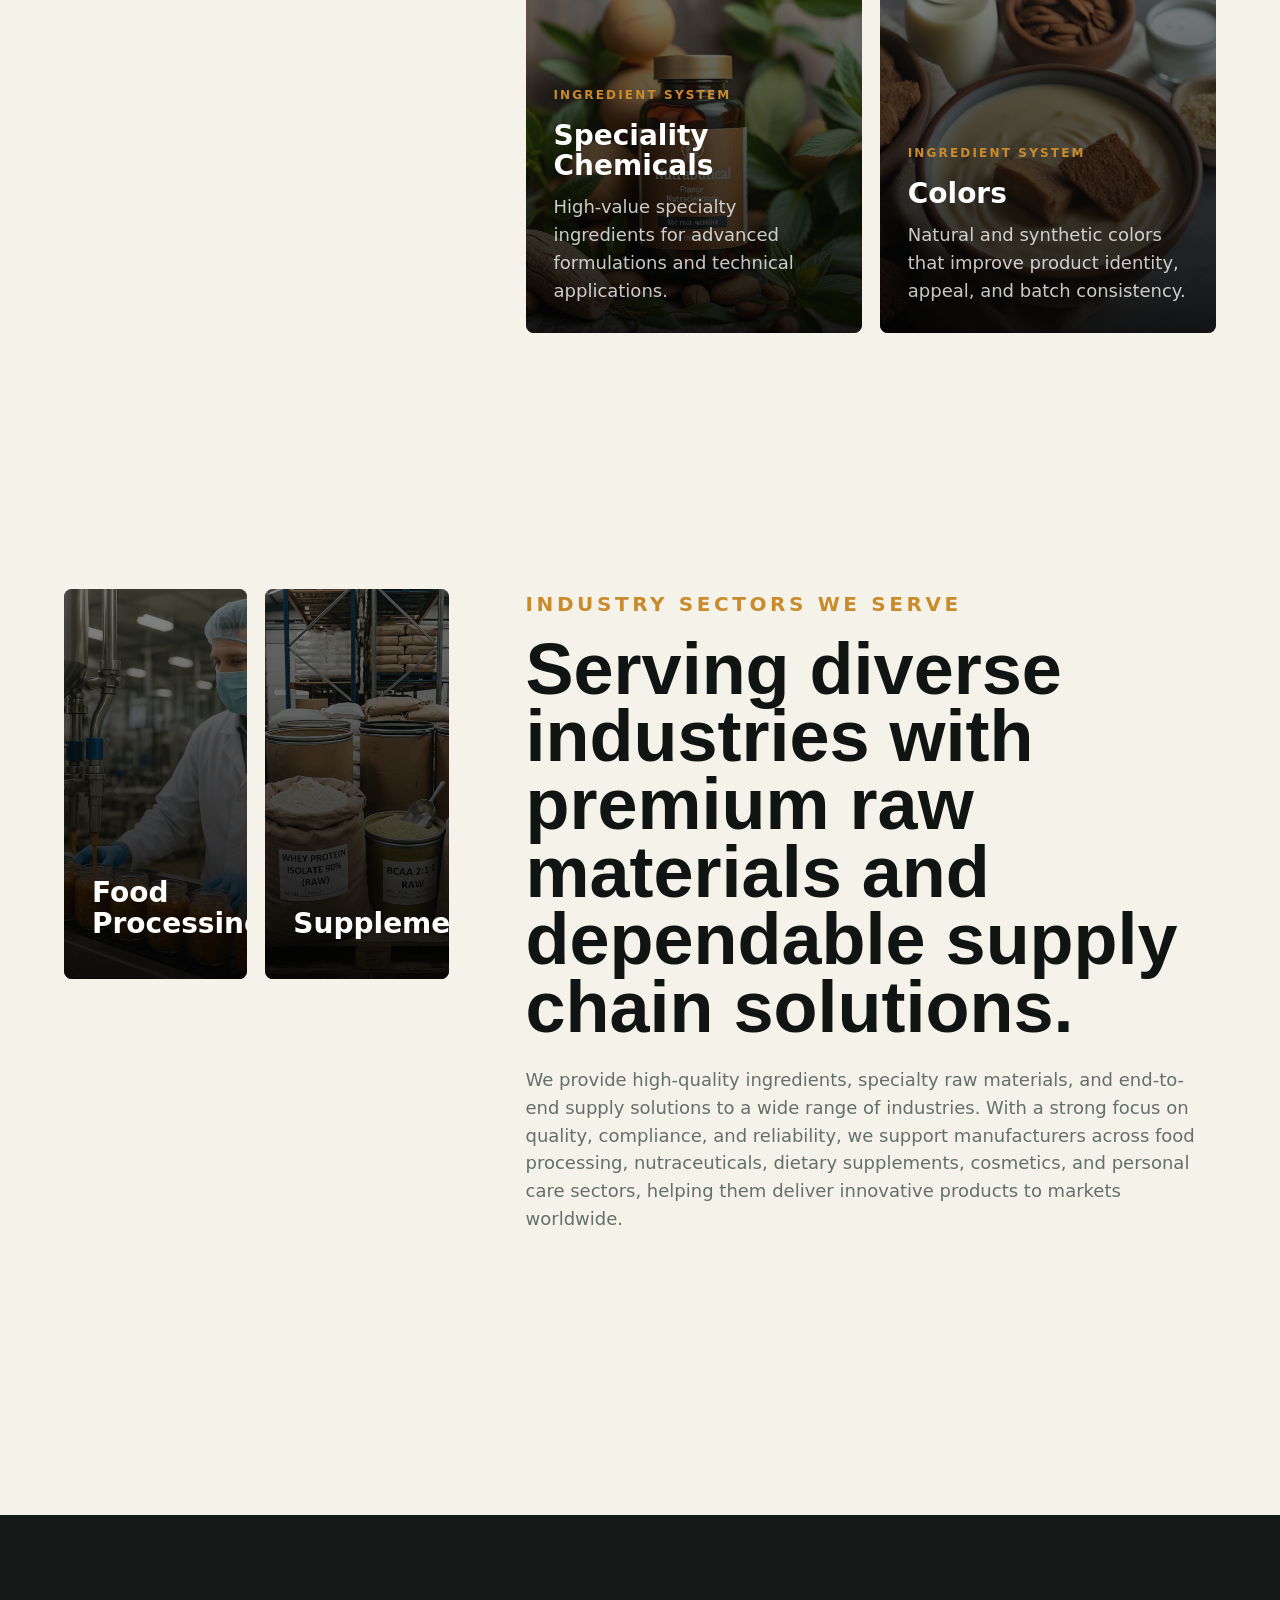
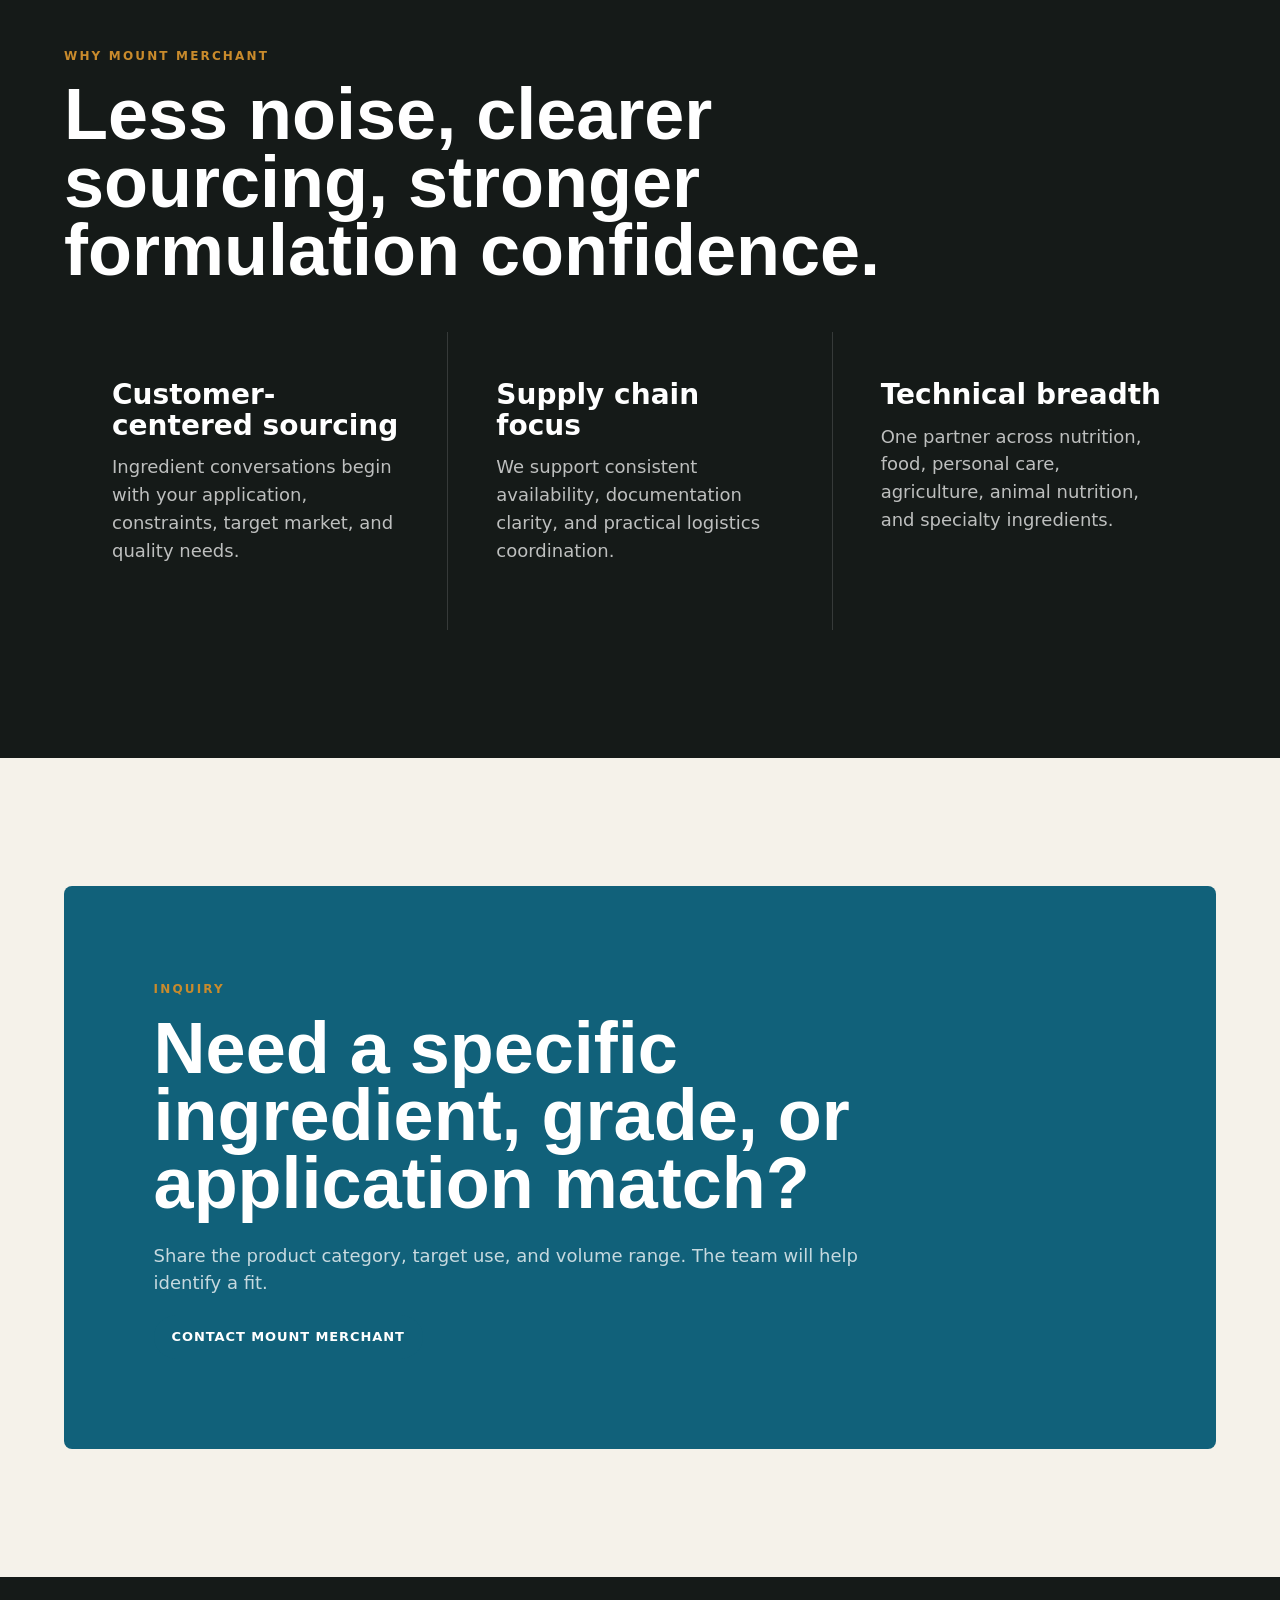
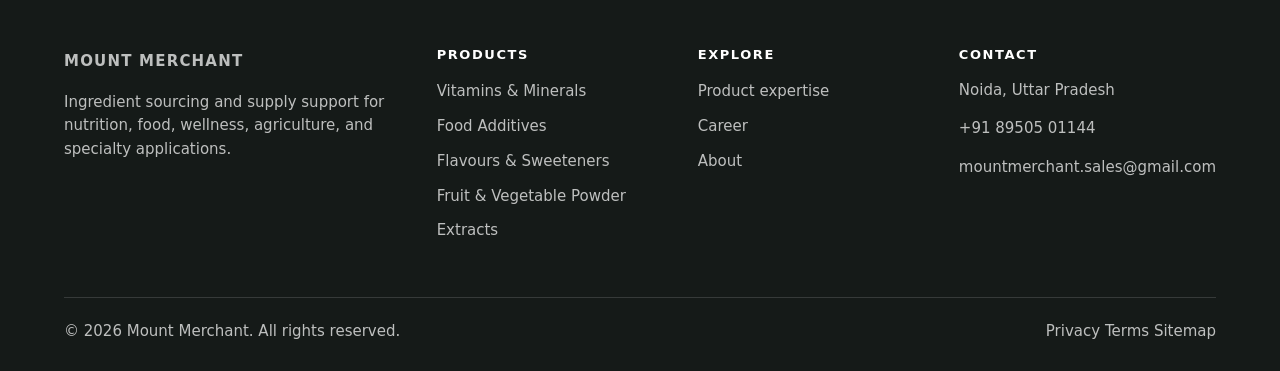
==== commit 72a03e6f: "Refine ingredient sourcing description in index.html Updated the description of ingredient sourcing " ====
--- a/index.html
+++ b/index.html
@@ -40,7 +40,7 @@
   <div class="hero-copy reveal"><span class="eyebrow">Mount Merchant</span><h1>Specialty ingredients for products that need to perform.</h1><p>We connect food, nutrition, pharmaceutical, personal care, agriculture, and industrial teams with dependable raw materials and formulation support.</p><div class="hero-actions"><a class="btn primary" href="products.html">Explore products</a><a class="btn ghost" href="contact.html">Talk to sourcing</a></div></div>
 </section>
 <section class="proof-strip" aria-label="Mount Merchant strengths"><div><strong>10+</strong><span>Product families</span></div><div><strong>B2B</strong>
-  <span>Ingredient sourcing, Manufacturing, Supply Chain, Consultancy</span></div><div><strong>Multi-sector</strong><span>Food, nutrition, pharma, care</span></div></section>
+  <span>Ingredient sourcing, Manufacturing and Supply Chain Consultancy Services</span></div><div><strong>Multi-sector</strong><span>Food, nutrition, pharma, care</span></div></section>
 <section class="editorial-section"><div class="section-heading reveal"><span class="eyebrow" style="font-size: 20px;">OUR SEGMENTS</span><h2>Built around the categories your customers already care about.</h2></div><div class="story-grid"><article class="story-card reveal"><img src="Unknown-3.jpg" alt="Pharmaceutical" loading="lazy"><div><span class="eyebrow">Sector</span><h3>Pharmaceutical</h3><p>Specialized excipients, actives, coating agents, stabilizers, and fortification blends for safe, consistent formulations.</p></div></article>
 <article class="story-card reveal"><img src="Unknown-7.jpg" alt="Nutraceuticals" loading="lazy"><div><span class="eyebrow">Sector</span><h3>Nutraceuticals</h3><p>Premium vitamins, minerals, amino acids, enzymes, proteins, extracts, and specialty actives for wellness brands.</p></div></article>
 <article class="story-card reveal"><img src="Unknown.jpg" alt="Animal Nutrition" loading="lazy"><div><span class="eyebrow">Sector</span><h3>Animal Nutrition</h3><p>Feed-grade additives, premixes, probiotics, enzymes, and amino acids for poultry, cattle, aquaculture, and pets.</p></div></article>
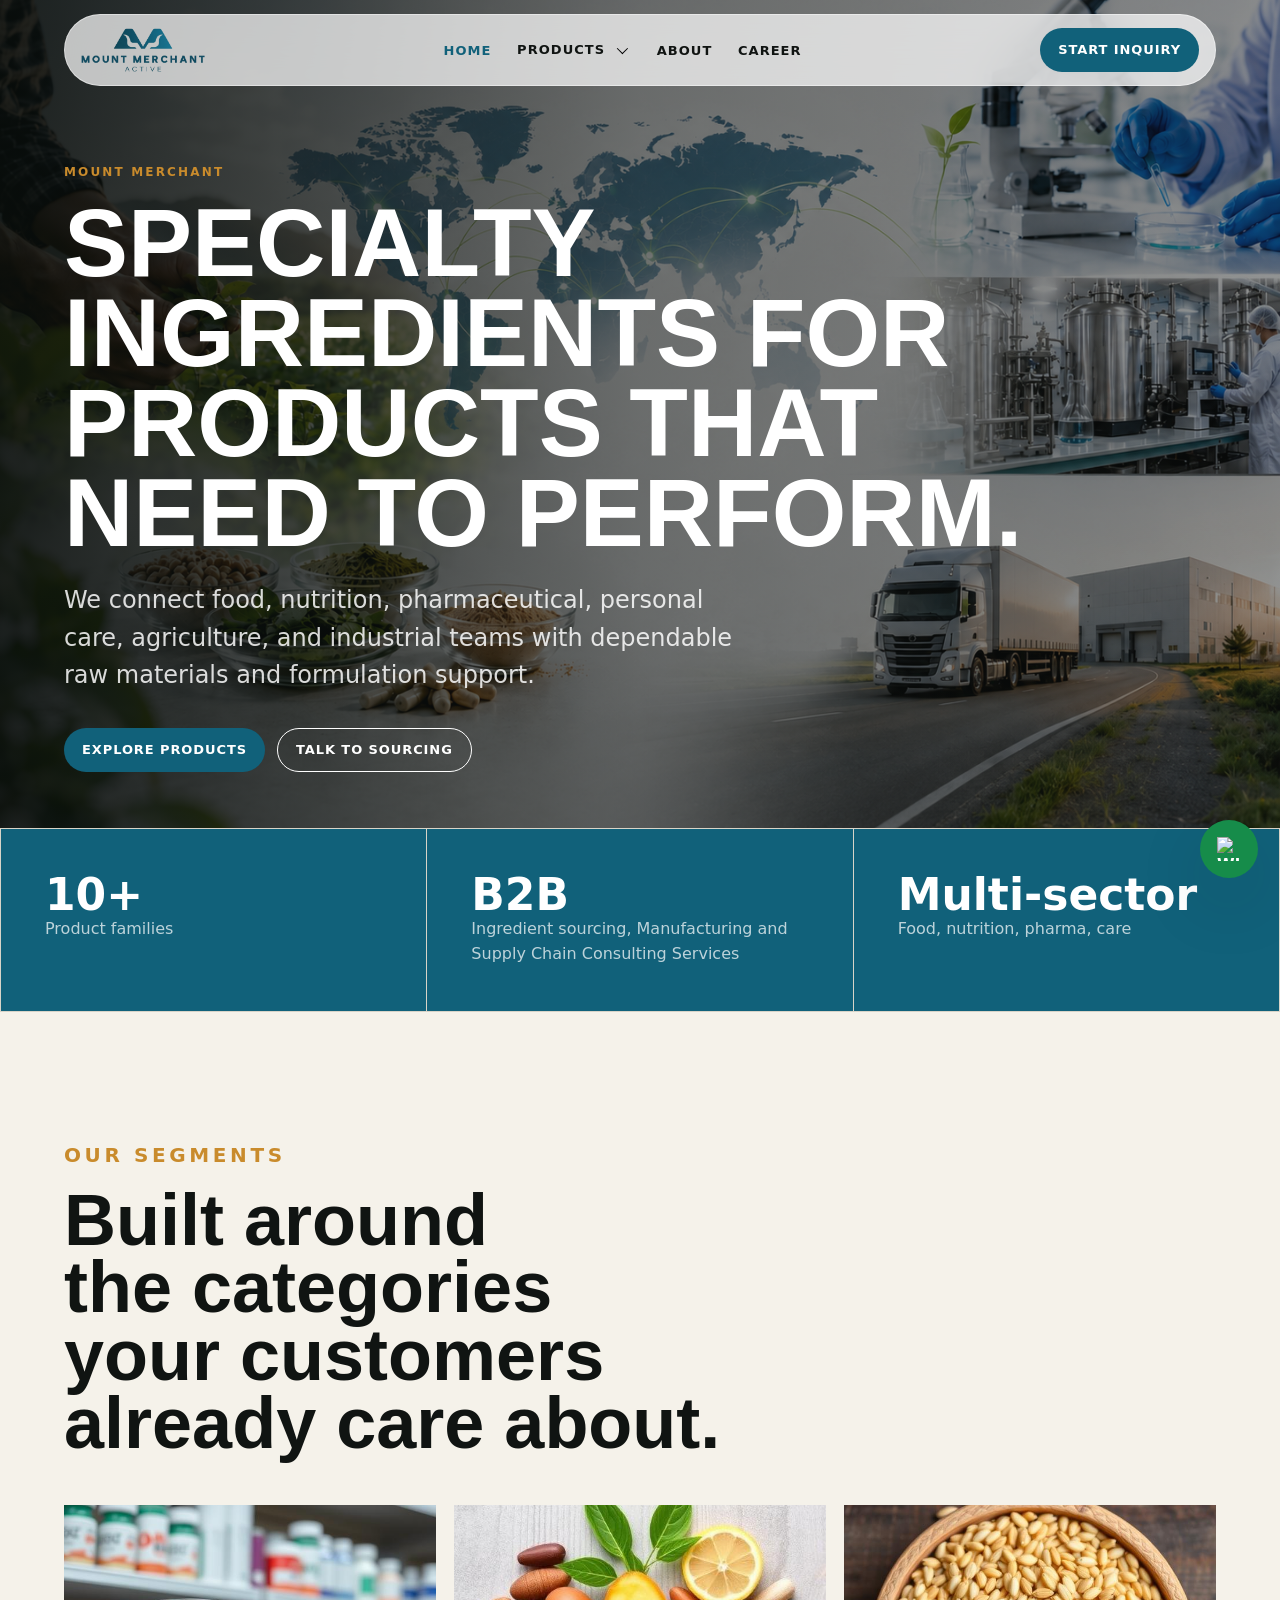
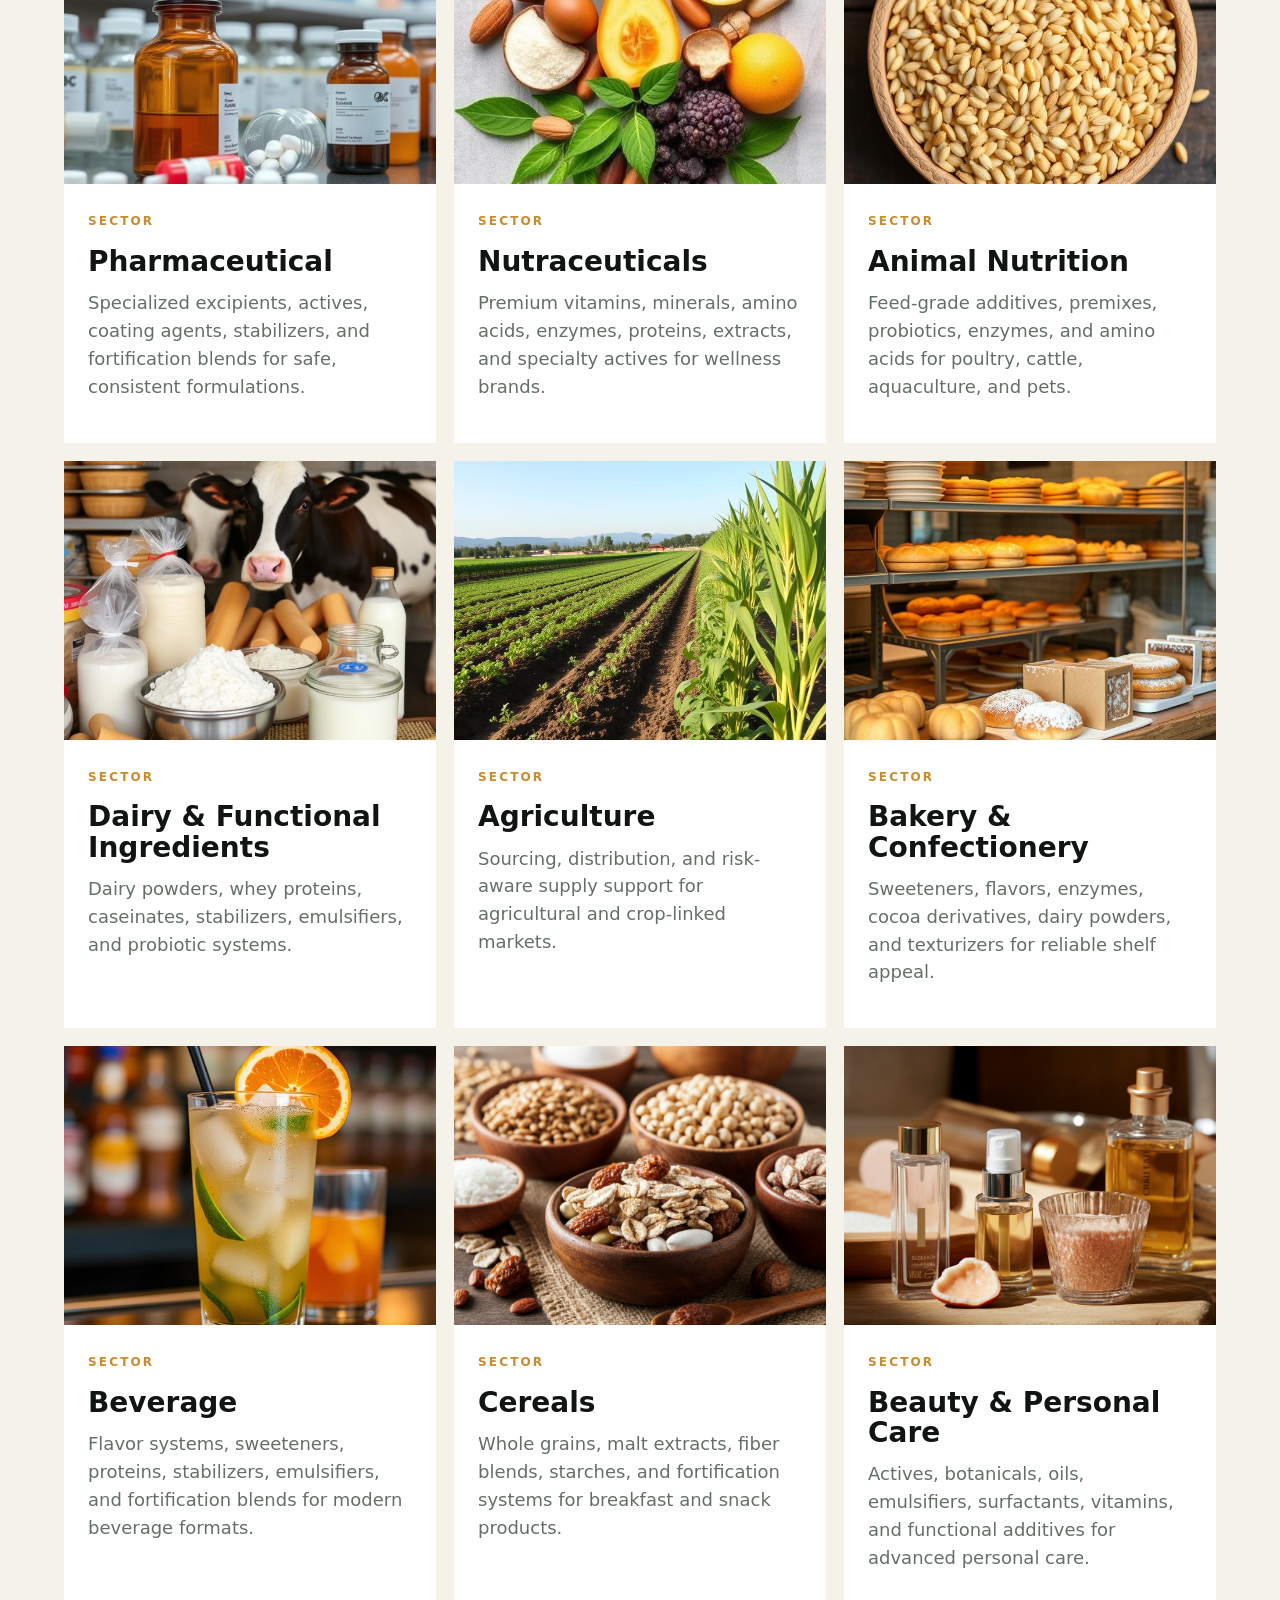
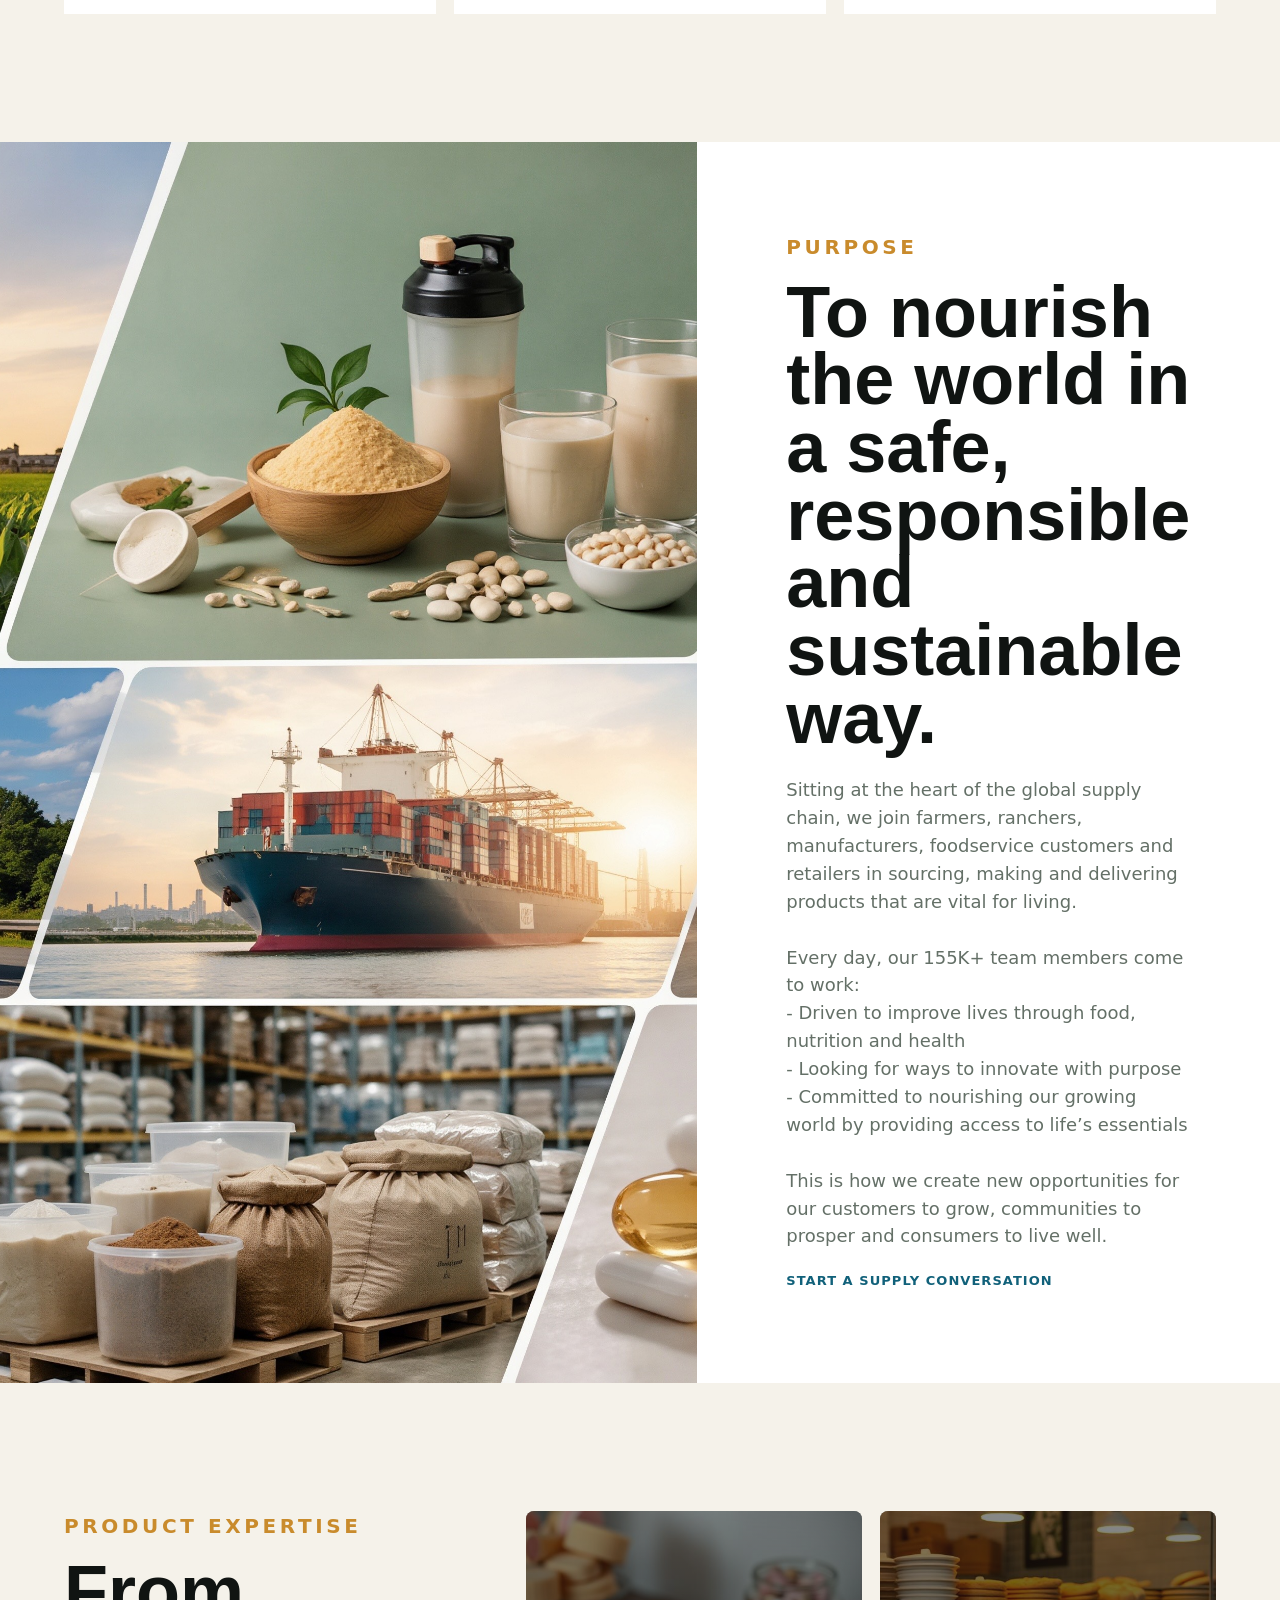
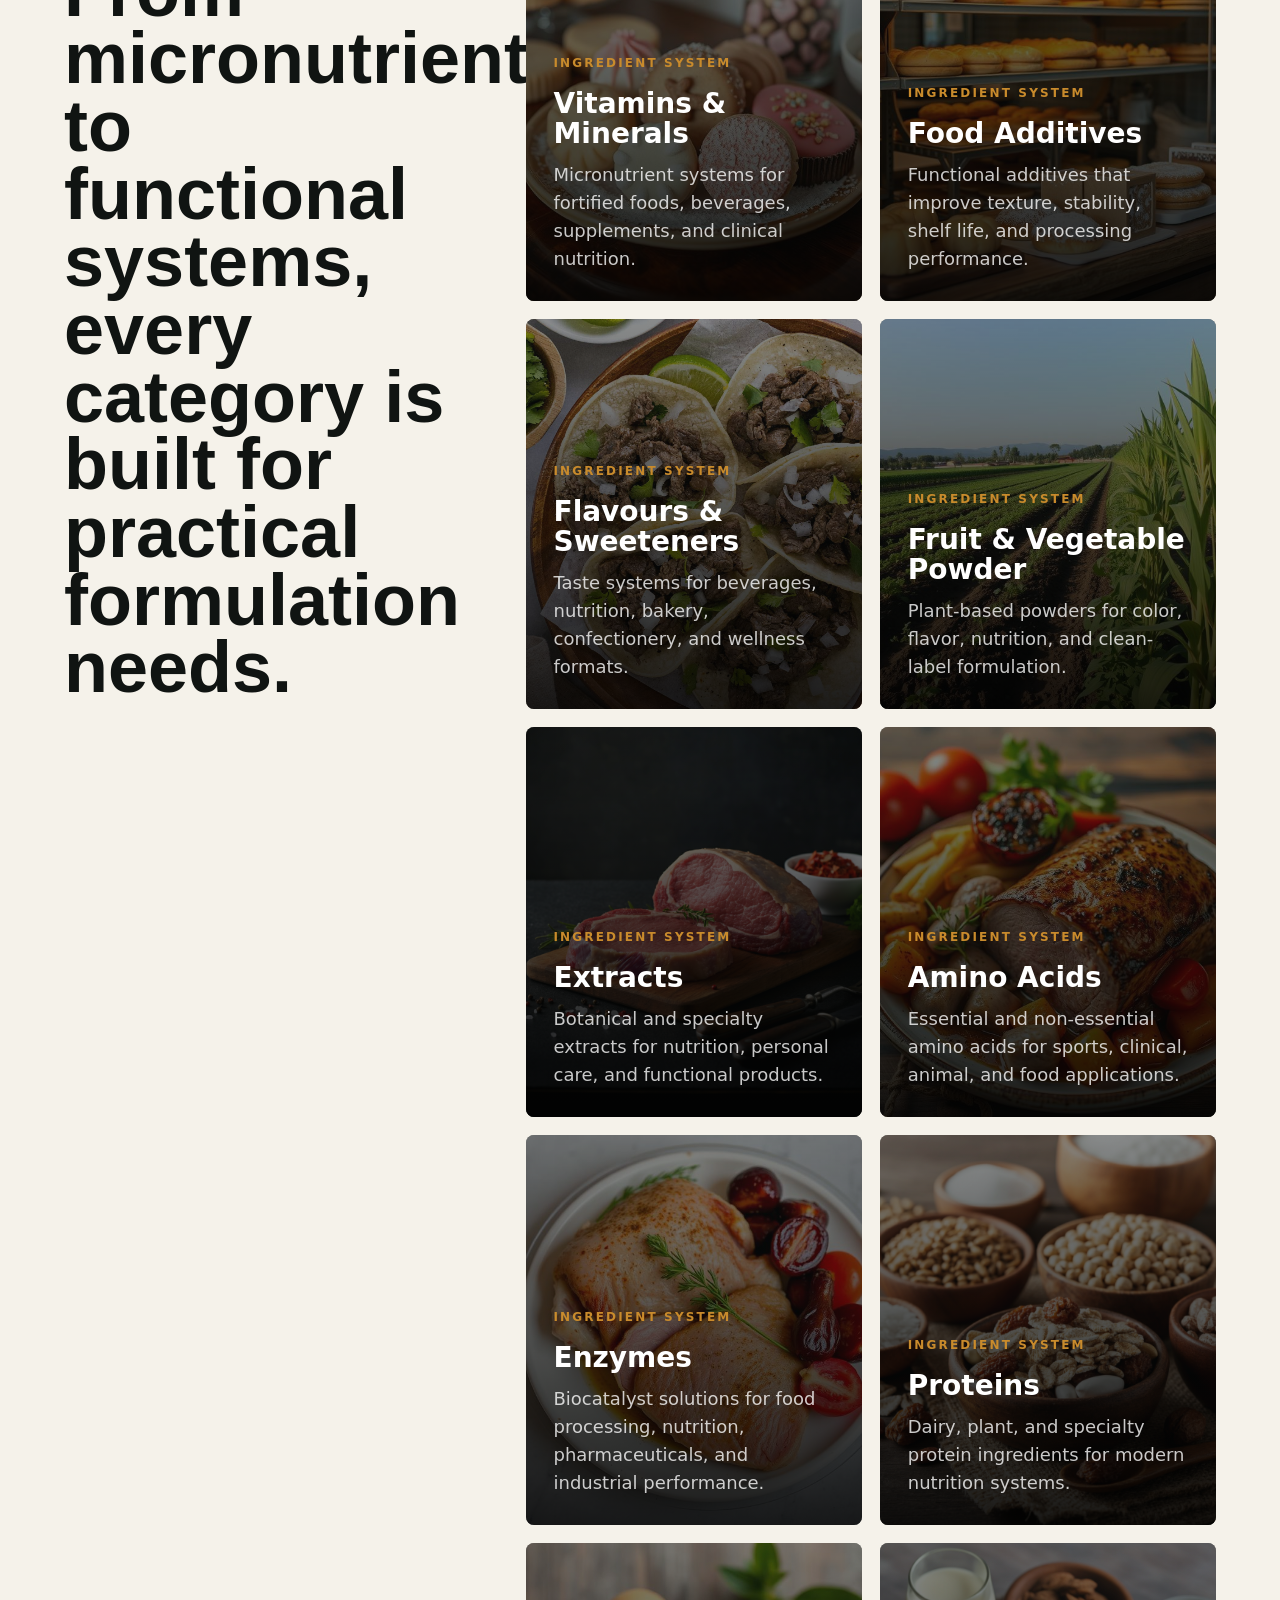
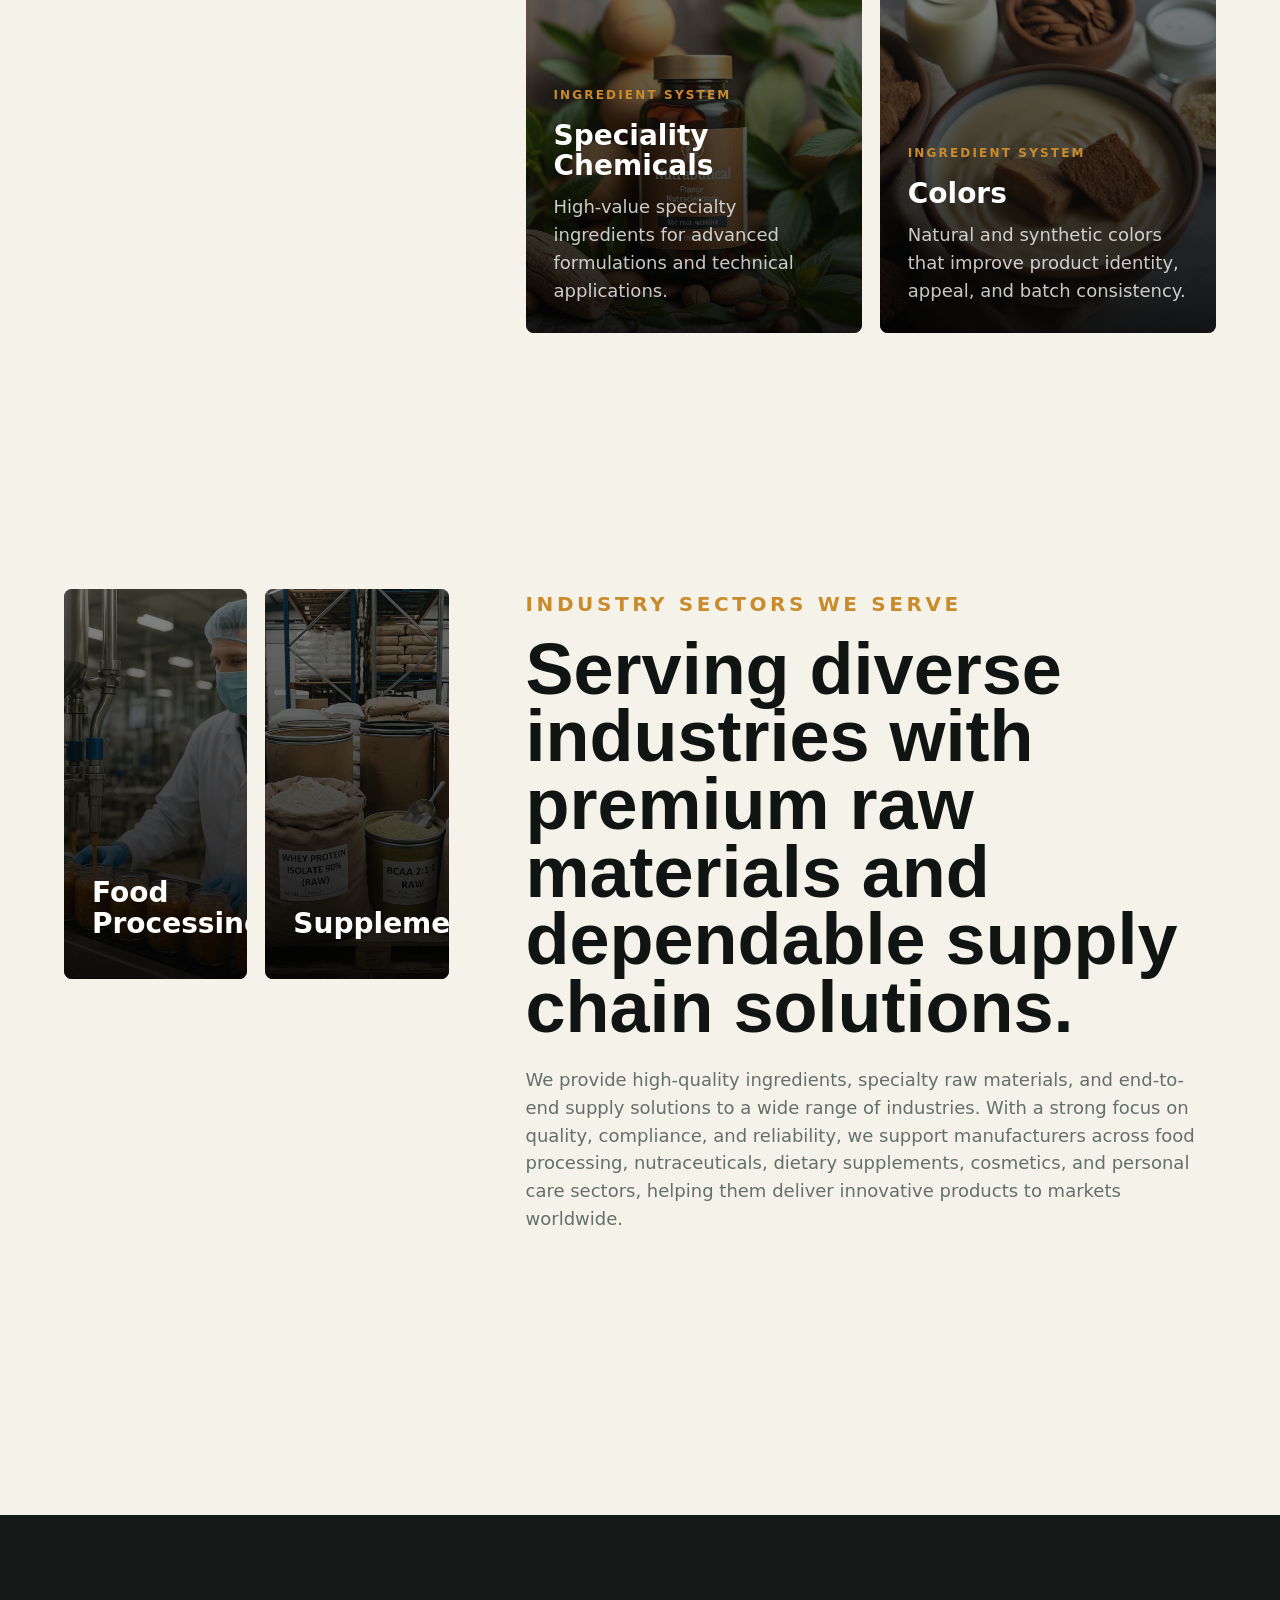
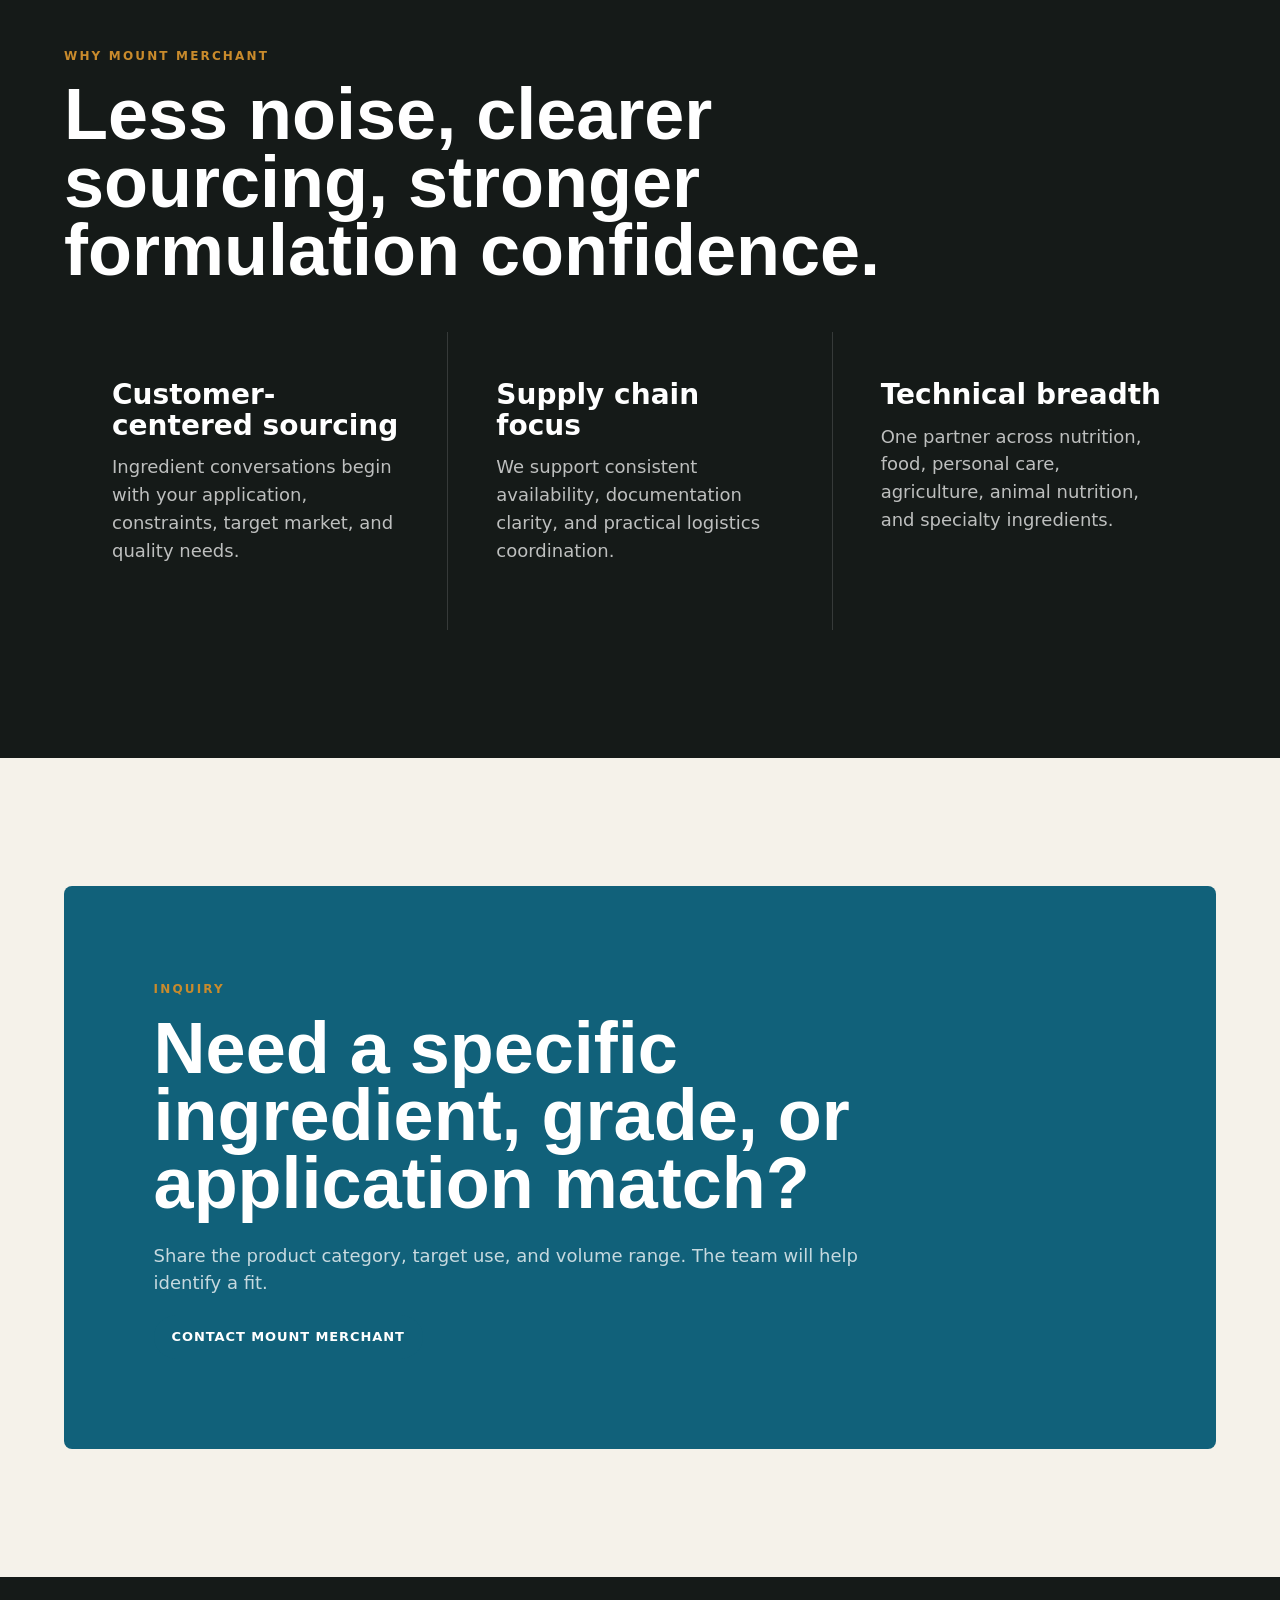
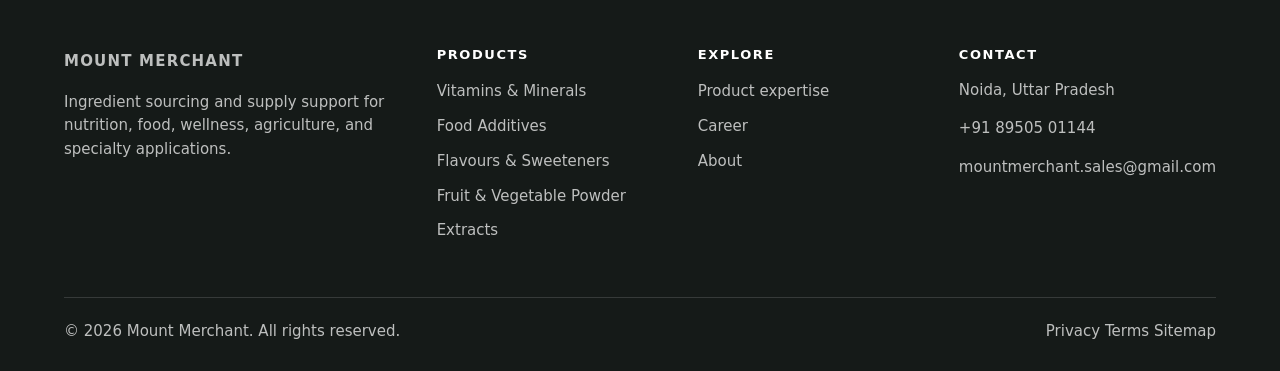
==== commit e384f7c1: "Fix typo in consulting services description" ====
--- a/index.html
+++ b/index.html
@@ -40,7 +40,7 @@
   <div class="hero-copy reveal"><span class="eyebrow">Mount Merchant</span><h1>Specialty ingredients for products that need to perform.</h1><p>We connect food, nutrition, pharmaceutical, personal care, agriculture, and industrial teams with dependable raw materials and formulation support.</p><div class="hero-actions"><a class="btn primary" href="products.html">Explore products</a><a class="btn ghost" href="contact.html">Talk to sourcing</a></div></div>
 </section>
 <section class="proof-strip" aria-label="Mount Merchant strengths"><div><strong>10+</strong><span>Product families</span></div><div><strong>B2B</strong>
-  <span>Ingredient sourcing, Manufacturing and Supply Chain Consultancy Services</span></div><div><strong>Multi-sector</strong><span>Food, nutrition, pharma, care</span></div></section>
+  <span>Ingredient sourcing, Manufacturing and Supply Chain Consulting Services</span></div><div><strong>Multi-sector</strong><span>Food, nutrition, pharma, care</span></div></section>
 <section class="editorial-section"><div class="section-heading reveal"><span class="eyebrow" style="font-size: 20px;">OUR SEGMENTS</span><h2>Built around the categories your customers already care about.</h2></div><div class="story-grid"><article class="story-card reveal"><img src="Unknown-3.jpg" alt="Pharmaceutical" loading="lazy"><div><span class="eyebrow">Sector</span><h3>Pharmaceutical</h3><p>Specialized excipients, actives, coating agents, stabilizers, and fortification blends for safe, consistent formulations.</p></div></article>
 <article class="story-card reveal"><img src="Unknown-7.jpg" alt="Nutraceuticals" loading="lazy"><div><span class="eyebrow">Sector</span><h3>Nutraceuticals</h3><p>Premium vitamins, minerals, amino acids, enzymes, proteins, extracts, and specialty actives for wellness brands.</p></div></article>
 <article class="story-card reveal"><img src="Unknown.jpg" alt="Animal Nutrition" loading="lazy"><div><span class="eyebrow">Sector</span><h3>Animal Nutrition</h3><p>Feed-grade additives, premixes, probiotics, enzymes, and amino acids for poultry, cattle, aquaculture, and pets.</p></div></article>
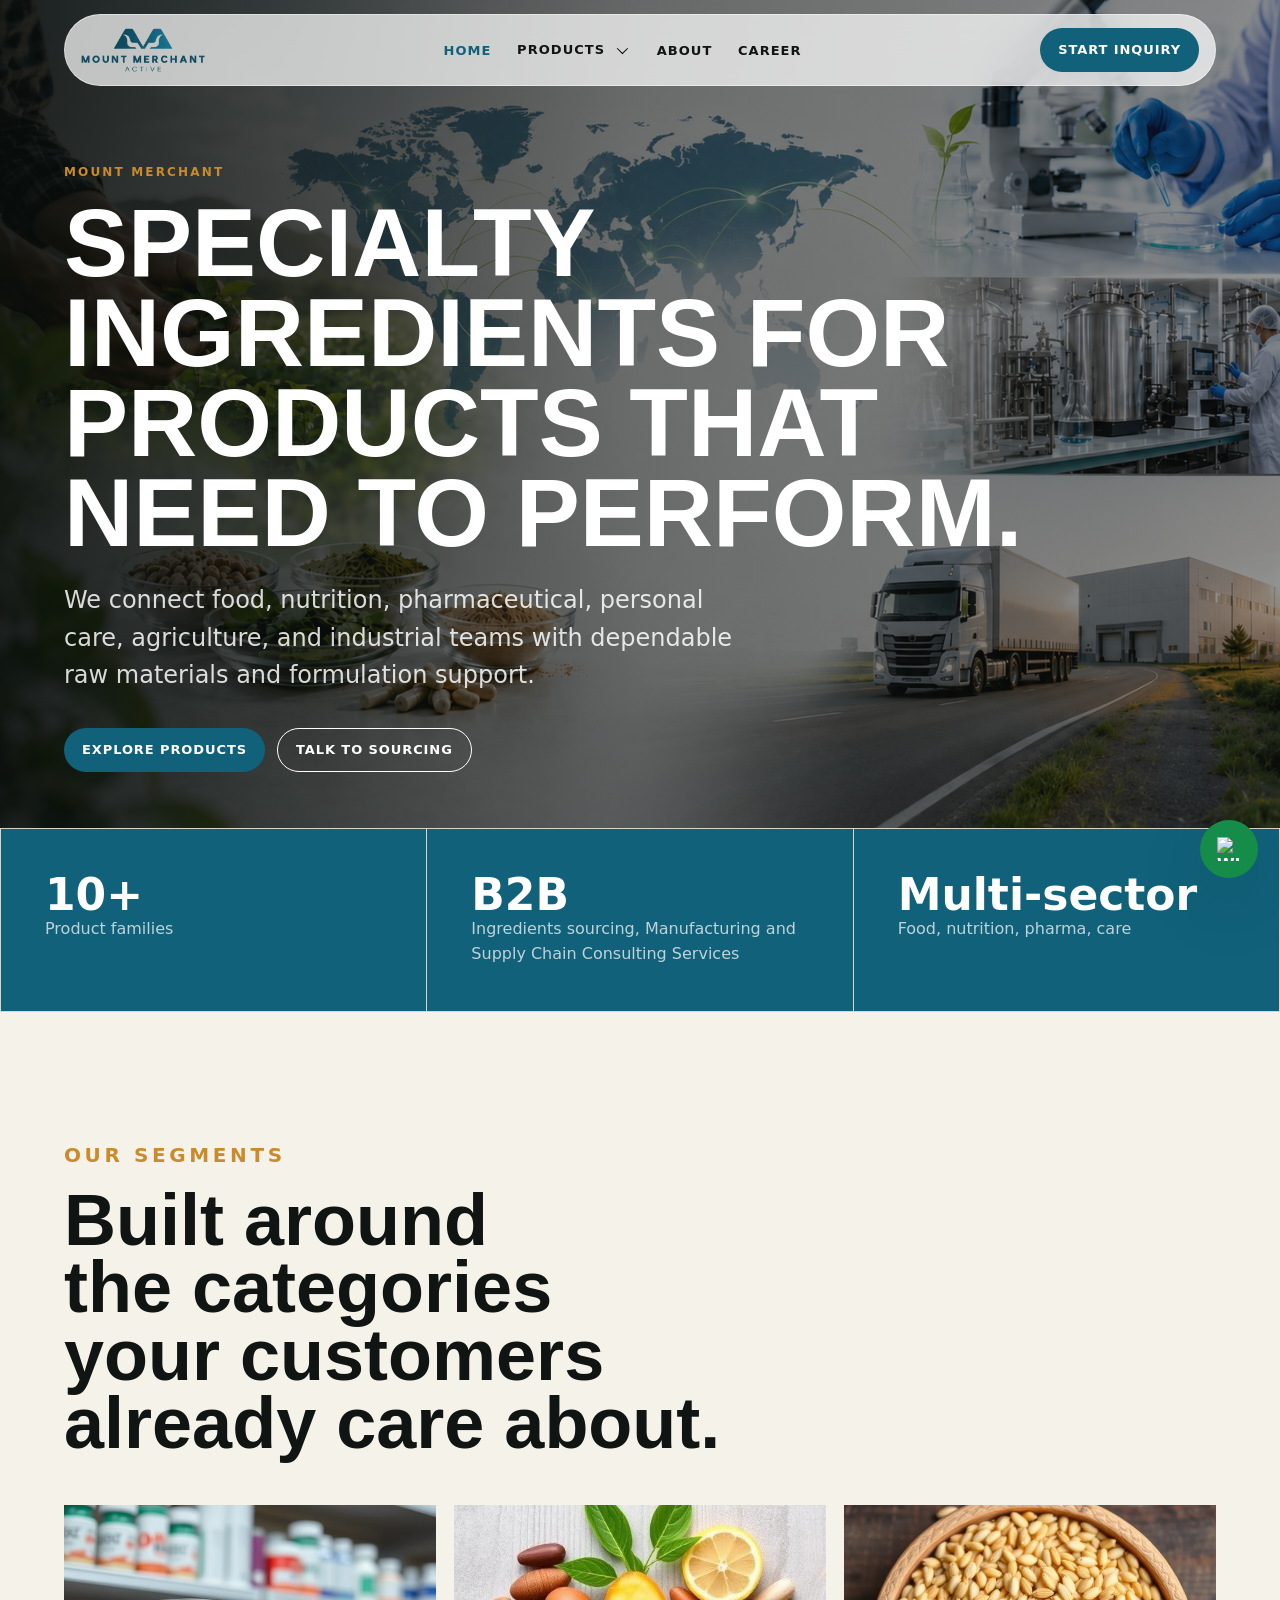
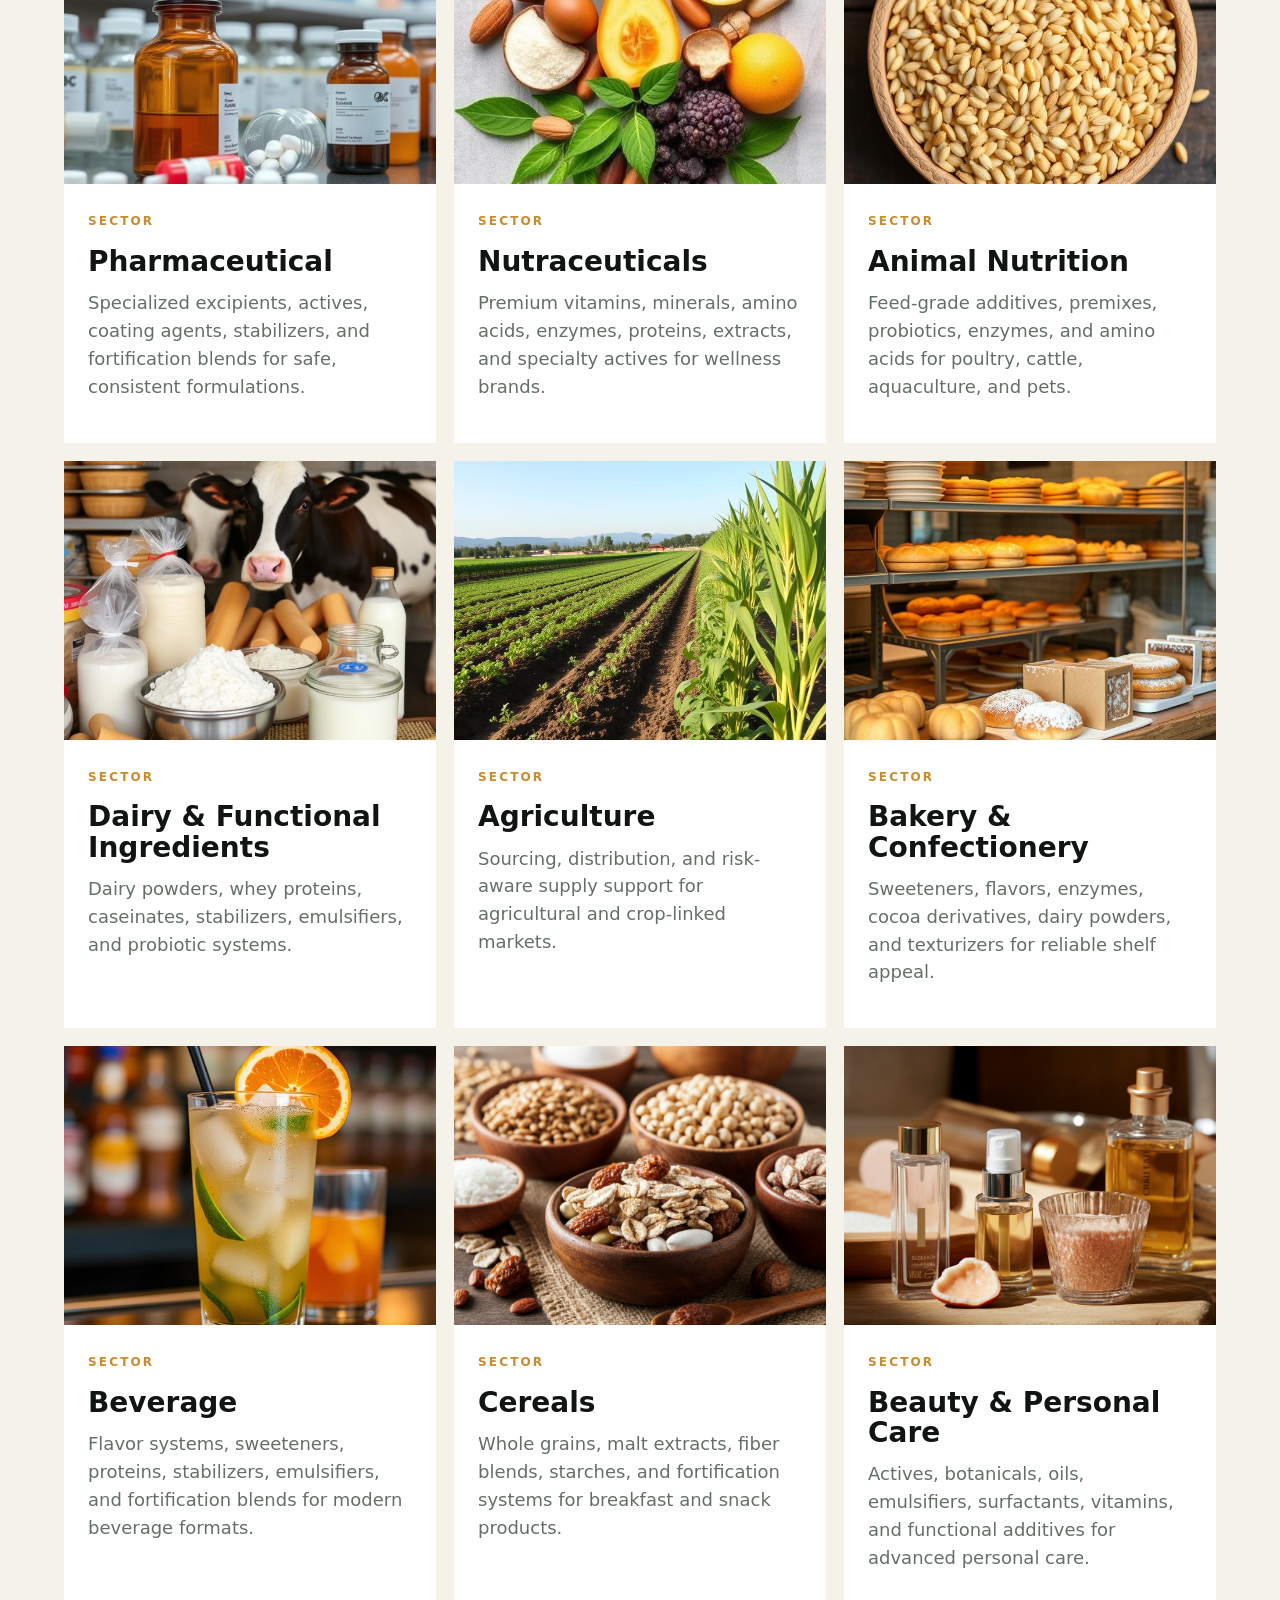
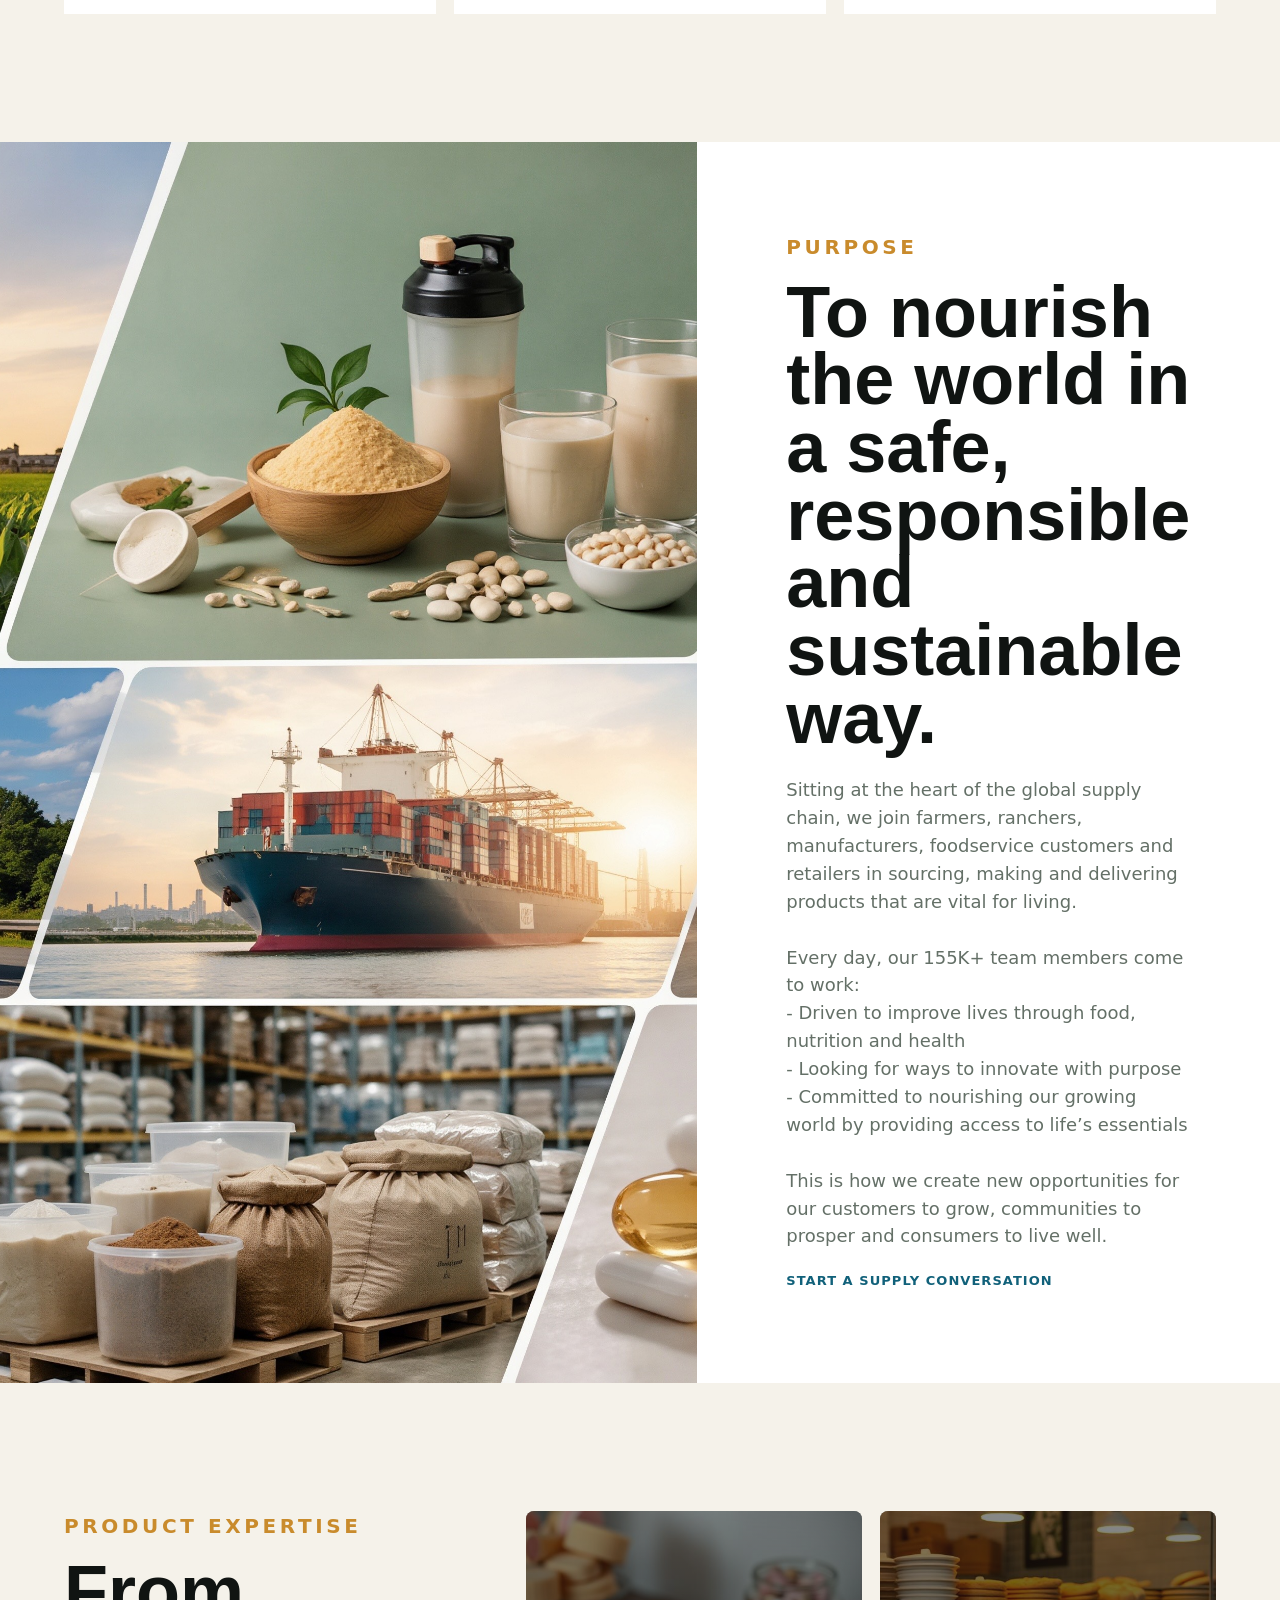
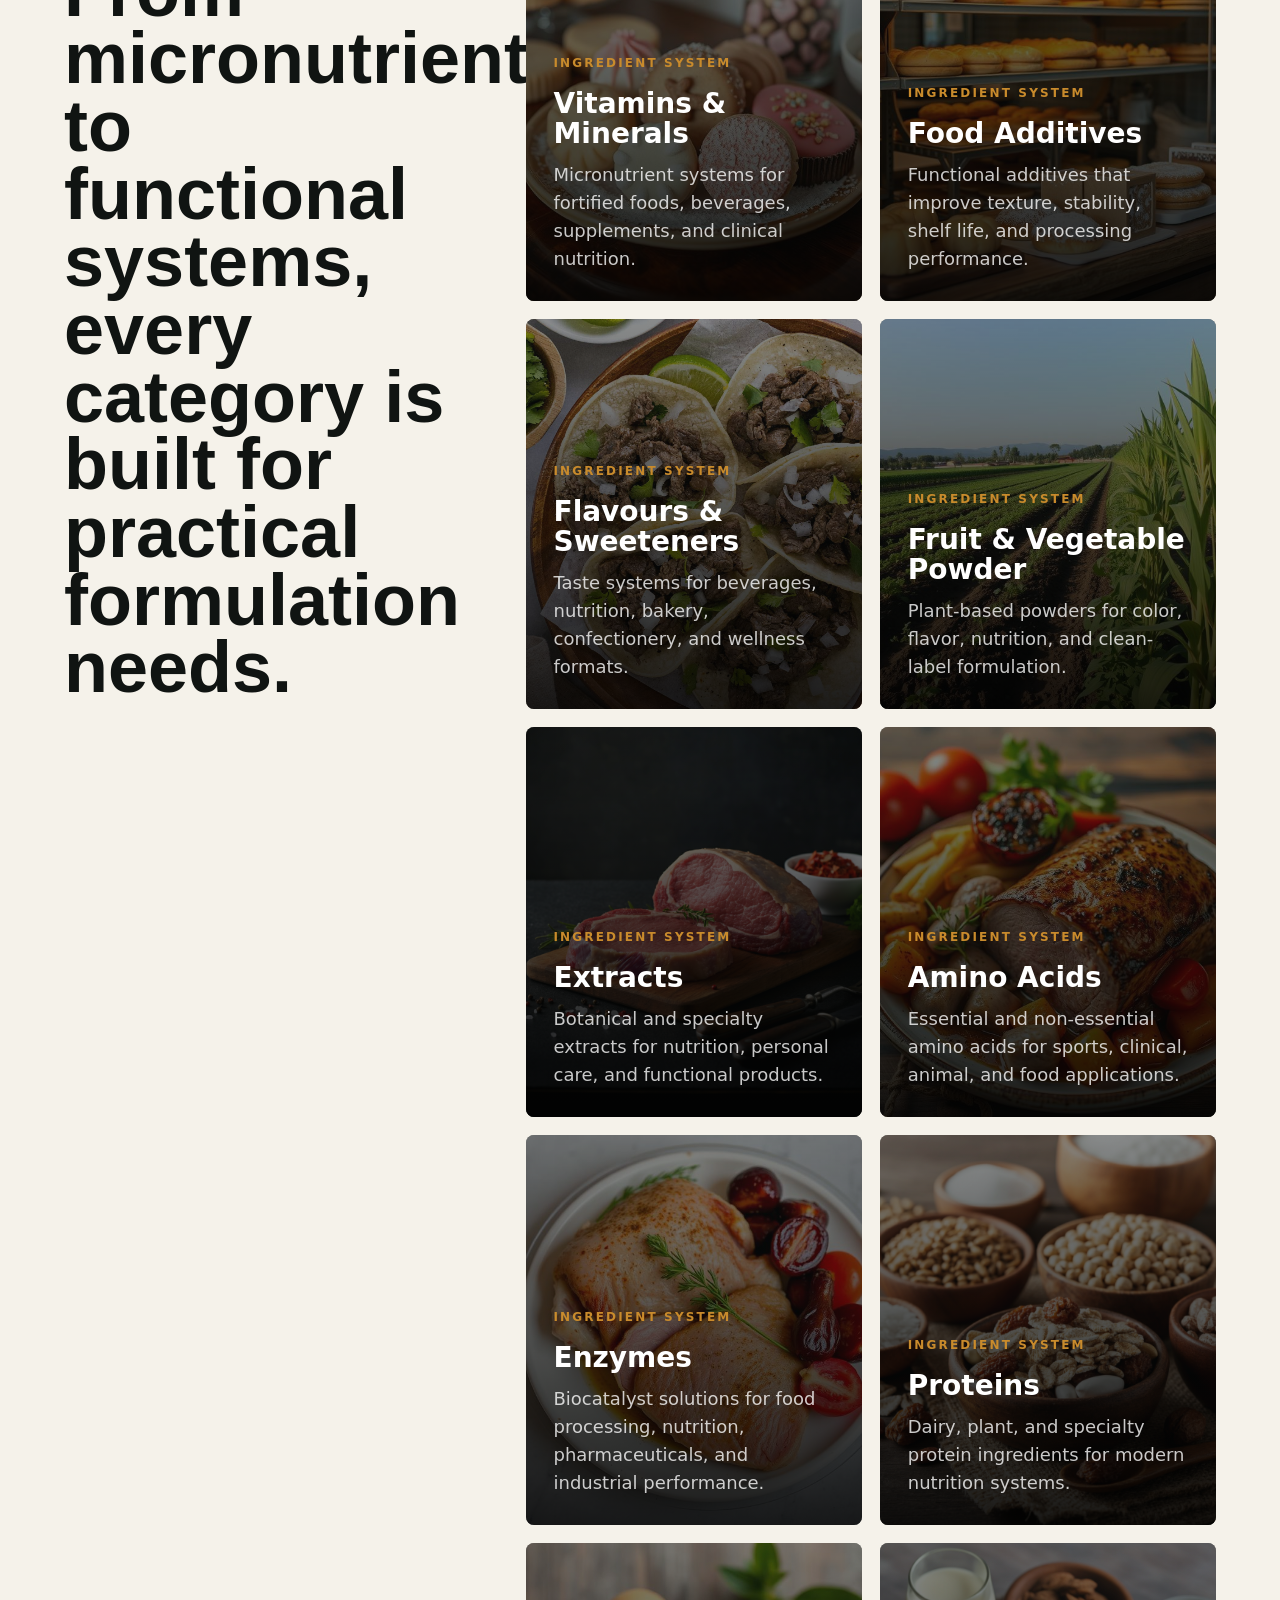
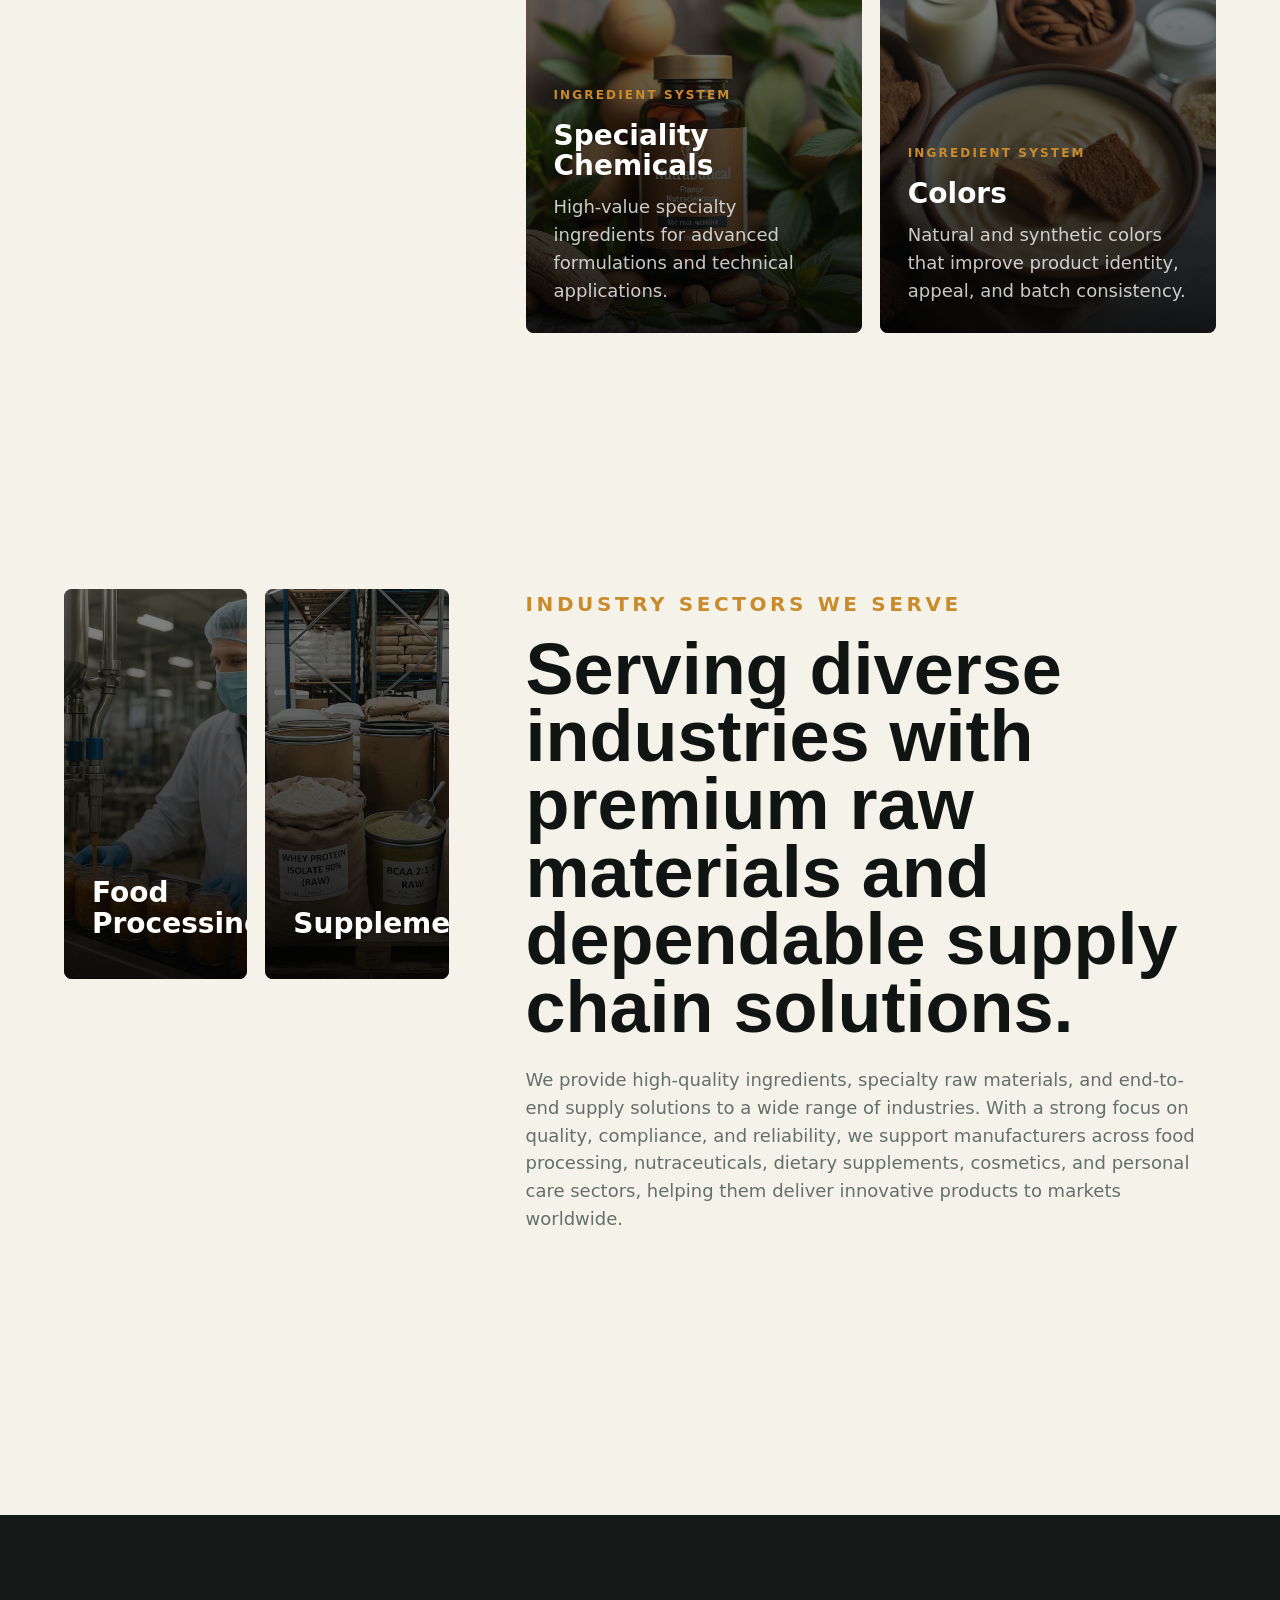
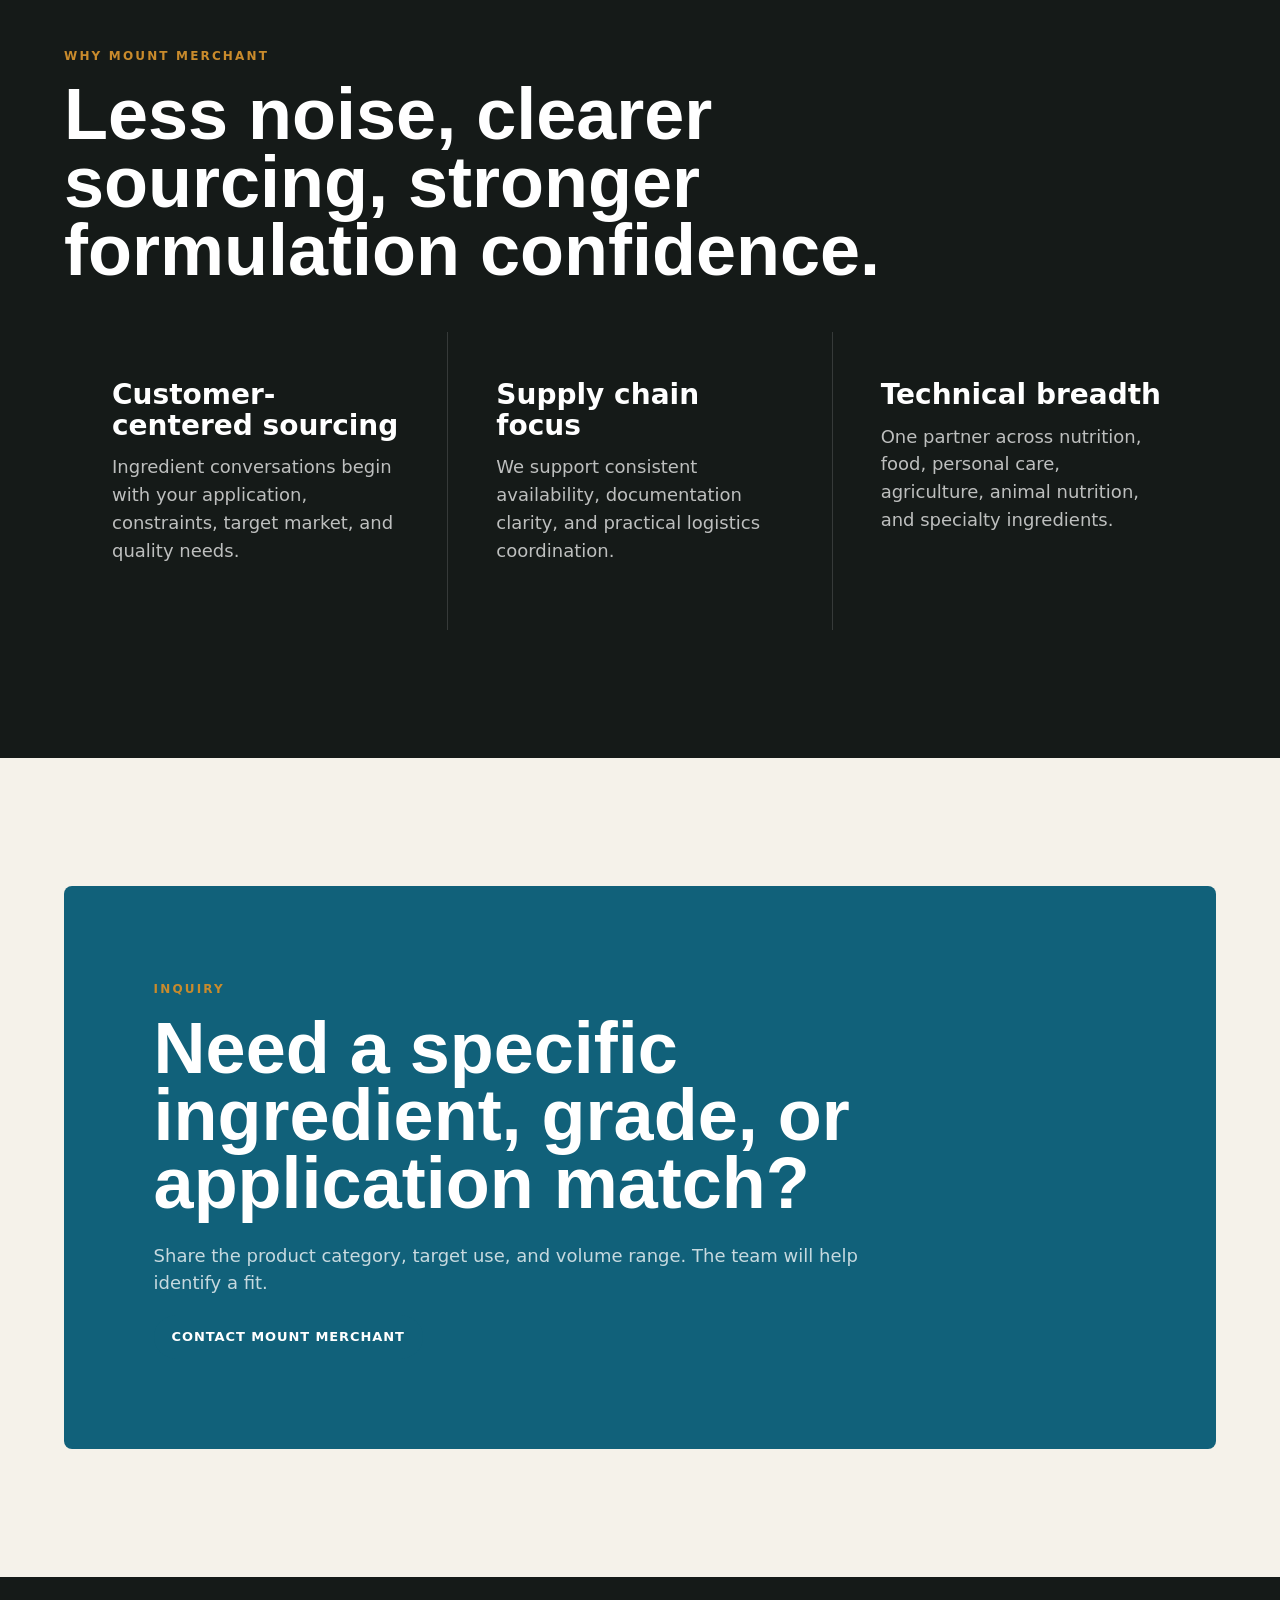
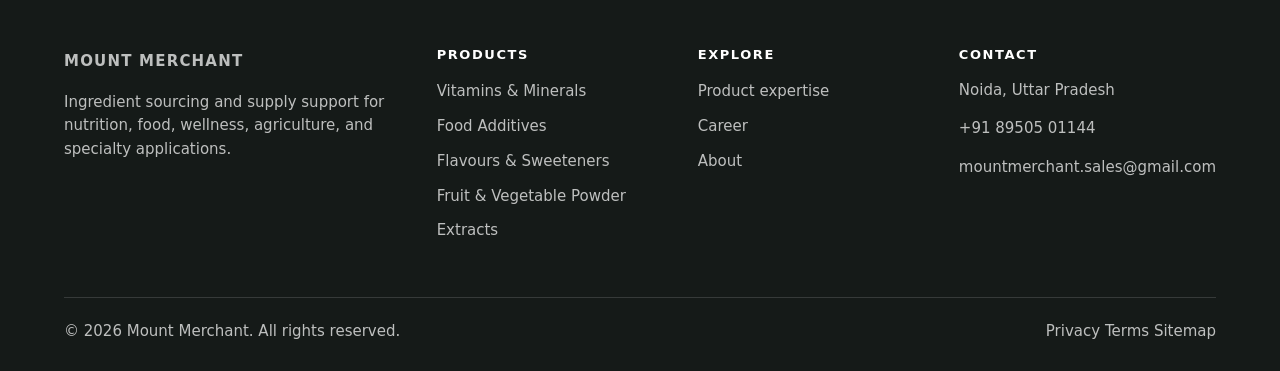
==== commit 0f2dc455: "Fix typo in ingredient sourcing description" ====
--- a/index.html
+++ b/index.html
@@ -40,7 +40,7 @@
   <div class="hero-copy reveal"><span class="eyebrow">Mount Merchant</span><h1>Specialty ingredients for products that need to perform.</h1><p>We connect food, nutrition, pharmaceutical, personal care, agriculture, and industrial teams with dependable raw materials and formulation support.</p><div class="hero-actions"><a class="btn primary" href="products.html">Explore products</a><a class="btn ghost" href="contact.html">Talk to sourcing</a></div></div>
 </section>
 <section class="proof-strip" aria-label="Mount Merchant strengths"><div><strong>10+</strong><span>Product families</span></div><div><strong>B2B</strong>
-  <span>Ingredient sourcing, Manufacturing and Supply Chain Consulting Services</span></div><div><strong>Multi-sector</strong><span>Food, nutrition, pharma, care</span></div></section>
+  <span>Ingredients sourcing, Manufacturing and Supply Chain Consulting Services</span></div><div><strong>Multi-sector</strong><span>Food, nutrition, pharma, care</span></div></section>
 <section class="editorial-section"><div class="section-heading reveal"><span class="eyebrow" style="font-size: 20px;">OUR SEGMENTS</span><h2>Built around the categories your customers already care about.</h2></div><div class="story-grid"><article class="story-card reveal"><img src="Unknown-3.jpg" alt="Pharmaceutical" loading="lazy"><div><span class="eyebrow">Sector</span><h3>Pharmaceutical</h3><p>Specialized excipients, actives, coating agents, stabilizers, and fortification blends for safe, consistent formulations.</p></div></article>
 <article class="story-card reveal"><img src="Unknown-7.jpg" alt="Nutraceuticals" loading="lazy"><div><span class="eyebrow">Sector</span><h3>Nutraceuticals</h3><p>Premium vitamins, minerals, amino acids, enzymes, proteins, extracts, and specialty actives for wellness brands.</p></div></article>
 <article class="story-card reveal"><img src="Unknown.jpg" alt="Animal Nutrition" loading="lazy"><div><span class="eyebrow">Sector</span><h3>Animal Nutrition</h3><p>Feed-grade additives, premixes, probiotics, enzymes, and amino acids for poultry, cattle, aquaculture, and pets.</p></div></article>
